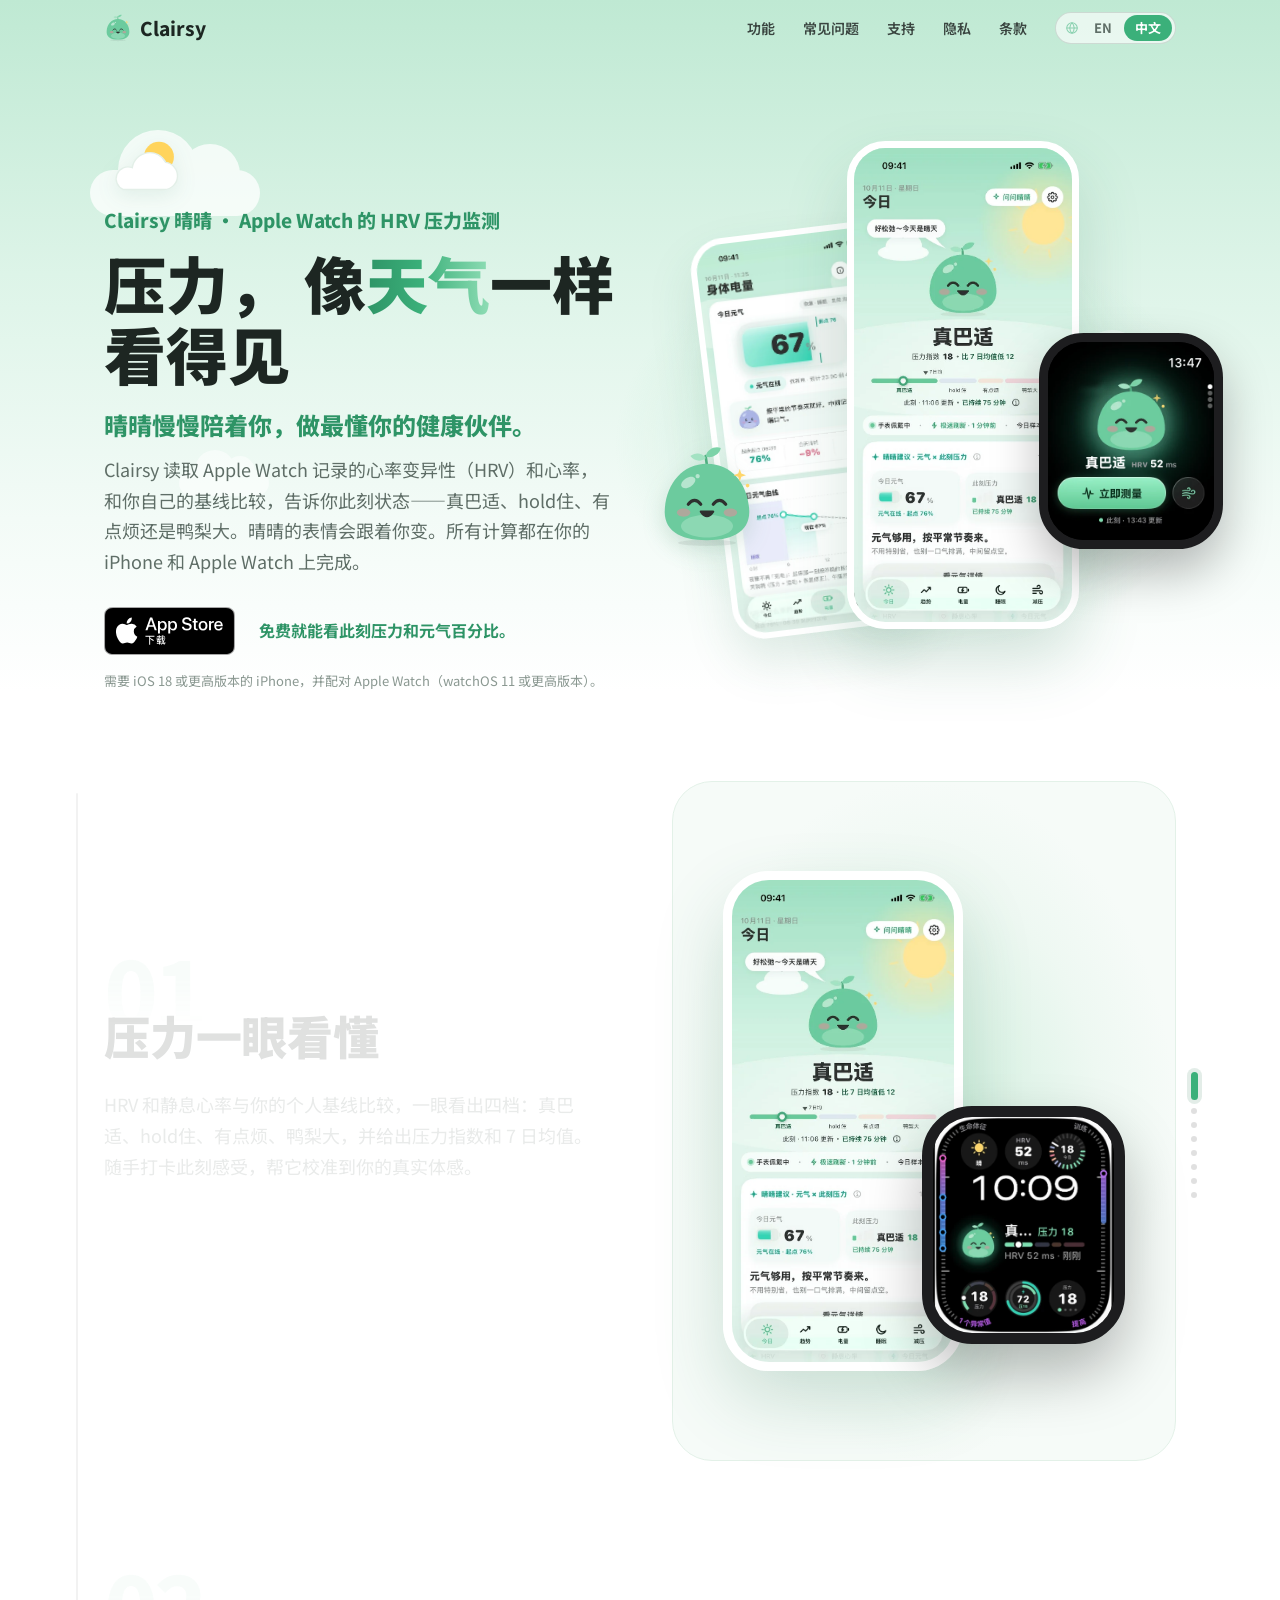
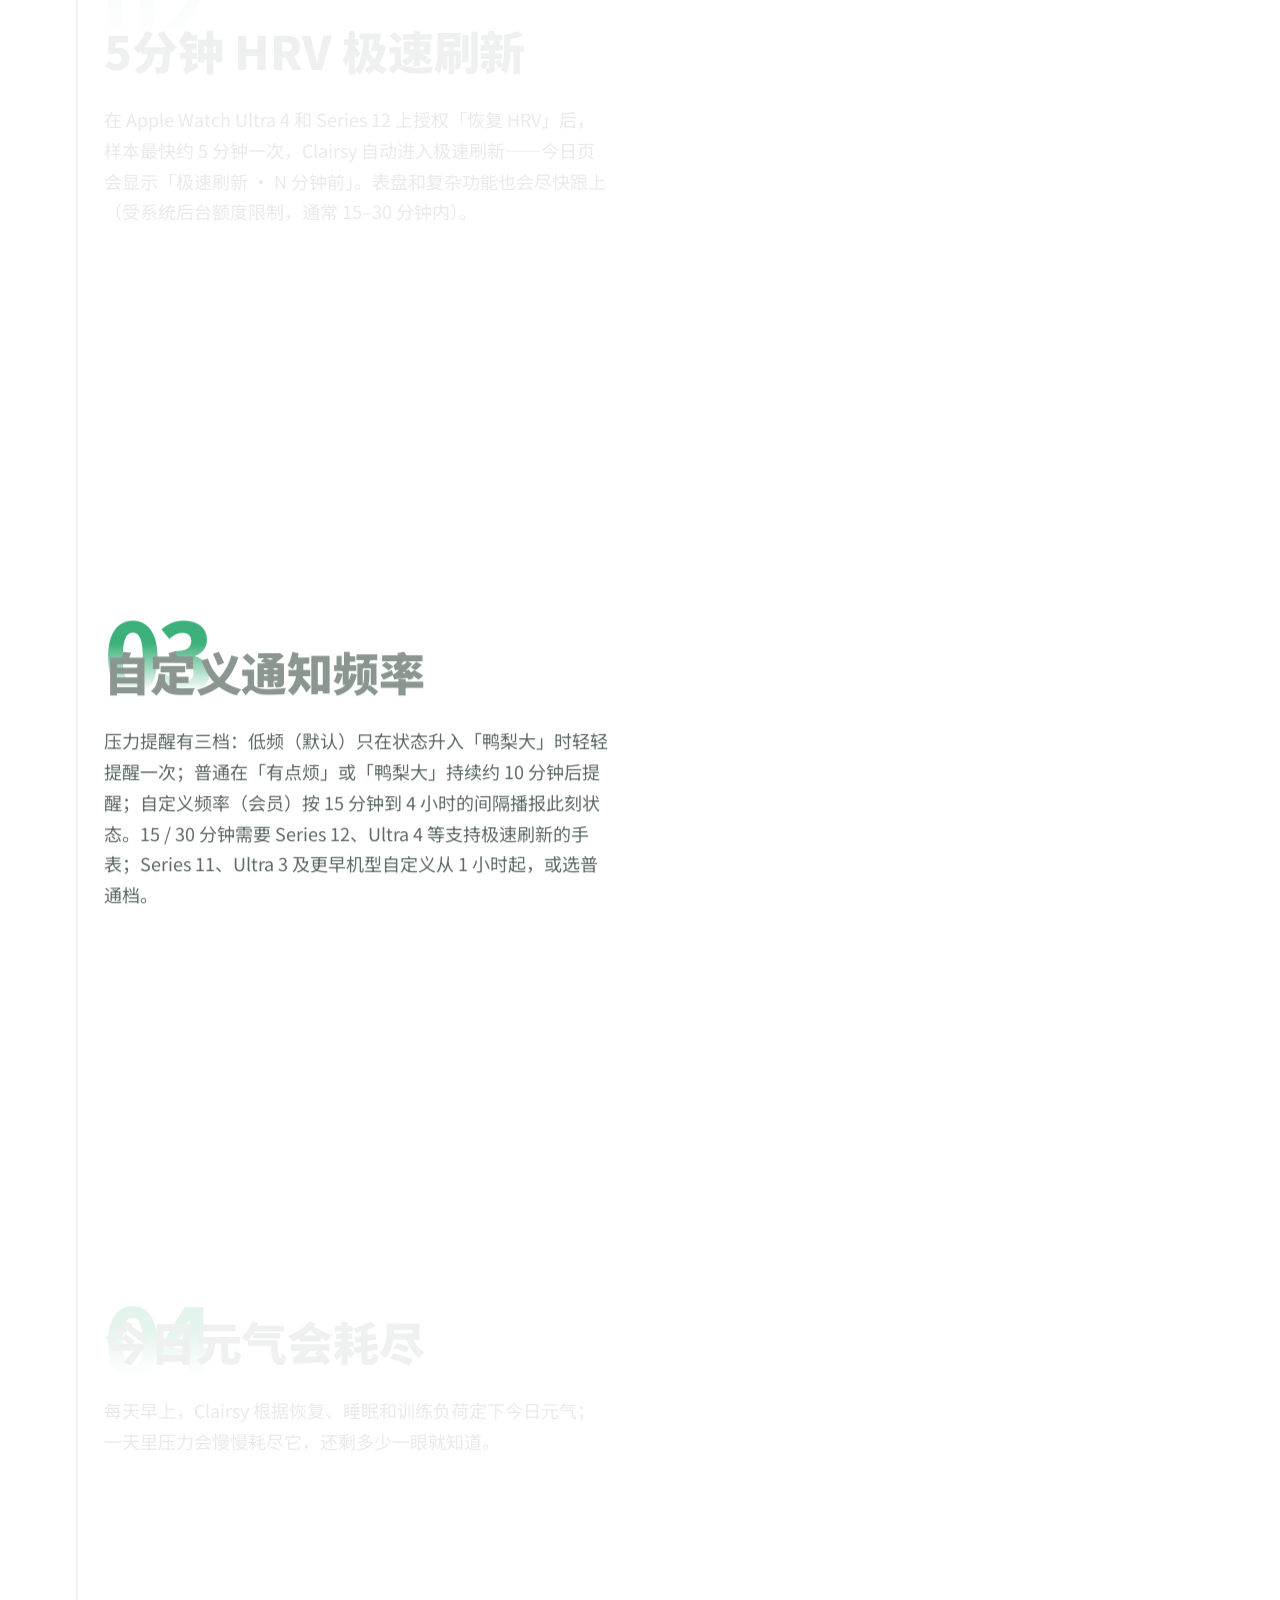
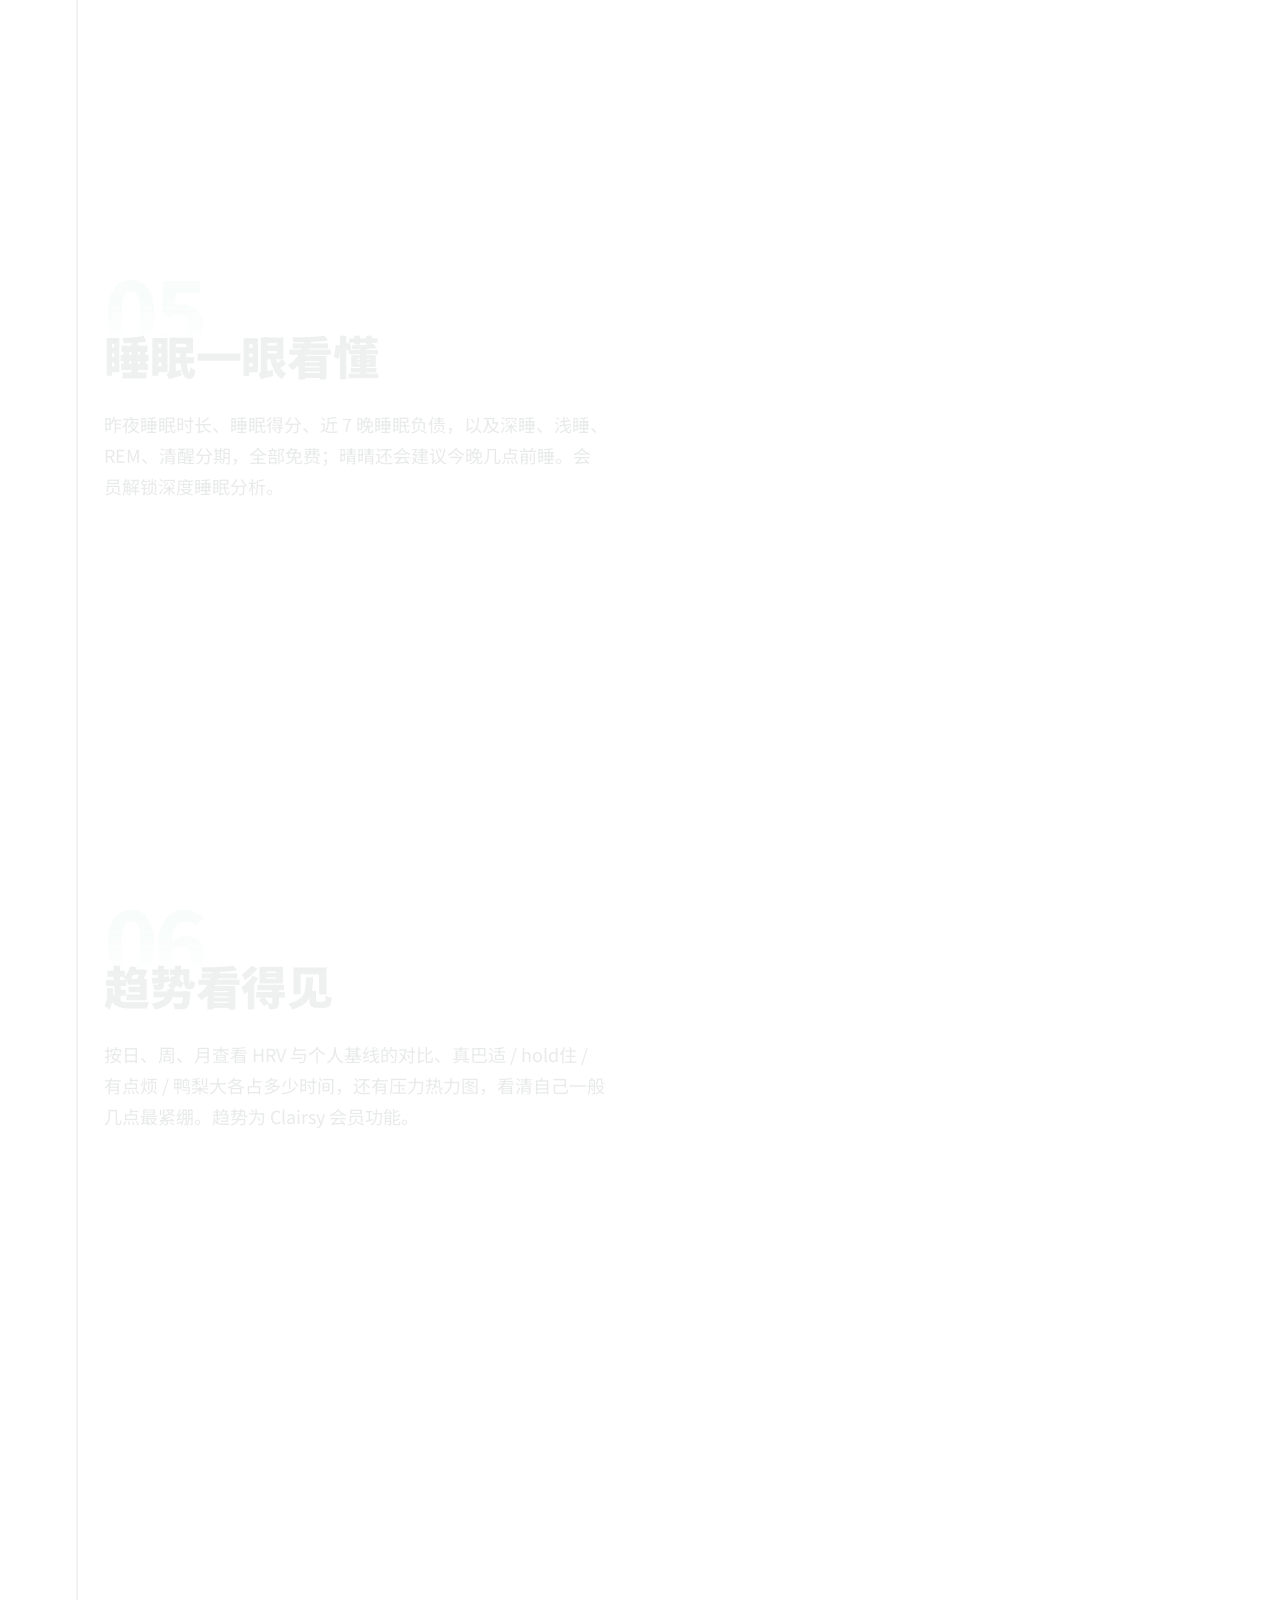
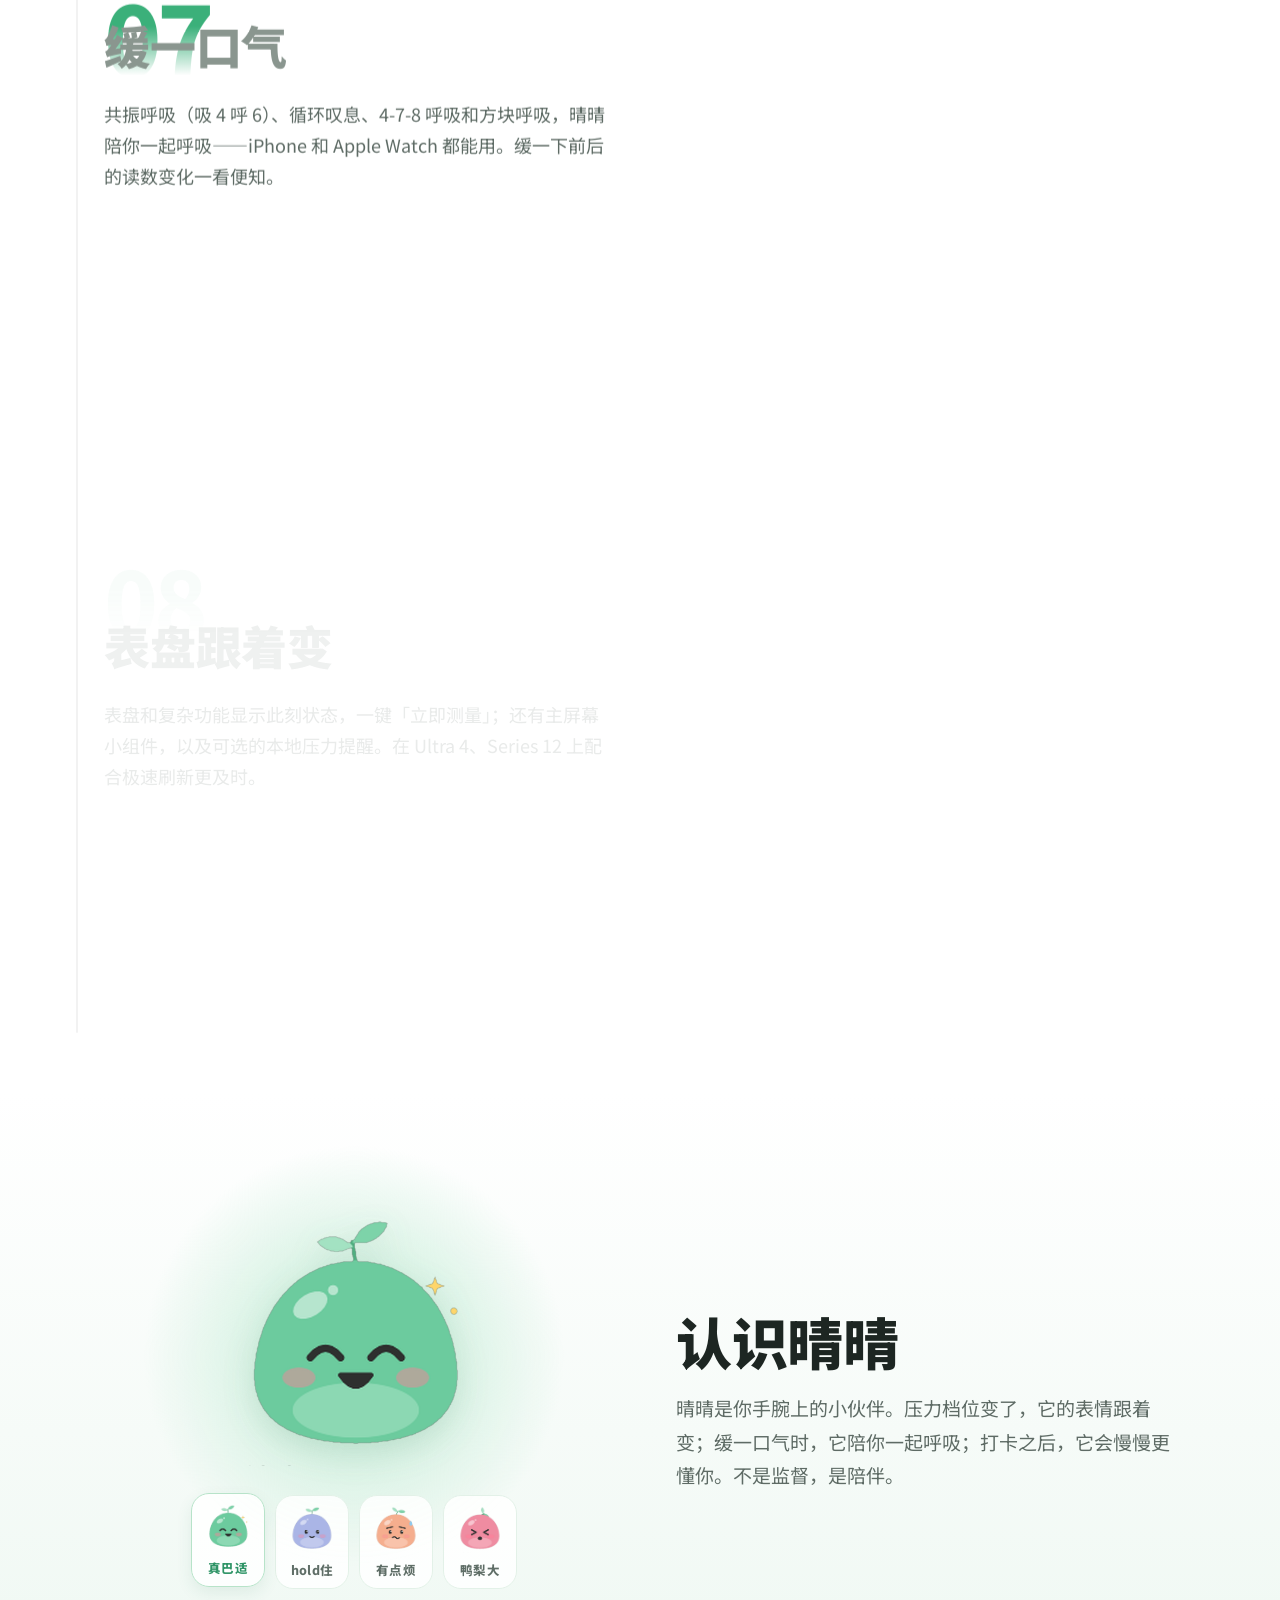
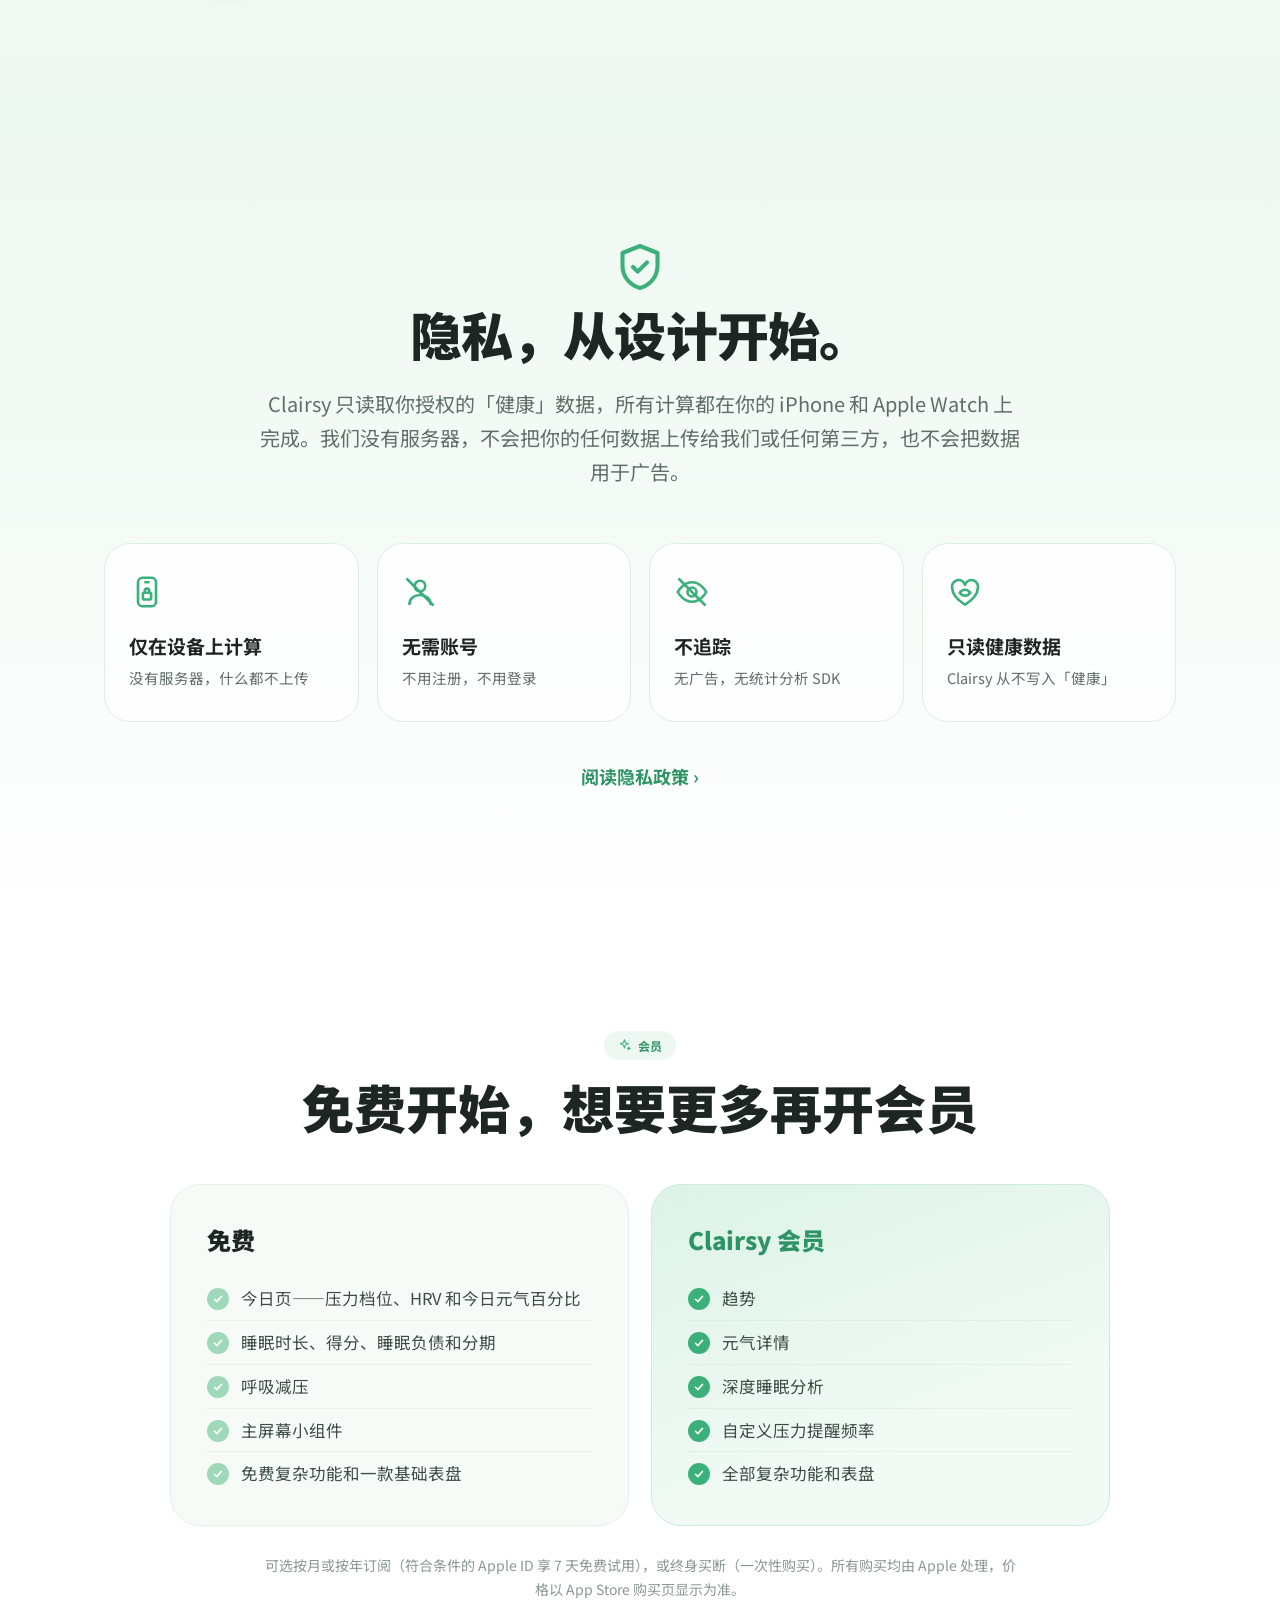
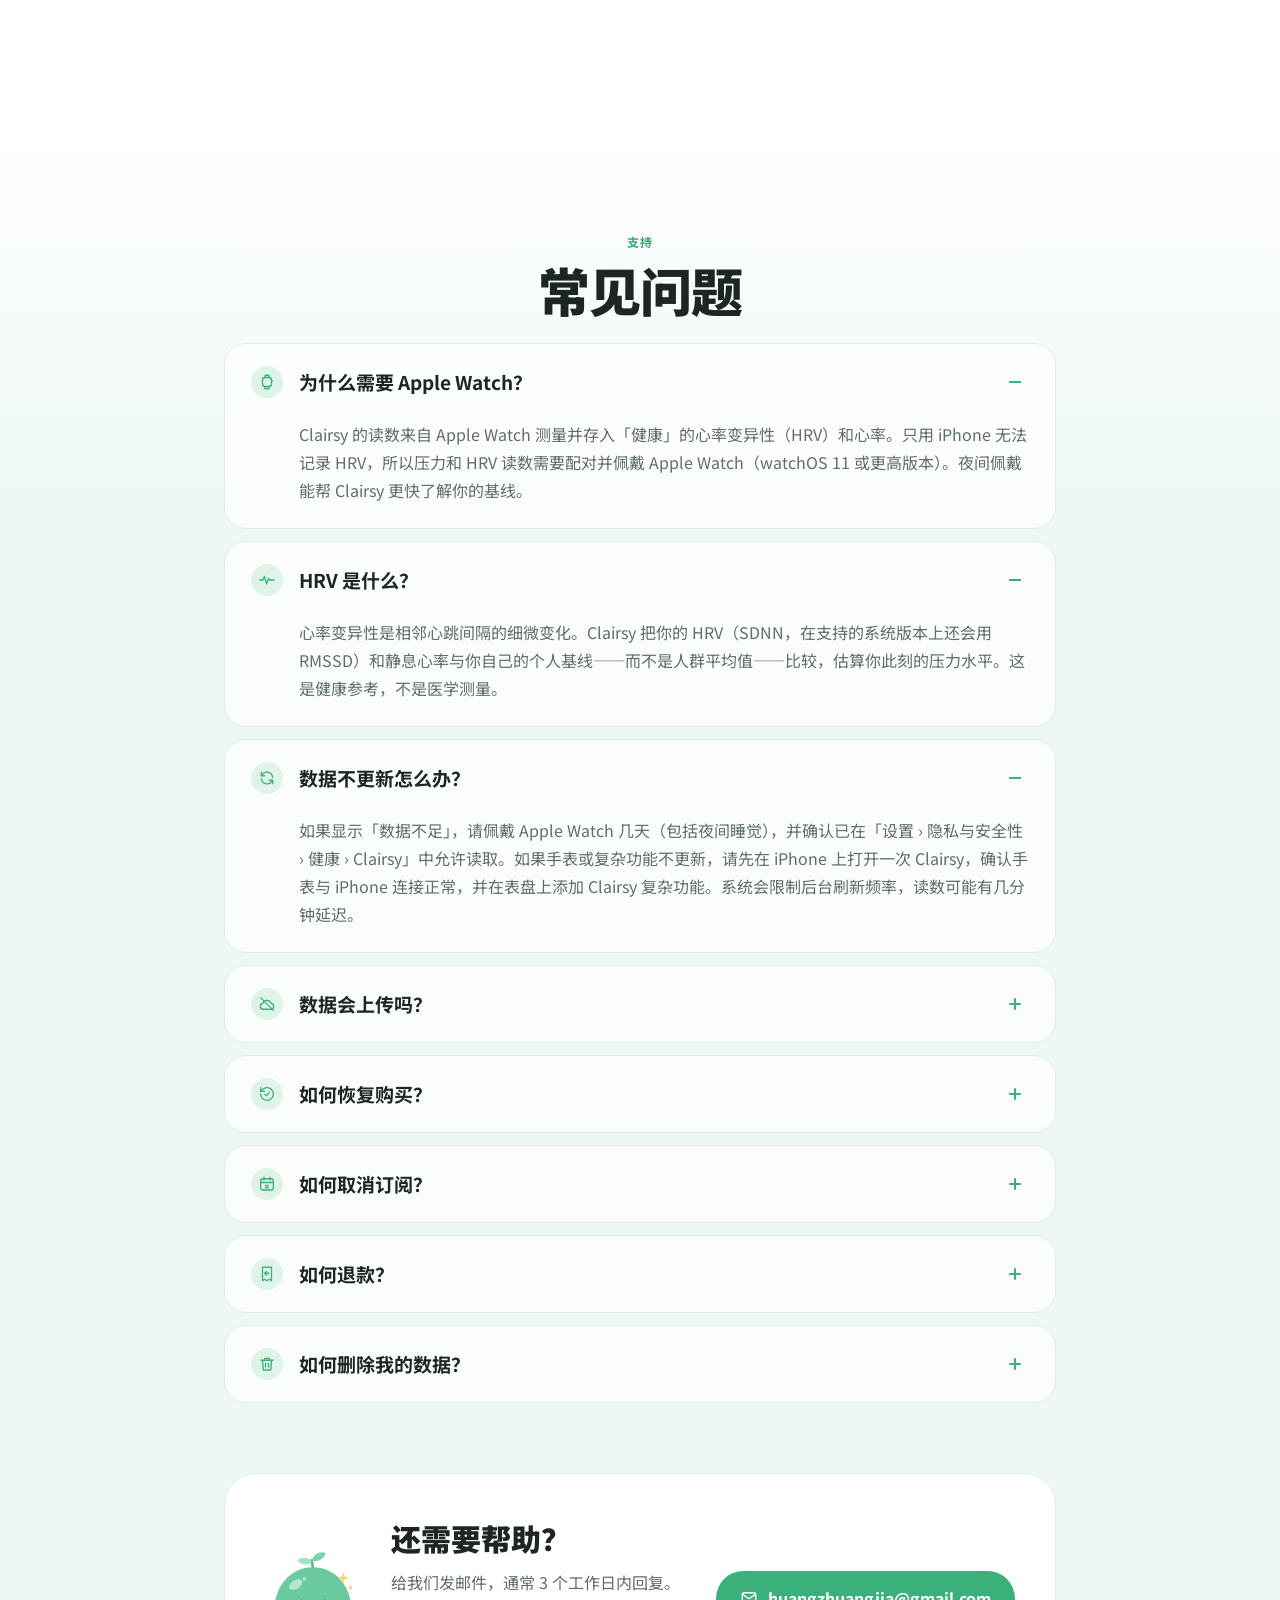
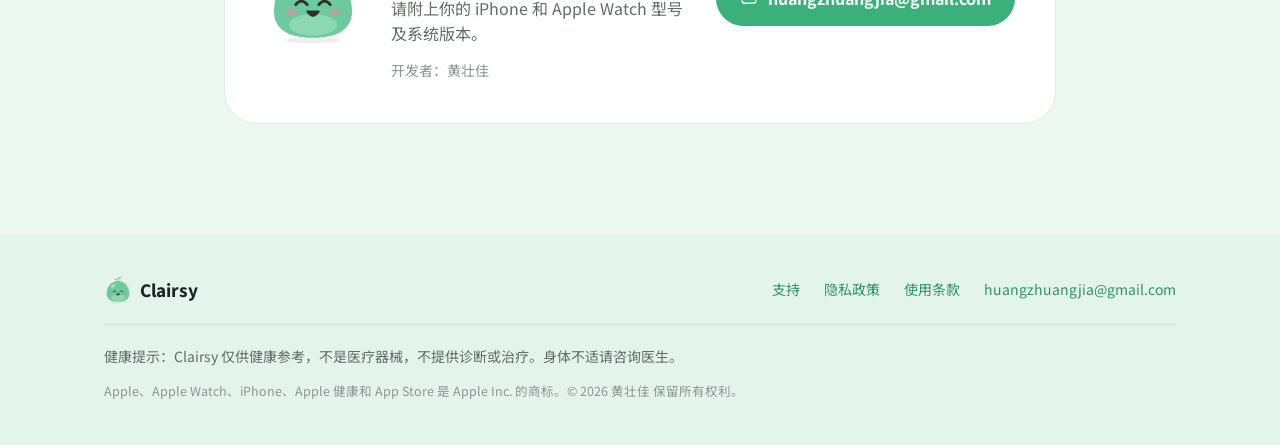
==== zh/index.html @ 27b03b39 "Features dual-device: step 01 → Ultra Status Gauge face preset, step 03 → real Clairsy custom stress" ====
<!doctype html><html lang="zh-Hans"><head><meta charset="utf-8"><meta name="viewport" content="width=device-width,initial-scale=1">
<title>Clairsy 晴晴 — Apple Watch 的 HRV 压力监测</title><meta name="description" content="读你的 Apple Watch，只和你自己比。压力与今日元气，表盘跟着刷新。">
<link rel="alternate" hreflang="en" href="../en/"><link rel="alternate" hreflang="zh-Hans" href="../zh/">
<link rel="icon" href="../assets/qingqing.svg?v=ae6b4a3a9c"><link rel="preconnect" href="https://fonts.googleapis.com"><link rel="preconnect" href="https://fonts.gstatic.com" crossorigin>
<link href="https://fonts.googleapis.com/css2?family=Nunito:wght@400;500;600;700;800;900&family=Noto+Sans+SC:wght@400;500;700;900&display=swap" rel="stylesheet">
<link rel="stylesheet" href="../assets/site.css?v=cbce4fdb87"></head><body class="home">
<header class="top"><div class="nav wrap"><a class="logo" href="./"><img src="../assets/qingqing.svg?v=ae6b4a3a9c" alt="晴晴" width="36" height="36"><span>Clairsy</span></a>
<nav id="menu"><a href="./#features">功能</a><a href="./#faq">常见问题</a><a href="./#support">支持</a><a href="../zh/privacy/">隐私</a><a href="../zh/terms/">条款</a></nav>
<span class="lang"><img src="../assets/icons/globe.svg?v=bece35a685" alt="" aria-hidden="true"><a href="../en/" data-lang="en" class="" lang="en">EN</a><a href="../zh/" data-lang="zh" class="on" lang="zh-Hans">中文</a></span>
<button class="burger" aria-label="菜单" aria-controls="menu" aria-expanded="false"><span></span><span></span><span></span></button></div></header><main>
<section class="hero"><div class="cloud c1"></div><div class="cloud c2"></div><div class="cloud c3"></div><div class="wrap hgrid"><div class="hin">
<svg class="wx ld" style="--d:0" viewBox="0 0 64 44" aria-hidden="true"><circle cx="40" cy="16" r="11" fill="#FFD45C"/><path d="M14 40h30a10 10 0 0 0 1-19.9A13 13 0 0 0 20.5 24 8 8 0 0 0 14 40z" fill="#fff" stroke="#E3EFE8"/></svg>
<p class="eyebrow ld" style="--d:0">Clairsy 晴晴 · Apple Watch 的 HRV 压力监测</p><h1 class="ld" style="--d:1">压力， 像<em>天气</em>一样看得见</h1><p class="comp ld" style="--d:2">晴晴慢慢陪着你，做最懂你的健康伙伴。</p><p class="lead ld" style="--d:3">Clairsy 读取 Apple Watch 记录的心率变异性（HRV）和心率，和你自己的基线比较，告诉你此刻状态——真巴适、hold住、有点烦还是鸭梨大。晴晴的表情会跟着你变。所有计算都在你的 iPhone 和 Apple Watch 上完成。</p>
<div class="cta ld" style="--d:4"><a class="appstore" href="https://apps.apple.com/"><img src="../assets/badge-zh-cn.svg?v=65191b2d11" alt="在 App Store 下载" height="48"></a><span class="free">免费就能看此刻压力和元气百分比。</span></div>
<p class="req ld" style="--d:5">需要 iOS 18 或更高版本的 iPhone，并配对 Apple Watch（watchOS 11 或更高版本）。</p></div>
<div class="hvis"><div class="stage ld" style="--d:5"><div class="glow"></div>
<div class="dev p1" data-px="-0.06"><img src="../assets/vigor.webp?v=dfa2228dbb" alt="" width="603" height="1311"></div>
<div class="dev p2" data-px="0"><img src="../assets/today-zh.webp?v=3d693c9e05" alt="Clairsy Today" width="603" height="1311"></div>
<div class="dev wt" data-px="0.08"><img src="../assets/watch.webp?v=ed6af9df60" alt="Clairsy on Apple Watch" width="416" height="496"></div>
<img class="mas" src="../assets/qingqing.svg?v=ae6b4a3a9c" alt="" width="135" height="135"></div></div></div></section>
<section id="features" class="feat"><div class="wrap sgrid"><div class="steps"><div class="rail" aria-hidden="true"><i></i></div><div class="step reveal" data-step="0"><div class="stept"><span class="n" aria-hidden="true">01</span><h3>压力一眼看懂</h3></div><p>HRV 和静息心率与你的个人基线比较，一眼看出四档：真巴适、hold住、有点烦、鸭梨大，并给出压力指数和 7 日均值。随手打卡此刻感受，帮它校准到你的真实体感。</p><div class="inl"><div class="duo"><div class="ph"><img src="../assets/today-zh.webp?v=3d693c9e05" alt="Clairsy Today" width="603" height="1311" loading="lazy"></div><div class="wa"><img src="../assets/watch-ultra-zh.webp?v=50f87a193c" alt="Clairsy Status Gauge face on Apple Watch Ultra" width="416" height="496" loading="lazy"></div></div></div></div><div class="step reveal" data-step="1"><div class="stept"><span class="n" aria-hidden="true">02</span><h3>5分钟 HRV 极速刷新</h3></div><p>在 Apple Watch Ultra 4 和 Series 12 上授权「恢复 HRV」后，样本最快约 5 分钟一次，Clairsy 自动进入极速刷新——今日页会显示「极速刷新 · N 分钟前」。表盘和复杂功能也会尽快跟上（受系统后台额度限制，通常 15–30 分钟内）。</p><div class="inl"><div class="duo"><div class="ph"><img src="../assets/hrv-zh.webp?v=d180db7a6f" alt="今日 · 极速刷新" width="603" height="1311" loading="lazy"></div><div class="wa"><img src="../assets/watch-status-zh.webp?v=9cf2dee778" alt="Clairsy on Apple Watch" width="416" height="496" loading="lazy"></div></div></div></div><div class="step reveal" data-step="2"><div class="stept"><span class="n" aria-hidden="true">03</span><h3>自定义通知频率</h3></div><p>压力提醒有三档：低频（默认）只在状态升入「鸭梨大」时轻轻提醒一次；普通在「有点烦」或「鸭梨大」持续约 10 分钟后提醒；自定义频率（会员）按 15 分钟到 4 小时的间隔播报此刻状态。15 / 30 分钟需要 Series 12、Ultra 4 等支持极速刷新的手表；Series 11、Ultra 3 及更早机型自定义从 1 小时起，或选普通档。</p><div class="inl"><div class="duo"><div class="ph"><img src="../assets/alerts-zh.webp?v=9ad0ef0657" alt="压力提醒" width="603" height="1311" loading="lazy"></div><div class="wa"><img src="../assets/watch-alert-zh.webp?v=3473ee455c" alt="Clairsy stress alert on Apple Watch" width="416" height="496" loading="lazy"></div></div></div></div><div class="step reveal" data-step="3"><div class="stept"><span class="n" aria-hidden="true">04</span><h3>今日元气会耗尽</h3></div><p>每天早上，Clairsy 根据恢复、睡眠和训练负荷定下今日元气；一天里压力会慢慢耗尽它，还剩多少一眼就知道。</p><div class="inl"><div class="duo"><div class="ph"><img src="../assets/vigor.webp?v=dfa2228dbb" alt="Daily Energy" width="603" height="1311" loading="lazy"></div><div class="wa"><img src="../assets/watch-vigor-zh.webp?v=fe0658d17a" alt="Daily Energy on Apple Watch" width="416" height="496" loading="lazy"></div></div></div></div><div class="step reveal" data-step="4"><div class="stept"><span class="n" aria-hidden="true">05</span><h3>睡眠一眼看懂</h3></div><p>昨夜睡眠时长、睡眠得分、近 7 晚睡眠负债，以及深睡、浅睡、REM、清醒分期，全部免费；晴晴还会建议今晚几点前睡。会员解锁深度睡眠分析。</p><div class="inl"><div class="ph"><img src="../assets/sleep-zh.webp?v=679f96642c" alt="睡眠" width="603" height="1311" loading="lazy"></div></div></div><div class="step reveal" data-step="5"><div class="stept"><span class="n" aria-hidden="true">06</span><h3>趋势看得见</h3></div><p>按日、周、月查看 HRV 与个人基线的对比、真巴适 / hold住 / 有点烦 / 鸭梨大各占多少时间，还有压力热力图，看清自己一般几点最紧绷。趋势为 Clairsy 会员功能。</p><div class="inl"><div class="duo"><div class="ph"><img src="../assets/trends-zh.webp?v=80457499c8" alt="趋势" width="603" height="1311" loading="lazy"></div><div class="wa"><img src="../assets/watch-today-zh.webp?v=ba826c30e0" alt="Today’s stress timeline on Apple Watch" width="416" height="496" loading="lazy"></div></div></div></div><div class="step reveal" data-step="6"><div class="stept"><span class="n" aria-hidden="true">07</span><h3>缓一口气</h3></div><p>共振呼吸（吸 4 呼 6）、循环叹息、4-7-8 呼吸和方块呼吸，晴晴陪你一起呼吸——iPhone 和 Apple Watch 都能用。缓一下前后的读数变化一看便知。</p><div class="inl"><div class="duo"><div class="ph"><img src="../assets/breath-zh.webp?v=1e5c2805f1" alt="呼吸减压" width="603" height="1311" loading="lazy"></div><div class="wa"><img src="../assets/watch-breath-zh.webp?v=5c191de065" alt="Breathe on Apple Watch" width="416" height="496" loading="lazy"></div></div></div></div><div class="step reveal" data-step="7"><div class="stept"><span class="n" aria-hidden="true">08</span><h3>表盘跟着变</h3></div><p>表盘和复杂功能显示此刻状态，一键「立即测量」；还有主屏幕小组件，以及可选的本地压力提醒。在 Ultra 4、Series 12 上配合极速刷新更及时。</p><div class="inl"><div class="wa"><img src="../assets/watch.webp?v=ed6af9df60" alt="Clairsy on Apple Watch" width="416" height="496" loading="lazy"></div></div></div></div><div class="sticky"><div class="devbox"><div class="frame on" data-frame="0"><div class="duo"><div class="ph"><img src="../assets/today-zh.webp?v=3d693c9e05" alt="Clairsy Today" width="603" height="1311" loading="lazy"></div><div class="wa"><img src="../assets/watch-ultra-zh.webp?v=50f87a193c" alt="Clairsy Status Gauge face on Apple Watch Ultra" width="416" height="496" loading="lazy"></div></div></div><div class="frame" data-frame="1"><div class="duo"><div class="ph"><img src="../assets/hrv-zh.webp?v=d180db7a6f" alt="今日 · 极速刷新" width="603" height="1311" loading="lazy"></div><div class="wa"><img src="../assets/watch-status-zh.webp?v=9cf2dee778" alt="Clairsy on Apple Watch" width="416" height="496" loading="lazy"></div></div></div><div class="frame" data-frame="2"><div class="duo"><div class="ph"><img src="../assets/alerts-zh.webp?v=9ad0ef0657" alt="压力提醒" width="603" height="1311" loading="lazy"></div><div class="wa"><img src="../assets/watch-alert-zh.webp?v=3473ee455c" alt="Clairsy stress alert on Apple Watch" width="416" height="496" loading="lazy"></div></div></div><div class="frame" data-frame="3"><div class="duo"><div class="ph"><img src="../assets/vigor.webp?v=dfa2228dbb" alt="Daily Energy" width="603" height="1311" loading="lazy"></div><div class="wa"><img src="../assets/watch-vigor-zh.webp?v=fe0658d17a" alt="Daily Energy on Apple Watch" width="416" height="496" loading="lazy"></div></div></div><div class="frame" data-frame="4"><div class="ph"><img src="../assets/sleep-zh.webp?v=679f96642c" alt="睡眠" width="603" height="1311" loading="lazy"></div></div><div class="frame" data-frame="5"><div class="duo"><div class="ph"><img src="../assets/trends-zh.webp?v=80457499c8" alt="趋势" width="603" height="1311" loading="lazy"></div><div class="wa"><img src="../assets/watch-today-zh.webp?v=ba826c30e0" alt="Today’s stress timeline on Apple Watch" width="416" height="496" loading="lazy"></div></div></div><div class="frame" data-frame="6"><div class="duo"><div class="ph"><img src="../assets/breath-zh.webp?v=1e5c2805f1" alt="呼吸减压" width="603" height="1311" loading="lazy"></div><div class="wa"><img src="../assets/watch-breath-zh.webp?v=5c191de065" alt="Breathe on Apple Watch" width="416" height="496" loading="lazy"></div></div></div><div class="frame" data-frame="7"><div class="wa"><img src="../assets/watch.webp?v=ed6af9df60" alt="Clairsy on Apple Watch" width="416" height="496" loading="lazy"></div></div></div><div class="dots" aria-hidden="true"><i class="on"></i><i class=""></i><i class=""></i><i class=""></i><i class=""></i><i class=""></i><i class=""></i><i class=""></i></div></div></div></section>
<section id="qingqing" class="meet"><div class="wrap"><div class="meetcard reveal">
<div class="meetvis"><div class="meet-stage" aria-hidden="true"><img class="meet-face on" data-mood="chill" src="../assets/moods/chill.png?v=1ec6799918" alt="" width="220" height="220" loading="lazy"><img class="meet-face" data-mood="steady" src="../assets/moods/steady.png?v=08b04779e4" alt="" width="220" height="220" loading="lazy"><img class="meet-face" data-mood="tense" src="../assets/moods/tense.png?v=b3b451586a" alt="" width="220" height="220" loading="lazy"><img class="meet-face" data-mood="stressed" src="../assets/moods/stressed.png?v=03b7959c35" alt="" width="220" height="220" loading="lazy"></div>
<div class="moods" role="group" aria-label="认识晴晴"><button type="button" class="mood on" data-mood="chill" aria-pressed="true"><img src="../assets/moods/chill.png?v=1ec6799918" alt="" width="56" height="56" loading="lazy"><span>真巴适</span></button><button type="button" class="mood" data-mood="steady" aria-pressed="false"><img src="../assets/moods/steady.png?v=08b04779e4" alt="" width="56" height="56" loading="lazy"><span>hold住</span></button><button type="button" class="mood" data-mood="tense" aria-pressed="false"><img src="../assets/moods/tense.png?v=b3b451586a" alt="" width="56" height="56" loading="lazy"><span>有点烦</span></button><button type="button" class="mood" data-mood="stressed" aria-pressed="false"><img src="../assets/moods/stressed.png?v=03b7959c35" alt="" width="56" height="56" loading="lazy"><span>鸭梨大</span></button></div></div>
<div class="meettxt"><h2>认识晴晴</h2><p>晴晴是你手腕上的小伙伴。压力档位变了，它的表情跟着变；缓一口气时，它陪你一起呼吸；打卡之后，它会慢慢更懂你。不是监督，是陪伴。</p></div>
</div></div></section>
<section id="privacy" class="priv"><div class="wrap"><img class="shield reveal" src="../assets/icons/in-short-shield.svg?v=a273304543" alt="" width="56" height="56"><h2 class="reveal">隐私，从设计开始。</h2><p class="lede reveal">Clairsy 只读取你授权的「健康」数据，所有计算都在你的 iPhone 和 Apple Watch 上完成。我们没有服务器，不会把你的任何数据上传给我们或任何第三方，也不会把数据用于广告。</p>
<div class="tiles"><div class="tile reveal"><img class="ti" src="../assets/icons/on-device.svg?v=f5730aa8c3" alt="" aria-hidden="true"><b>仅在设备上计算</b><small>没有服务器，什么都不上传</small></div><div class="tile reveal"><img class="ti" src="../assets/icons/no-account.svg?v=5d09475955" alt="" aria-hidden="true"><b>无需账号</b><small>不用注册，不用登录</small></div><div class="tile reveal"><img class="ti" src="../assets/icons/no-tracking.svg?v=b4618fe82b" alt="" aria-hidden="true"><b>不追踪</b><small>无广告，无统计分析 SDK</small></div><div class="tile reveal"><img class="ti" src="../assets/icons/read-only-health.svg?v=f1765cbfee" alt="" aria-hidden="true"><b>只读健康数据</b><small>Clairsy 从不写入「健康」</small></div></div><p class="plink reveal"><a href="privacy/">阅读隐私政策 ›</a></p></div></section>
<section class="mem"><div class="wrap"><div class="memhead reveal"><span class="mpill"><img class="ic xs" src="../assets/icons/membership.svg?v=d99b7184ce" alt="" aria-hidden="true">会员</span><h2>免费开始，想要更多再开会员</h2></div>
<div class="mcols"><div class="mcol reveal"><h3>免费</h3><ul><li>今日页——压力档位、HRV 和今日元气百分比</li><li>睡眠时长、得分、睡眠负债和分期</li><li>呼吸减压</li><li>主屏幕小组件</li><li>免费复杂功能和一款基础表盘</li></ul></div>
<div class="mcol pro reveal"><h3>Clairsy 会员</h3><ul><li>趋势</li><li>元气详情</li><li>深度睡眠分析</li><li>自定义压力提醒频率</li><li>全部复杂功能和表盘</li></ul></div></div>
<p class="mnote reveal">可选按月或按年订阅（符合条件的 Apple ID 享 7 天免费试用），或终身买断（一次性购买）。所有购买均由 Apple 处理，价格以 App Store 购买页显示为准。</p></div></section>
<section id="faq" class="faqsec"><div class="wrap narrow"><p class="kick reveal">支持</p><h2 class="reveal">常见问题</h2><div class="faq"><details open><summary><span class="ib sm"><img class="ic" src="../assets/icons/watch.svg?v=00e9944bad" alt="" aria-hidden="true"></span><span class="q">为什么需要 Apple Watch？</span><span class="pm" aria-hidden="true"></span></summary><div class="ans"><div><p>Clairsy 的读数来自 Apple Watch 测量并存入「健康」的心率变异性（HRV）和心率。只用 iPhone 无法记录 HRV，所以压力和 HRV 读数需要配对并佩戴 Apple Watch（watchOS 11 或更高版本）。夜间佩戴能帮 Clairsy 更快了解你的基线。</p></div></div></details><details open><summary><span class="ib sm"><img class="ic" src="../assets/icons/hrv.svg?v=28c41bbc8c" alt="" aria-hidden="true"></span><span class="q">HRV 是什么？</span><span class="pm" aria-hidden="true"></span></summary><div class="ans"><div><p>心率变异性是相邻心跳间隔的细微变化。Clairsy 把你的 HRV（SDNN，在支持的系统版本上还会用 RMSSD）和静息心率与你自己的个人基线——而不是人群平均值——比较，估算你此刻的压力水平。这是健康参考，不是医学测量。</p></div></div></details><details open><summary><span class="ib sm"><img class="ic" src="../assets/icons/refresh.svg?v=715d3aec1b" alt="" aria-hidden="true"></span><span class="q">数据不更新怎么办？</span><span class="pm" aria-hidden="true"></span></summary><div class="ans"><div><p>如果显示「数据不足」，请佩戴 Apple Watch 几天（包括夜间睡觉），并确认已在「设置 › 隐私与安全性 › 健康 › Clairsy」中允许读取。如果手表或复杂功能不更新，请先在 iPhone 上打开一次 Clairsy，确认手表与 iPhone 连接正常，并在表盘上添加 Clairsy 复杂功能。系统会限制后台刷新频率，读数可能有几分钟延迟。</p></div></div></details><details><summary><span class="ib sm"><img class="ic" src="../assets/icons/upload-off.svg?v=4e87213d85" alt="" aria-hidden="true"></span><span class="q">数据会上传吗？</span><span class="pm" aria-hidden="true"></span></summary><div class="ans"><div><p>不会。所有计算都在你的 iPhone 和 Apple Watch 上完成，Clairsy 没有服务器，也没有账号。详见<a href="../privacy/">隐私政策</a>。</p></div></div></details><details><summary><span class="ib sm"><img class="ic" src="../assets/icons/restore.svg?v=50e759d456" alt="" aria-hidden="true"></span><span class="q">如何恢复购买？</span><span class="pm" aria-hidden="true"></span></summary><div class="ans"><div><p>在 Clairsy「设置 › 会员 › 恢复购买」中操作，或在会员页右上角点击「恢复购买」。请使用购买时的同一个 Apple ID。</p></div></div></details><details><summary><span class="ib sm"><img class="ic" src="../assets/icons/cancel-subscription.svg?v=f5304333ca" alt="" aria-hidden="true"></span><span class="q">如何取消订阅？</span><span class="pm" aria-hidden="true"></span></summary><div class="ans"><div><p>iPhone「设置 › [你的姓名] › 订阅 › Clairsy」，或在 Clairsy「设置 › 会员 › 管理订阅」中操作。至少在当前周期结束前 24 小时取消，才不会续费。参见 Apple 说明：<a href="https://support.apple.com/zh-cn/118428">取消 Apple 的订阅</a>。</p></div></div></details><details><summary><span class="ib sm"><img class="ic" src="../assets/icons/refund.svg?v=ec3fb7d6f2" alt="" aria-hidden="true"></span><span class="q">如何退款？</span><span class="pm" aria-hidden="true"></span></summary><div class="ans"><div><p>退款由 Apple 处理，请访问 <a href="https://reportaproblem.apple.com">reportaproblem.apple.com</a>。</p></div></div></details><details><summary><span class="ib sm"><img class="ic" src="../assets/icons/delete-data.svg?v=52093677e8" alt="" aria-hidden="true"></span><span class="q">如何删除我的数据？</span><span class="pm" aria-hidden="true"></span></summary><div class="ans"><div><p>在 iPhone 和 Apple Watch 上删除 Clairsy，即可清除它保存的全部本地数据。Clairsy 从不写入「健康」数据。</p></div></div></details></div>
<div id="support" class="help reveal"><img class="hm" src="../assets/qingqing.svg?v=ae6b4a3a9c" alt="" width="96" height="96"><div class="ht"><h3>还需要帮助？</h3><p>给我们发邮件，通常 3 个工作日内回复。请附上你的 iPhone 和 Apple Watch 型号及系统版本。</p><small>开发者：黄壮佳</small></div>
<a class="mailbtn" href="mailto:huangzhuangjia@gmail.com"><img class="ic w" src="../assets/icons/mail.svg?v=a4c314d56e" alt="" aria-hidden="true">huangzhuangjia@gmail.com</a></div></div></section></main><footer><div class="wrap"><div class="frow"><a class="logo sm" href="./"><img src="../assets/qingqing.svg?v=ae6b4a3a9c" alt="晴晴" width="28" height="28"><span>Clairsy</span></a>
<div class="flinks"><a href="./#support">支持</a><a href="../zh/privacy/">隐私政策</a><a href="../zh/terms/">使用条款</a><a href="mailto:huangzhuangjia@gmail.com">huangzhuangjia@gmail.com</a></div></div>
<hr><p>健康提示：Clairsy 仅供健康参考，不是医疗器械，不提供诊断或治疗。身体不适请咨询医生。</p><p class="tm">Apple、Apple Watch、iPhone、Apple 健康和 App Store 是 Apple Inc. 的商标。© 2026 黄壮佳 保留所有权利。</p></div></footer><script src="../assets/lang.js?v=40451cd3ef"></script></body></html>
---- assets/site.css ----
:root{--ink:#1D2622;--ink2:#5F6E67;--ink3:#8A9891;--mint:#3BB07A;--mintd:#2E9466;--mintbg:#EEF8F2;--line:#DDEFE5;--night:#0B1210}
*{box-sizing:border-box}html{scroll-behavior:smooth}
body{margin:0;font-family:Nunito,"Noto Sans SC",system-ui,sans-serif;color:var(--ink);background:#fff;line-height:1.6;-webkit-font-smoothing:antialiased}
html[lang=zh-Hans] body{font-family:"Noto Sans SC",Nunito,system-ui,sans-serif}
a{color:var(--mintd)}img{max-width:100%;height:auto}
section[id],#support{scroll-margin-top:72px}
.wrap{max-width:1120px;margin:0 auto;padding:0 24px}.narrow{max-width:880px}
/* nav */
.top{position:sticky;top:0;z-index:30;background:rgba(246,251,248,0);-webkit-backdrop-filter:none;backdrop-filter:none;border-bottom:1px solid transparent;box-shadow:none;transition:background-color .35s ease,border-color .35s ease,-webkit-backdrop-filter .35s ease,backdrop-filter .35s ease}
.top.scrolled{background:rgba(246,251,248,.72);-webkit-backdrop-filter:saturate(180%) blur(20px);backdrop-filter:saturate(180%) blur(20px);border-bottom-color:rgba(0,0,0,.07)}
.nav{display:flex;align-items:center;height:56px;gap:28px}
.logo{display:flex;align-items:center;gap:8px;text-decoration:none;color:var(--ink);font-weight:800;font-size:19px;margin-right:auto}.logo img{width:28px;height:28px}.logo.sm{font-size:17px}
#menu{display:flex;gap:28px}#menu a{color:#3A4540;text-decoration:none;font-weight:600;font-size:14px}#menu a:hover,#menu a[aria-current]{color:var(--mintd)}
.lang{display:flex;align-items:center;border:1px solid rgba(0,0,0,.12);border-radius:99px;padding:2px 3px 2px 9px;gap:1px;background:#ffffffa0}.lang img{width:14px;height:14px;margin-right:3px;opacity:.55}
.lang a{padding:3px 11px;border-radius:99px;text-decoration:none;color:var(--ink2);font-weight:700;font-size:13px}.lang a.on{background:var(--mint);color:#fff}
.burger{display:none;width:40px;height:40px;border-radius:50%;border:0;background:#fff;box-shadow:0 1px 4px #2F7A5514;flex-direction:column;align-items:center;justify-content:center;gap:4px;cursor:pointer}.burger span{width:16px;height:2px;border-radius:2px;background:var(--ink)}
/* hero */
.hero{position:relative;overflow:hidden;text-align:center;background:linear-gradient(180deg,#BFE9D3 0%,#DDF4E8 40%,#F3FBF7 75%,#fff 100%);padding:76px 0 0;margin-top:-57px;padding-top:133px}
.hin{position:relative;z-index:2}
.eyebrow{font-weight:800;color:var(--mintd);font-size:19px;margin:0}
h1{font-size:88px;line-height:1.04;letter-spacing:-.025em;font-weight:900;margin:12px auto 18px;max-width:1000px}
html[lang=zh-Hans] h1{font-size:76px;line-height:1.15;letter-spacing:0}
h1 em{font-style:normal;background:linear-gradient(90deg,#2E9466,#3BB07A 45%,#8FDDB5);-webkit-background-clip:text;background-clip:text;color:transparent}
.sub{font-size:26px;line-height:1.4;font-weight:700;color:#3F4D47;margin:0 auto 18px;max-width:760px}
.lead{font-size:18px;line-height:1.7;color:var(--ink2);max-width:680px;margin:0 auto}
.cta{display:flex;justify-content:center;align-items:center;gap:24px;margin:30px 0 16px;flex-wrap:wrap}
.appstore{display:inline-block;padding:12px;margin:-12px;line-height:0}.appstore img{height:48px;width:auto;display:block}
.free{color:var(--mintd);font-weight:700;font-size:16px}.req{font-size:13px;color:var(--ink3);margin:0}
.cloud{position:absolute;z-index:1;background:#fff;border-radius:999px;opacity:.75;animation:drift 20s ease-in-out infinite alternate}
.cloud::before,.cloud::after{content:"";position:absolute;background:#fff;border-radius:50%}
.c1{left:7%;top:170px;width:170px;height:46px}.c1::before{width:80px;height:80px;left:28px;top:-40px}.c1::after{width:60px;height:60px;left:90px;top:-26px}
.c2{right:7%;top:360px;width:130px;height:36px;opacity:.6;animation-duration:26s}.c2::before{width:60px;height:60px;left:22px;top:-30px}.c2::after{width:46px;height:46px;left:68px;top:-20px}
.c3{left:14%;top:470px;width:90px;height:26px;opacity:.5;animation-duration:32s}.c3::before{width:40px;height:40px;left:16px;top:-20px}.c3::after{width:30px;height:30px;left:46px;top:-14px}
@keyframes drift{from{transform:translateX(-12px)}to{transform:translateX(12px)}}
.stage{position:relative;z-index:2;height:560px;max-width:900px;margin:56px auto 0}
.glow{position:absolute;left:50%;top:62%;width:760px;height:520px;transform:translate(-50%,-50%);background:radial-gradient(closest-side,#9FE0BE88,#9FE0BE00)}
.dev{position:absolute;overflow:hidden;will-change:transform}.dev img{display:block;width:100%}
.p1{left:130px;top:110px;width:240px;border:8px solid #fff;border-radius:42px;box-shadow:0 30px 60px #2F7A5526;--r:-7deg;transform:rotate(var(--r))}
.p2{left:300px;top:0;width:290px;border:9px solid #fff;border-radius:48px;box-shadow:0 40px 80px #2F7A5533;z-index:2}
.wt{left:540px;top:240px;width:230px;border:12px solid #1d1d1f;border-radius:56px;background:#000;box-shadow:0 30px 60px #0004;z-index:3}
.mas{position:absolute;left:60px;top:380px;width:130px;z-index:4;filter:drop-shadow(0 10px 14px #2F7A5530);animation:bob 4s ease-in-out infinite}
@keyframes bob{0%,100%{transform:translateY(0)}50%{transform:translateY(-6px)}}
.shotnote{position:relative;z-index:3;margin:0;padding:14px 24px 0;font-size:12px;color:var(--ink3);background:#fff}
/* load + reveal */
.ld{opacity:0;transform:translateY(24px);animation:ldin .7s cubic-bezier(.2,.7,.2,1) forwards;animation-delay:calc(var(--d)*90ms)}
.stage.ld{transform:translateY(60px);animation-duration:.9s;animation-delay:.45s}
@keyframes ldin{to{opacity:1;transform:none}}
.reveal{opacity:0;transform:translateY(28px);transition:opacity .7s cubic-bezier(.2,.7,.2,1),transform .7s cubic-bezier(.2,.7,.2,1)}
.reveal.in{opacity:1;transform:none}
.no-js .reveal{opacity:1;transform:none}
/* features */
.kick{text-align:center;color:var(--mint);font-weight:800;letter-spacing:.12em;font-size:12px;margin:0}
h2{text-align:center;font-size:52px;line-height:1.12;letter-spacing:-.015em;font-weight:900;margin:10px 0 24px}
.feat{background:#fff;padding:110px 0 60px}
.sgrid{display:grid;grid-template-columns:1fr 1fr;gap:64px;margin-top:0}
.step{min-height:70vh;display:flex;flex-direction:column;justify-content:center;opacity:.16;transform:translateY(16px);transition:opacity .6s cubic-bezier(.2,.7,.2,1),transform .6s cubic-bezier(.2,.7,.2,1);will-change:opacity,transform}
.step.on{opacity:1;transform:none}
.stept{position:relative;margin:0 0 18px}
.stept .n{display:block;font-size:96px;font-weight:800;line-height:.82;letter-spacing:-.05em;font-variant-numeric:tabular-nums;margin:0 0 -.42em;background:linear-gradient(180deg,var(--mint) 0%,var(--mint) 38%,rgba(59,176,122,0) 100%);-webkit-background-clip:text;background-clip:text;color:transparent;-webkit-text-fill-color:transparent;position:relative;z-index:0;pointer-events:none;user-select:none;transition:opacity .5s}
.stept h3{position:relative;z-index:1;font-size:46px;line-height:1.1;margin:0;font-weight:800;letter-spacing:-.025em;text-wrap:balance;transition:color .5s}
html[lang=zh-Hans] .stept h3{letter-spacing:-.005em;font-weight:900}
.step:not(.on) .stept h3{color:#8A968F}
.step:not(.on) .stept .n{opacity:.4}
.step p{font-size:18px;color:#5E6B65;line-height:1.72;margin:0;max-width:34em;text-wrap:pretty}
.step .inl{display:none}
.sticky{position:sticky;top:12vh;height:76vh;align-self:start;display:flex;align-items:center;justify-content:center}
.devbox{position:relative;width:100%;height:100%;max-height:680px;border-radius:40px;background:radial-gradient(closest-side,#CFEFDD,#EEF8F2 70%,#F6FBF8);border:1px solid #E3F1E8;will-change:transform}
.frame{position:absolute;inset:0;display:flex;align-items:center;justify-content:center;opacity:0;transform:scale(.98);transition:opacity .7s cubic-bezier(.22,.61,.36,1),transform .7s cubic-bezier(.22,.61,.36,1);will-change:opacity,transform;pointer-events:none}
.frame.on{opacity:1;transform:scale(1);pointer-events:auto}
.frame .ph{width:min(290px,60%);border:9px solid #fff;border-radius:46px;overflow:hidden;box-shadow:0 30px 70px #2F7A5533}
.frame .wa{width:min(260px,62%);border:13px solid #1d1d1f;border-radius:58px;overflow:hidden;background:#000;box-shadow:0 30px 60px #0004}
.frame .qq{width:220px;animation:bob 4s ease-in-out infinite}
.frame .duo{display:flex;align-items:flex-end;justify-content:center;width:100%;padding:0 4%}.frame .duo .ph{width:min(262px,52%);flex:none}.frame .duo .wa{width:min(232px,44%);flex:none;margin:0 0 6% -9%;border-width:11px;border-radius:50px;position:relative;z-index:1}
.ph img,.wa img{display:block;width:100%}
.dots{position:absolute;right:-22px;top:50%;transform:translateY(-50%);display:flex;flex-direction:column;gap:8px}.dots i{display:block;width:6px;height:6px;border-radius:4px;background:#0000001f;transition:height .45s cubic-bezier(.2,.7,.2,1),width .35s,background .35s,box-shadow .35s,opacity .35s}
.dots i.past{background:var(--mint);opacity:.4;height:8px}
.dots i.on{background:var(--mint);opacity:1;width:7px;height:28px;box-shadow:0 0 0 4px #2F7A5522}
/* dark */
.dark{background:radial-gradient(900px 500px at 50% 0,#15302A,var(--night) 70%);color:#F2F5F3;text-align:center;padding:140px 0}
.dark h2{color:#F2F5F3;font-size:64px}.dark h2 span{color:#7FE0AE}.dark .lede{font-size:21px;color:#A3ADA8;max-width:760px;margin:0 auto 70px}
.stats{display:grid;grid-template-columns:repeat(2,1fr);gap:16px;max-width:920px;margin:0 auto;text-align:left}.stat{background:linear-gradient(160deg,#ffffff12,#ffffff06);border:1px solid #ffffff1a;border-radius:22px;padding:26px 24px}.stat b{display:block;font-size:22px;line-height:1.25;font-weight:800;color:#7FE0AE;margin:0 0 10px;letter-spacing:-.01em}.stat small{display:block;color:#C3CCC7;font-size:15.5px;line-height:1.55;text-wrap:pretty}
/* privacy */
.priv{background:linear-gradient(180deg,var(--mintbg),#F6FBF8);padding:130px 0;text-align:center}.shield{display:block;margin:0 auto}
.priv .lede{font-size:20px;color:var(--ink2);max-width:760px;margin:0 auto 54px;line-height:1.7}
.tiles{display:grid;grid-template-columns:repeat(4,1fr);gap:18px;text-align:left}.tile{background:#ffffffcc;border:1px solid var(--line);border-radius:26px;padding:30px 24px}.ti{width:36px;height:36px}.tile b{display:block;font-size:19px;margin:14px 0 4px}.tile small{color:var(--ink2);font-size:14.5px}
.plink{margin:40px 0 0}.plink a{font-weight:700;font-size:18px;text-decoration:none}
/* membership */
.mem{background:#fff;padding:120px 0 40px}
.mcard{display:grid;grid-template-columns:1fr 1.35fr;gap:48px;border-radius:36px;padding:60px;background:linear-gradient(135deg,#DFF3E8,#F4FBF7 70%,#fff);border:1px solid #E3F1E8}
.mpill{display:inline-flex;align-items:center;gap:6px;background:#fff;border-radius:99px;padding:5px 14px;font-size:12px;font-weight:700;color:var(--mintd);letter-spacing:.04em}
.mcard h3{margin:16px 0 0;font-size:40px;line-height:1.15;font-weight:900}.mcard p{margin:0;color:#3E4C45;font-size:17px;line-height:1.75}
/* faq */
.faqsec{background:var(--mintbg);padding:110px 0 110px;margin-top:80px}
.ib{display:inline-flex;align-items:center;justify-content:center;width:36px;height:36px;border-radius:50%;background:#E0F3E8;flex:none}.ib .ic{width:20px;height:20px}.ib.sm{width:32px;height:32px}.ib.sm .ic{width:18px;height:18px}
.ic.xs{width:14px;height:14px}.ic.w{width:18px;height:18px;filter:brightness(0) invert(1)}
.faq details{background:#ffffffc8;border:1px solid var(--line);border-radius:22px;margin-bottom:12px}
.faq summary{display:flex;align-items:center;gap:16px;padding:22px 26px;cursor:pointer;list-style:none;font-weight:700;font-size:19px}.faq summary::-webkit-details-marker{display:none}
.q{flex:1}.pm{width:28px;height:28px;position:relative;flex:none;transition:transform .3s}
.pm::before,.pm::after{content:"";position:absolute;left:8px;top:13px;width:12px;height:2px;border-radius:1px;background:var(--mint);transition:transform .3s}.pm::after{transform:rotate(90deg)}
.faq details[open] .pm::after{transform:rotate(0)}
.ans{display:grid;grid-template-rows:1fr;transition:grid-template-rows .3s ease}.ans>div{overflow:hidden}
.faq details.closing .ans{grid-template-rows:0fr}.faq details.opening .ans{grid-template-rows:0fr}
.faq p{color:var(--ink2);margin:0;padding:0 26px 24px 74px;font-size:16px;line-height:1.75}
.help{display:flex;align-items:center;gap:30px;background:#fff;border:1px solid var(--line);border-radius:32px;padding:40px;margin-top:70px}
.hm{width:96px;flex:none;animation:bob 4s ease-in-out infinite}.ht{flex:1}.help h3{margin:0 0 8px;font-size:30px;font-weight:900}.help p{margin:0 0 10px;color:var(--ink2);font-size:16px}.help small{color:var(--ink3);font-size:14px}
.mailbtn{display:inline-flex;align-items:center;gap:10px;background:var(--mint);color:#fff;border-radius:99px;padding:15px 24px;text-decoration:none;font-weight:700;white-space:nowrap}
mark.ph{background:#E3F5EB;color:inherit;border-radius:4px;padding:0 3px}
/* footer */
footer{background:#E3F4EA;padding:42px 0 30px;font-size:14px;color:var(--ink2)}.frow{display:flex;justify-content:space-between;align-items:center;flex-wrap:wrap;gap:12px}
.flinks{display:flex;gap:24px;flex-wrap:wrap}.flinks a{color:var(--mintd);text-decoration:none}footer hr{border:0;border-top:1px solid #CFE7DA;margin:20px 0}footer p{margin:0 0 14px}.tm{font-size:12.5px;color:var(--ink3)}
/* legal */
body.privacy,body.terms{background:linear-gradient(180deg,#CFEEDD 0,#EAF7F0 320px,#fff 700px)}
.legal{padding:40px 0 90px}.legal article{background:#ffffffe6;border-radius:32px;padding:60px 68px;box-shadow:0 10px 40px #2F7A5514;border:1px solid var(--line)}
.legal h1{font-size:48px;line-height:1.1;letter-spacing:-.015em;margin:0 0 18px;text-align:left}.legal h2{text-align:left;font-size:26px;margin:44px 0 12px;letter-spacing:0}.legal h3{font-size:19px;margin:28px 0 8px}
.legal p,.legal li{color:#3E4C45;font-size:16.5px;line-height:1.8}
.legal .short{display:flex;gap:16px;background:var(--mintbg);border:1px solid var(--line);border-radius:20px;padding:22px 24px}.legal .short p{margin:0}
.legal table{border-collapse:collapse;width:100%;font-size:14.5px;margin:12px 0}.legal td,.legal th{border:1px solid var(--line);padding:10px 12px;text-align:left;vertical-align:top}.legal th{background:#F3FAF6}
.legal hr{border:0;border-top:1px solid var(--line);margin:32px 0}
/* responsive */
@media (max-width:960px){
 h1{font-size:64px}html[lang=zh-Hans] h1{font-size:56px}
 .stage{transform:scale(.85);transform-origin:top center;height:500px}
 .tiles{grid-template-columns:1fr 1fr}.mcard{grid-template-columns:1fr;gap:20px}
}
@media (max-width:820px){
 .nav{height:56px;gap:10px}#menu{display:none;position:absolute;top:58px;left:12px;right:12px;flex-direction:column;gap:0;background:rgba(255,255,255,.94);-webkit-backdrop-filter:saturate(180%) blur(20px);backdrop-filter:saturate(180%) blur(20px);border:1px solid rgba(0,0,0,.06);border-radius:18px;padding:8px;box-shadow:0 12px 30px #2F7A5526;z-index:40}#menu.open{display:flex}#menu a{padding:12px 14px;font-size:16px}
 .burger{display:flex}.wrap{padding:0 18px}
 .hero{padding-top:100px}.eyebrow{font-size:14px;padding:0 6px}
 h1,html[lang=zh-Hans] h1{font-size:44px;line-height:1.12}html[lang=zh-Hans] h1{font-size:40px;line-height:1.25}
 .sub{font-size:19px}.lead{font-size:16px;text-align:left}.cta{flex-direction:column;gap:16px;margin:24px 0 14px}.appstore img{height:44px}.free{font-size:15px}
 .c1{left:-40px;top:110px}.c2{right:-30px;top:330px}.c3{display:none}
 .stage{transform:none;height:430px;max-width:390px;margin-top:34px}.glow{width:420px;height:380px}
 .p1{left:2px;top:70px;width:150px;border-width:5px;border-radius:26px}.p2{left:92px;top:0;width:190px;border-width:6px;border-radius:32px}
 .wt{left:auto;right:4px;top:200px;width:146px;border-width:8px;border-radius:36px}.mas{left:0;top:320px;width:84px}
 h2{font-size:34px}.feat{padding:70px 0 20px}.sgrid{grid-template-columns:1fr;gap:0;margin-top:10px}.sticky{display:none}
 .step{min-height:0;opacity:1;transform:none;padding:34px 0}.step:not(.on) .stept h3{color:inherit}.step:not(.on) .stept .n{opacity:1}.stept{margin:0 0 12px}.stept .n{font-size:64px;margin-bottom:-.4em}.stept h3{font-size:31px}.step p{font-size:16px}
 .step .inl{display:flex;justify-content:center;margin-top:26px;padding:34px 0;border-radius:30px;background:radial-gradient(closest-side,#CFEFDD,#EEF8F2 70%,#F6FBF8)}
 .step .inl .ph{width:62%;border:7px solid #fff;border-radius:36px;overflow:hidden;box-shadow:0 20px 50px #2F7A5533}.step .inl .wa{width:58%;border:10px solid #1d1d1f;border-radius:44px;overflow:hidden;background:#000}.step .inl .qq{width:150px}
 .step .inl .duo{display:flex;align-items:flex-end;justify-content:center;width:100%;padding:0 4%}.step .inl .duo .ph{width:54%;flex:none}.step .inl .duo .wa{width:42%;flex:none;margin:0 0 6% -8%;border-width:8px;border-radius:38px;position:relative;z-index:1;box-shadow:0 18px 40px #0004}
 .dark{padding:90px 0}.dark h2{font-size:40px}.dark .lede{font-size:17px;margin-bottom:44px}.stats{grid-template-columns:1fr 1fr;gap:10px}.stat{padding:16px 14px;border-radius:16px}.stat b{font-size:16px;margin-bottom:6px;line-height:1.3}.stat small{font-size:13px;line-height:1.5}
 .priv{padding:90px 0}.priv .lede{font-size:17px}.tiles{grid-template-columns:1fr 1fr;gap:12px}.tile{padding:20px 16px}.tile b{font-size:16px}
 .mem{padding:70px 0 10px}.mcard{padding:30px 22px}.mcard h3{font-size:28px}.mcard p{font-size:16px}
 .faqsec{padding:70px 0;margin-top:50px}.faq summary{padding:16px;font-size:16.5px;gap:12px}.faq p{padding:0 16px 18px;font-size:15.5px}
 .help{flex-direction:column;align-items:flex-start;padding:28px 22px;margin-top:40px;gap:14px}.hm{width:72px}.help h3{font-size:24px}.mailbtn{max-width:100%}
 .legal{padding:16px 0 40px}.legal article{padding:28px 20px;border-radius:22px}.legal h1{font-size:32px}.legal h2{font-size:21px}.legal table{display:block;overflow-x:auto}
}
@media (prefers-reduced-motion:reduce){
 html{scroll-behavior:auto}
 *,*::before,*::after{animation:none!important;transition:none!important}
 .ld,.reveal{opacity:1!important;transform:none!important}.stage.ld{transform:none!important}
 .dev{transform:none!important}.p1{transform:rotate(-7deg)!important}
 .step{transform:none!important}.frame{transform:none!important}.devbox{transform:none!important}
}
html[lang=zh-Hans] .stat b,html[lang=zh-Hans] .stat small{word-break:keep-all}

@media (min-width:1100px){.stats{grid-template-columns:repeat(4,1fr);gap:14px}.stat{padding:24px 20px}.stat b{font-size:20px}}

.comp{font-size:24px;line-height:1.45;font-weight:800;color:var(--mintd);margin:0 auto 12px;max-width:760px}.comp+.sub{font-size:20px;font-weight:600}
@media (max-width:820px){.comp{font-size:18px}.comp+.sub{font-size:16px}}

/* meet qingqing */
.meet{background:#fff;padding:40px 0 100px}
.meetcard{display:grid;grid-template-columns:1.05fr 1fr;gap:48px;align-items:center;border-radius:36px;padding:52px 56px;background:linear-gradient(135deg,#DFF3E8,#F4FBF7 55%,#fff);border:1px solid #E3F1E8}
.meetvis{display:flex;flex-direction:column;align-items:center;gap:22px}
.meet-stage{position:relative;width:220px;height:220px;filter:drop-shadow(0 10px 16px #2F7A5528)}
.meet-face{position:absolute;inset:0;width:100%;height:100%;opacity:0;transform:translateY(6px) scale(.96);transition:opacity .55s ease,transform .55s ease;pointer-events:none}
.meet-face.on{opacity:1;transform:none;animation:bob 4s ease-in-out infinite}
.moods{display:flex;flex-wrap:wrap;justify-content:center;gap:10px;max-width:340px}
.mood{display:flex;flex-direction:column;align-items:center;gap:6px;border:1px solid transparent;background:#fff;border-radius:18px;padding:10px 12px 8px;cursor:pointer;min-width:72px;transition:border-color .25s,box-shadow .25s,transform .25s;font:inherit;color:inherit}
.mood img{width:48px;height:48px;display:block;object-fit:contain}
.mood span{font-size:12.5px;font-weight:800;color:var(--ink2);letter-spacing:.01em}
.mood:hover,.mood.on{border-color:#B7E3C9;box-shadow:0 6px 16px #2F7A5518;transform:translateY(-2px)}
.mood.on span{color:var(--mintd)}
.meettxt h2{text-align:left;font-size:44px;margin:0 0 16px;line-height:1.15}
.meettxt p{margin:0;color:#3E4C45;font-size:18px;line-height:1.75;text-wrap:pretty}
@media (max-width:960px){.meetcard{grid-template-columns:1fr;gap:28px;padding:40px 32px}.meettxt h2{text-align:center}.meettxt p{text-align:left}}
@media (max-width:820px){
 .meet{padding:20px 0 70px}.meetcard{padding:28px 20px;border-radius:28px;gap:20px}
 .meet-stage{width:160px;height:160px}.mood{min-width:64px;padding:8px 8px 6px}.mood img{width:40px;height:40px}.mood span{font-size:11.5px}
 .meettxt h2{font-size:30px;text-align:center}.meettxt p{font-size:16px}
}
@media (prefers-reduced-motion:reduce){
 .meet-face{transition:none;transform:none!important;animation:none!important}
 .meet-face.on{opacity:1}.mood{transition:none;transform:none!important}
}

/* hero left-right (desktop) */
.wx{display:block;width:88px;height:60px;margin:0 0 10px;filter:drop-shadow(0 6px 10px #2F7A5518)}
@media (min-width:821px){
 .hero{text-align:left;padding-bottom:40px}
 .hgrid{display:grid;grid-template-columns:minmax(0,1fr) minmax(0,1.05fr);gap:24px;align-items:center}
 .hgrid h1{font-size:68px;margin:12px 0 18px}html[lang=zh-Hans] .hgrid h1{font-size:62px}
 .hgrid .comp,.hgrid .lead{margin-left:0;margin-right:0}
 .hgrid .cta{justify-content:flex-start}
 .hgrid .stage{width:780px;max-width:none;margin:30px 0 0 -40px;zoom:.8}
}
@media (min-width:821px) and (max-width:1100px){.hgrid h1{font-size:52px}html[lang=zh-Hans] .hgrid h1{font-size:48px}.hgrid .stage{zoom:.62;transform:none}}
@media (max-width:820px){.wx{width:72px;height:50px;margin:0 auto 8px}}
/* features v2: scroll-linked */
.steps{position:relative}
.rail{position:absolute;left:-28px;top:0;bottom:0;width:2px;border-radius:2px;background:#0000000d;overflow:hidden}
.rail i{display:block;height:100%;background:linear-gradient(180deg,var(--mint),#8FDDB5);transform-origin:top;transform:scaleY(var(--fp,0))}
.feat.live .step{opacity:calc(.14 + .86*var(--a,1));transform:translateY(calc(var(--c,0)*-26px));transition:none}
.feat.live .stept .n{opacity:calc(.25 + .75*var(--a,1));transform:translateY(calc(var(--c,0)*-34px)) scale(calc(.94 + .06*var(--a,1)));transform-origin:left bottom;transition:none}
.feat.live .stept h3{transform:translateY(calc(var(--c,0)*-10px))}
.feat.live .step:not(.on) .stept .n{opacity:calc(.25 + .75*var(--a,1))}
.feat.live .frame{transition:none}
@media (max-width:820px){
 .rail{display:none}
 .step.reveal{opacity:0;transform:translateY(28px)}.step.reveal.in{opacity:1;transform:none}
 .step .inl{opacity:0;transform:translateY(48px) scale(.97);transition:opacity .8s cubic-bezier(.2,.7,.2,1) .15s,transform .8s cubic-bezier(.2,.7,.2,1) .15s}
 .step.in .inl{opacity:1;transform:none}
}
@media (prefers-reduced-motion:reduce){
 .step .inl,.step.reveal{opacity:1!important;transform:none!important}
 .feat.live .step,.feat.live .stept .n,.feat.live .stept h3{transform:none!important}
 .feat.live .frame{filter:none!important}
}

/* hero fix: caption under devices, seamless into features */
.shotnote{background:none;text-align:center;padding:10px 0 0}
.hero{background:linear-gradient(180deg,#BFE9D3 0%,#DDF4E8 38%,#F3FBF7 72%,#fff 96%)}
@media (min-width:821px){
 .hero{padding-bottom:28px}
 .hgrid .stage{height:690px;margin-top:10px}
 .hvis .shotnote{margin:4px 0 0 -32px;width:624px;font-size:12px}
 .hgrid .glow{top:55%}
 .feat{padding-top:72px}
}
@media (max-width:820px){.shotnote{padding:6px 16px 0}}

/* polish: meet + membership, seamless sections */
.meet{background:linear-gradient(180deg,#fff 0%,#F6FBF8 55%,var(--mintbg) 100%);padding:120px 0 120px}
.meetcard{background:none;border:0;border-radius:0;padding:0;grid-template-columns:1fr 1fr;gap:72px}
.meetvis{position:relative}.meetvis::before{content:"";position:absolute;left:50%;top:38%;width:420px;height:420px;transform:translate(-50%,-50%);background:radial-gradient(closest-side,#BFEBD3,#BFEBD300);z-index:-1}
.meetvis{z-index:0}.meet-stage{width:260px;height:260px}
.mood{background:#ffffffd9;border:1px solid #E3F1E8;box-shadow:none}
.meettxt h2{font-size:56px;font-weight:900;letter-spacing:-.025em;line-height:1.08;margin:0 0 20px}
html[lang=zh-Hans] .meettxt h2{letter-spacing:-.005em}
.meettxt p{font-size:19px;color:#5E6B65;max-width:30em}
.priv{background:linear-gradient(180deg,var(--mintbg),#F6FBF8 60%,#fff)}
.mem{background:#fff;padding:110px 0 120px}
.memhead{text-align:center;margin:0 auto 48px}.memhead h2{font-size:52px;font-weight:900;letter-spacing:-.02em;line-height:1.12;margin:18px auto 0;max-width:820px}
html[lang=zh-Hans] .memhead h2{letter-spacing:0}
.mcols{display:grid;grid-template-columns:1fr 1fr;gap:22px;max-width:940px;margin:0 auto}
.mcol{background:#F6FBF8;border:1px solid #E3F1E8;border-radius:30px;padding:36px 36px 30px}
.mcol.pro{background:linear-gradient(160deg,#DDF3E7,#F2FAF6 70%);border-color:#CDEBD9}
.mcol h3{margin:0 0 18px;font-size:24px;font-weight:900;letter-spacing:-.01em}.mcol.pro h3{color:var(--mintd)}
.mcol ul{list-style:none;margin:0;padding:0}.mcol li{position:relative;padding:9px 0 9px 34px;font-size:16.5px;line-height:1.5;color:#3E4C45;border-top:1px solid #0000000a}.mcol li:first-child{border-top:0}
.mcol li::before{content:"";position:absolute;left:0;top:11px;width:22px;height:22px;border-radius:50%;background:var(--mint) url("data:image/svg+xml,%3Csvg xmlns='http://www.w3.org/2000/svg' viewBox='0 0 24 24'%3E%3Cpath d='M6 12.5l4 4 8-9' fill='none' stroke='%23fff' stroke-width='2.6' stroke-linecap='round' stroke-linejoin='round'/%3E%3C/svg%3E") center/14px no-repeat}
.mcol:not(.pro) li::before{background-color:#9FD9BA}
.mnote{max-width:760px;margin:28px auto 0;text-align:center;font-size:14px;line-height:1.7;color:var(--ink3)}
.faqsec{background:linear-gradient(180deg,#fff 0%,var(--mintbg) 22%);margin-top:0}
@media (max-width:960px){.meetcard{grid-template-columns:1fr;gap:36px}.meettxt h2{text-align:center}}
@media (max-width:820px){
 .meet{padding:70px 0 80px}.meet-stage{width:180px;height:180px}.meetvis::before{width:300px;height:300px}
 .meettxt h2{font-size:34px}.meettxt p{font-size:16px}
 .mem{padding:70px 0 80px}.memhead{margin-bottom:28px}.memhead h2{font-size:30px}
 .mcols{grid-template-columns:1fr;gap:14px}.mcol{padding:24px 20px 18px;border-radius:24px}.mcol h3{font-size:20px}.mcol li{font-size:15px}
}
.memhead .mpill{background:var(--mintbg)}
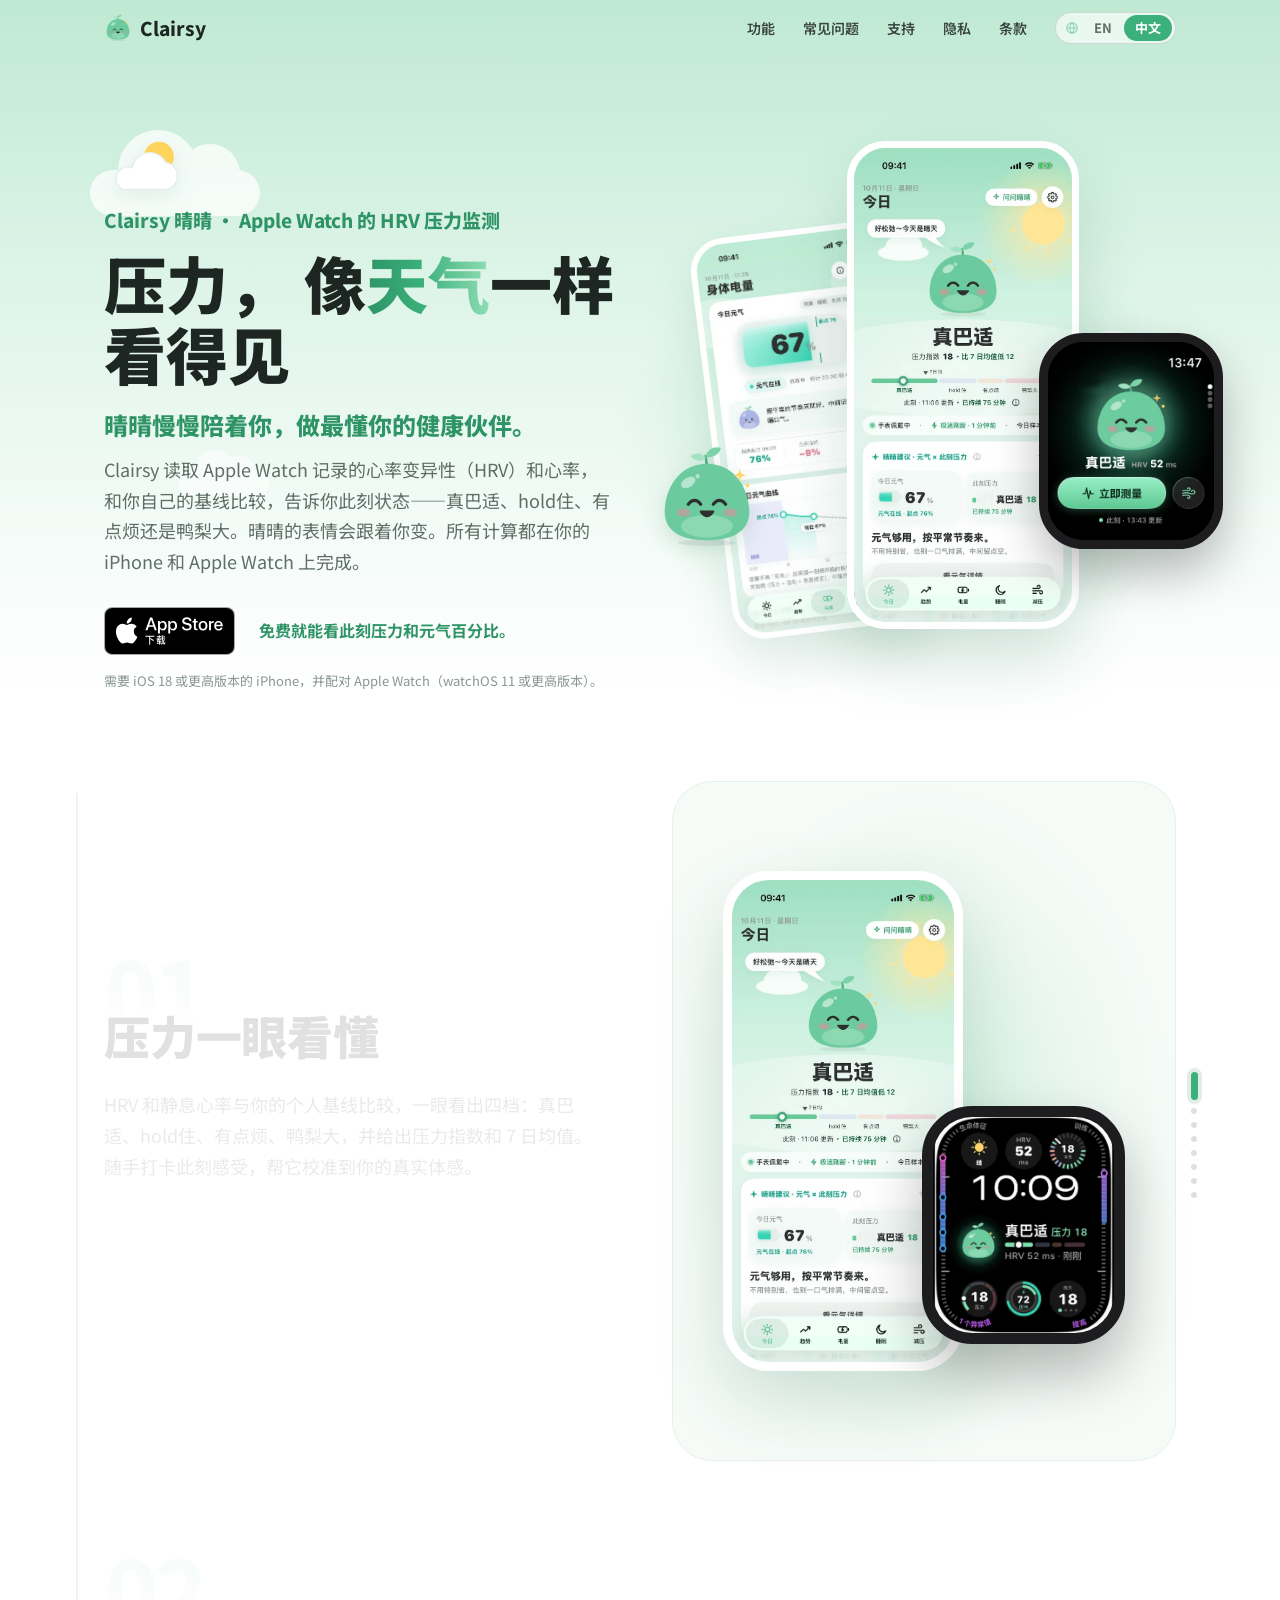
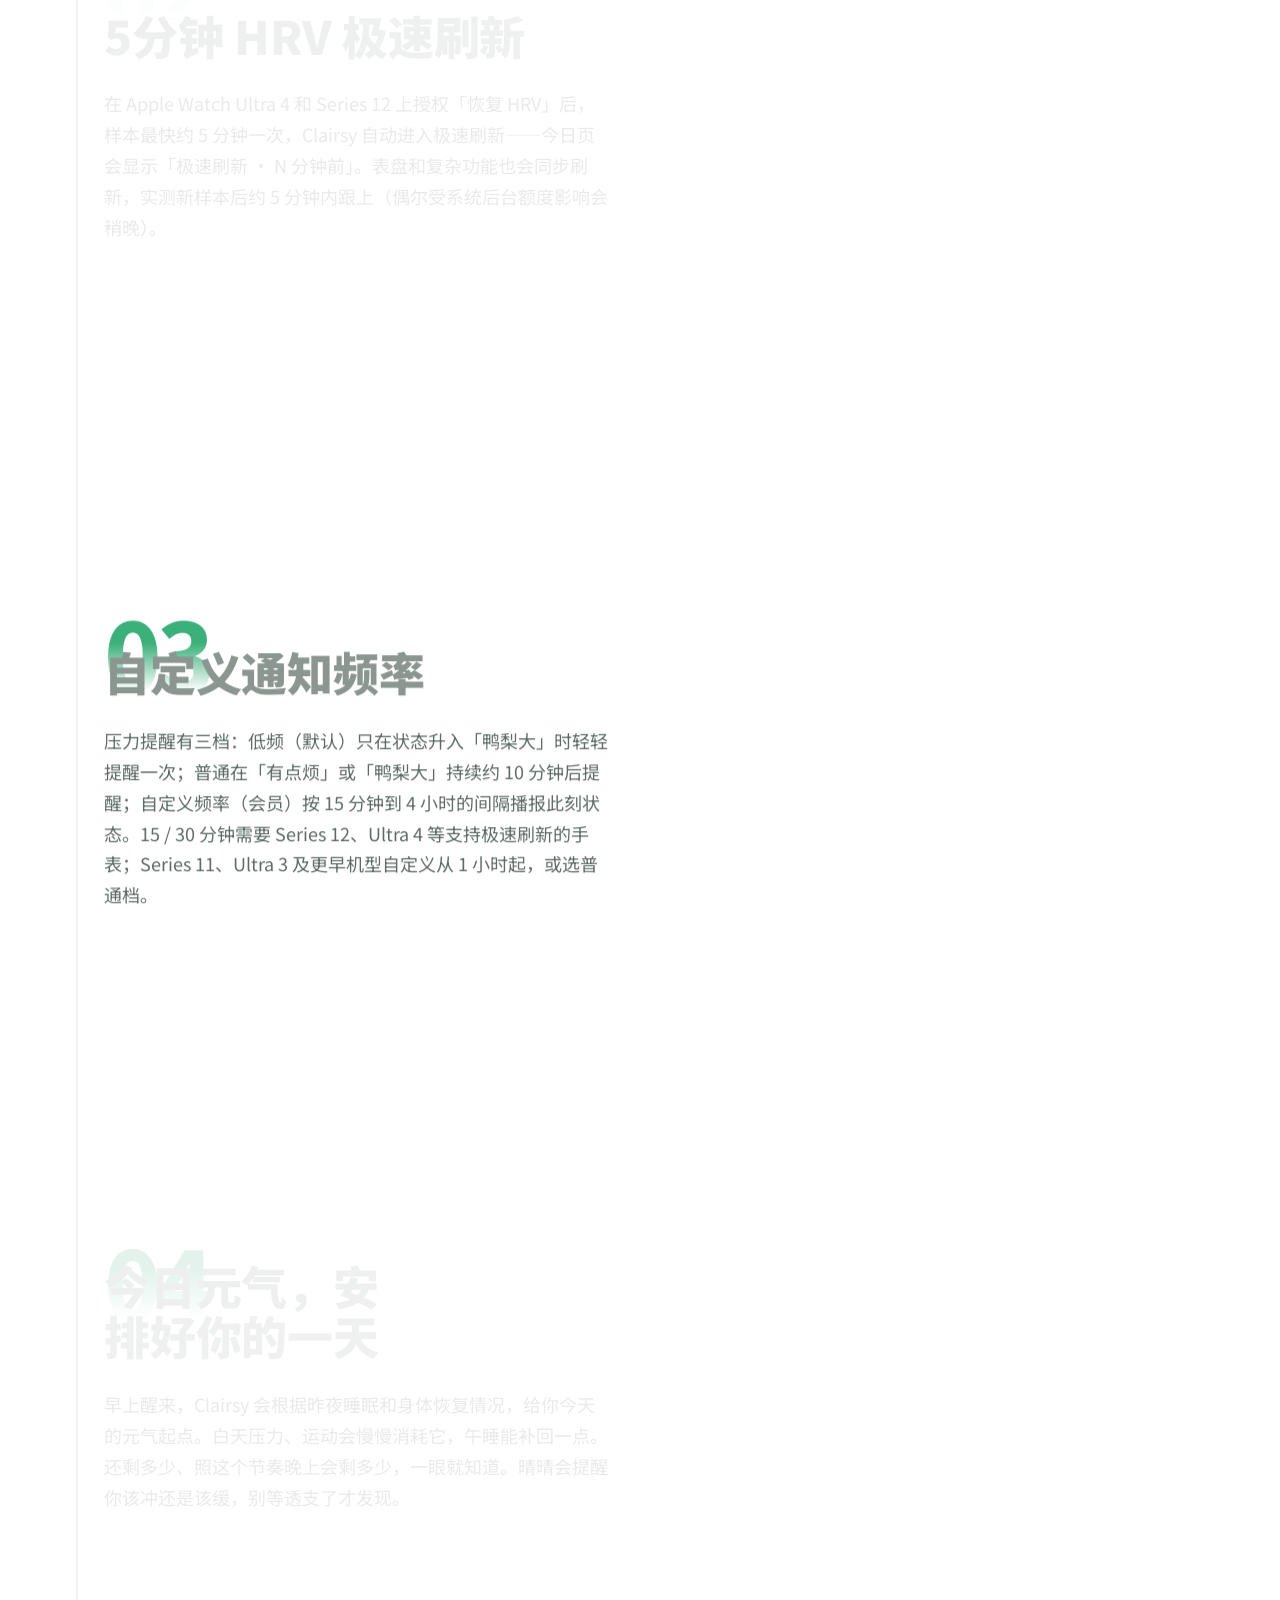
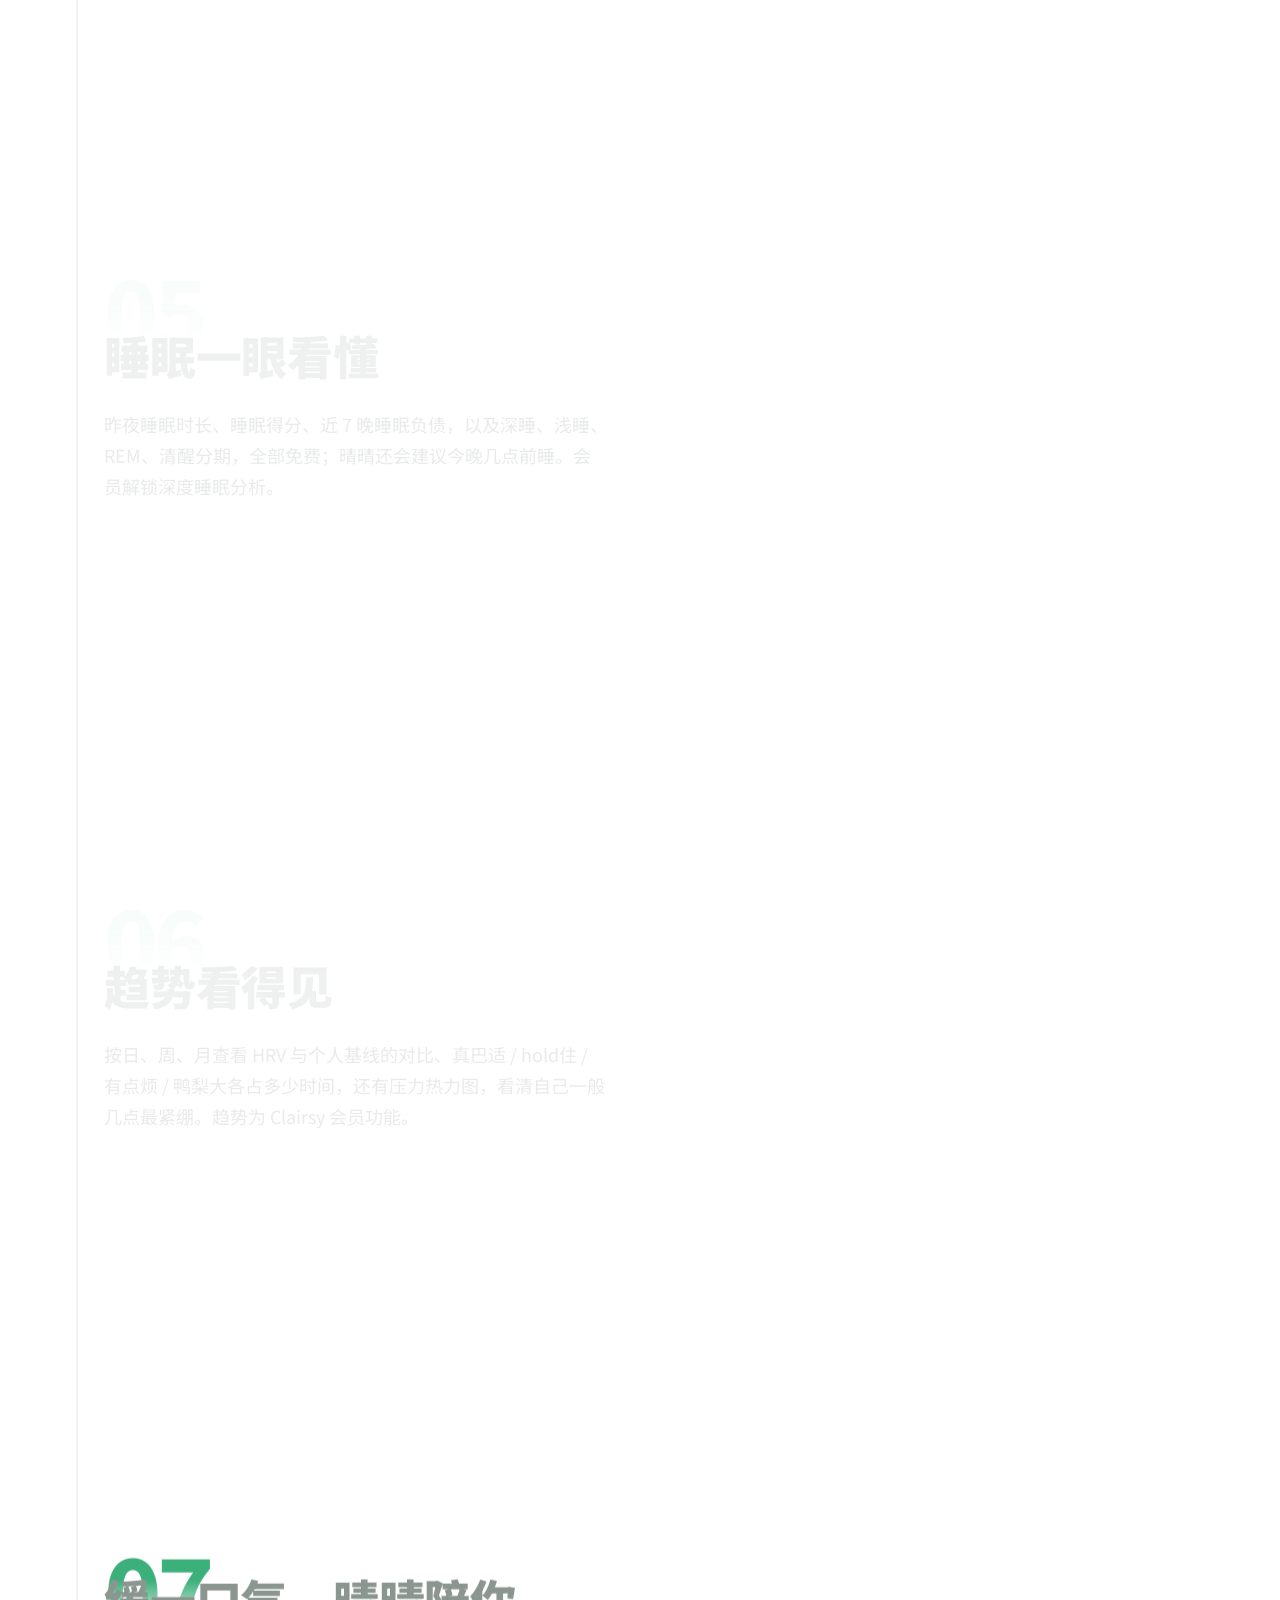
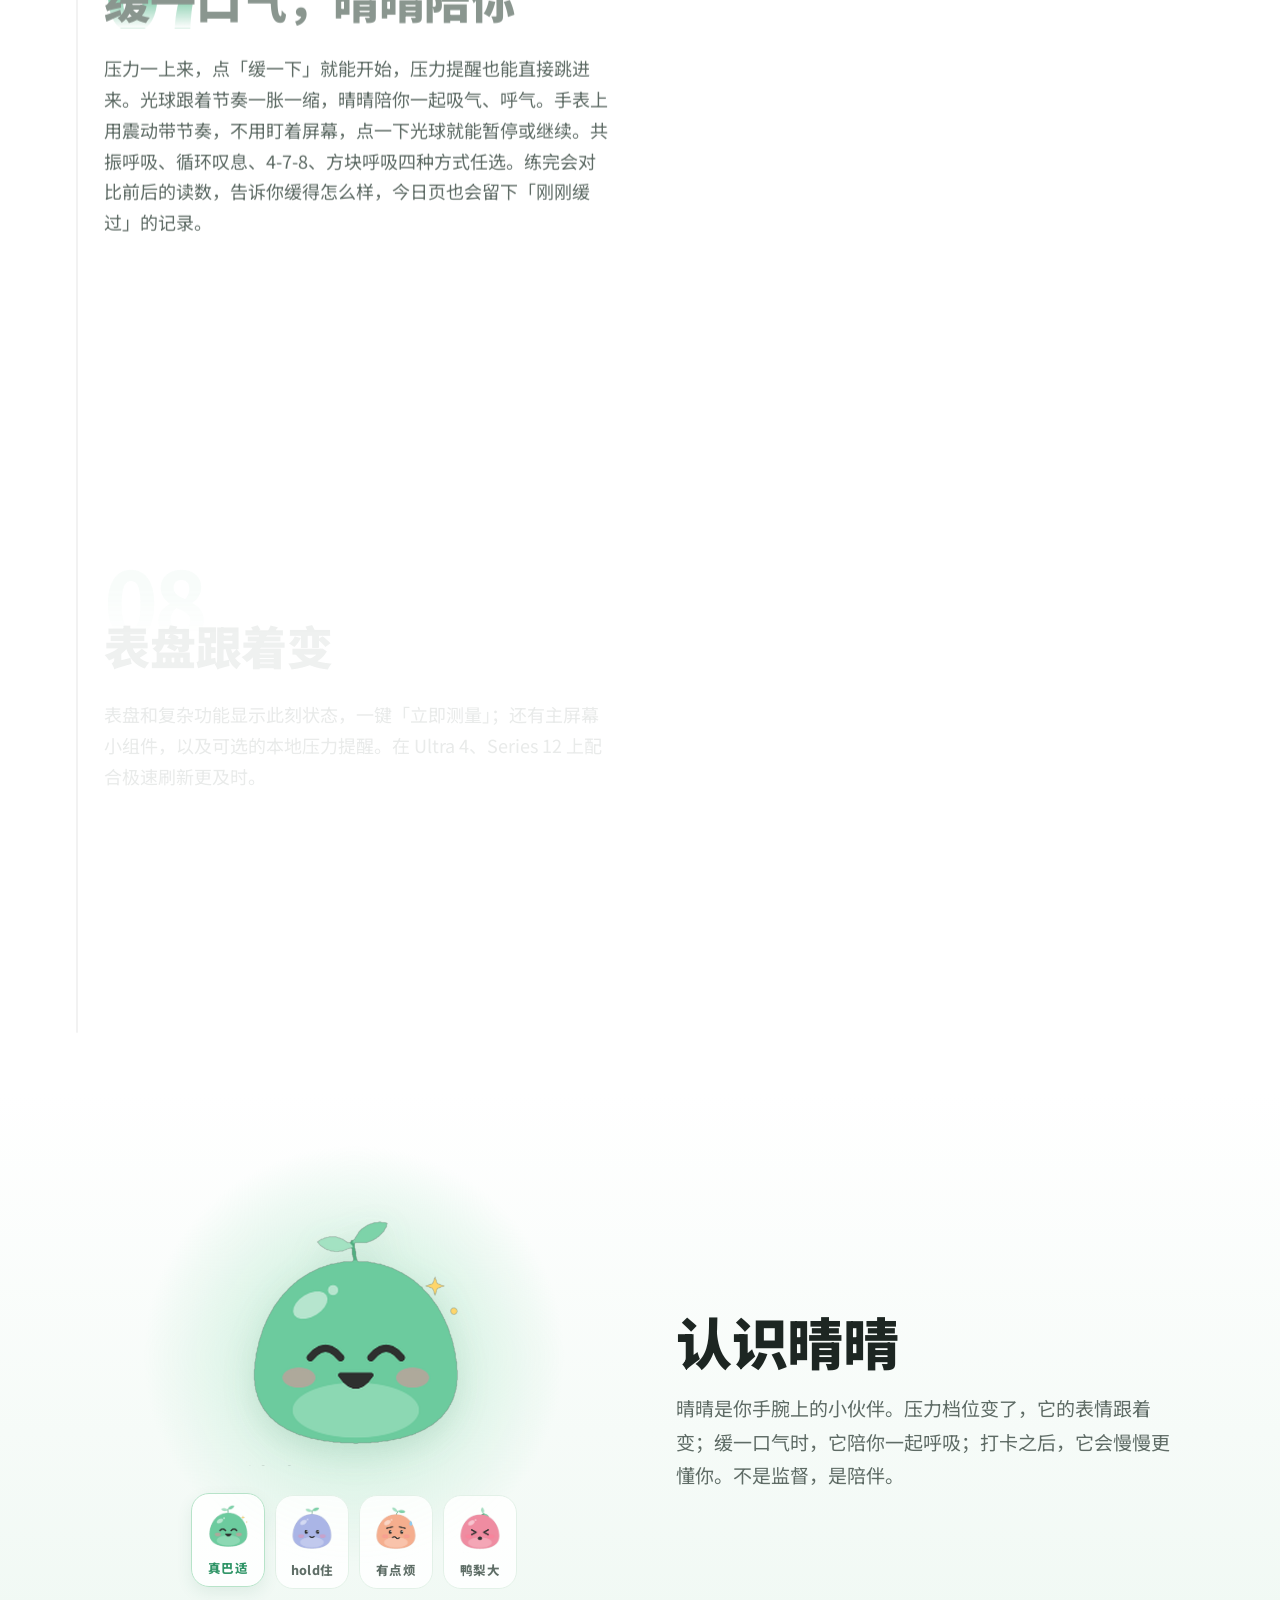
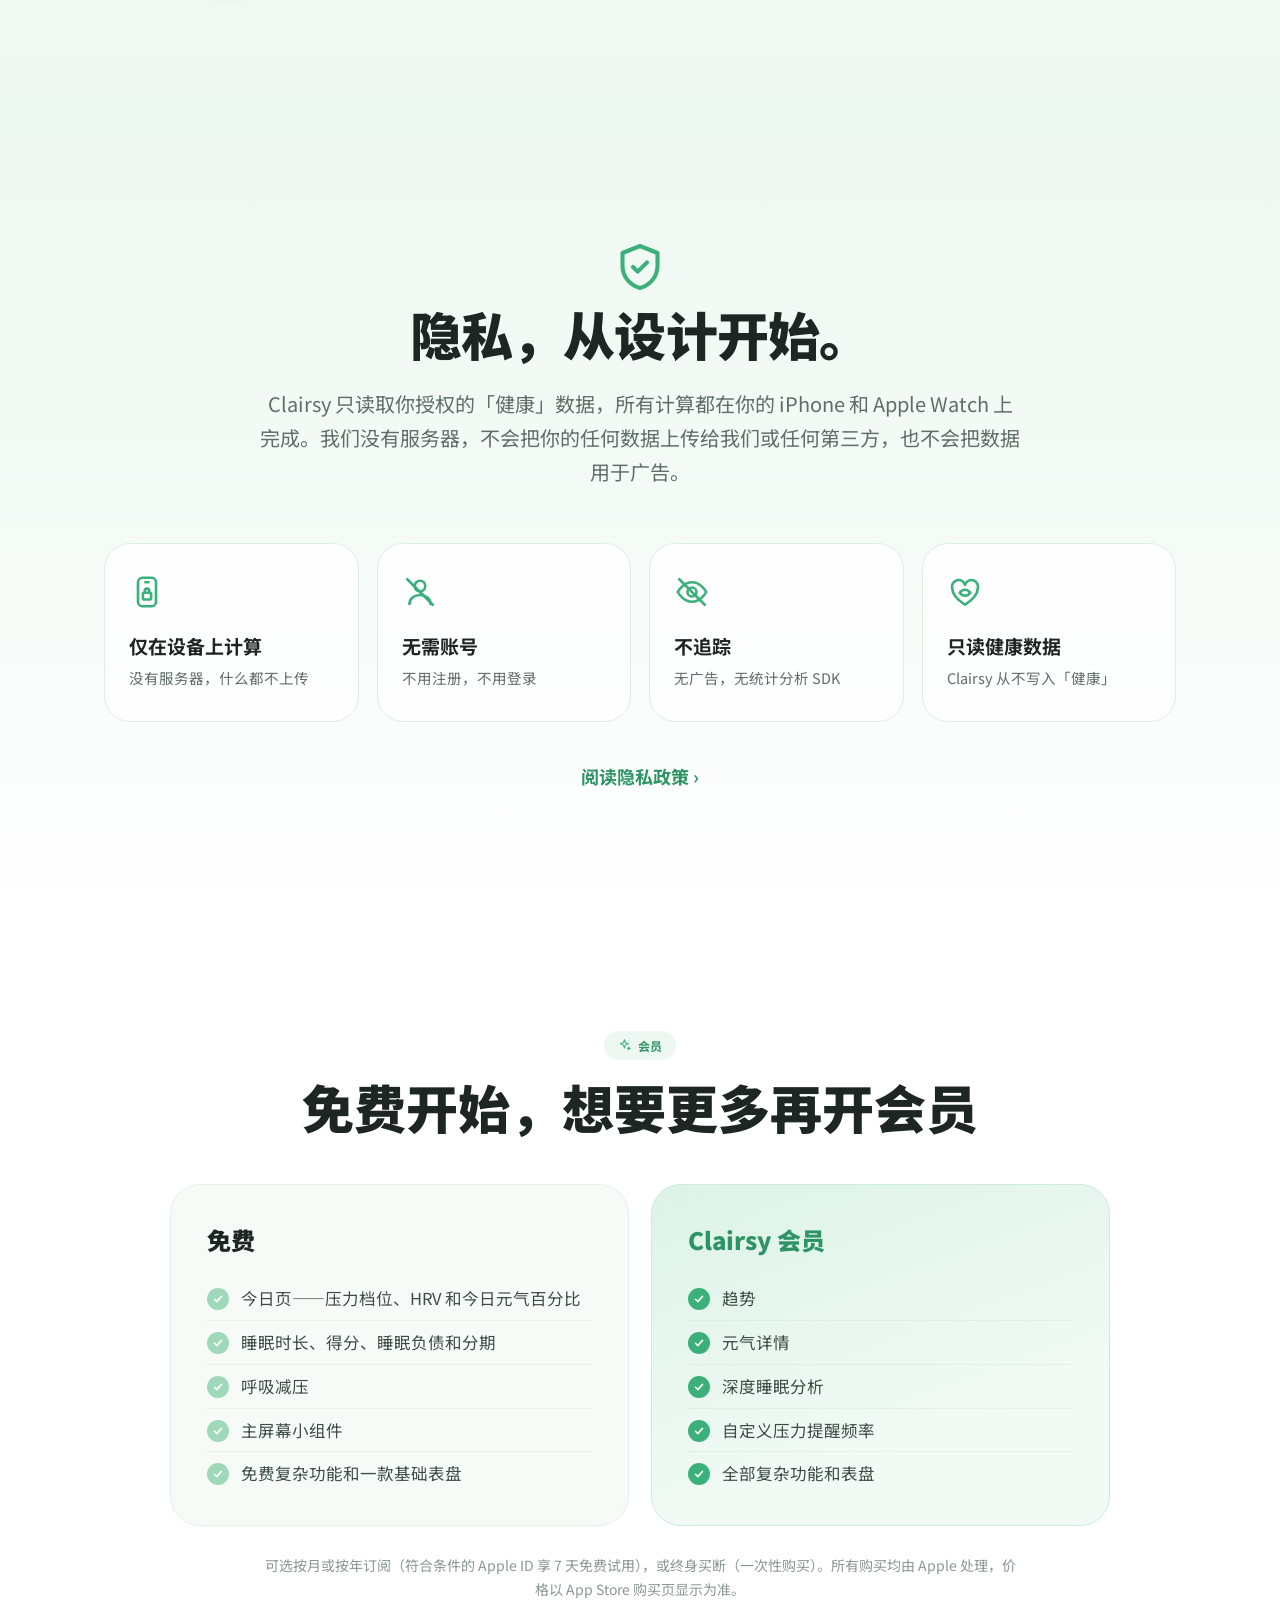
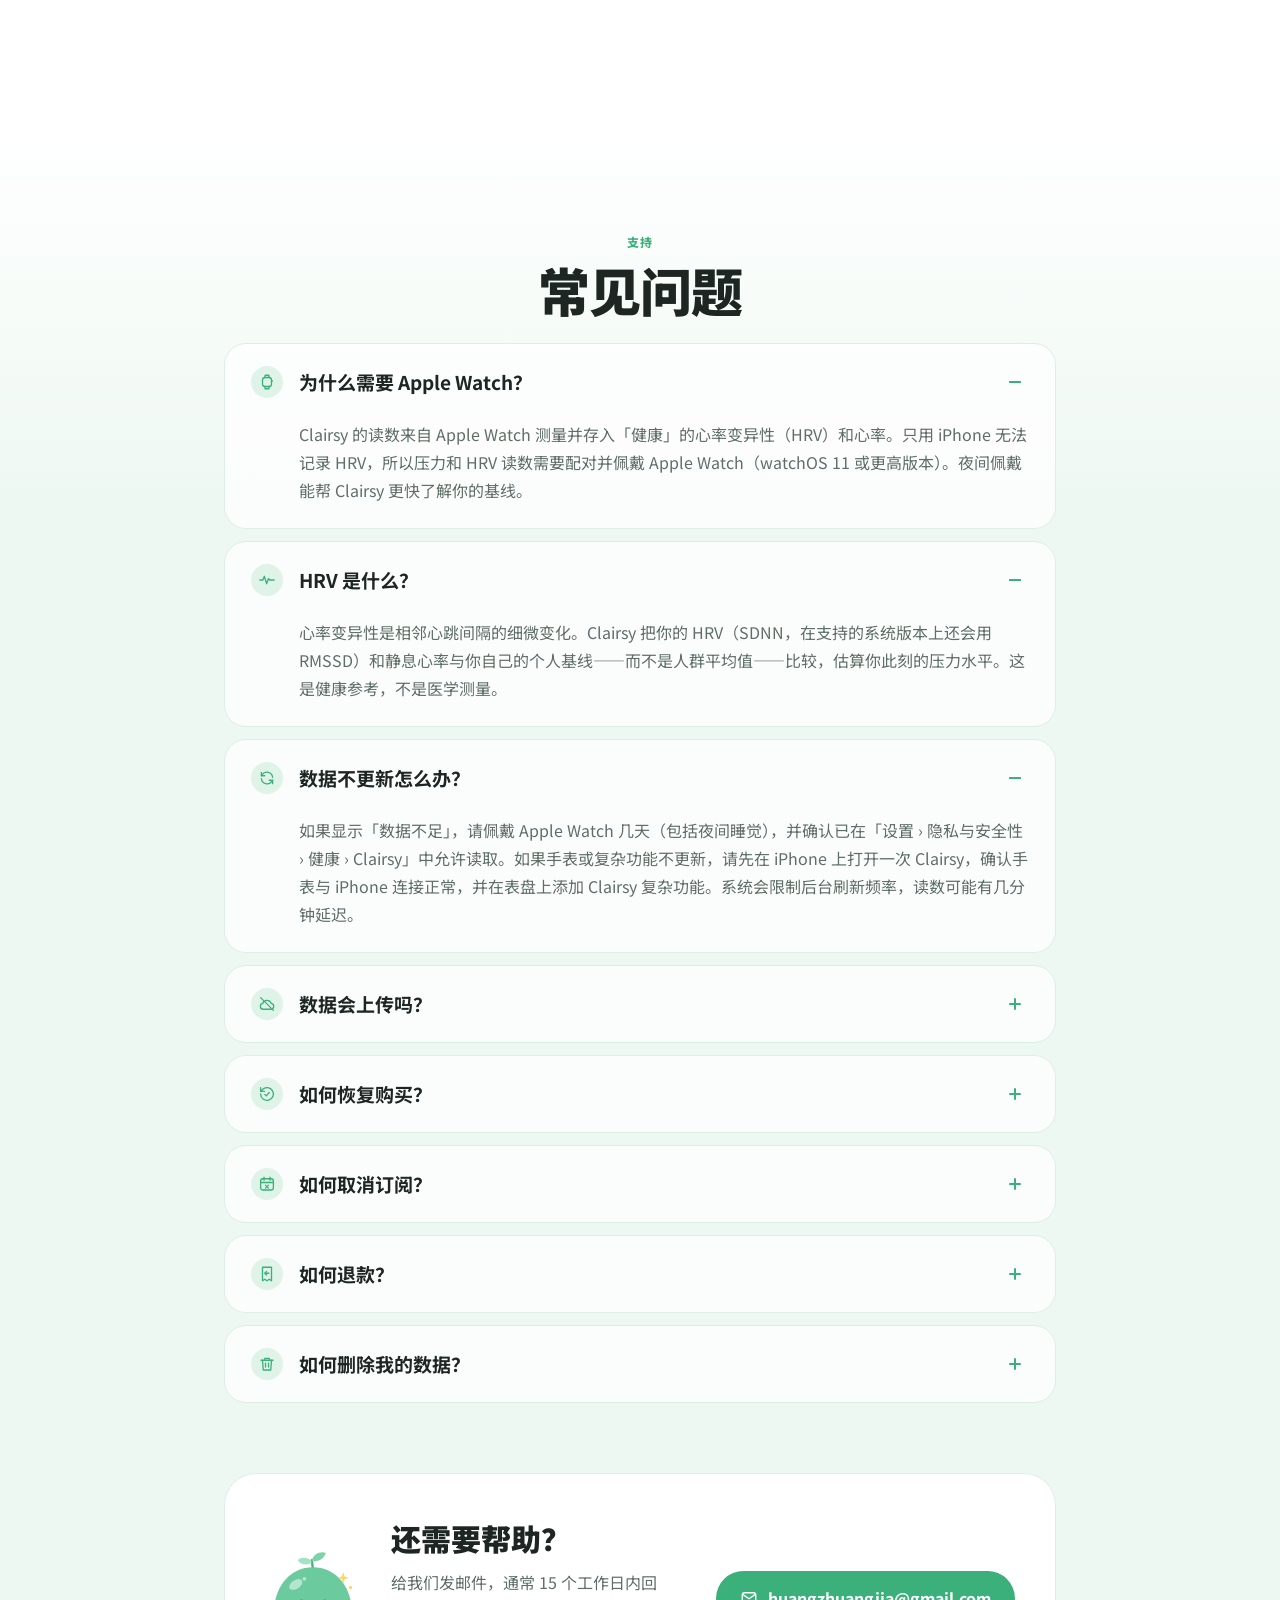
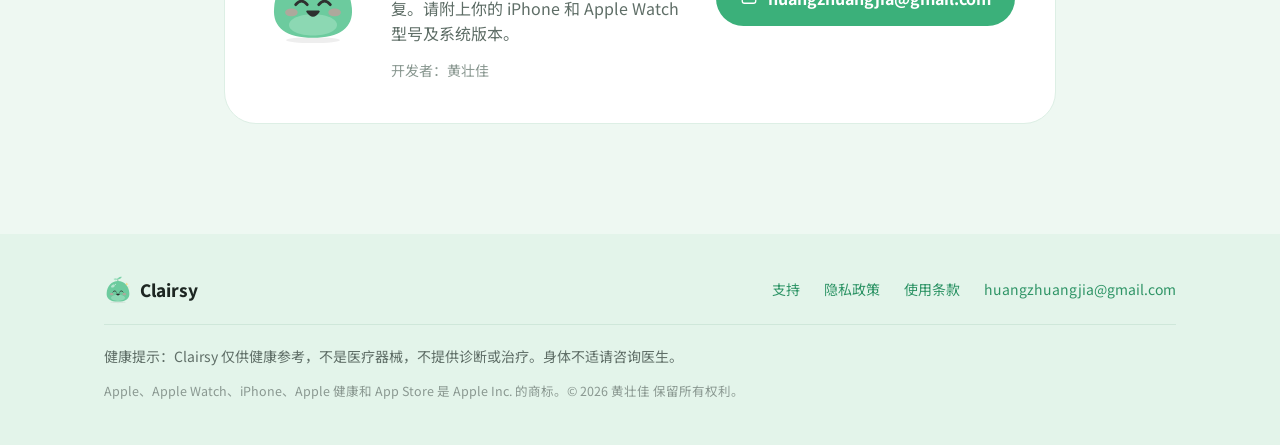
==== commit a811fa8c: "Features: Ultra face (fixed level word), real dot-matrix 今日走势 on Trends, zh alert reshoot (paired wa" ====
--- a/zh/index.html
+++ b/zh/index.html
@@ -18,7 +18,7 @@
 <div class="dev p2" data-px="0"><img src="../assets/today-zh.webp?v=3d693c9e05" alt="Clairsy Today" width="603" height="1311"></div>
 <div class="dev wt" data-px="0.08"><img src="../assets/watch.webp?v=ed6af9df60" alt="Clairsy on Apple Watch" width="416" height="496"></div>
 <img class="mas" src="../assets/qingqing.svg?v=ae6b4a3a9c" alt="" width="135" height="135"></div></div></div></section>
-<section id="features" class="feat"><div class="wrap sgrid"><div class="steps"><div class="rail" aria-hidden="true"><i></i></div><div class="step reveal" data-step="0"><div class="stept"><span class="n" aria-hidden="true">01</span><h3>压力一眼看懂</h3></div><p>HRV 和静息心率与你的个人基线比较，一眼看出四档：真巴适、hold住、有点烦、鸭梨大，并给出压力指数和 7 日均值。随手打卡此刻感受，帮它校准到你的真实体感。</p><div class="inl"><div class="duo"><div class="ph"><img src="../assets/today-zh.webp?v=3d693c9e05" alt="Clairsy Today" width="603" height="1311" loading="lazy"></div><div class="wa"><img src="../assets/watch-ultra-zh.webp?v=50f87a193c" alt="Clairsy Status Gauge face on Apple Watch Ultra" width="416" height="496" loading="lazy"></div></div></div></div><div class="step reveal" data-step="1"><div class="stept"><span class="n" aria-hidden="true">02</span><h3>5分钟 HRV 极速刷新</h3></div><p>在 Apple Watch Ultra 4 和 Series 12 上授权「恢复 HRV」后，样本最快约 5 分钟一次，Clairsy 自动进入极速刷新——今日页会显示「极速刷新 · N 分钟前」。表盘和复杂功能也会尽快跟上（受系统后台额度限制，通常 15–30 分钟内）。</p><div class="inl"><div class="duo"><div class="ph"><img src="../assets/hrv-zh.webp?v=d180db7a6f" alt="今日 · 极速刷新" width="603" height="1311" loading="lazy"></div><div class="wa"><img src="../assets/watch-status-zh.webp?v=9cf2dee778" alt="Clairsy on Apple Watch" width="416" height="496" loading="lazy"></div></div></div></div><div class="step reveal" data-step="2"><div class="stept"><span class="n" aria-hidden="true">03</span><h3>自定义通知频率</h3></div><p>压力提醒有三档：低频（默认）只在状态升入「鸭梨大」时轻轻提醒一次；普通在「有点烦」或「鸭梨大」持续约 10 分钟后提醒；自定义频率（会员）按 15 分钟到 4 小时的间隔播报此刻状态。15 / 30 分钟需要 Series 12、Ultra 4 等支持极速刷新的手表；Series 11、Ultra 3 及更早机型自定义从 1 小时起，或选普通档。</p><div class="inl"><div class="duo"><div class="ph"><img src="../assets/alerts-zh.webp?v=9ad0ef0657" alt="压力提醒" width="603" height="1311" loading="lazy"></div><div class="wa"><img src="../assets/watch-alert-zh.webp?v=3473ee455c" alt="Clairsy stress alert on Apple Watch" width="416" height="496" loading="lazy"></div></div></div></div><div class="step reveal" data-step="3"><div class="stept"><span class="n" aria-hidden="true">04</span><h3>今日元气会耗尽</h3></div><p>每天早上，Clairsy 根据恢复、睡眠和训练负荷定下今日元气；一天里压力会慢慢耗尽它，还剩多少一眼就知道。</p><div class="inl"><div class="duo"><div class="ph"><img src="../assets/vigor.webp?v=dfa2228dbb" alt="Daily Energy" width="603" height="1311" loading="lazy"></div><div class="wa"><img src="../assets/watch-vigor-zh.webp?v=fe0658d17a" alt="Daily Energy on Apple Watch" width="416" height="496" loading="lazy"></div></div></div></div><div class="step reveal" data-step="4"><div class="stept"><span class="n" aria-hidden="true">05</span><h3>睡眠一眼看懂</h3></div><p>昨夜睡眠时长、睡眠得分、近 7 晚睡眠负债，以及深睡、浅睡、REM、清醒分期，全部免费；晴晴还会建议今晚几点前睡。会员解锁深度睡眠分析。</p><div class="inl"><div class="ph"><img src="../assets/sleep-zh.webp?v=679f96642c" alt="睡眠" width="603" height="1311" loading="lazy"></div></div></div><div class="step reveal" data-step="5"><div class="stept"><span class="n" aria-hidden="true">06</span><h3>趋势看得见</h3></div><p>按日、周、月查看 HRV 与个人基线的对比、真巴适 / hold住 / 有点烦 / 鸭梨大各占多少时间，还有压力热力图，看清自己一般几点最紧绷。趋势为 Clairsy 会员功能。</p><div class="inl"><div class="duo"><div class="ph"><img src="../assets/trends-zh.webp?v=80457499c8" alt="趋势" width="603" height="1311" loading="lazy"></div><div class="wa"><img src="../assets/watch-today-zh.webp?v=ba826c30e0" alt="Today’s stress timeline on Apple Watch" width="416" height="496" loading="lazy"></div></div></div></div><div class="step reveal" data-step="6"><div class="stept"><span class="n" aria-hidden="true">07</span><h3>缓一口气</h3></div><p>共振呼吸（吸 4 呼 6）、循环叹息、4-7-8 呼吸和方块呼吸，晴晴陪你一起呼吸——iPhone 和 Apple Watch 都能用。缓一下前后的读数变化一看便知。</p><div class="inl"><div class="duo"><div class="ph"><img src="../assets/breath-zh.webp?v=1e5c2805f1" alt="呼吸减压" width="603" height="1311" loading="lazy"></div><div class="wa"><img src="../assets/watch-breath-zh.webp?v=5c191de065" alt="Breathe on Apple Watch" width="416" height="496" loading="lazy"></div></div></div></div><div class="step reveal" data-step="7"><div class="stept"><span class="n" aria-hidden="true">08</span><h3>表盘跟着变</h3></div><p>表盘和复杂功能显示此刻状态，一键「立即测量」；还有主屏幕小组件，以及可选的本地压力提醒。在 Ultra 4、Series 12 上配合极速刷新更及时。</p><div class="inl"><div class="wa"><img src="../assets/watch.webp?v=ed6af9df60" alt="Clairsy on Apple Watch" width="416" height="496" loading="lazy"></div></div></div></div><div class="sticky"><div class="devbox"><div class="frame on" data-frame="0"><div class="duo"><div class="ph"><img src="../assets/today-zh.webp?v=3d693c9e05" alt="Clairsy Today" width="603" height="1311" loading="lazy"></div><div class="wa"><img src="../assets/watch-ultra-zh.webp?v=50f87a193c" alt="Clairsy Status Gauge face on Apple Watch Ultra" width="416" height="496" loading="lazy"></div></div></div><div class="frame" data-frame="1"><div class="duo"><div class="ph"><img src="../assets/hrv-zh.webp?v=d180db7a6f" alt="今日 · 极速刷新" width="603" height="1311" loading="lazy"></div><div class="wa"><img src="../assets/watch-status-zh.webp?v=9cf2dee778" alt="Clairsy on Apple Watch" width="416" height="496" loading="lazy"></div></div></div><div class="frame" data-frame="2"><div class="duo"><div class="ph"><img src="../assets/alerts-zh.webp?v=9ad0ef0657" alt="压力提醒" width="603" height="1311" loading="lazy"></div><div class="wa"><img src="../assets/watch-alert-zh.webp?v=3473ee455c" alt="Clairsy stress alert on Apple Watch" width="416" height="496" loading="lazy"></div></div></div><div class="frame" data-frame="3"><div class="duo"><div class="ph"><img src="../assets/vigor.webp?v=dfa2228dbb" alt="Daily Energy" width="603" height="1311" loading="lazy"></div><div class="wa"><img src="../assets/watch-vigor-zh.webp?v=fe0658d17a" alt="Daily Energy on Apple Watch" width="416" height="496" loading="lazy"></div></div></div><div class="frame" data-frame="4"><div class="ph"><img src="../assets/sleep-zh.webp?v=679f96642c" alt="睡眠" width="603" height="1311" loading="lazy"></div></div><div class="frame" data-frame="5"><div class="duo"><div class="ph"><img src="../assets/trends-zh.webp?v=80457499c8" alt="趋势" width="603" height="1311" loading="lazy"></div><div class="wa"><img src="../assets/watch-today-zh.webp?v=ba826c30e0" alt="Today’s stress timeline on Apple Watch" width="416" height="496" loading="lazy"></div></div></div><div class="frame" data-frame="6"><div class="duo"><div class="ph"><img src="../assets/breath-zh.webp?v=1e5c2805f1" alt="呼吸减压" width="603" height="1311" loading="lazy"></div><div class="wa"><img src="../assets/watch-breath-zh.webp?v=5c191de065" alt="Breathe on Apple Watch" width="416" height="496" loading="lazy"></div></div></div><div class="frame" data-frame="7"><div class="wa"><img src="../assets/watch.webp?v=ed6af9df60" alt="Clairsy on Apple Watch" width="416" height="496" loading="lazy"></div></div></div><div class="dots" aria-hidden="true"><i class="on"></i><i class=""></i><i class=""></i><i class=""></i><i class=""></i><i class=""></i><i class=""></i><i class=""></i></div></div></div></section>
+<section id="features" class="feat"><div class="wrap sgrid"><div class="steps"><div class="rail" aria-hidden="true"><i></i></div><div class="step reveal" data-step="0"><div class="stept"><span class="n" aria-hidden="true">01</span><h3>压力一眼看懂</h3></div><p>HRV 和静息心率与你的个人基线比较，一眼看出四档：真巴适、hold住、有点烦、鸭梨大，并给出压力指数和 7 日均值。随手打卡此刻感受，帮它校准到你的真实体感。</p><div class="inl"><div class="duo"><div class="ph"><img src="../assets/today-zh.webp?v=3d693c9e05" alt="Clairsy Today" width="603" height="1311" loading="lazy"></div><div class="wa"><img src="../assets/watch-ultra-zh.webp?v=36eac9ea85" alt="Clairsy Status Gauge face on Apple Watch Ultra" width="416" height="496" loading="lazy"></div></div></div></div><div class="step reveal" data-step="1"><div class="stept"><span class="n" aria-hidden="true">02</span><h3>5分钟 HRV 极速刷新</h3></div><p>在 Apple Watch Ultra 4 和 Series 12 上授权「恢复 HRV」后，样本最快约 5 分钟一次，Clairsy 自动进入极速刷新——今日页会显示「极速刷新 · N 分钟前」。表盘和复杂功能也会同步刷新，实测新样本后约 5 分钟内跟上（偶尔受系统后台额度影响会稍晚）。</p><div class="inl"><div class="duo"><div class="ph"><img src="../assets/hrv-zh.webp?v=d180db7a6f" alt="今日 · 极速刷新" width="603" height="1311" loading="lazy"></div><div class="wa"><img src="../assets/watch-status-zh.webp?v=9cf2dee778" alt="Clairsy on Apple Watch" width="416" height="496" loading="lazy"></div></div></div></div><div class="step reveal" data-step="2"><div class="stept"><span class="n" aria-hidden="true">03</span><h3>自定义通知频率</h3></div><p>压力提醒有三档：低频（默认）只在状态升入「鸭梨大」时轻轻提醒一次；普通在「有点烦」或「鸭梨大」持续约 10 分钟后提醒；自定义频率（会员）按 15 分钟到 4 小时的间隔播报此刻状态。15 / 30 分钟需要 Series 12、Ultra 4 等支持极速刷新的手表；Series 11、Ultra 3 及更早机型自定义从 1 小时起，或选普通档。</p><div class="inl"><div class="duo"><div class="ph"><img src="../assets/alerts-zh.webp?v=9ad0ef0657" alt="压力提醒" width="603" height="1311" loading="lazy"></div><div class="wa"><img src="../assets/watch-alert-zh.webp?v=819838a7f3" alt="Clairsy stress alert on Apple Watch" width="416" height="496" loading="lazy"></div></div></div></div><div class="step reveal" data-step="3"><div class="stept"><span class="n" aria-hidden="true">04</span><h3>今日元气，安排好你的一天</h3></div><p>早上醒来，Clairsy 会根据昨夜睡眠和身体恢复情况，给你今天的元气起点。白天压力、运动会慢慢消耗它，午睡能补回一点。还剩多少、照这个节奏晚上会剩多少，一眼就知道。晴晴会提醒你该冲还是该缓，别等透支了才发现。</p><div class="inl"><div class="duo"><div class="ph"><img src="../assets/vigor.webp?v=dfa2228dbb" alt="Daily Energy" width="603" height="1311" loading="lazy"></div><div class="wa"><img src="../assets/watch-vigor-zh.webp?v=fe0658d17a" alt="Daily Energy on Apple Watch" width="416" height="496" loading="lazy"></div></div></div></div><div class="step reveal" data-step="4"><div class="stept"><span class="n" aria-hidden="true">05</span><h3>睡眠一眼看懂</h3></div><p>昨夜睡眠时长、睡眠得分、近 7 晚睡眠负债，以及深睡、浅睡、REM、清醒分期，全部免费；晴晴还会建议今晚几点前睡。会员解锁深度睡眠分析。</p><div class="inl"><div class="ph"><img src="../assets/sleep-zh.webp?v=679f96642c" alt="睡眠" width="603" height="1311" loading="lazy"></div></div></div><div class="step reveal" data-step="5"><div class="stept"><span class="n" aria-hidden="true">06</span><h3>趋势看得见</h3></div><p>按日、周、月查看 HRV 与个人基线的对比、真巴适 / hold住 / 有点烦 / 鸭梨大各占多少时间，还有压力热力图，看清自己一般几点最紧绷。趋势为 Clairsy 会员功能。</p><div class="inl"><div class="duo"><div class="ph"><img src="../assets/trends-zh.webp?v=80457499c8" alt="趋势" width="603" height="1311" loading="lazy"></div><div class="wa"><img src="../assets/watch-today-zh.webp?v=bc18fa4160" alt="Today’s stress timeline on Apple Watch" width="416" height="496" loading="lazy"></div></div></div></div><div class="step reveal" data-step="6"><div class="stept"><span class="n" aria-hidden="true">07</span><h3>缓一口气，晴晴陪你</h3></div><p>压力一上来，点「缓一下」就能开始，压力提醒也能直接跳进来。光球跟着节奏一胀一缩，晴晴陪你一起吸气、呼气。手表上用震动带节奏，不用盯着屏幕，点一下光球就能暂停或继续。共振呼吸、循环叹息、4-7-8、方块呼吸四种方式任选。练完会对比前后的读数，告诉你缓得怎么样，今日页也会留下「刚刚缓过」的记录。</p><div class="inl"><div class="duo"><div class="ph"><img src="../assets/breath-zh.webp?v=1e5c2805f1" alt="呼吸减压" width="603" height="1311" loading="lazy"></div><div class="wa"><img src="../assets/watch-breath-zh.webp?v=5c191de065" alt="Breathe on Apple Watch" width="416" height="496" loading="lazy"></div></div></div></div><div class="step reveal" data-step="7"><div class="stept"><span class="n" aria-hidden="true">08</span><h3>表盘跟着变</h3></div><p>表盘和复杂功能显示此刻状态，一键「立即测量」；还有主屏幕小组件，以及可选的本地压力提醒。在 Ultra 4、Series 12 上配合极速刷新更及时。</p><div class="inl"><div class="wa"><img src="../assets/watch.webp?v=ed6af9df60" alt="Clairsy on Apple Watch" width="416" height="496" loading="lazy"></div></div></div></div><div class="sticky"><div class="devbox"><div class="frame on" data-frame="0"><div class="duo"><div class="ph"><img src="../assets/today-zh.webp?v=3d693c9e05" alt="Clairsy Today" width="603" height="1311" loading="lazy"></div><div class="wa"><img src="../assets/watch-ultra-zh.webp?v=36eac9ea85" alt="Clairsy Status Gauge face on Apple Watch Ultra" width="416" height="496" loading="lazy"></div></div></div><div class="frame" data-frame="1"><div class="duo"><div class="ph"><img src="../assets/hrv-zh.webp?v=d180db7a6f" alt="今日 · 极速刷新" width="603" height="1311" loading="lazy"></div><div class="wa"><img src="../assets/watch-status-zh.webp?v=9cf2dee778" alt="Clairsy on Apple Watch" width="416" height="496" loading="lazy"></div></div></div><div class="frame" data-frame="2"><div class="duo"><div class="ph"><img src="../assets/alerts-zh.webp?v=9ad0ef0657" alt="压力提醒" width="603" height="1311" loading="lazy"></div><div class="wa"><img src="../assets/watch-alert-zh.webp?v=819838a7f3" alt="Clairsy stress alert on Apple Watch" width="416" height="496" loading="lazy"></div></div></div><div class="frame" data-frame="3"><div class="duo"><div class="ph"><img src="../assets/vigor.webp?v=dfa2228dbb" alt="Daily Energy" width="603" height="1311" loading="lazy"></div><div class="wa"><img src="../assets/watch-vigor-zh.webp?v=fe0658d17a" alt="Daily Energy on Apple Watch" width="416" height="496" loading="lazy"></div></div></div><div class="frame" data-frame="4"><div class="ph"><img src="../assets/sleep-zh.webp?v=679f96642c" alt="睡眠" width="603" height="1311" loading="lazy"></div></div><div class="frame" data-frame="5"><div class="duo"><div class="ph"><img src="../assets/trends-zh.webp?v=80457499c8" alt="趋势" width="603" height="1311" loading="lazy"></div><div class="wa"><img src="../assets/watch-today-zh.webp?v=bc18fa4160" alt="Today’s stress timeline on Apple Watch" width="416" height="496" loading="lazy"></div></div></div><div class="frame" data-frame="6"><div class="duo"><div class="ph"><img src="../assets/breath-zh.webp?v=1e5c2805f1" alt="呼吸减压" width="603" height="1311" loading="lazy"></div><div class="wa"><img src="../assets/watch-breath-zh.webp?v=5c191de065" alt="Breathe on Apple Watch" width="416" height="496" loading="lazy"></div></div></div><div class="frame" data-frame="7"><div class="wa"><img src="../assets/watch.webp?v=ed6af9df60" alt="Clairsy on Apple Watch" width="416" height="496" loading="lazy"></div></div></div><div class="dots" aria-hidden="true"><i class="on"></i><i class=""></i><i class=""></i><i class=""></i><i class=""></i><i class=""></i><i class=""></i><i class=""></i></div></div></div></section>
 <section id="qingqing" class="meet"><div class="wrap"><div class="meetcard reveal">
 <div class="meetvis"><div class="meet-stage" aria-hidden="true"><img class="meet-face on" data-mood="chill" src="../assets/moods/chill.png?v=1ec6799918" alt="" width="220" height="220" loading="lazy"><img class="meet-face" data-mood="steady" src="../assets/moods/steady.png?v=08b04779e4" alt="" width="220" height="220" loading="lazy"><img class="meet-face" data-mood="tense" src="../assets/moods/tense.png?v=b3b451586a" alt="" width="220" height="220" loading="lazy"><img class="meet-face" data-mood="stressed" src="../assets/moods/stressed.png?v=03b7959c35" alt="" width="220" height="220" loading="lazy"></div>
 <div class="moods" role="group" aria-label="认识晴晴"><button type="button" class="mood on" data-mood="chill" aria-pressed="true"><img src="../assets/moods/chill.png?v=1ec6799918" alt="" width="56" height="56" loading="lazy"><span>真巴适</span></button><button type="button" class="mood" data-mood="steady" aria-pressed="false"><img src="../assets/moods/steady.png?v=08b04779e4" alt="" width="56" height="56" loading="lazy"><span>hold住</span></button><button type="button" class="mood" data-mood="tense" aria-pressed="false"><img src="../assets/moods/tense.png?v=b3b451586a" alt="" width="56" height="56" loading="lazy"><span>有点烦</span></button><button type="button" class="mood" data-mood="stressed" aria-pressed="false"><img src="../assets/moods/stressed.png?v=03b7959c35" alt="" width="56" height="56" loading="lazy"><span>鸭梨大</span></button></div></div>
@@ -31,7 +31,7 @@
 <div class="mcol pro reveal"><h3>Clairsy 会员</h3><ul><li>趋势</li><li>元气详情</li><li>深度睡眠分析</li><li>自定义压力提醒频率</li><li>全部复杂功能和表盘</li></ul></div></div>
 <p class="mnote reveal">可选按月或按年订阅（符合条件的 Apple ID 享 7 天免费试用），或终身买断（一次性购买）。所有购买均由 Apple 处理，价格以 App Store 购买页显示为准。</p></div></section>
 <section id="faq" class="faqsec"><div class="wrap narrow"><p class="kick reveal">支持</p><h2 class="reveal">常见问题</h2><div class="faq"><details open><summary><span class="ib sm"><img class="ic" src="../assets/icons/watch.svg?v=00e9944bad" alt="" aria-hidden="true"></span><span class="q">为什么需要 Apple Watch？</span><span class="pm" aria-hidden="true"></span></summary><div class="ans"><div><p>Clairsy 的读数来自 Apple Watch 测量并存入「健康」的心率变异性（HRV）和心率。只用 iPhone 无法记录 HRV，所以压力和 HRV 读数需要配对并佩戴 Apple Watch（watchOS 11 或更高版本）。夜间佩戴能帮 Clairsy 更快了解你的基线。</p></div></div></details><details open><summary><span class="ib sm"><img class="ic" src="../assets/icons/hrv.svg?v=28c41bbc8c" alt="" aria-hidden="true"></span><span class="q">HRV 是什么？</span><span class="pm" aria-hidden="true"></span></summary><div class="ans"><div><p>心率变异性是相邻心跳间隔的细微变化。Clairsy 把你的 HRV（SDNN，在支持的系统版本上还会用 RMSSD）和静息心率与你自己的个人基线——而不是人群平均值——比较，估算你此刻的压力水平。这是健康参考，不是医学测量。</p></div></div></details><details open><summary><span class="ib sm"><img class="ic" src="../assets/icons/refresh.svg?v=715d3aec1b" alt="" aria-hidden="true"></span><span class="q">数据不更新怎么办？</span><span class="pm" aria-hidden="true"></span></summary><div class="ans"><div><p>如果显示「数据不足」，请佩戴 Apple Watch 几天（包括夜间睡觉），并确认已在「设置 › 隐私与安全性 › 健康 › Clairsy」中允许读取。如果手表或复杂功能不更新，请先在 iPhone 上打开一次 Clairsy，确认手表与 iPhone 连接正常，并在表盘上添加 Clairsy 复杂功能。系统会限制后台刷新频率，读数可能有几分钟延迟。</p></div></div></details><details><summary><span class="ib sm"><img class="ic" src="../assets/icons/upload-off.svg?v=4e87213d85" alt="" aria-hidden="true"></span><span class="q">数据会上传吗？</span><span class="pm" aria-hidden="true"></span></summary><div class="ans"><div><p>不会。所有计算都在你的 iPhone 和 Apple Watch 上完成，Clairsy 没有服务器，也没有账号。详见<a href="../privacy/">隐私政策</a>。</p></div></div></details><details><summary><span class="ib sm"><img class="ic" src="../assets/icons/restore.svg?v=50e759d456" alt="" aria-hidden="true"></span><span class="q">如何恢复购买？</span><span class="pm" aria-hidden="true"></span></summary><div class="ans"><div><p>在 Clairsy「设置 › 会员 › 恢复购买」中操作，或在会员页右上角点击「恢复购买」。请使用购买时的同一个 Apple ID。</p></div></div></details><details><summary><span class="ib sm"><img class="ic" src="../assets/icons/cancel-subscription.svg?v=f5304333ca" alt="" aria-hidden="true"></span><span class="q">如何取消订阅？</span><span class="pm" aria-hidden="true"></span></summary><div class="ans"><div><p>iPhone「设置 › [你的姓名] › 订阅 › Clairsy」，或在 Clairsy「设置 › 会员 › 管理订阅」中操作。至少在当前周期结束前 24 小时取消，才不会续费。参见 Apple 说明：<a href="https://support.apple.com/zh-cn/118428">取消 Apple 的订阅</a>。</p></div></div></details><details><summary><span class="ib sm"><img class="ic" src="../assets/icons/refund.svg?v=ec3fb7d6f2" alt="" aria-hidden="true"></span><span class="q">如何退款？</span><span class="pm" aria-hidden="true"></span></summary><div class="ans"><div><p>退款由 Apple 处理，请访问 <a href="https://reportaproblem.apple.com">reportaproblem.apple.com</a>。</p></div></div></details><details><summary><span class="ib sm"><img class="ic" src="../assets/icons/delete-data.svg?v=52093677e8" alt="" aria-hidden="true"></span><span class="q">如何删除我的数据？</span><span class="pm" aria-hidden="true"></span></summary><div class="ans"><div><p>在 iPhone 和 Apple Watch 上删除 Clairsy，即可清除它保存的全部本地数据。Clairsy 从不写入「健康」数据。</p></div></div></details></div>
-<div id="support" class="help reveal"><img class="hm" src="../assets/qingqing.svg?v=ae6b4a3a9c" alt="" width="96" height="96"><div class="ht"><h3>还需要帮助？</h3><p>给我们发邮件，通常 3 个工作日内回复。请附上你的 iPhone 和 Apple Watch 型号及系统版本。</p><small>开发者：黄壮佳</small></div>
+<div id="support" class="help reveal"><img class="hm" src="../assets/qingqing.svg?v=ae6b4a3a9c" alt="" width="96" height="96"><div class="ht"><h3>还需要帮助？</h3><p>给我们发邮件，通常 15 个工作日内回复。请附上你的 iPhone 和 Apple Watch 型号及系统版本。</p><small>开发者：黄壮佳</small></div>
 <a class="mailbtn" href="mailto:huangzhuangjia@gmail.com"><img class="ic w" src="../assets/icons/mail.svg?v=a4c314d56e" alt="" aria-hidden="true">huangzhuangjia@gmail.com</a></div></div></section></main><footer><div class="wrap"><div class="frow"><a class="logo sm" href="./"><img src="../assets/qingqing.svg?v=ae6b4a3a9c" alt="晴晴" width="28" height="28"><span>Clairsy</span></a>
 <div class="flinks"><a href="./#support">支持</a><a href="../zh/privacy/">隐私政策</a><a href="../zh/terms/">使用条款</a><a href="mailto:huangzhuangjia@gmail.com">huangzhuangjia@gmail.com</a></div></div>
 <hr><p>健康提示：Clairsy 仅供健康参考，不是医疗器械，不提供诊断或治疗。身体不适请咨询医生。</p><p class="tm">Apple、Apple Watch、iPhone、Apple 健康和 App Store 是 Apple Inc. 的商标。© 2026 黄壮佳 保留所有权利。</p></div></footer><script src="../assets/lang.js?v=40451cd3ef"></script></body></html>
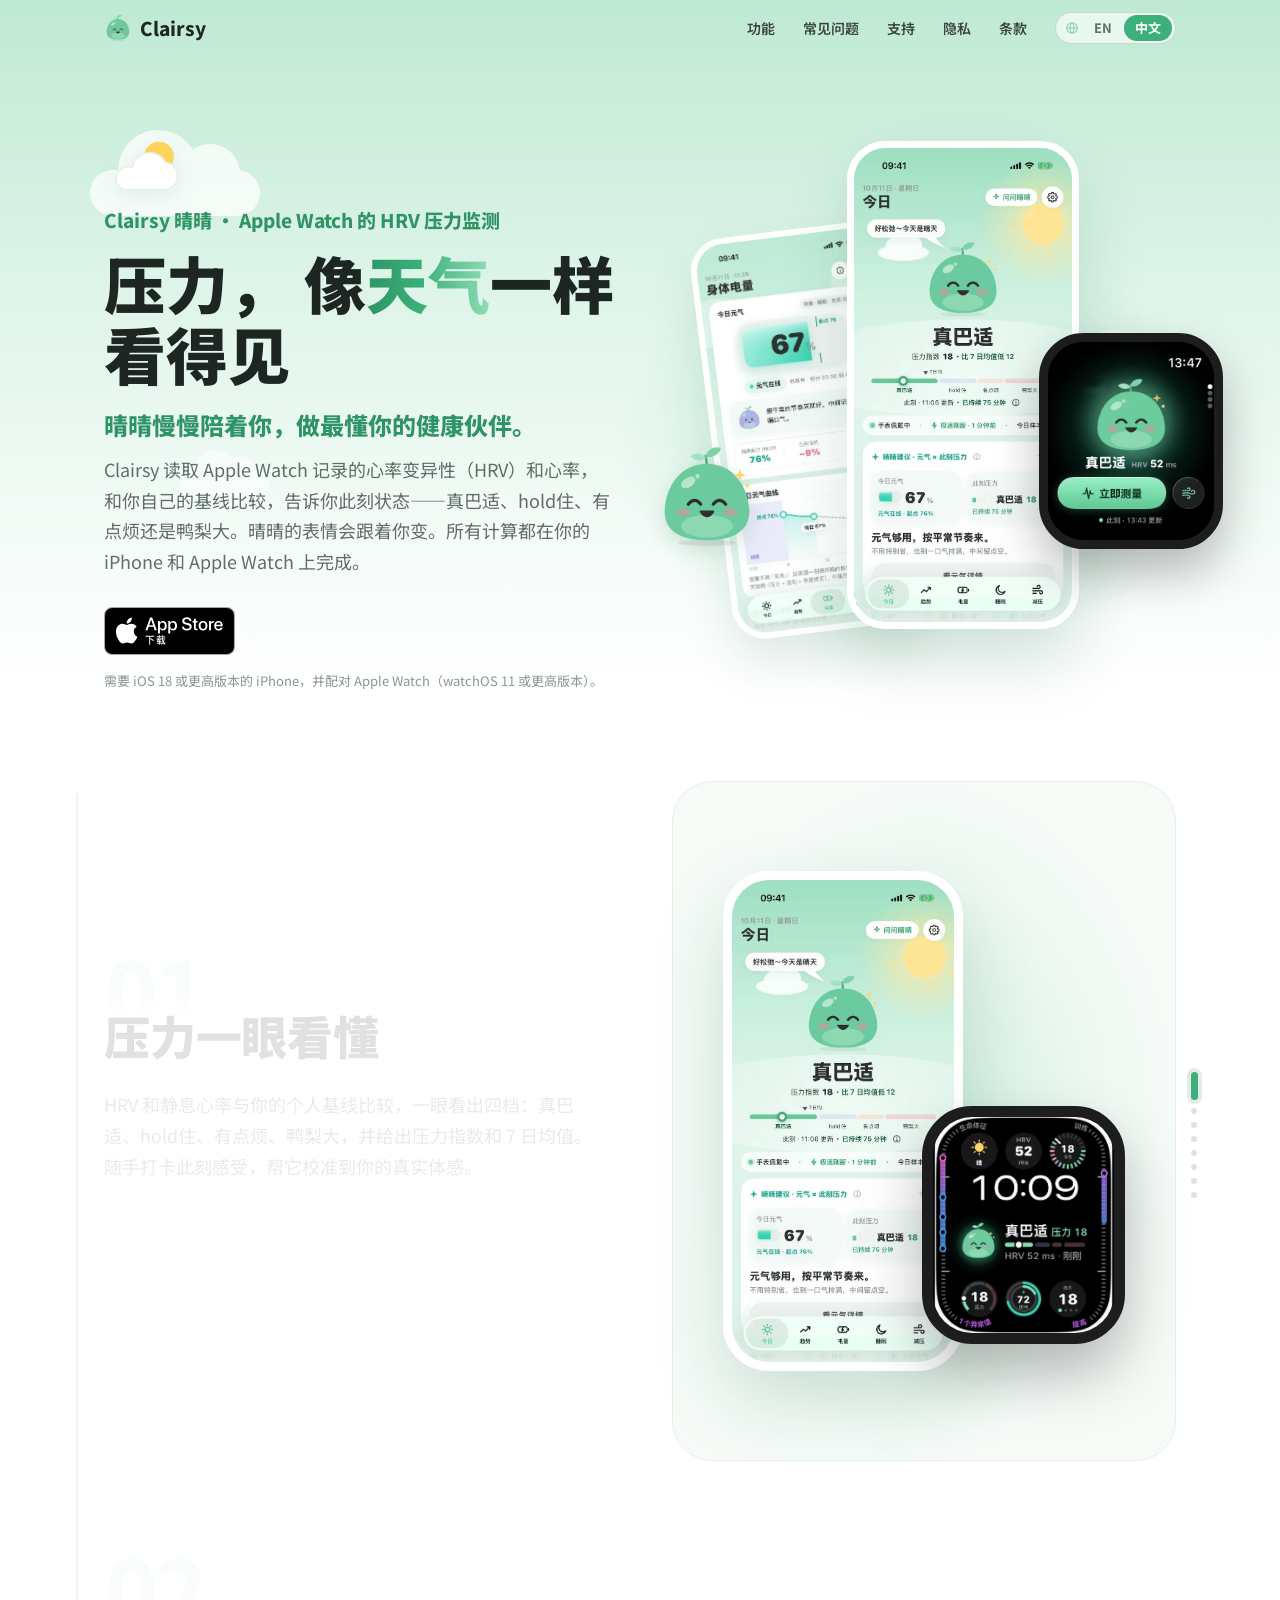
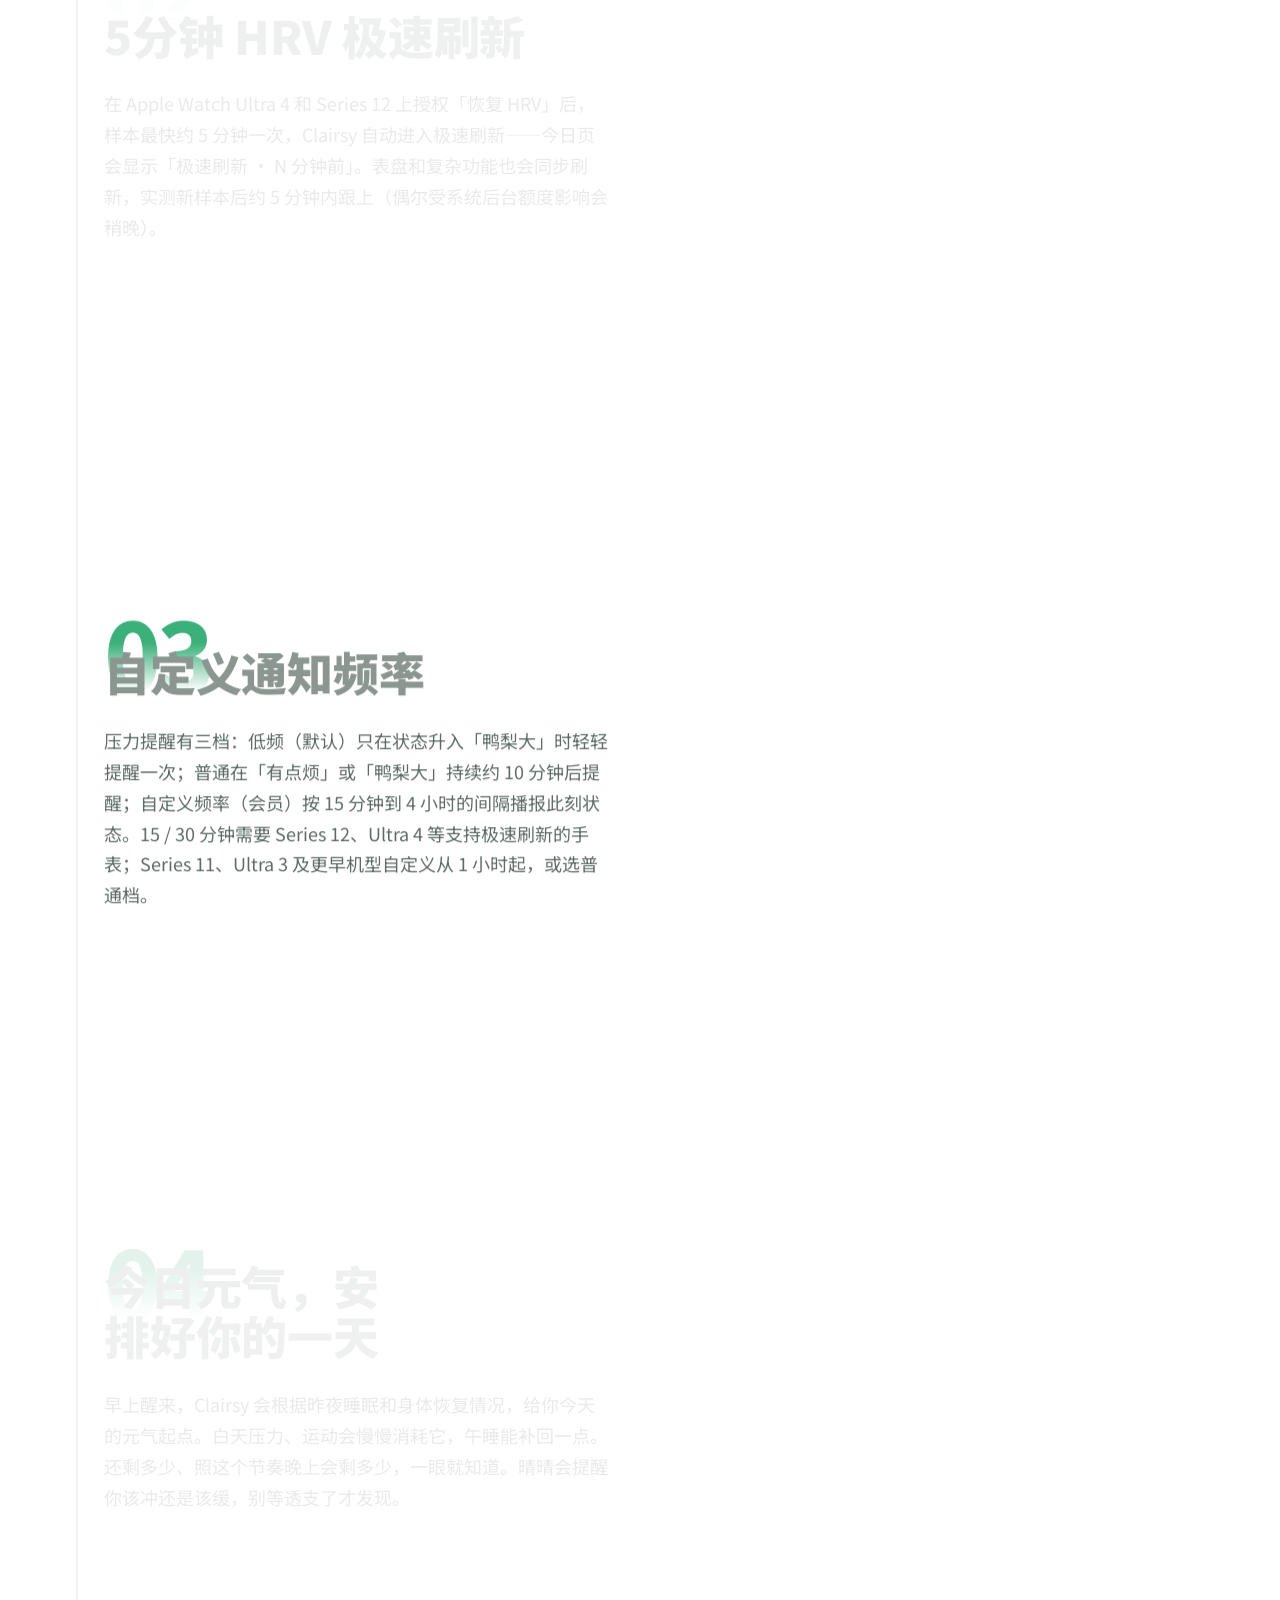
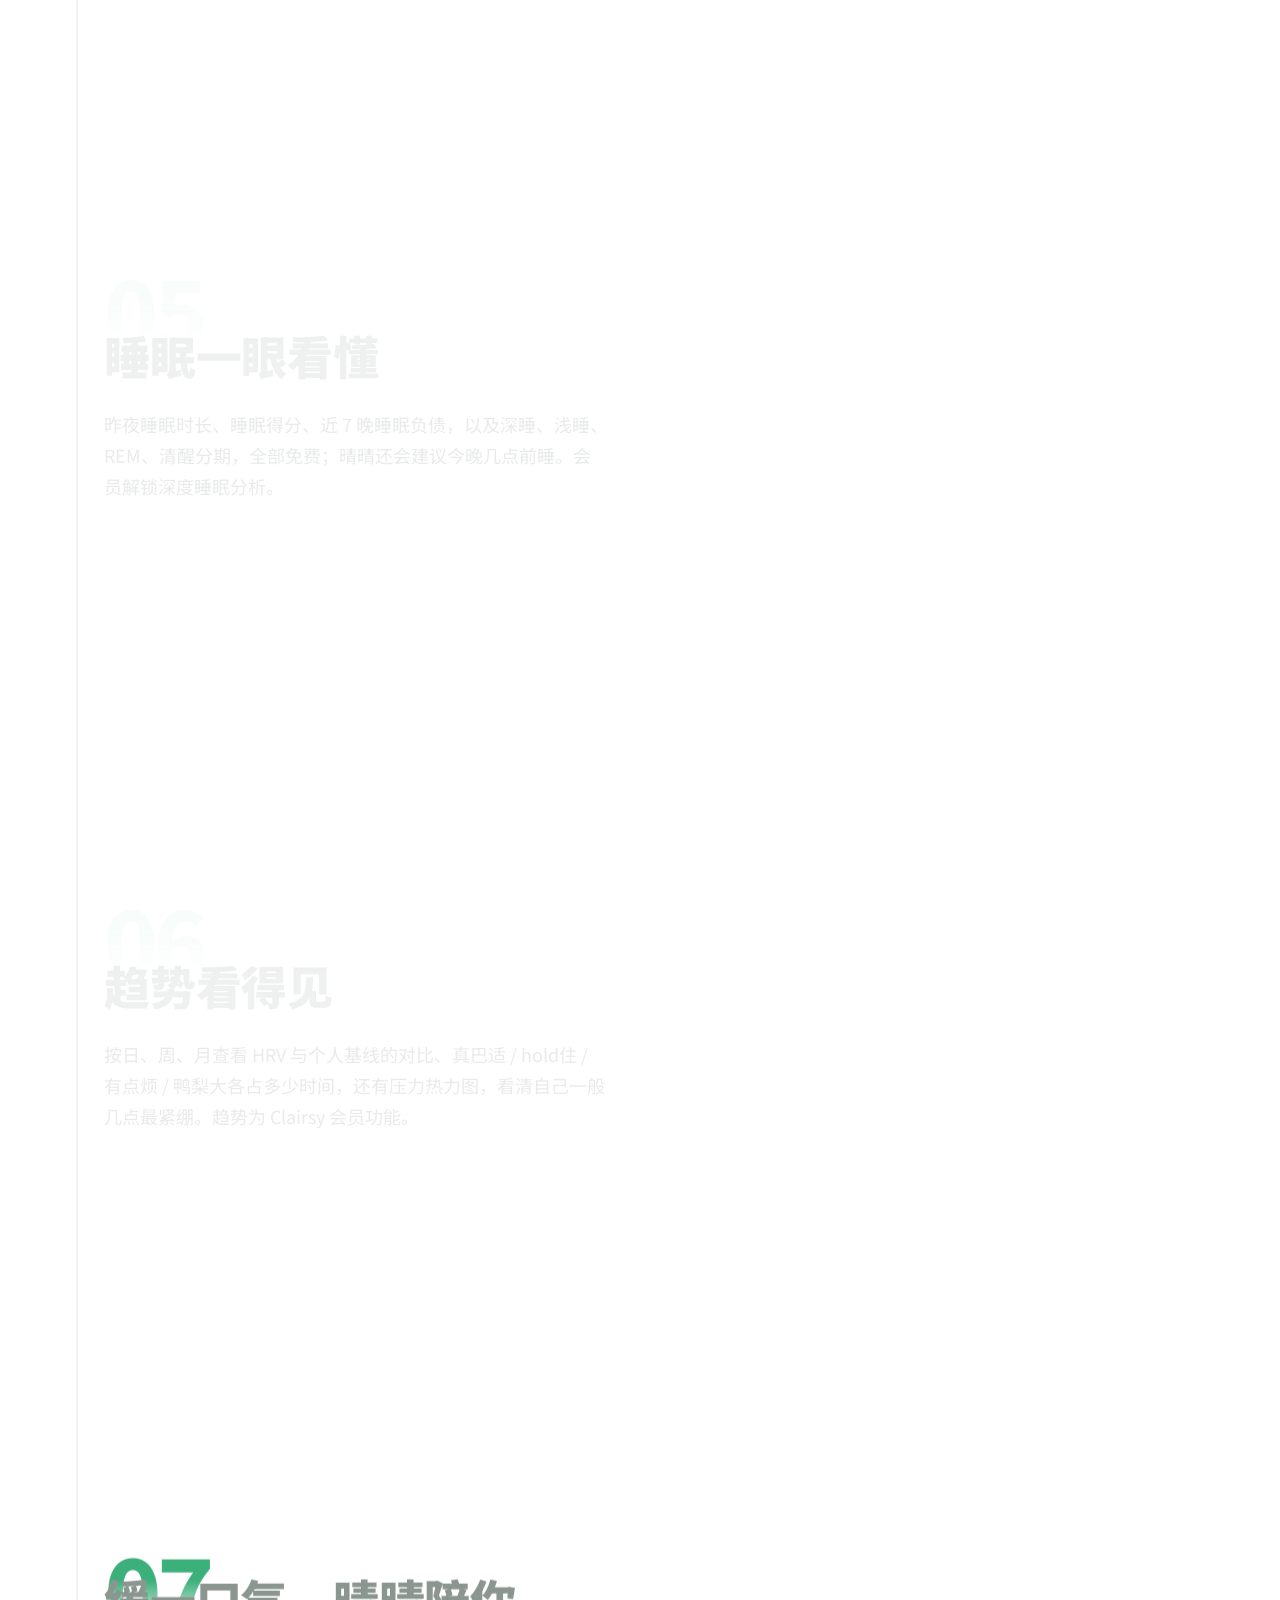
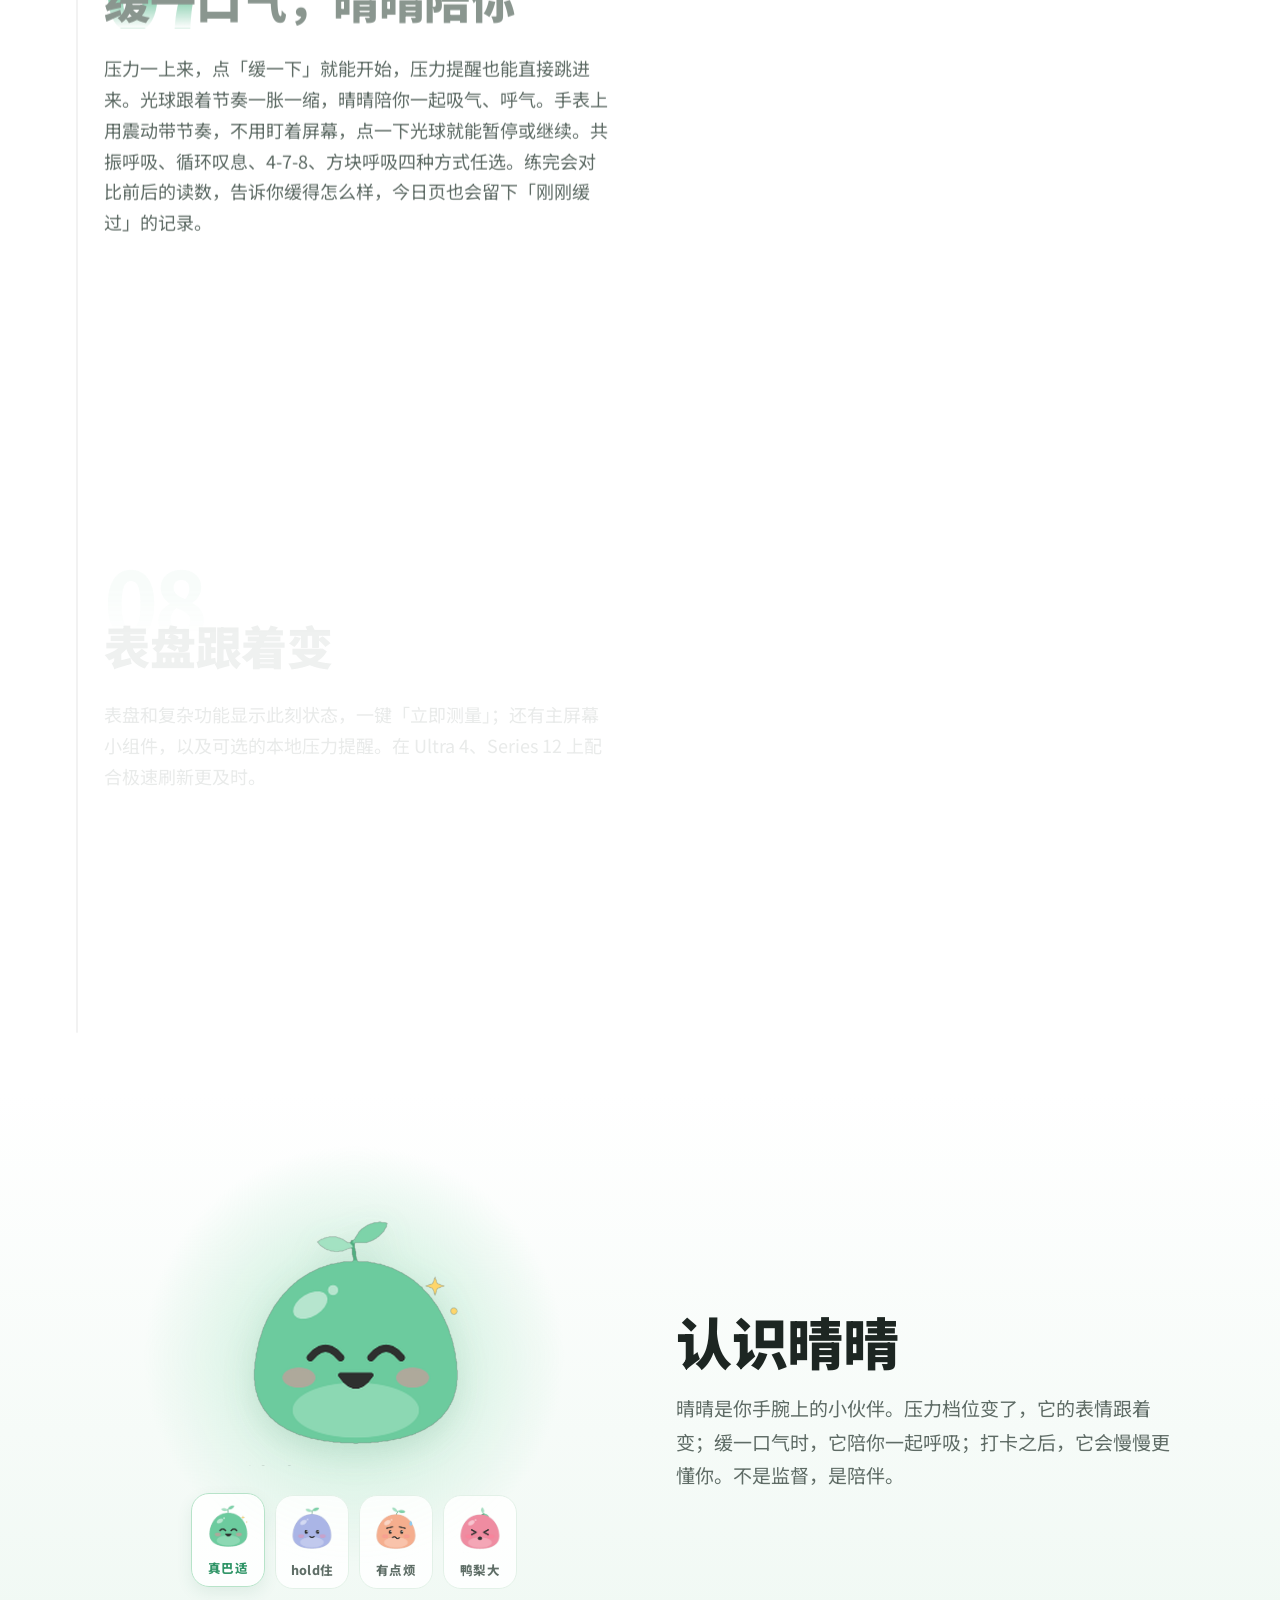
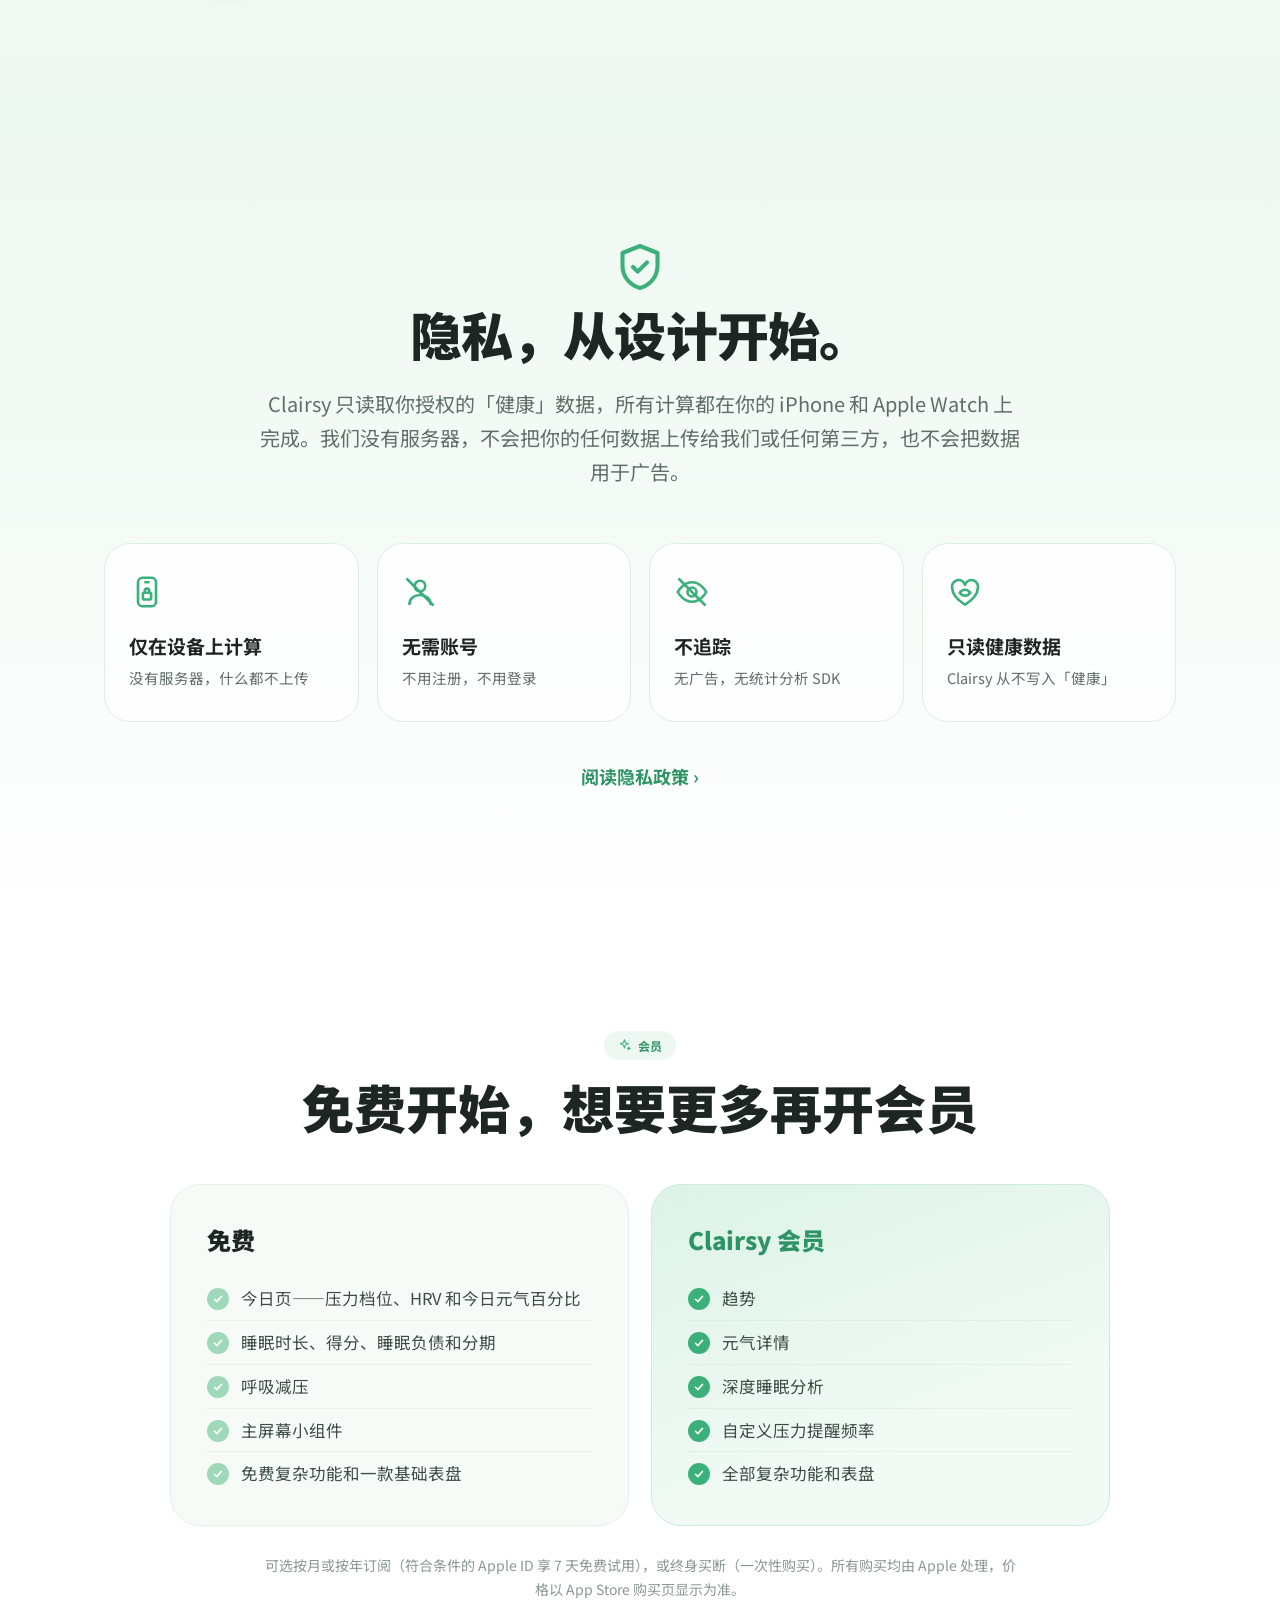
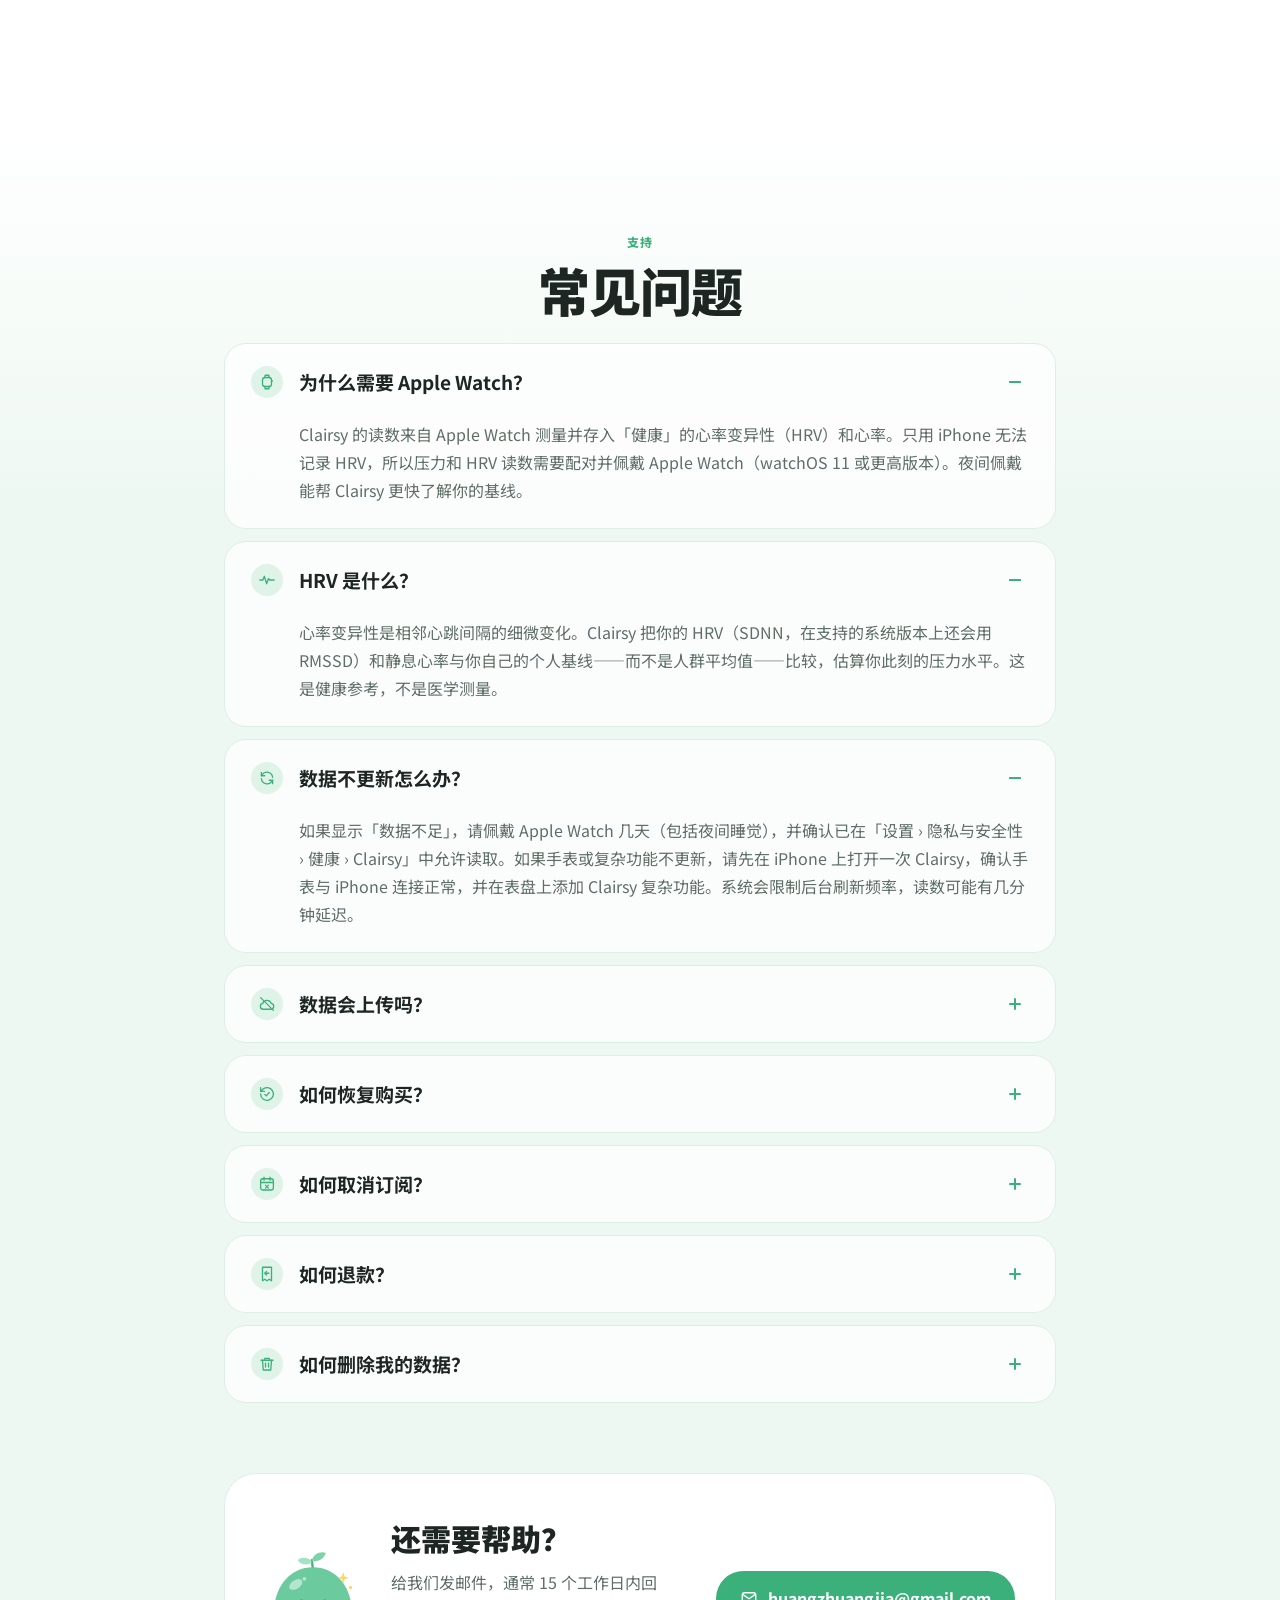
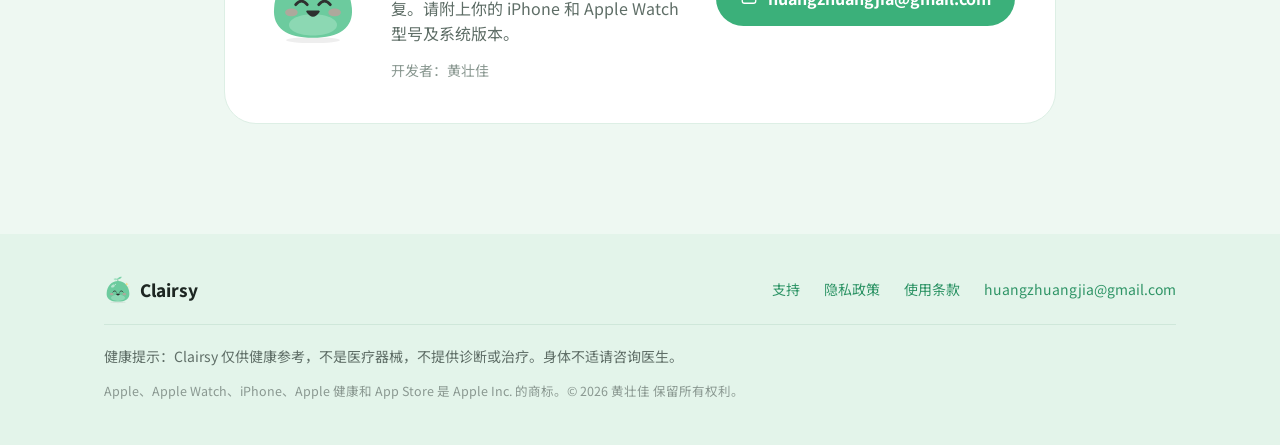
==== commit 93dd8f38: "Hero: drop free line next to App Store badge; step 03 EN watch alert reshoot (real Normal-mode copy," ====
--- a/zh/index.html
+++ b/zh/index.html
@@ -11,7 +11,7 @@
 <section class="hero"><div class="cloud c1"></div><div class="cloud c2"></div><div class="cloud c3"></div><div class="wrap hgrid"><div class="hin">
 <svg class="wx ld" style="--d:0" viewBox="0 0 64 44" aria-hidden="true"><circle cx="40" cy="16" r="11" fill="#FFD45C"/><path d="M14 40h30a10 10 0 0 0 1-19.9A13 13 0 0 0 20.5 24 8 8 0 0 0 14 40z" fill="#fff" stroke="#E3EFE8"/></svg>
 <p class="eyebrow ld" style="--d:0">Clairsy 晴晴 · Apple Watch 的 HRV 压力监测</p><h1 class="ld" style="--d:1">压力， 像<em>天气</em>一样看得见</h1><p class="comp ld" style="--d:2">晴晴慢慢陪着你，做最懂你的健康伙伴。</p><p class="lead ld" style="--d:3">Clairsy 读取 Apple Watch 记录的心率变异性（HRV）和心率，和你自己的基线比较，告诉你此刻状态——真巴适、hold住、有点烦还是鸭梨大。晴晴的表情会跟着你变。所有计算都在你的 iPhone 和 Apple Watch 上完成。</p>
-<div class="cta ld" style="--d:4"><a class="appstore" href="https://apps.apple.com/"><img src="../assets/badge-zh-cn.svg?v=65191b2d11" alt="在 App Store 下载" height="48"></a><span class="free">免费就能看此刻压力和元气百分比。</span></div>
+<div class="cta ld" style="--d:4"><a class="appstore" href="https://apps.apple.com/"><img src="../assets/badge-zh-cn.svg?v=65191b2d11" alt="在 App Store 下载" height="48"></a></div>
 <p class="req ld" style="--d:5">需要 iOS 18 或更高版本的 iPhone，并配对 Apple Watch（watchOS 11 或更高版本）。</p></div>
 <div class="hvis"><div class="stage ld" style="--d:5"><div class="glow"></div>
 <div class="dev p1" data-px="-0.06"><img src="../assets/vigor.webp?v=dfa2228dbb" alt="" width="603" height="1311"></div>
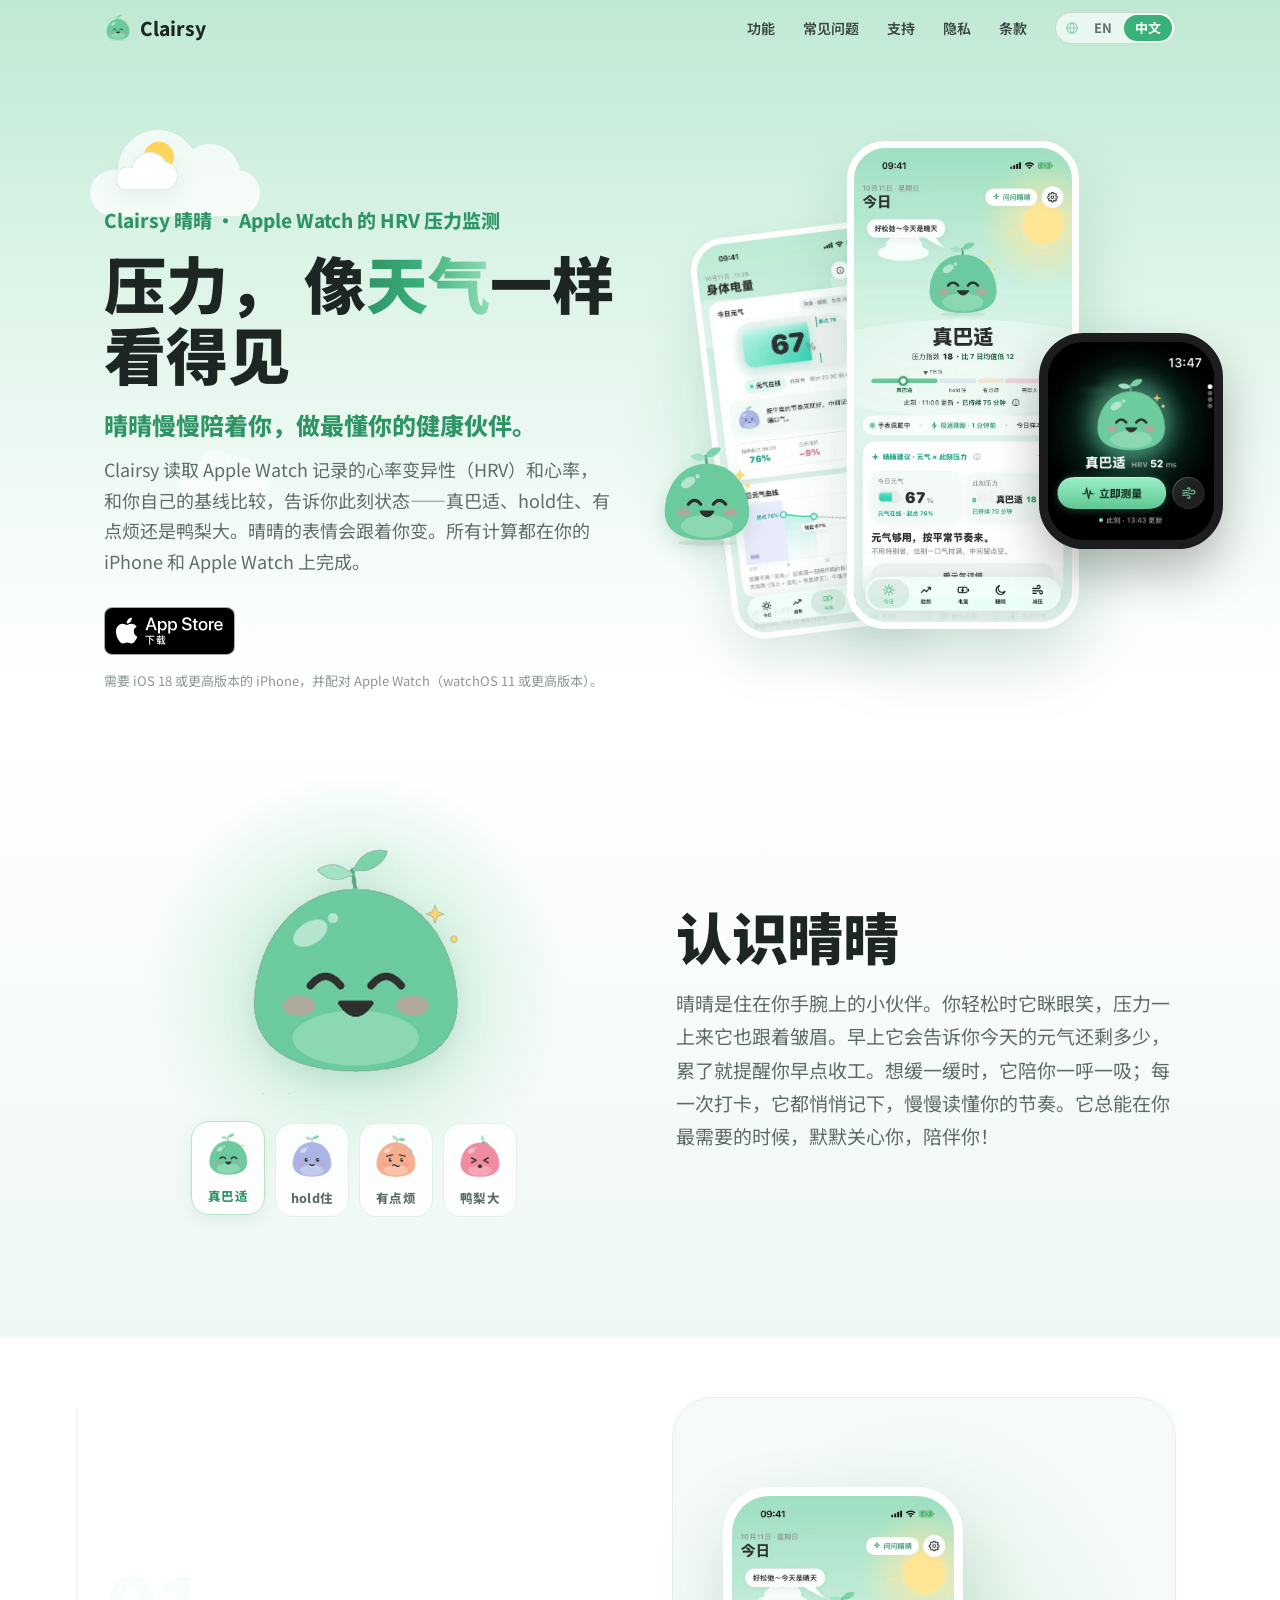
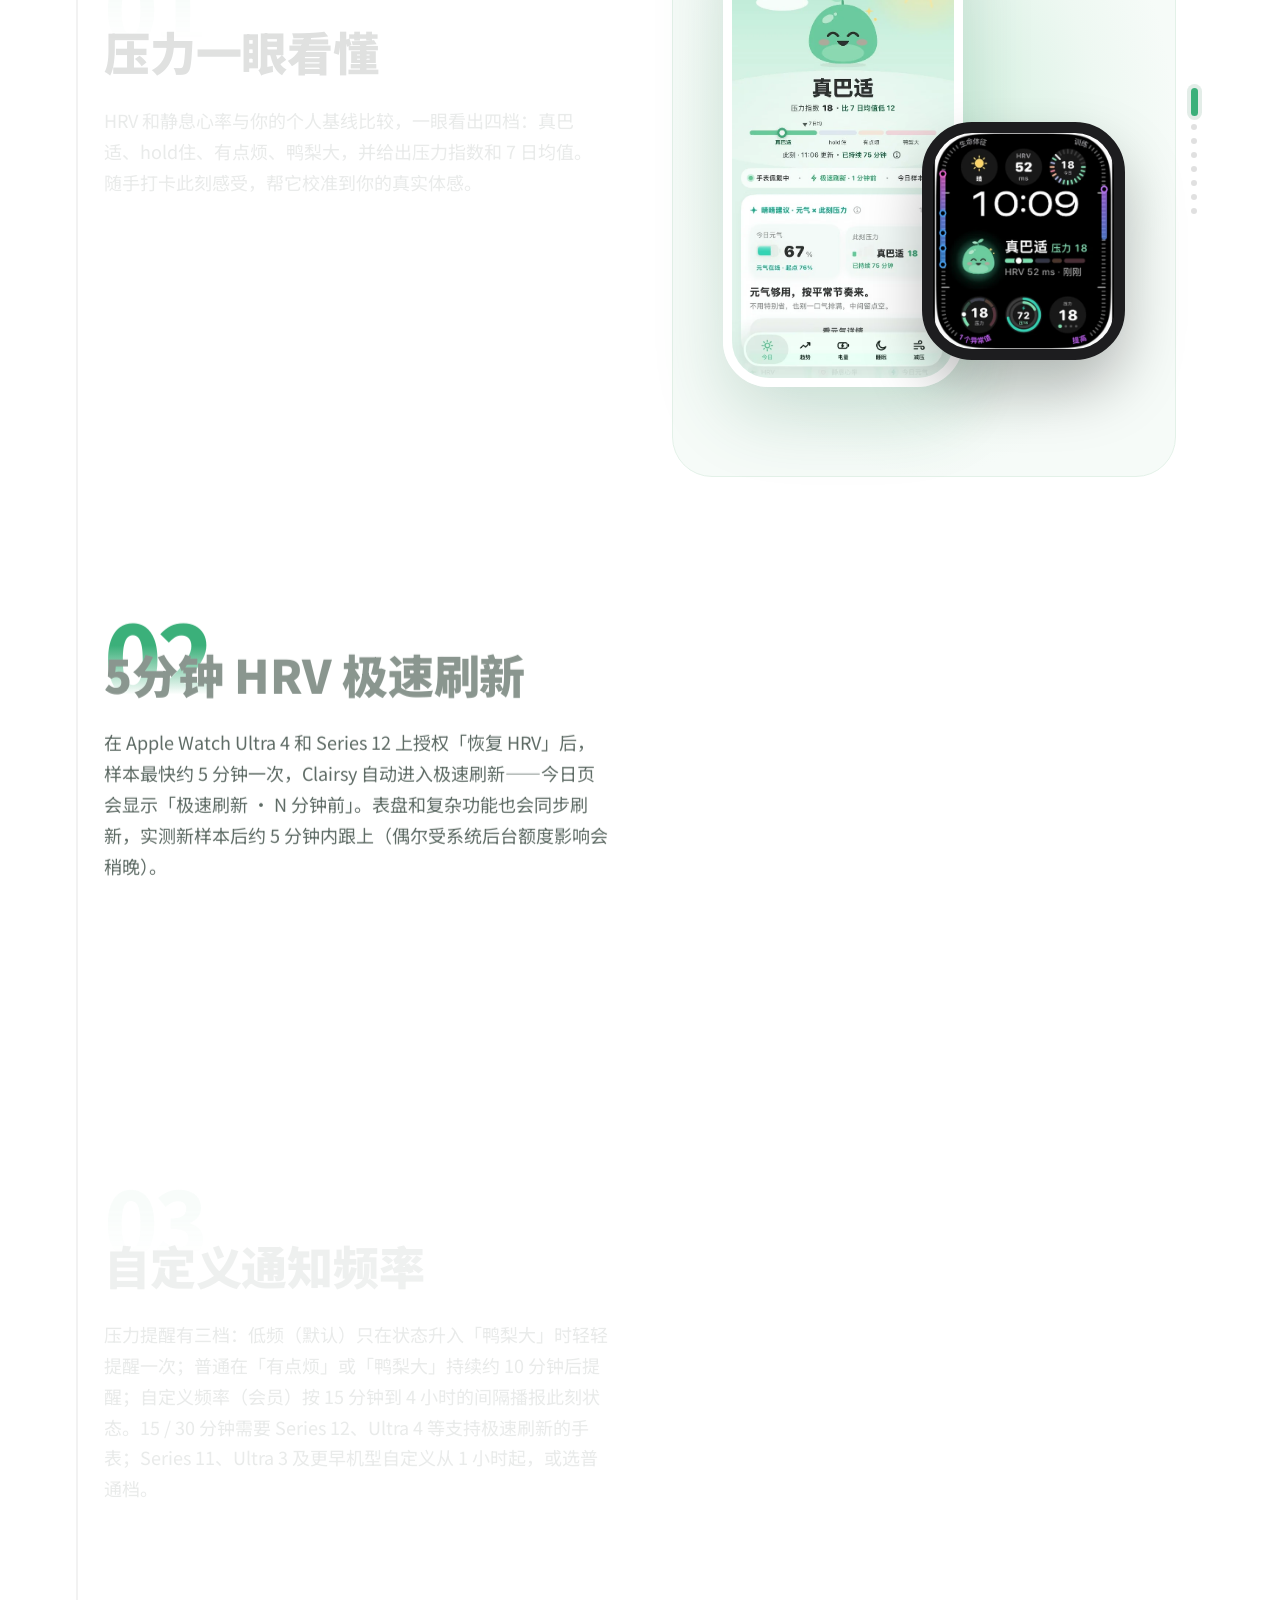
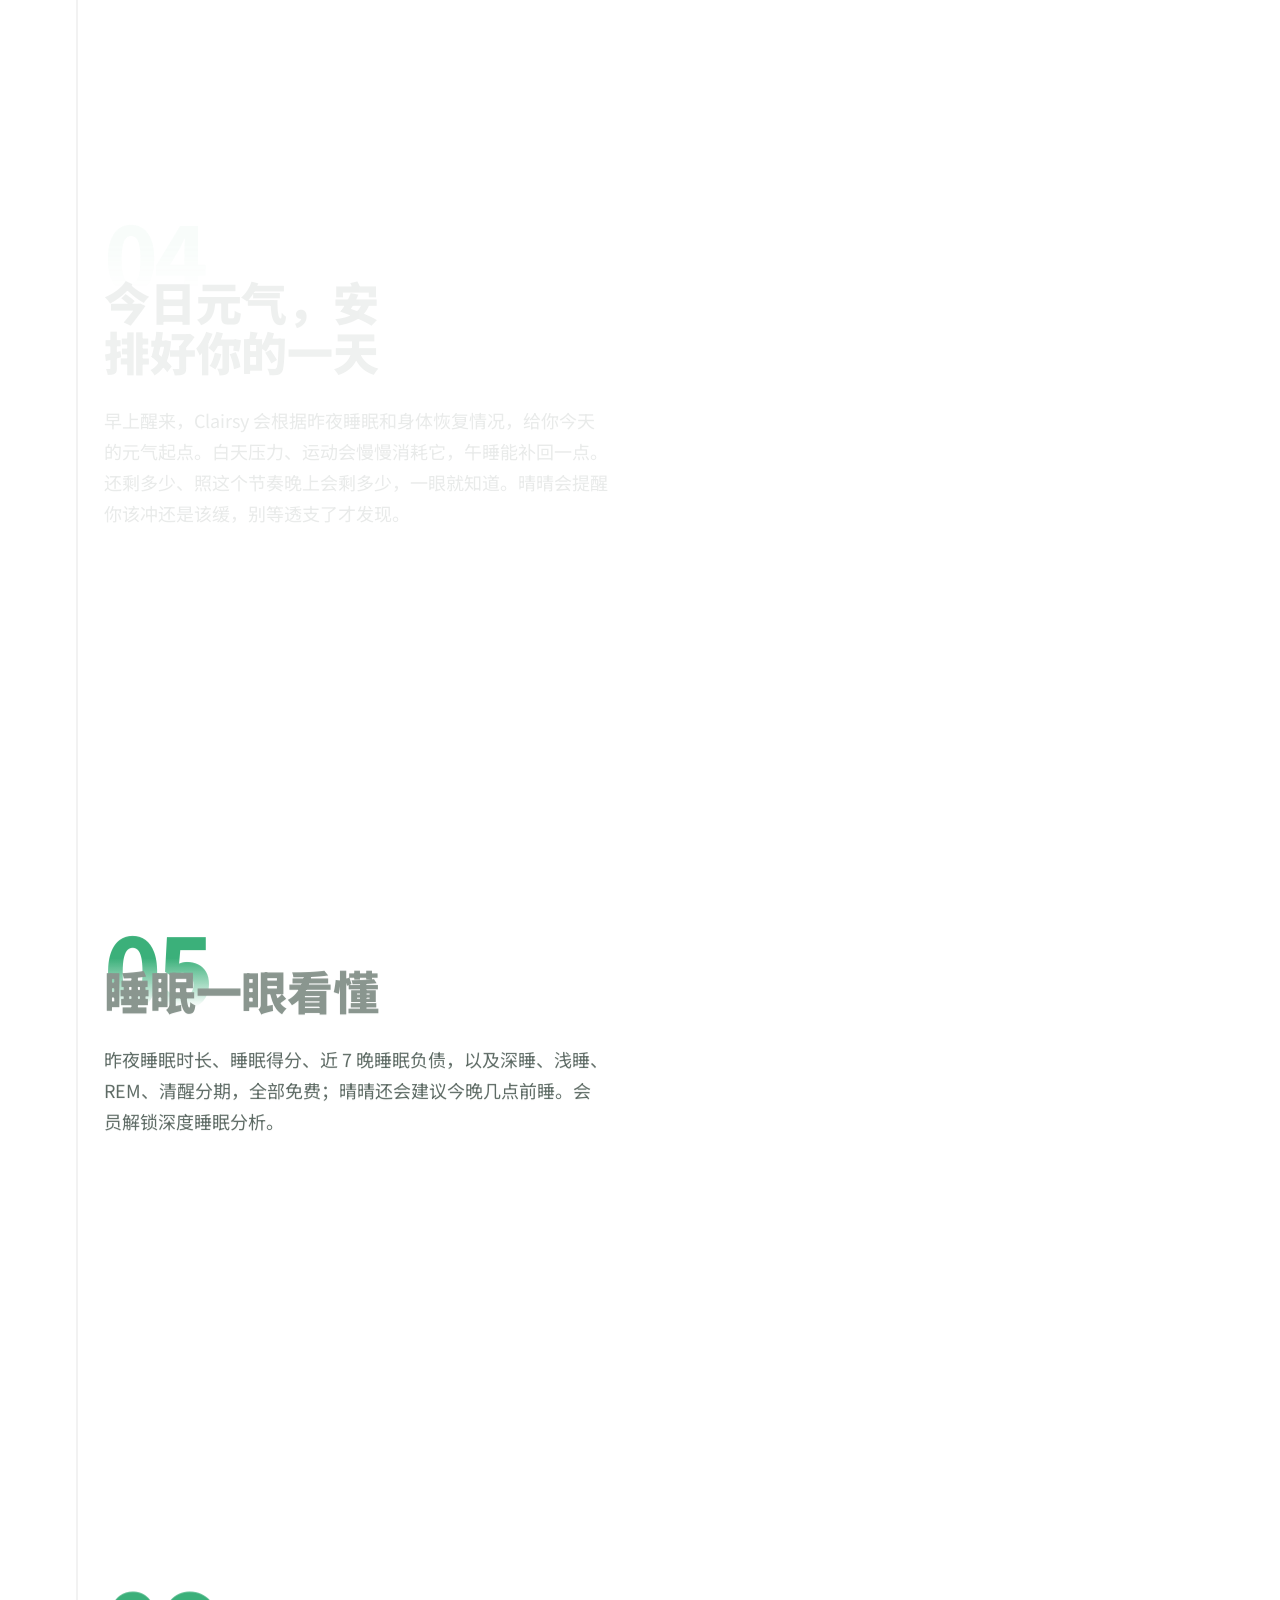
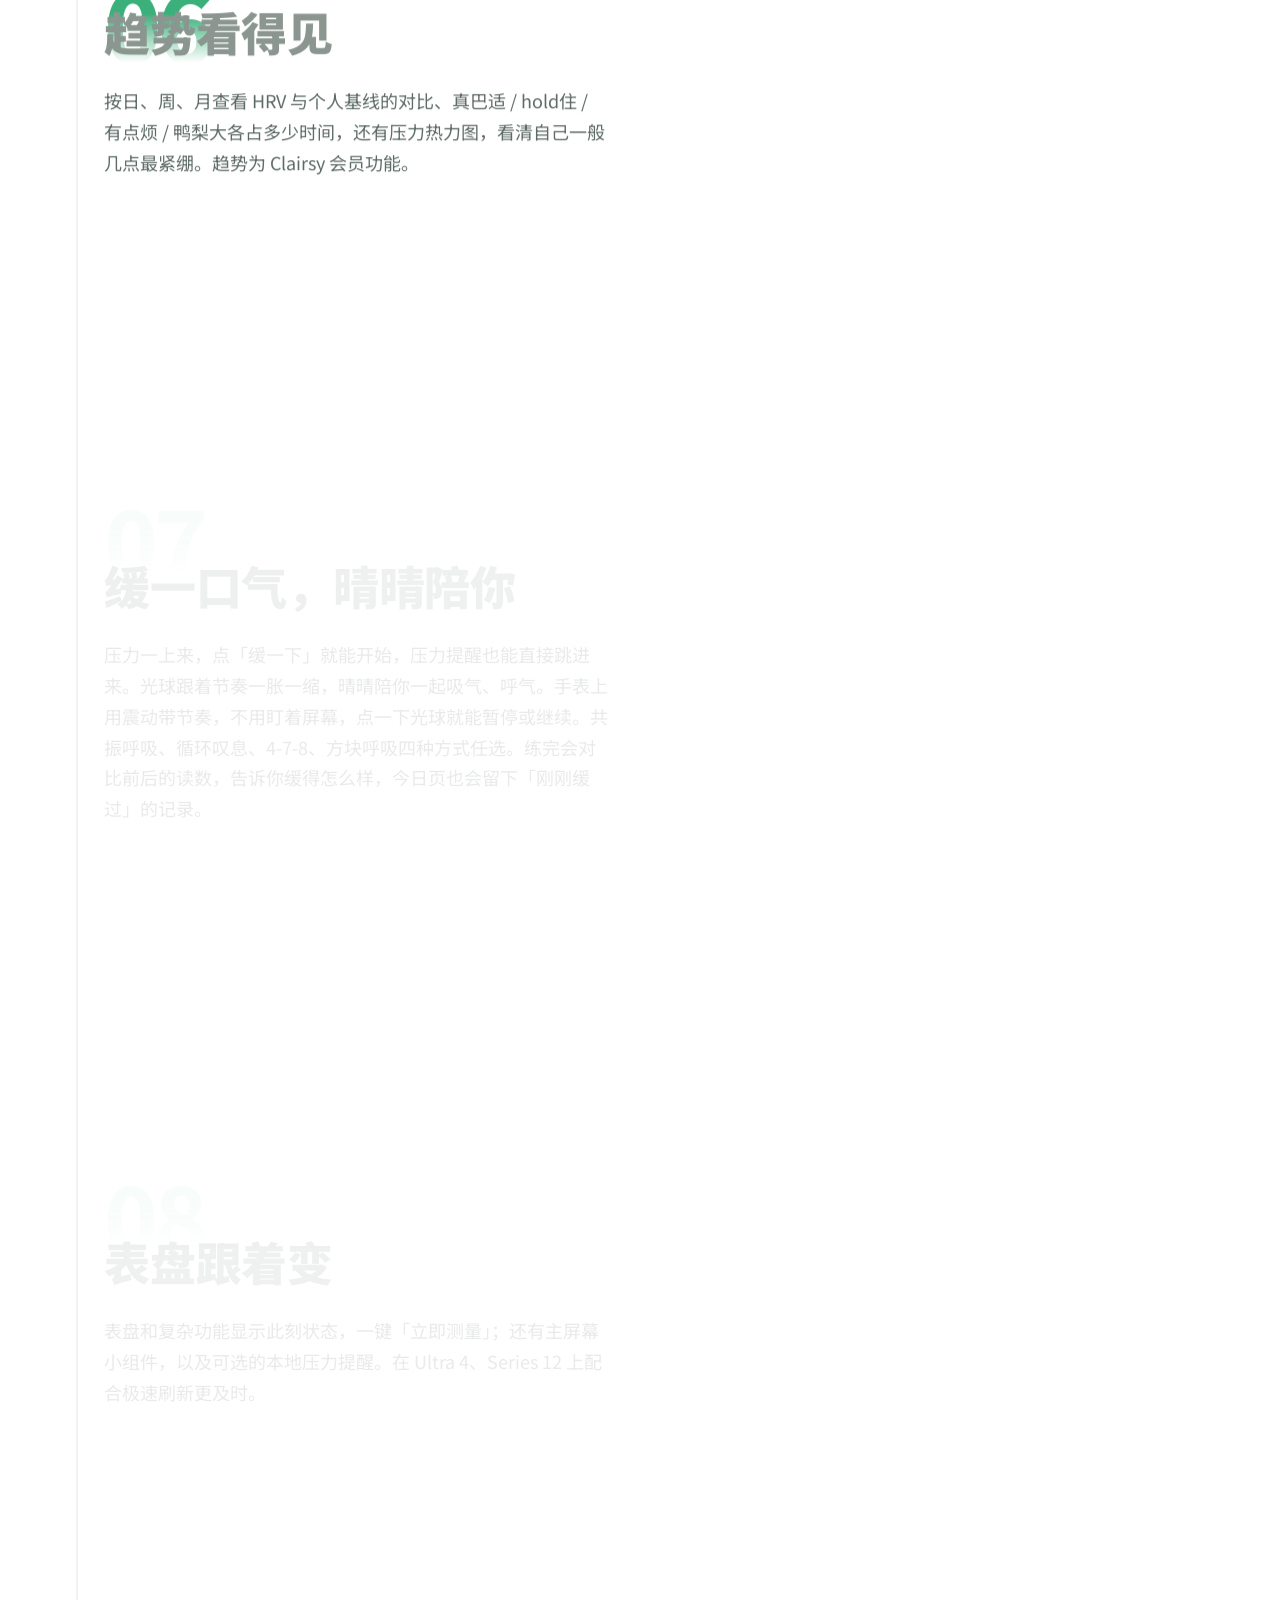
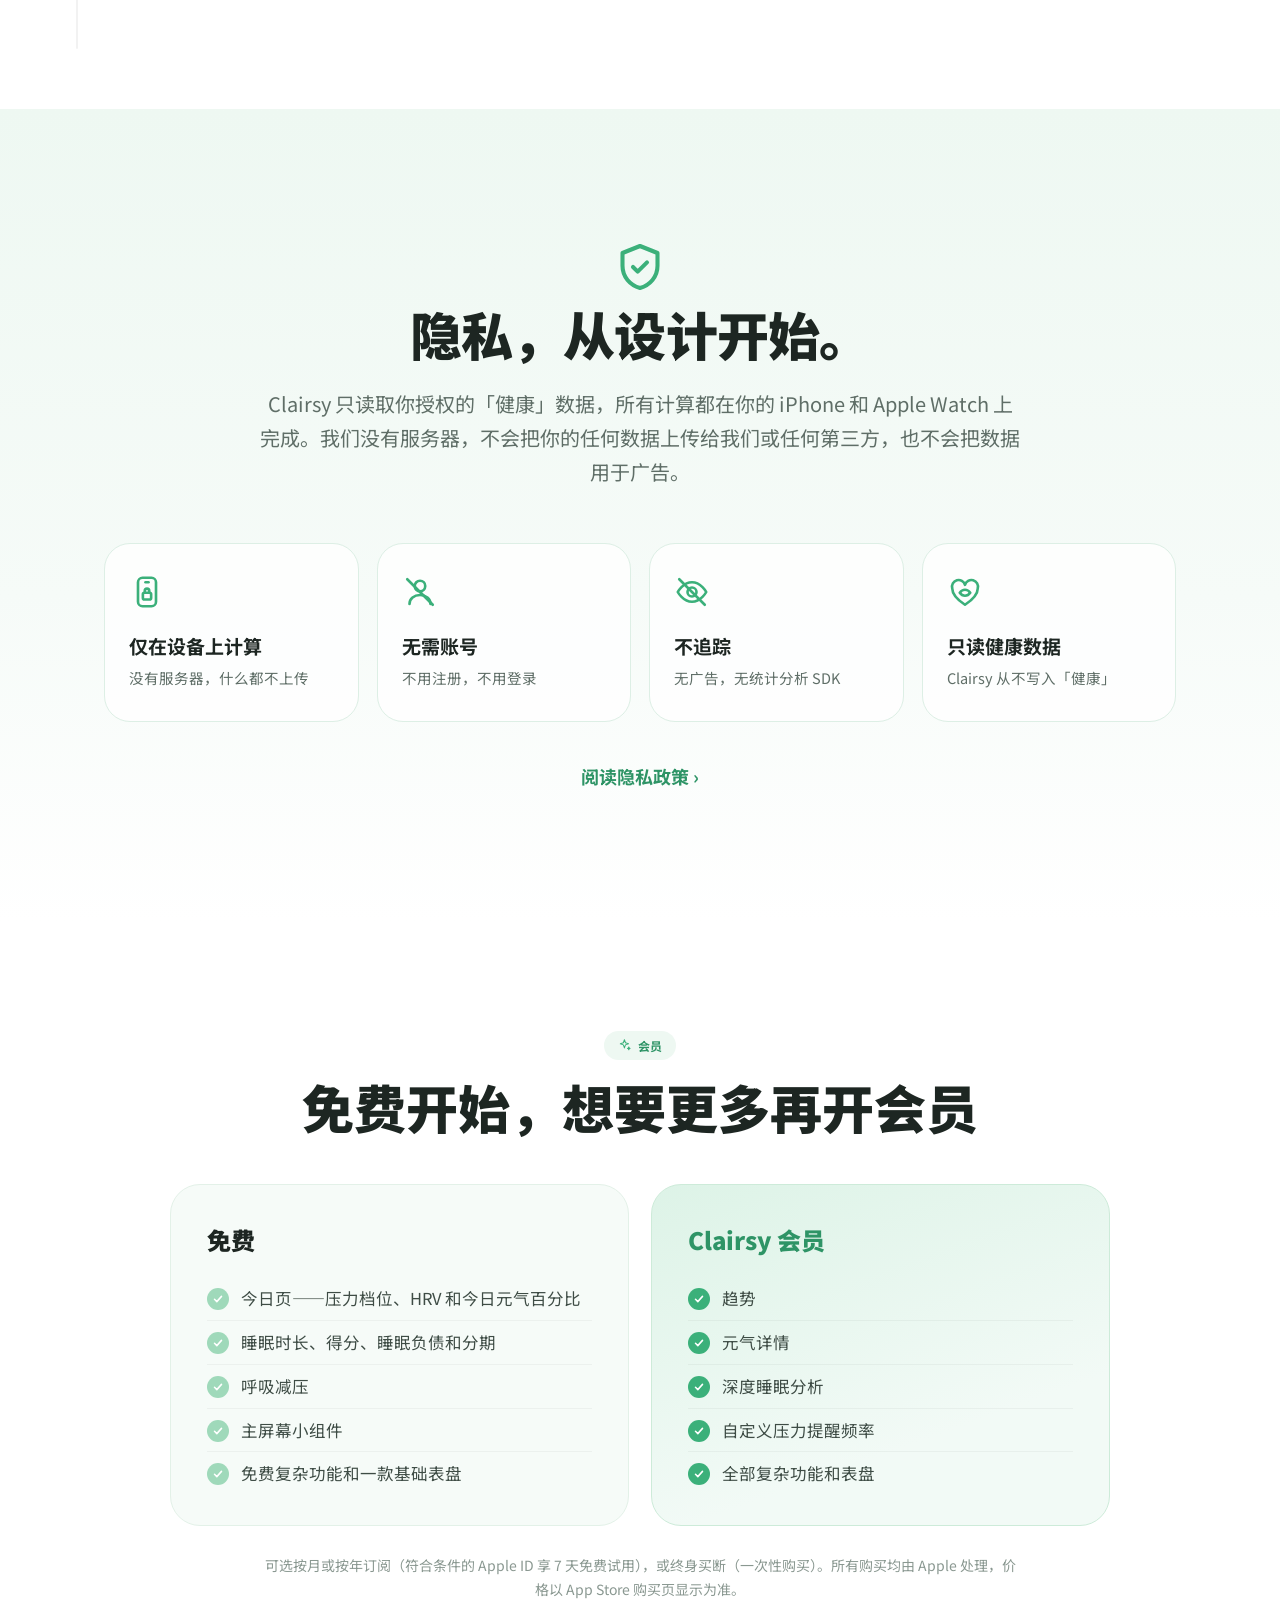
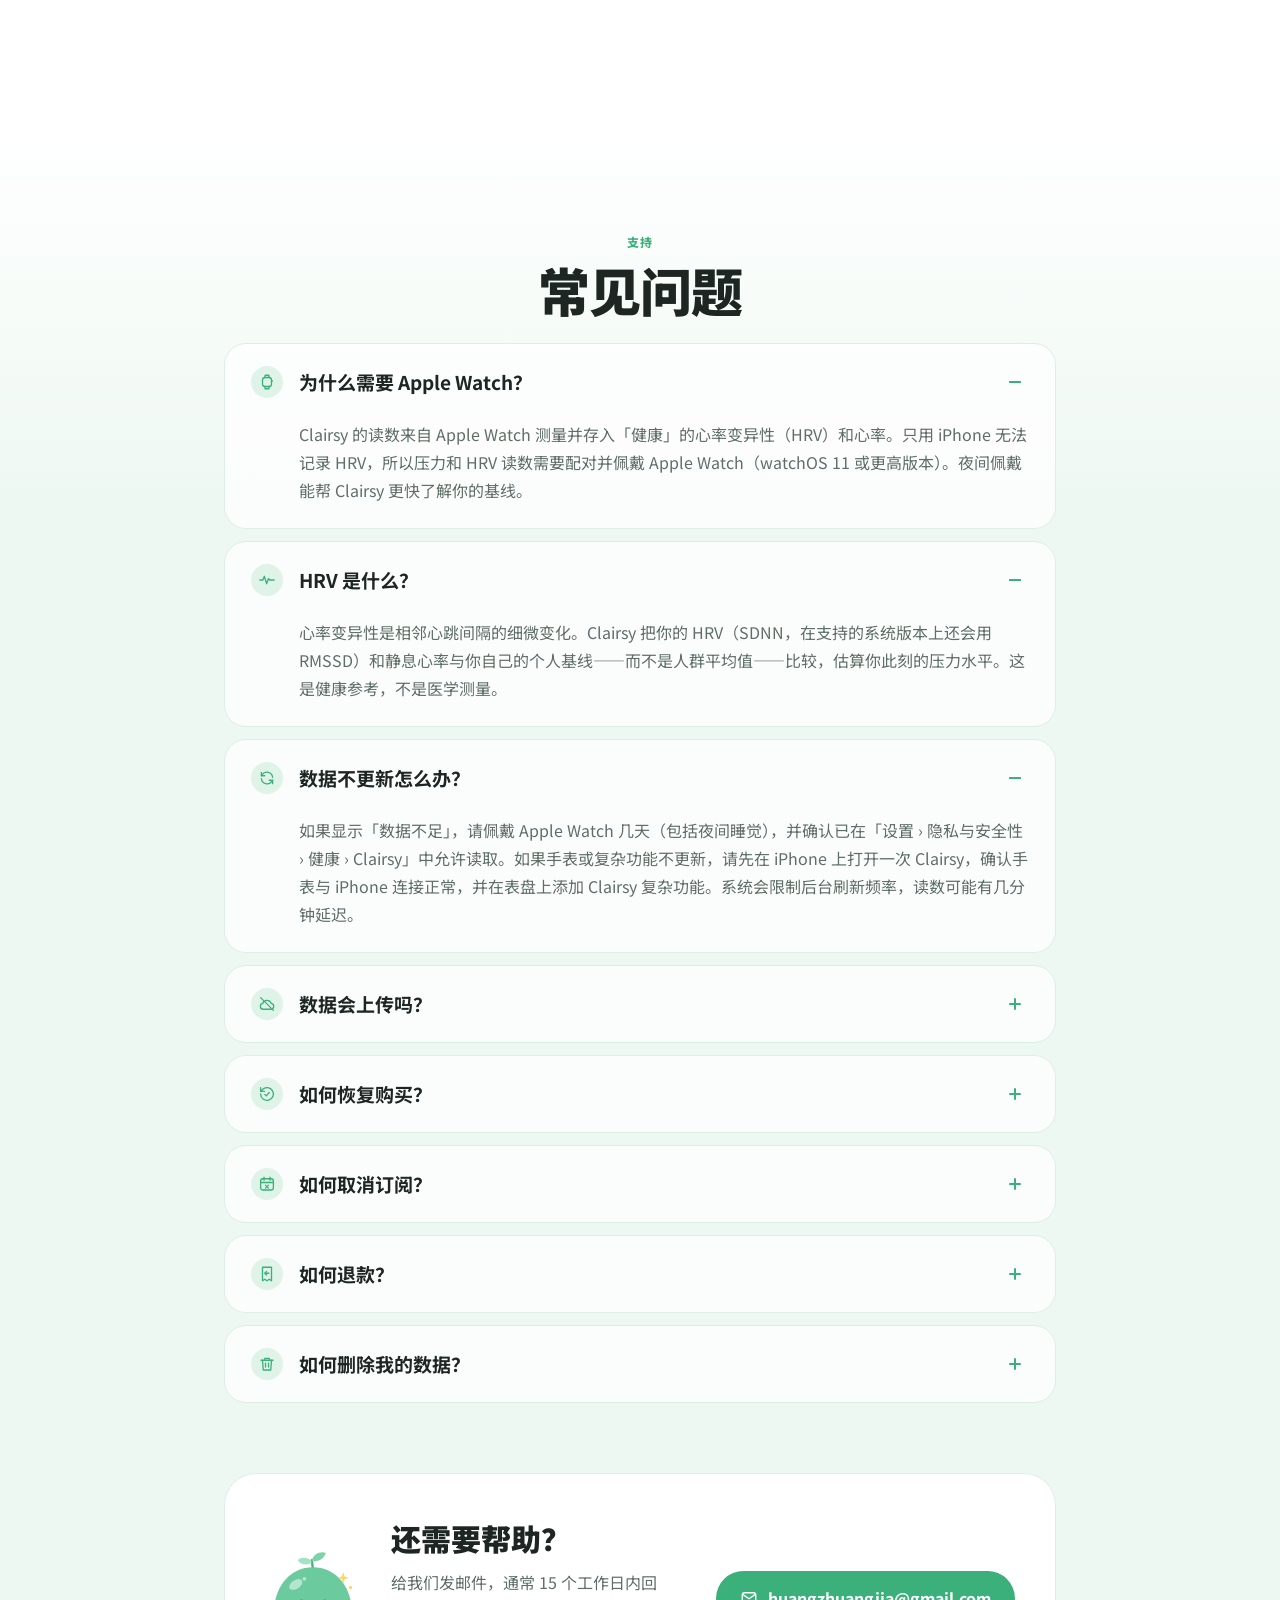
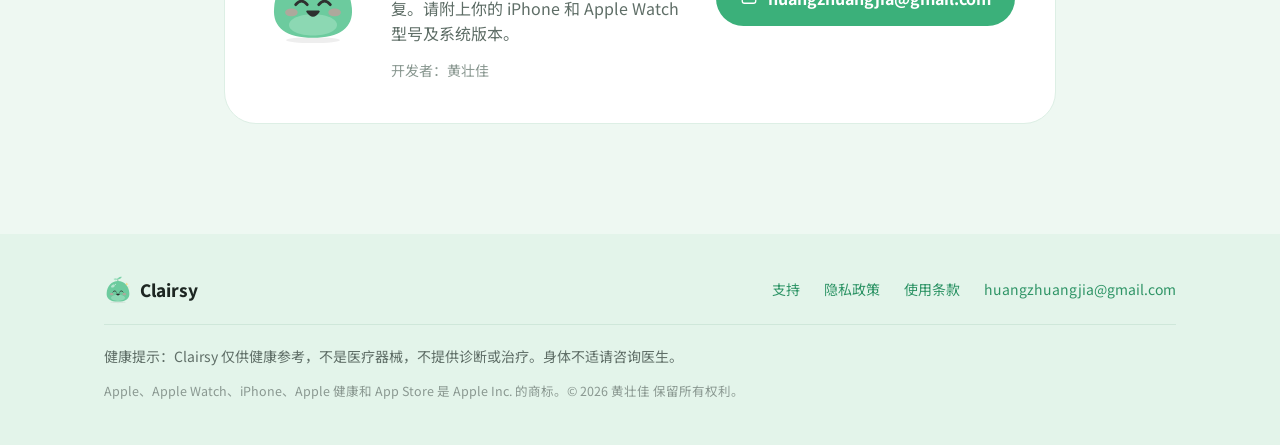
==== commit 93317182: "Move Meet Qingqing right after hero; new Qingqing copy (zh/en)" ====
--- a/zh/index.html
+++ b/zh/index.html
@@ -18,12 +18,12 @@
 <div class="dev p2" data-px="0"><img src="../assets/today-zh.webp?v=3d693c9e05" alt="Clairsy Today" width="603" height="1311"></div>
 <div class="dev wt" data-px="0.08"><img src="../assets/watch.webp?v=ed6af9df60" alt="Clairsy on Apple Watch" width="416" height="496"></div>
 <img class="mas" src="../assets/qingqing.svg?v=ae6b4a3a9c" alt="" width="135" height="135"></div></div></div></section>
-<section id="features" class="feat"><div class="wrap sgrid"><div class="steps"><div class="rail" aria-hidden="true"><i></i></div><div class="step reveal" data-step="0"><div class="stept"><span class="n" aria-hidden="true">01</span><h3>压力一眼看懂</h3></div><p>HRV 和静息心率与你的个人基线比较，一眼看出四档：真巴适、hold住、有点烦、鸭梨大，并给出压力指数和 7 日均值。随手打卡此刻感受，帮它校准到你的真实体感。</p><div class="inl"><div class="duo"><div class="ph"><img src="../assets/today-zh.webp?v=3d693c9e05" alt="Clairsy Today" width="603" height="1311" loading="lazy"></div><div class="wa"><img src="../assets/watch-ultra-zh.webp?v=36eac9ea85" alt="Clairsy Status Gauge face on Apple Watch Ultra" width="416" height="496" loading="lazy"></div></div></div></div><div class="step reveal" data-step="1"><div class="stept"><span class="n" aria-hidden="true">02</span><h3>5分钟 HRV 极速刷新</h3></div><p>在 Apple Watch Ultra 4 和 Series 12 上授权「恢复 HRV」后，样本最快约 5 分钟一次，Clairsy 自动进入极速刷新——今日页会显示「极速刷新 · N 分钟前」。表盘和复杂功能也会同步刷新，实测新样本后约 5 分钟内跟上（偶尔受系统后台额度影响会稍晚）。</p><div class="inl"><div class="duo"><div class="ph"><img src="../assets/hrv-zh.webp?v=d180db7a6f" alt="今日 · 极速刷新" width="603" height="1311" loading="lazy"></div><div class="wa"><img src="../assets/watch-status-zh.webp?v=9cf2dee778" alt="Clairsy on Apple Watch" width="416" height="496" loading="lazy"></div></div></div></div><div class="step reveal" data-step="2"><div class="stept"><span class="n" aria-hidden="true">03</span><h3>自定义通知频率</h3></div><p>压力提醒有三档：低频（默认）只在状态升入「鸭梨大」时轻轻提醒一次；普通在「有点烦」或「鸭梨大」持续约 10 分钟后提醒；自定义频率（会员）按 15 分钟到 4 小时的间隔播报此刻状态。15 / 30 分钟需要 Series 12、Ultra 4 等支持极速刷新的手表；Series 11、Ultra 3 及更早机型自定义从 1 小时起，或选普通档。</p><div class="inl"><div class="duo"><div class="ph"><img src="../assets/alerts-zh.webp?v=9ad0ef0657" alt="压力提醒" width="603" height="1311" loading="lazy"></div><div class="wa"><img src="../assets/watch-alert-zh.webp?v=819838a7f3" alt="Clairsy stress alert on Apple Watch" width="416" height="496" loading="lazy"></div></div></div></div><div class="step reveal" data-step="3"><div class="stept"><span class="n" aria-hidden="true">04</span><h3>今日元气，安排好你的一天</h3></div><p>早上醒来，Clairsy 会根据昨夜睡眠和身体恢复情况，给你今天的元气起点。白天压力、运动会慢慢消耗它，午睡能补回一点。还剩多少、照这个节奏晚上会剩多少，一眼就知道。晴晴会提醒你该冲还是该缓，别等透支了才发现。</p><div class="inl"><div class="duo"><div class="ph"><img src="../assets/vigor.webp?v=dfa2228dbb" alt="Daily Energy" width="603" height="1311" loading="lazy"></div><div class="wa"><img src="../assets/watch-vigor-zh.webp?v=fe0658d17a" alt="Daily Energy on Apple Watch" width="416" height="496" loading="lazy"></div></div></div></div><div class="step reveal" data-step="4"><div class="stept"><span class="n" aria-hidden="true">05</span><h3>睡眠一眼看懂</h3></div><p>昨夜睡眠时长、睡眠得分、近 7 晚睡眠负债，以及深睡、浅睡、REM、清醒分期，全部免费；晴晴还会建议今晚几点前睡。会员解锁深度睡眠分析。</p><div class="inl"><div class="ph"><img src="../assets/sleep-zh.webp?v=679f96642c" alt="睡眠" width="603" height="1311" loading="lazy"></div></div></div><div class="step reveal" data-step="5"><div class="stept"><span class="n" aria-hidden="true">06</span><h3>趋势看得见</h3></div><p>按日、周、月查看 HRV 与个人基线的对比、真巴适 / hold住 / 有点烦 / 鸭梨大各占多少时间，还有压力热力图，看清自己一般几点最紧绷。趋势为 Clairsy 会员功能。</p><div class="inl"><div class="duo"><div class="ph"><img src="../assets/trends-zh.webp?v=80457499c8" alt="趋势" width="603" height="1311" loading="lazy"></div><div class="wa"><img src="../assets/watch-today-zh.webp?v=bc18fa4160" alt="Today’s stress timeline on Apple Watch" width="416" height="496" loading="lazy"></div></div></div></div><div class="step reveal" data-step="6"><div class="stept"><span class="n" aria-hidden="true">07</span><h3>缓一口气，晴晴陪你</h3></div><p>压力一上来，点「缓一下」就能开始，压力提醒也能直接跳进来。光球跟着节奏一胀一缩，晴晴陪你一起吸气、呼气。手表上用震动带节奏，不用盯着屏幕，点一下光球就能暂停或继续。共振呼吸、循环叹息、4-7-8、方块呼吸四种方式任选。练完会对比前后的读数，告诉你缓得怎么样，今日页也会留下「刚刚缓过」的记录。</p><div class="inl"><div class="duo"><div class="ph"><img src="../assets/breath-zh.webp?v=1e5c2805f1" alt="呼吸减压" width="603" height="1311" loading="lazy"></div><div class="wa"><img src="../assets/watch-breath-zh.webp?v=5c191de065" alt="Breathe on Apple Watch" width="416" height="496" loading="lazy"></div></div></div></div><div class="step reveal" data-step="7"><div class="stept"><span class="n" aria-hidden="true">08</span><h3>表盘跟着变</h3></div><p>表盘和复杂功能显示此刻状态，一键「立即测量」；还有主屏幕小组件，以及可选的本地压力提醒。在 Ultra 4、Series 12 上配合极速刷新更及时。</p><div class="inl"><div class="wa"><img src="../assets/watch.webp?v=ed6af9df60" alt="Clairsy on Apple Watch" width="416" height="496" loading="lazy"></div></div></div></div><div class="sticky"><div class="devbox"><div class="frame on" data-frame="0"><div class="duo"><div class="ph"><img src="../assets/today-zh.webp?v=3d693c9e05" alt="Clairsy Today" width="603" height="1311" loading="lazy"></div><div class="wa"><img src="../assets/watch-ultra-zh.webp?v=36eac9ea85" alt="Clairsy Status Gauge face on Apple Watch Ultra" width="416" height="496" loading="lazy"></div></div></div><div class="frame" data-frame="1"><div class="duo"><div class="ph"><img src="../assets/hrv-zh.webp?v=d180db7a6f" alt="今日 · 极速刷新" width="603" height="1311" loading="lazy"></div><div class="wa"><img src="../assets/watch-status-zh.webp?v=9cf2dee778" alt="Clairsy on Apple Watch" width="416" height="496" loading="lazy"></div></div></div><div class="frame" data-frame="2"><div class="duo"><div class="ph"><img src="../assets/alerts-zh.webp?v=9ad0ef0657" alt="压力提醒" width="603" height="1311" loading="lazy"></div><div class="wa"><img src="../assets/watch-alert-zh.webp?v=819838a7f3" alt="Clairsy stress alert on Apple Watch" width="416" height="496" loading="lazy"></div></div></div><div class="frame" data-frame="3"><div class="duo"><div class="ph"><img src="../assets/vigor.webp?v=dfa2228dbb" alt="Daily Energy" width="603" height="1311" loading="lazy"></div><div class="wa"><img src="../assets/watch-vigor-zh.webp?v=fe0658d17a" alt="Daily Energy on Apple Watch" width="416" height="496" loading="lazy"></div></div></div><div class="frame" data-frame="4"><div class="ph"><img src="../assets/sleep-zh.webp?v=679f96642c" alt="睡眠" width="603" height="1311" loading="lazy"></div></div><div class="frame" data-frame="5"><div class="duo"><div class="ph"><img src="../assets/trends-zh.webp?v=80457499c8" alt="趋势" width="603" height="1311" loading="lazy"></div><div class="wa"><img src="../assets/watch-today-zh.webp?v=bc18fa4160" alt="Today’s stress timeline on Apple Watch" width="416" height="496" loading="lazy"></div></div></div><div class="frame" data-frame="6"><div class="duo"><div class="ph"><img src="../assets/breath-zh.webp?v=1e5c2805f1" alt="呼吸减压" width="603" height="1311" loading="lazy"></div><div class="wa"><img src="../assets/watch-breath-zh.webp?v=5c191de065" alt="Breathe on Apple Watch" width="416" height="496" loading="lazy"></div></div></div><div class="frame" data-frame="7"><div class="wa"><img src="../assets/watch.webp?v=ed6af9df60" alt="Clairsy on Apple Watch" width="416" height="496" loading="lazy"></div></div></div><div class="dots" aria-hidden="true"><i class="on"></i><i class=""></i><i class=""></i><i class=""></i><i class=""></i><i class=""></i><i class=""></i><i class=""></i></div></div></div></section>
 <section id="qingqing" class="meet"><div class="wrap"><div class="meetcard reveal">
 <div class="meetvis"><div class="meet-stage" aria-hidden="true"><img class="meet-face on" data-mood="chill" src="../assets/moods/chill.png?v=1ec6799918" alt="" width="220" height="220" loading="lazy"><img class="meet-face" data-mood="steady" src="../assets/moods/steady.png?v=08b04779e4" alt="" width="220" height="220" loading="lazy"><img class="meet-face" data-mood="tense" src="../assets/moods/tense.png?v=b3b451586a" alt="" width="220" height="220" loading="lazy"><img class="meet-face" data-mood="stressed" src="../assets/moods/stressed.png?v=03b7959c35" alt="" width="220" height="220" loading="lazy"></div>
 <div class="moods" role="group" aria-label="认识晴晴"><button type="button" class="mood on" data-mood="chill" aria-pressed="true"><img src="../assets/moods/chill.png?v=1ec6799918" alt="" width="56" height="56" loading="lazy"><span>真巴适</span></button><button type="button" class="mood" data-mood="steady" aria-pressed="false"><img src="../assets/moods/steady.png?v=08b04779e4" alt="" width="56" height="56" loading="lazy"><span>hold住</span></button><button type="button" class="mood" data-mood="tense" aria-pressed="false"><img src="../assets/moods/tense.png?v=b3b451586a" alt="" width="56" height="56" loading="lazy"><span>有点烦</span></button><button type="button" class="mood" data-mood="stressed" aria-pressed="false"><img src="../assets/moods/stressed.png?v=03b7959c35" alt="" width="56" height="56" loading="lazy"><span>鸭梨大</span></button></div></div>
-<div class="meettxt"><h2>认识晴晴</h2><p>晴晴是你手腕上的小伙伴。压力档位变了，它的表情跟着变；缓一口气时，它陪你一起呼吸；打卡之后，它会慢慢更懂你。不是监督，是陪伴。</p></div>
+<div class="meettxt"><h2>认识晴晴</h2><p>晴晴是住在你手腕上的小伙伴。你轻松时它眯眼笑，压力一上来它也跟着皱眉。早上它会告诉你今天的元气还剩多少，累了就提醒你早点收工。想缓一缓时，它陪你一呼一吸；每一次打卡，它都悄悄记下，慢慢读懂你的节奏。它总能在你最需要的时候，默默关心你，陪伴你！</p></div>
 </div></div></section>
+<section id="features" class="feat"><div class="wrap sgrid"><div class="steps"><div class="rail" aria-hidden="true"><i></i></div><div class="step reveal" data-step="0"><div class="stept"><span class="n" aria-hidden="true">01</span><h3>压力一眼看懂</h3></div><p>HRV 和静息心率与你的个人基线比较，一眼看出四档：真巴适、hold住、有点烦、鸭梨大，并给出压力指数和 7 日均值。随手打卡此刻感受，帮它校准到你的真实体感。</p><div class="inl"><div class="duo"><div class="ph"><img src="../assets/today-zh.webp?v=3d693c9e05" alt="Clairsy Today" width="603" height="1311" loading="lazy"></div><div class="wa"><img src="../assets/watch-ultra-zh.webp?v=36eac9ea85" alt="Clairsy Status Gauge face on Apple Watch Ultra" width="416" height="496" loading="lazy"></div></div></div></div><div class="step reveal" data-step="1"><div class="stept"><span class="n" aria-hidden="true">02</span><h3>5分钟 HRV 极速刷新</h3></div><p>在 Apple Watch Ultra 4 和 Series 12 上授权「恢复 HRV」后，样本最快约 5 分钟一次，Clairsy 自动进入极速刷新——今日页会显示「极速刷新 · N 分钟前」。表盘和复杂功能也会同步刷新，实测新样本后约 5 分钟内跟上（偶尔受系统后台额度影响会稍晚）。</p><div class="inl"><div class="duo"><div class="ph"><img src="../assets/hrv-zh.webp?v=d180db7a6f" alt="今日 · 极速刷新" width="603" height="1311" loading="lazy"></div><div class="wa"><img src="../assets/watch-status-zh.webp?v=9cf2dee778" alt="Clairsy on Apple Watch" width="416" height="496" loading="lazy"></div></div></div></div><div class="step reveal" data-step="2"><div class="stept"><span class="n" aria-hidden="true">03</span><h3>自定义通知频率</h3></div><p>压力提醒有三档：低频（默认）只在状态升入「鸭梨大」时轻轻提醒一次；普通在「有点烦」或「鸭梨大」持续约 10 分钟后提醒；自定义频率（会员）按 15 分钟到 4 小时的间隔播报此刻状态。15 / 30 分钟需要 Series 12、Ultra 4 等支持极速刷新的手表；Series 11、Ultra 3 及更早机型自定义从 1 小时起，或选普通档。</p><div class="inl"><div class="duo"><div class="ph"><img src="../assets/alerts-zh.webp?v=9ad0ef0657" alt="压力提醒" width="603" height="1311" loading="lazy"></div><div class="wa"><img src="../assets/watch-alert-zh.webp?v=819838a7f3" alt="Clairsy stress alert on Apple Watch" width="416" height="496" loading="lazy"></div></div></div></div><div class="step reveal" data-step="3"><div class="stept"><span class="n" aria-hidden="true">04</span><h3>今日元气，安排好你的一天</h3></div><p>早上醒来，Clairsy 会根据昨夜睡眠和身体恢复情况，给你今天的元气起点。白天压力、运动会慢慢消耗它，午睡能补回一点。还剩多少、照这个节奏晚上会剩多少，一眼就知道。晴晴会提醒你该冲还是该缓，别等透支了才发现。</p><div class="inl"><div class="duo"><div class="ph"><img src="../assets/vigor.webp?v=dfa2228dbb" alt="Daily Energy" width="603" height="1311" loading="lazy"></div><div class="wa"><img src="../assets/watch-vigor-zh.webp?v=fe0658d17a" alt="Daily Energy on Apple Watch" width="416" height="496" loading="lazy"></div></div></div></div><div class="step reveal" data-step="4"><div class="stept"><span class="n" aria-hidden="true">05</span><h3>睡眠一眼看懂</h3></div><p>昨夜睡眠时长、睡眠得分、近 7 晚睡眠负债，以及深睡、浅睡、REM、清醒分期，全部免费；晴晴还会建议今晚几点前睡。会员解锁深度睡眠分析。</p><div class="inl"><div class="ph"><img src="../assets/sleep-zh.webp?v=679f96642c" alt="睡眠" width="603" height="1311" loading="lazy"></div></div></div><div class="step reveal" data-step="5"><div class="stept"><span class="n" aria-hidden="true">06</span><h3>趋势看得见</h3></div><p>按日、周、月查看 HRV 与个人基线的对比、真巴适 / hold住 / 有点烦 / 鸭梨大各占多少时间，还有压力热力图，看清自己一般几点最紧绷。趋势为 Clairsy 会员功能。</p><div class="inl"><div class="duo"><div class="ph"><img src="../assets/trends-zh.webp?v=80457499c8" alt="趋势" width="603" height="1311" loading="lazy"></div><div class="wa"><img src="../assets/watch-today-zh.webp?v=bc18fa4160" alt="Today’s stress timeline on Apple Watch" width="416" height="496" loading="lazy"></div></div></div></div><div class="step reveal" data-step="6"><div class="stept"><span class="n" aria-hidden="true">07</span><h3>缓一口气，晴晴陪你</h3></div><p>压力一上来，点「缓一下」就能开始，压力提醒也能直接跳进来。光球跟着节奏一胀一缩，晴晴陪你一起吸气、呼气。手表上用震动带节奏，不用盯着屏幕，点一下光球就能暂停或继续。共振呼吸、循环叹息、4-7-8、方块呼吸四种方式任选。练完会对比前后的读数，告诉你缓得怎么样，今日页也会留下「刚刚缓过」的记录。</p><div class="inl"><div class="duo"><div class="ph"><img src="../assets/breath-zh.webp?v=1e5c2805f1" alt="呼吸减压" width="603" height="1311" loading="lazy"></div><div class="wa"><img src="../assets/watch-breath-zh.webp?v=5c191de065" alt="Breathe on Apple Watch" width="416" height="496" loading="lazy"></div></div></div></div><div class="step reveal" data-step="7"><div class="stept"><span class="n" aria-hidden="true">08</span><h3>表盘跟着变</h3></div><p>表盘和复杂功能显示此刻状态，一键「立即测量」；还有主屏幕小组件，以及可选的本地压力提醒。在 Ultra 4、Series 12 上配合极速刷新更及时。</p><div class="inl"><div class="wa"><img src="../assets/watch.webp?v=ed6af9df60" alt="Clairsy on Apple Watch" width="416" height="496" loading="lazy"></div></div></div></div><div class="sticky"><div class="devbox"><div class="frame on" data-frame="0"><div class="duo"><div class="ph"><img src="../assets/today-zh.webp?v=3d693c9e05" alt="Clairsy Today" width="603" height="1311" loading="lazy"></div><div class="wa"><img src="../assets/watch-ultra-zh.webp?v=36eac9ea85" alt="Clairsy Status Gauge face on Apple Watch Ultra" width="416" height="496" loading="lazy"></div></div></div><div class="frame" data-frame="1"><div class="duo"><div class="ph"><img src="../assets/hrv-zh.webp?v=d180db7a6f" alt="今日 · 极速刷新" width="603" height="1311" loading="lazy"></div><div class="wa"><img src="../assets/watch-status-zh.webp?v=9cf2dee778" alt="Clairsy on Apple Watch" width="416" height="496" loading="lazy"></div></div></div><div class="frame" data-frame="2"><div class="duo"><div class="ph"><img src="../assets/alerts-zh.webp?v=9ad0ef0657" alt="压力提醒" width="603" height="1311" loading="lazy"></div><div class="wa"><img src="../assets/watch-alert-zh.webp?v=819838a7f3" alt="Clairsy stress alert on Apple Watch" width="416" height="496" loading="lazy"></div></div></div><div class="frame" data-frame="3"><div class="duo"><div class="ph"><img src="../assets/vigor.webp?v=dfa2228dbb" alt="Daily Energy" width="603" height="1311" loading="lazy"></div><div class="wa"><img src="../assets/watch-vigor-zh.webp?v=fe0658d17a" alt="Daily Energy on Apple Watch" width="416" height="496" loading="lazy"></div></div></div><div class="frame" data-frame="4"><div class="ph"><img src="../assets/sleep-zh.webp?v=679f96642c" alt="睡眠" width="603" height="1311" loading="lazy"></div></div><div class="frame" data-frame="5"><div class="duo"><div class="ph"><img src="../assets/trends-zh.webp?v=80457499c8" alt="趋势" width="603" height="1311" loading="lazy"></div><div class="wa"><img src="../assets/watch-today-zh.webp?v=bc18fa4160" alt="Today’s stress timeline on Apple Watch" width="416" height="496" loading="lazy"></div></div></div><div class="frame" data-frame="6"><div class="duo"><div class="ph"><img src="../assets/breath-zh.webp?v=1e5c2805f1" alt="呼吸减压" width="603" height="1311" loading="lazy"></div><div class="wa"><img src="../assets/watch-breath-zh.webp?v=5c191de065" alt="Breathe on Apple Watch" width="416" height="496" loading="lazy"></div></div></div><div class="frame" data-frame="7"><div class="wa"><img src="../assets/watch.webp?v=ed6af9df60" alt="Clairsy on Apple Watch" width="416" height="496" loading="lazy"></div></div></div><div class="dots" aria-hidden="true"><i class="on"></i><i class=""></i><i class=""></i><i class=""></i><i class=""></i><i class=""></i><i class=""></i><i class=""></i></div></div></div></section>
 <section id="privacy" class="priv"><div class="wrap"><img class="shield reveal" src="../assets/icons/in-short-shield.svg?v=a273304543" alt="" width="56" height="56"><h2 class="reveal">隐私，从设计开始。</h2><p class="lede reveal">Clairsy 只读取你授权的「健康」数据，所有计算都在你的 iPhone 和 Apple Watch 上完成。我们没有服务器，不会把你的任何数据上传给我们或任何第三方，也不会把数据用于广告。</p>
 <div class="tiles"><div class="tile reveal"><img class="ti" src="../assets/icons/on-device.svg?v=f5730aa8c3" alt="" aria-hidden="true"><b>仅在设备上计算</b><small>没有服务器，什么都不上传</small></div><div class="tile reveal"><img class="ti" src="../assets/icons/no-account.svg?v=5d09475955" alt="" aria-hidden="true"><b>无需账号</b><small>不用注册，不用登录</small></div><div class="tile reveal"><img class="ti" src="../assets/icons/no-tracking.svg?v=b4618fe82b" alt="" aria-hidden="true"><b>不追踪</b><small>无广告，无统计分析 SDK</small></div><div class="tile reveal"><img class="ti" src="../assets/icons/read-only-health.svg?v=f1765cbfee" alt="" aria-hidden="true"><b>只读健康数据</b><small>Clairsy 从不写入「健康」</small></div></div><p class="plink reveal"><a href="privacy/">阅读隐私政策 ›</a></p></div></section>
 <section class="mem"><div class="wrap"><div class="memhead reveal"><span class="mpill"><img class="ic xs" src="../assets/icons/membership.svg?v=d99b7184ce" alt="" aria-hidden="true">会员</span><h2>免费开始，想要更多再开会员</h2></div>
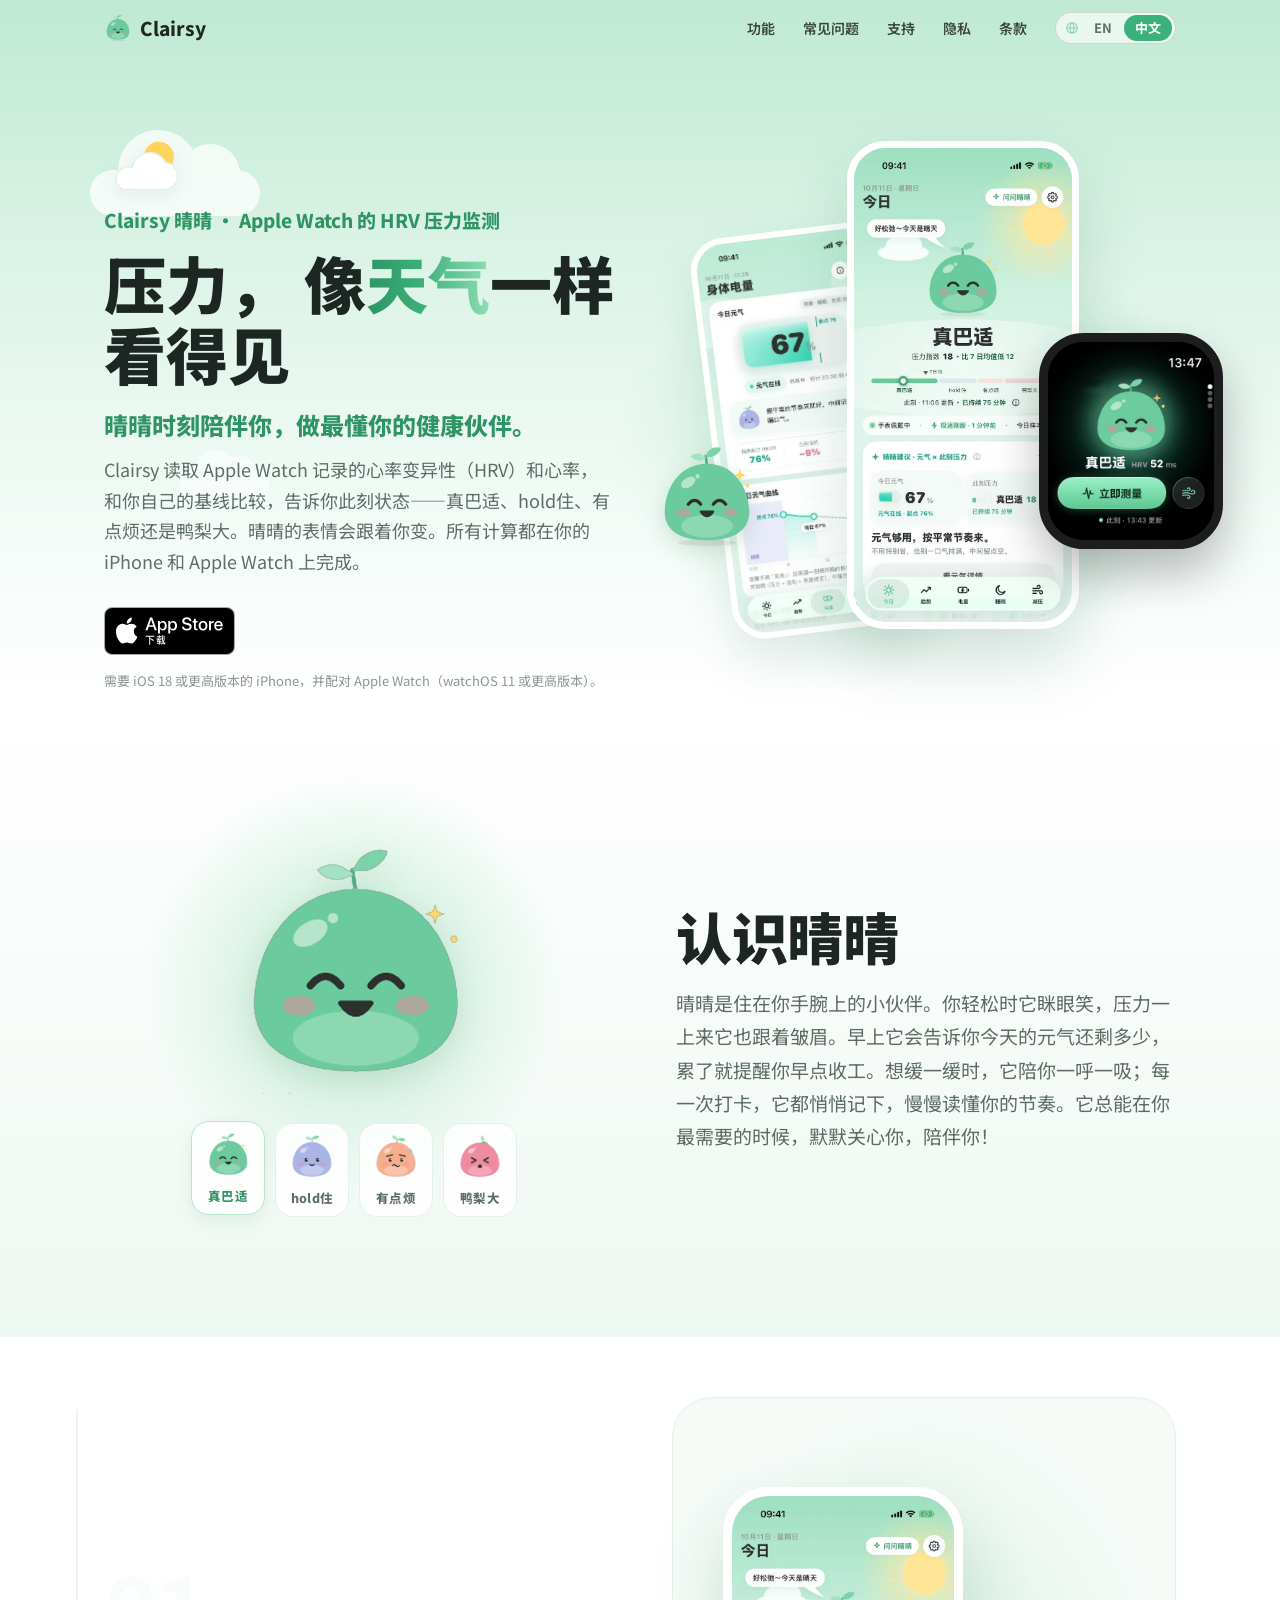
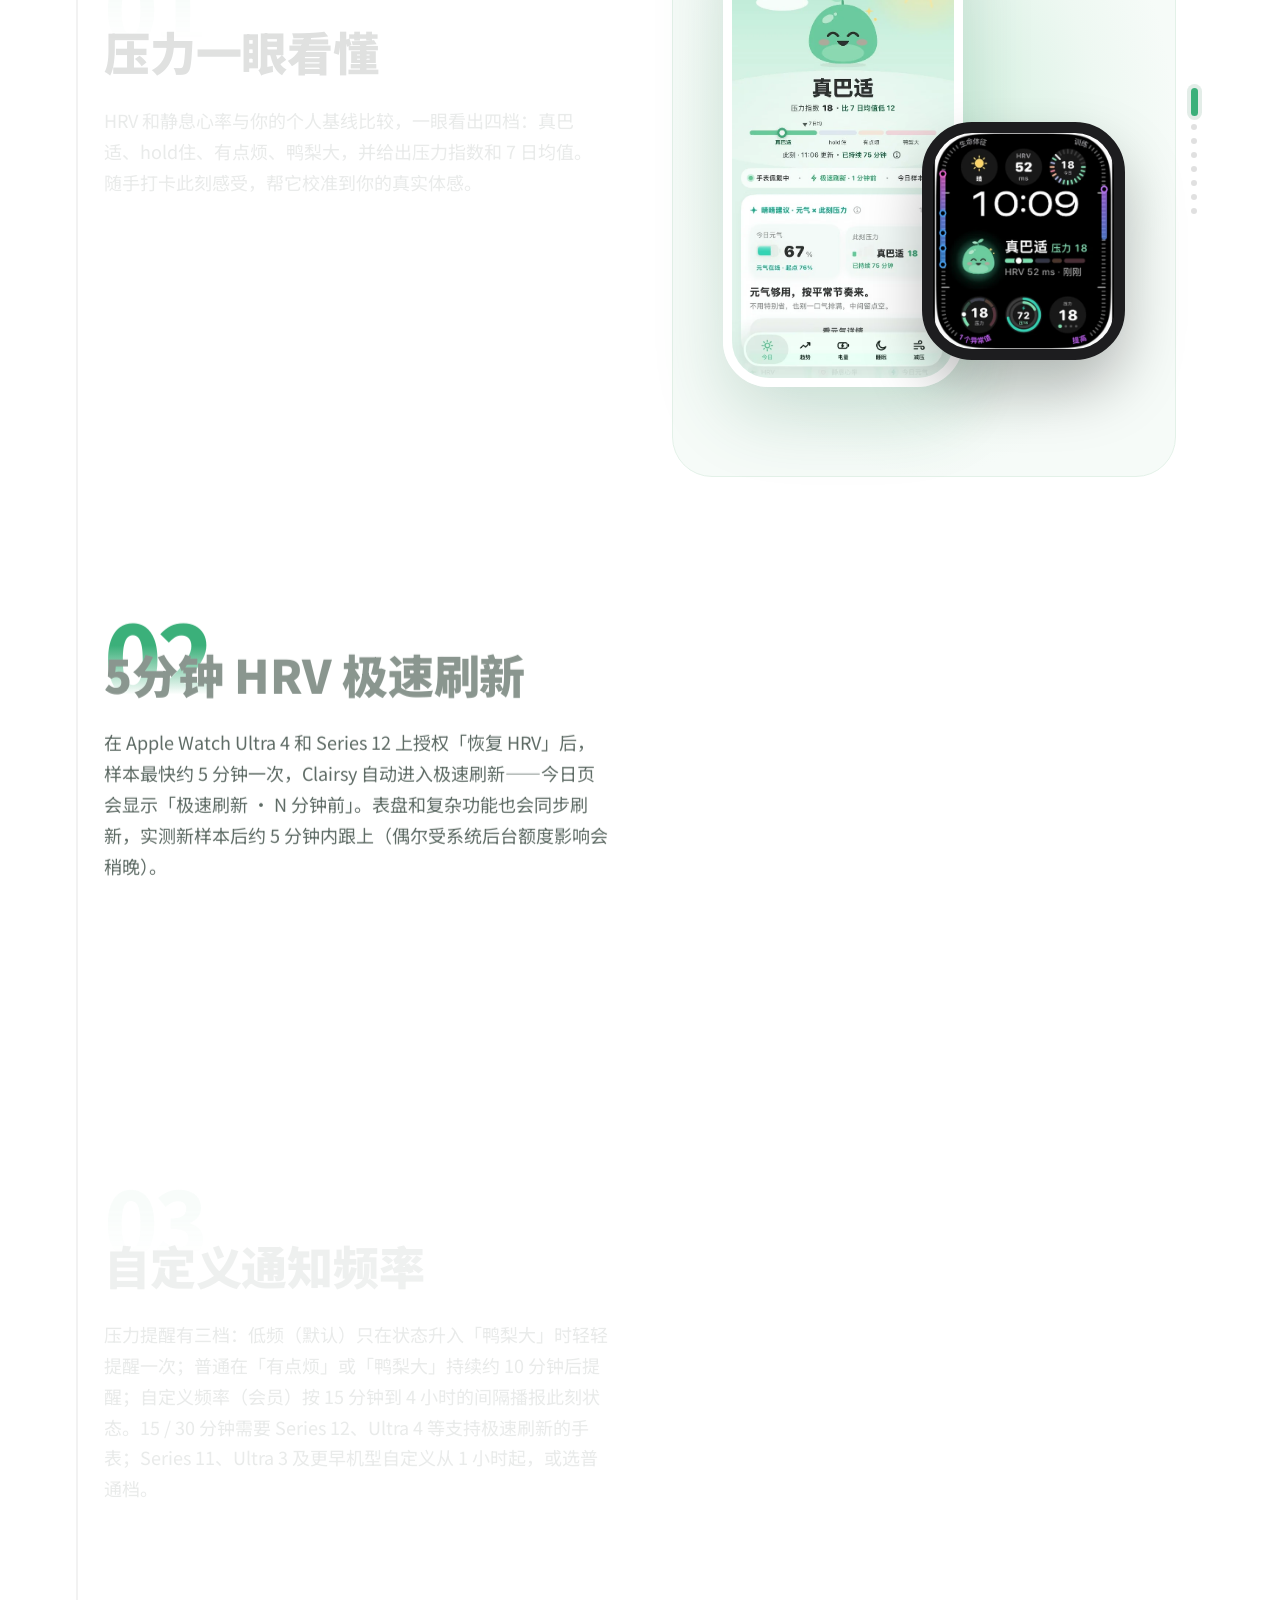
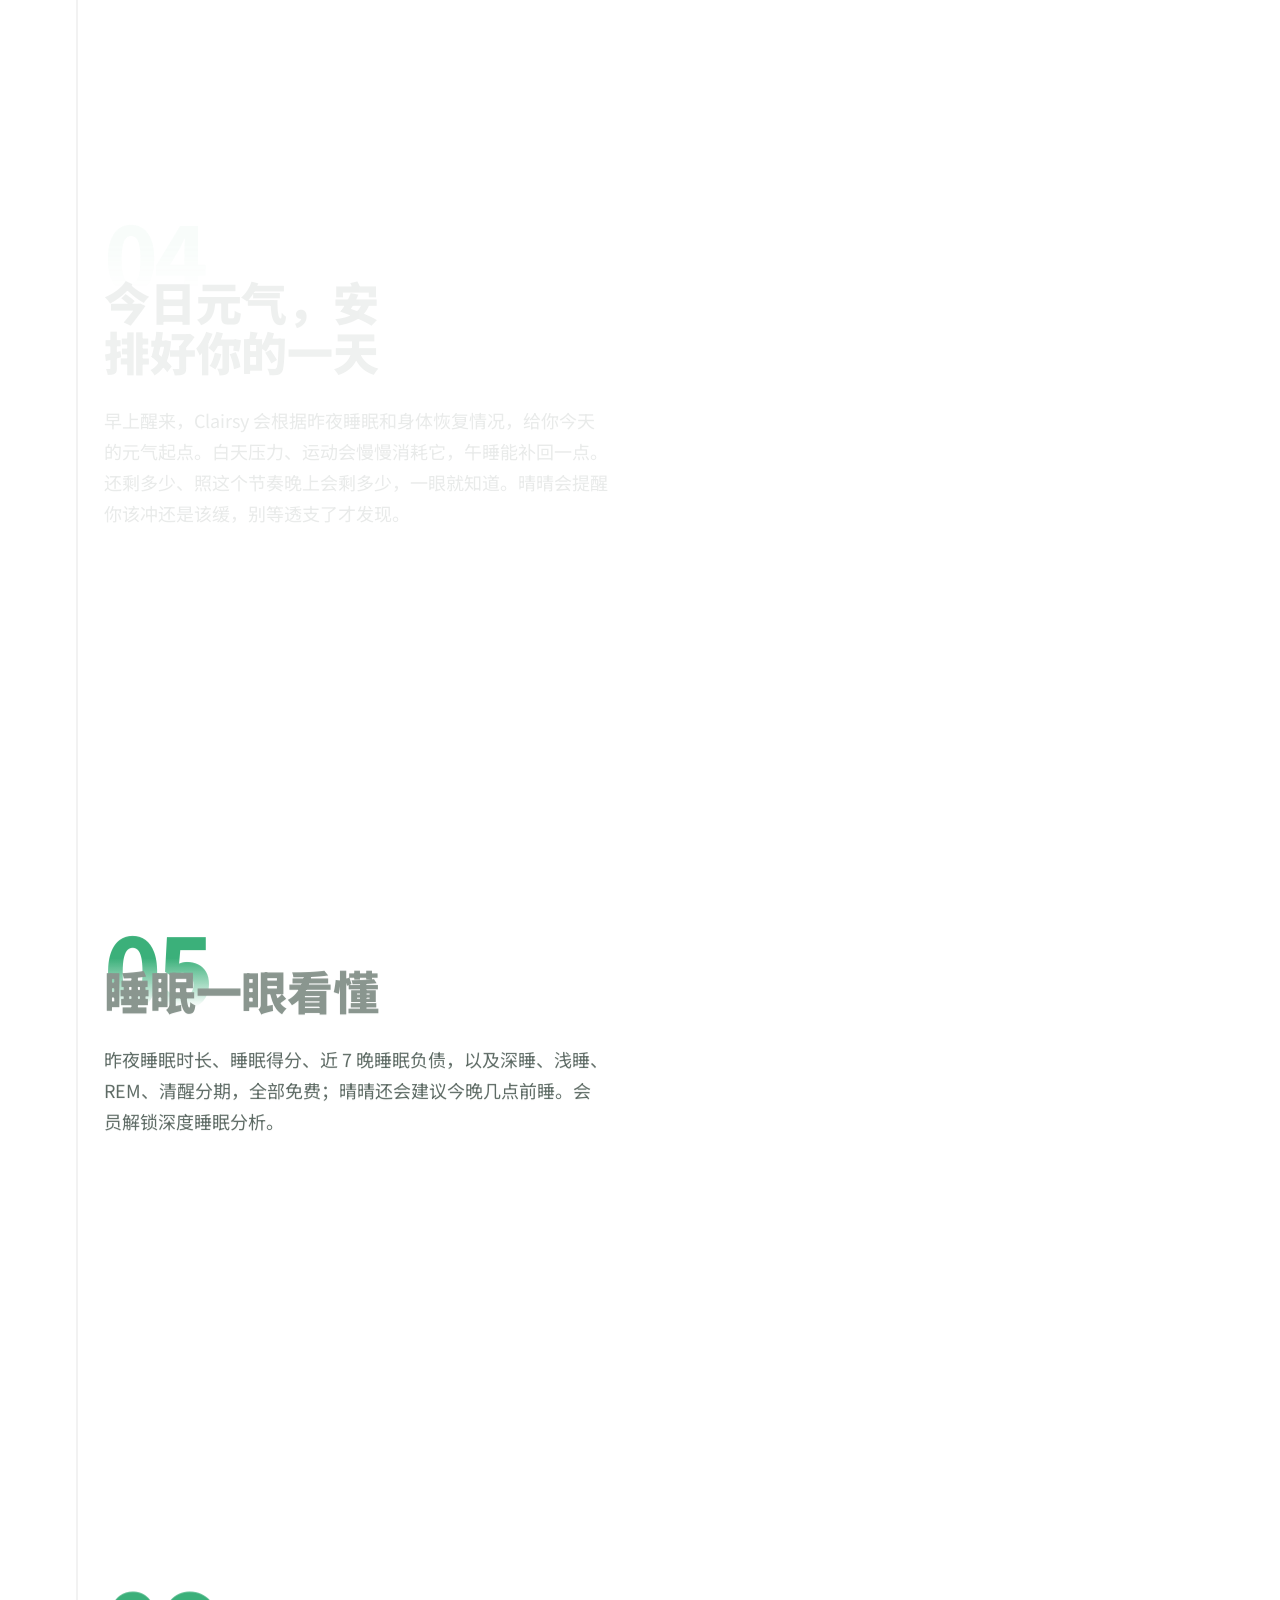
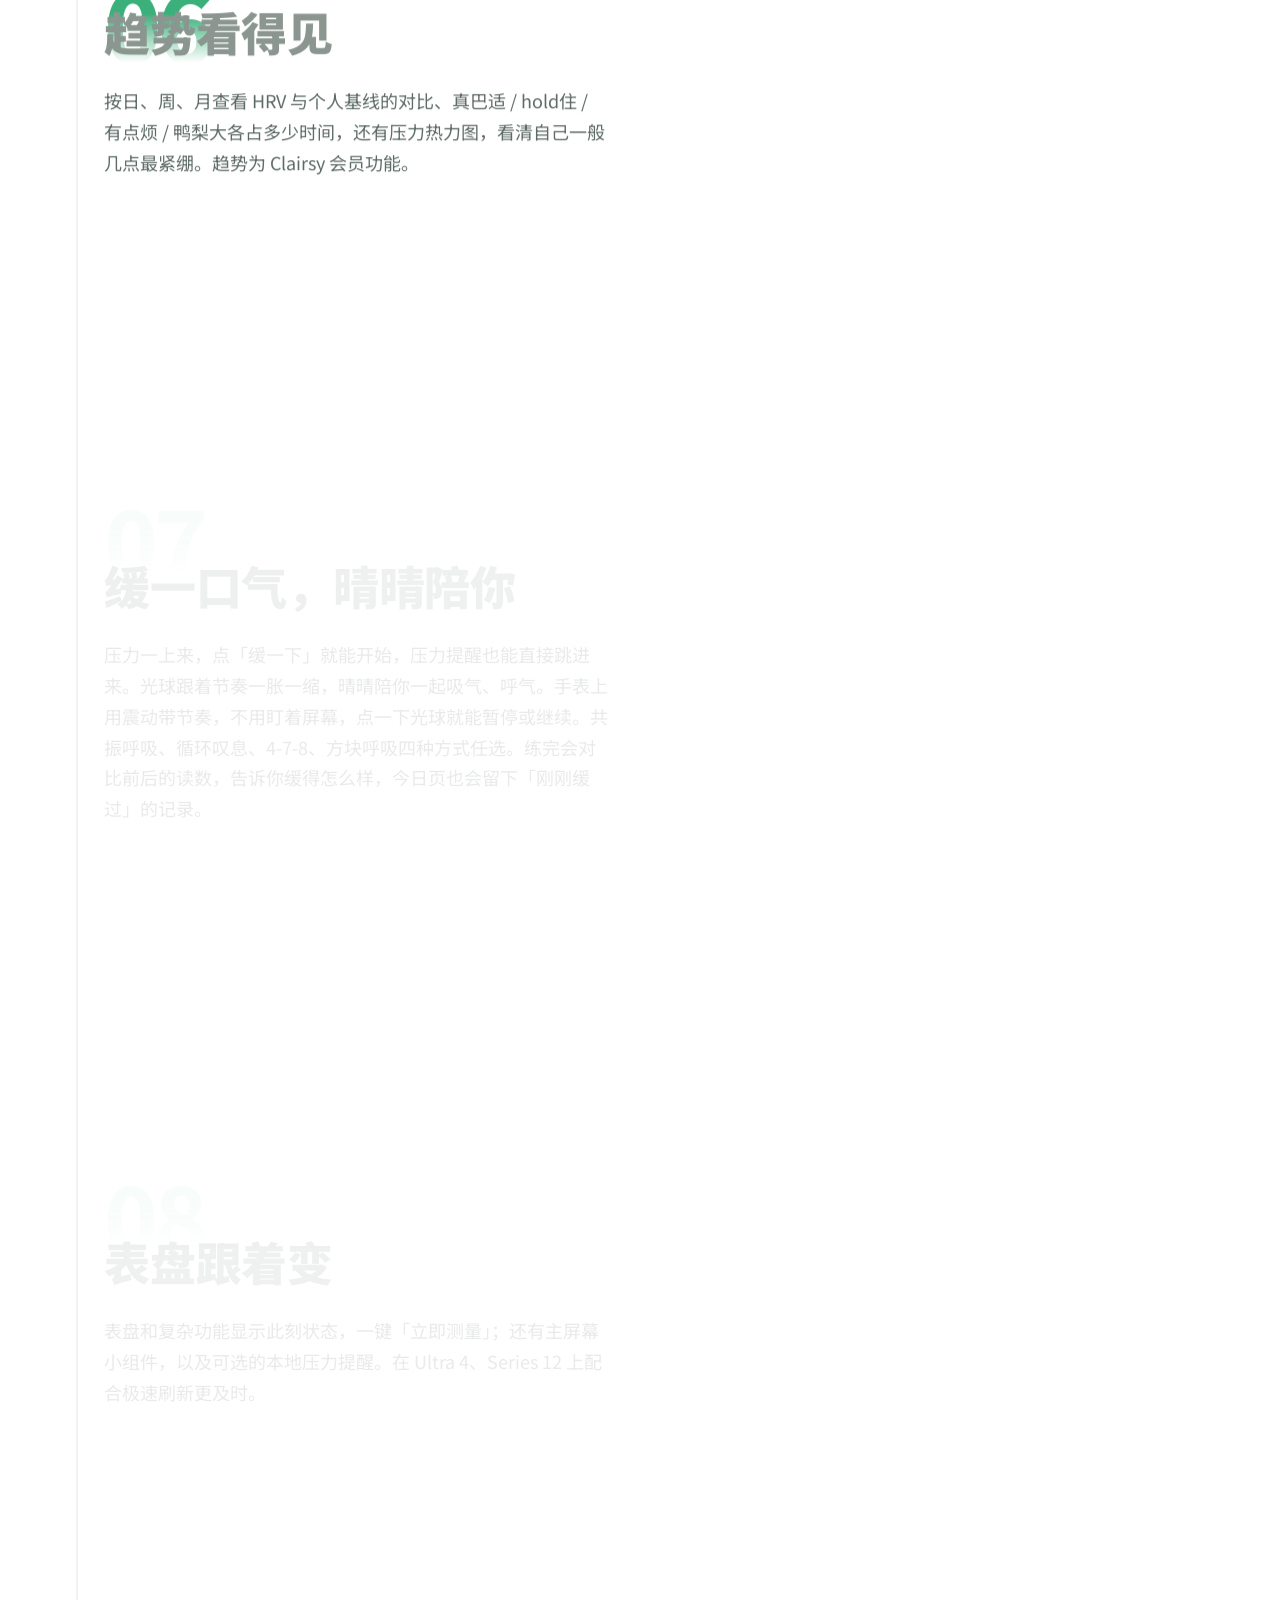
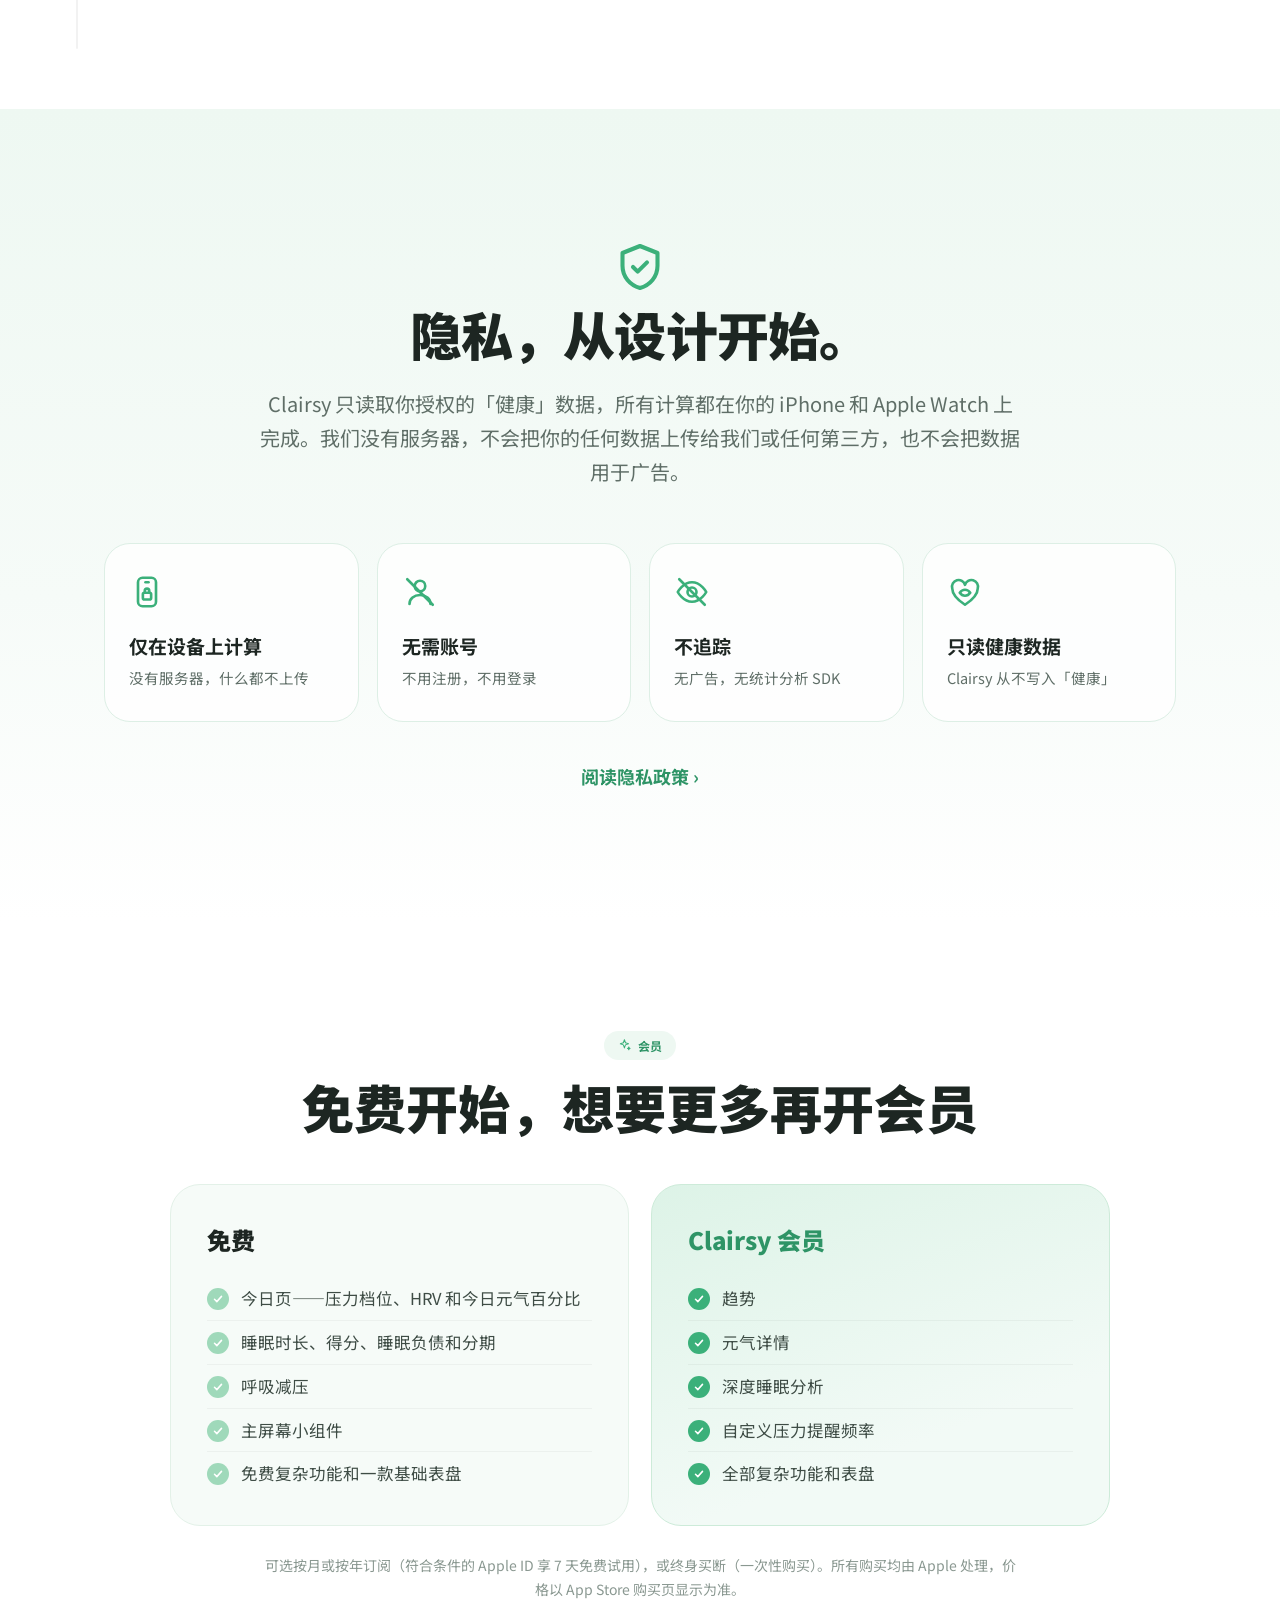
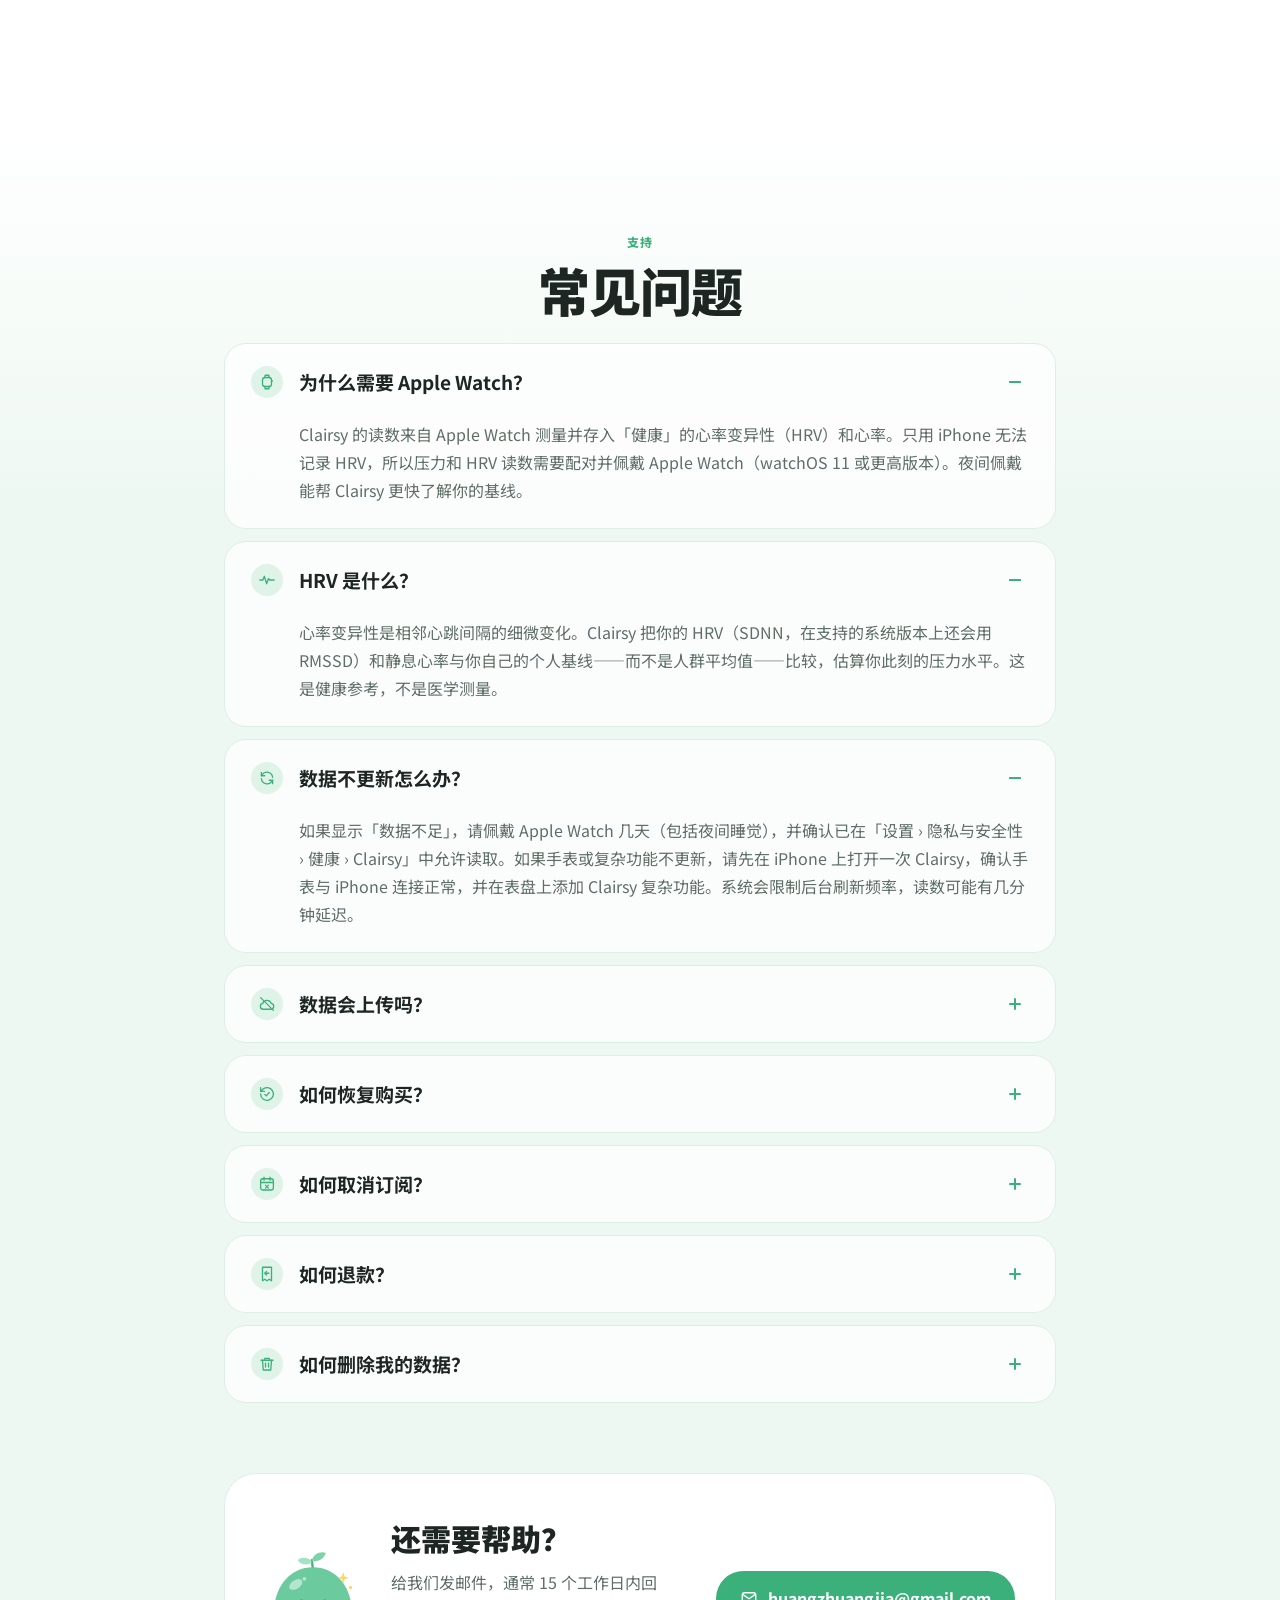
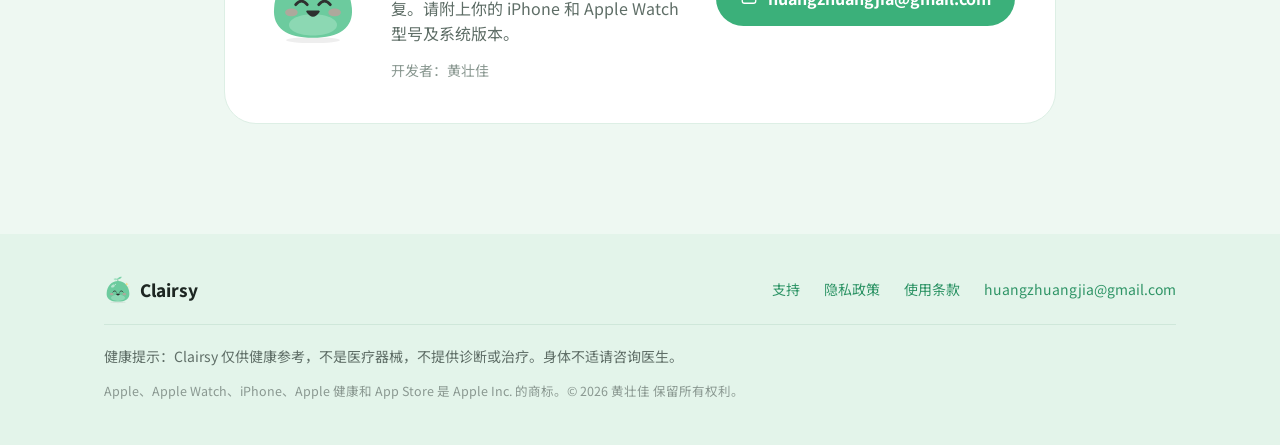
==== commit 6777a17b: "zh hero companion line: 晴晴时刻陪伴你" ====
--- a/zh/index.html
+++ b/zh/index.html
@@ -10,7 +10,7 @@
 <button class="burger" aria-label="菜单" aria-controls="menu" aria-expanded="false"><span></span><span></span><span></span></button></div></header><main>
 <section class="hero"><div class="cloud c1"></div><div class="cloud c2"></div><div class="cloud c3"></div><div class="wrap hgrid"><div class="hin">
 <svg class="wx ld" style="--d:0" viewBox="0 0 64 44" aria-hidden="true"><circle cx="40" cy="16" r="11" fill="#FFD45C"/><path d="M14 40h30a10 10 0 0 0 1-19.9A13 13 0 0 0 20.5 24 8 8 0 0 0 14 40z" fill="#fff" stroke="#E3EFE8"/></svg>
-<p class="eyebrow ld" style="--d:0">Clairsy 晴晴 · Apple Watch 的 HRV 压力监测</p><h1 class="ld" style="--d:1">压力， 像<em>天气</em>一样看得见</h1><p class="comp ld" style="--d:2">晴晴慢慢陪着你，做最懂你的健康伙伴。</p><p class="lead ld" style="--d:3">Clairsy 读取 Apple Watch 记录的心率变异性（HRV）和心率，和你自己的基线比较，告诉你此刻状态——真巴适、hold住、有点烦还是鸭梨大。晴晴的表情会跟着你变。所有计算都在你的 iPhone 和 Apple Watch 上完成。</p>
+<p class="eyebrow ld" style="--d:0">Clairsy 晴晴 · Apple Watch 的 HRV 压力监测</p><h1 class="ld" style="--d:1">压力， 像<em>天气</em>一样看得见</h1><p class="comp ld" style="--d:2">晴晴时刻陪伴你，做最懂你的健康伙伴。</p><p class="lead ld" style="--d:3">Clairsy 读取 Apple Watch 记录的心率变异性（HRV）和心率，和你自己的基线比较，告诉你此刻状态——真巴适、hold住、有点烦还是鸭梨大。晴晴的表情会跟着你变。所有计算都在你的 iPhone 和 Apple Watch 上完成。</p>
 <div class="cta ld" style="--d:4"><a class="appstore" href="https://apps.apple.com/"><img src="../assets/badge-zh-cn.svg?v=65191b2d11" alt="在 App Store 下载" height="48"></a></div>
 <p class="req ld" style="--d:5">需要 iOS 18 或更高版本的 iPhone，并配对 Apple Watch（watchOS 11 或更高版本）。</p></div>
 <div class="hvis"><div class="stage ld" style="--d:5"><div class="glow"></div>
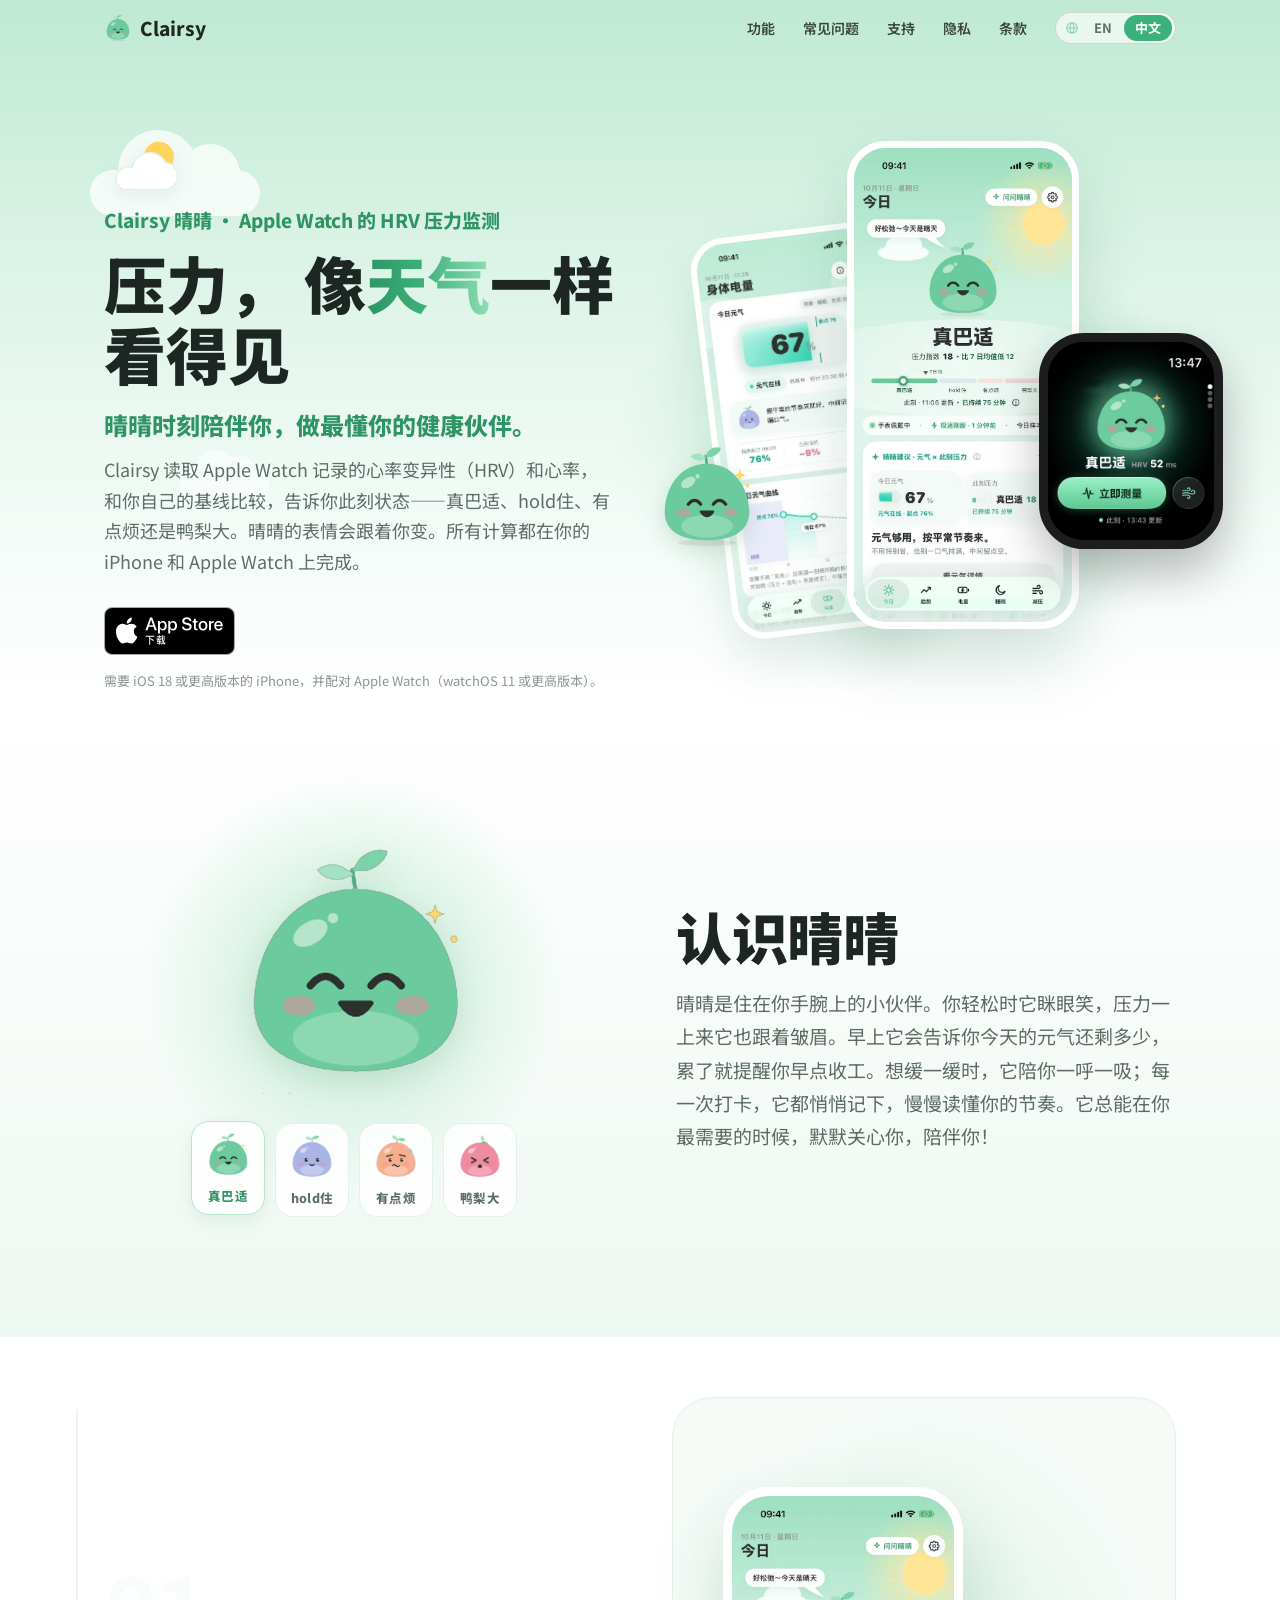
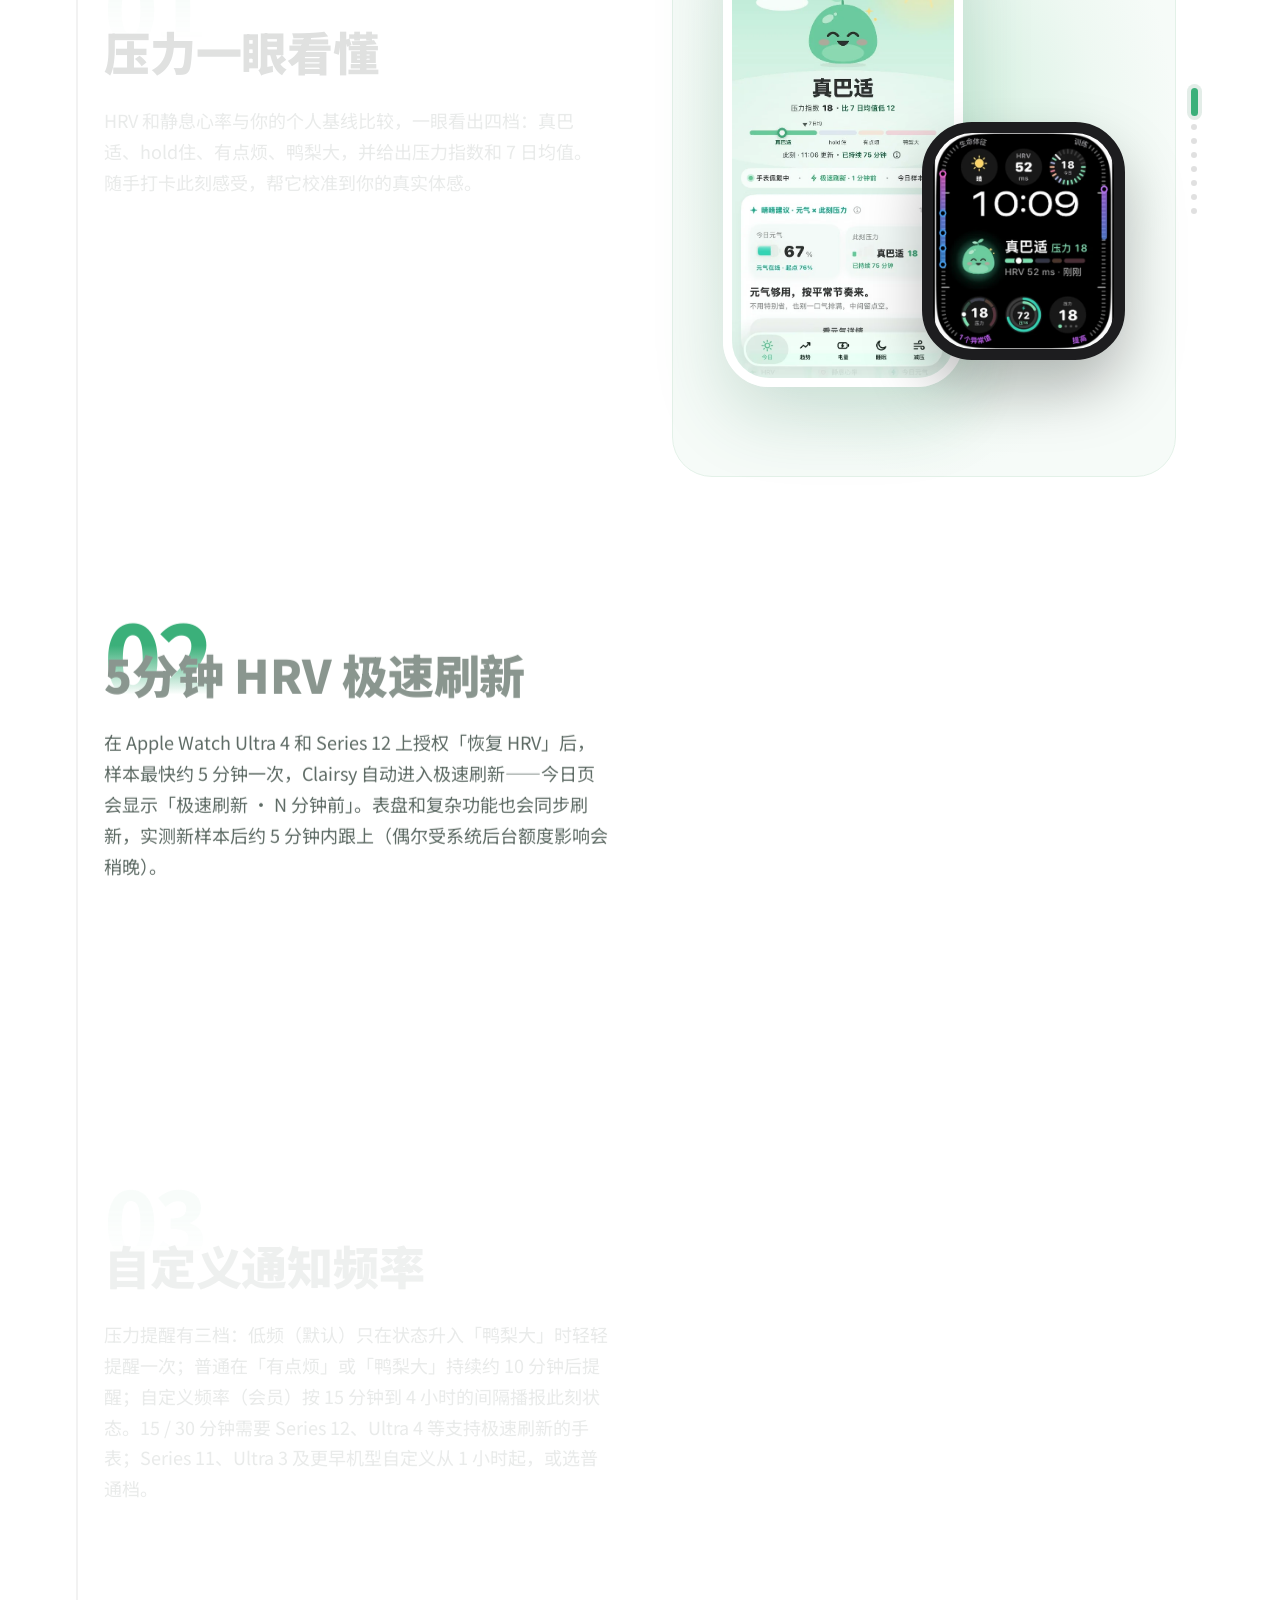
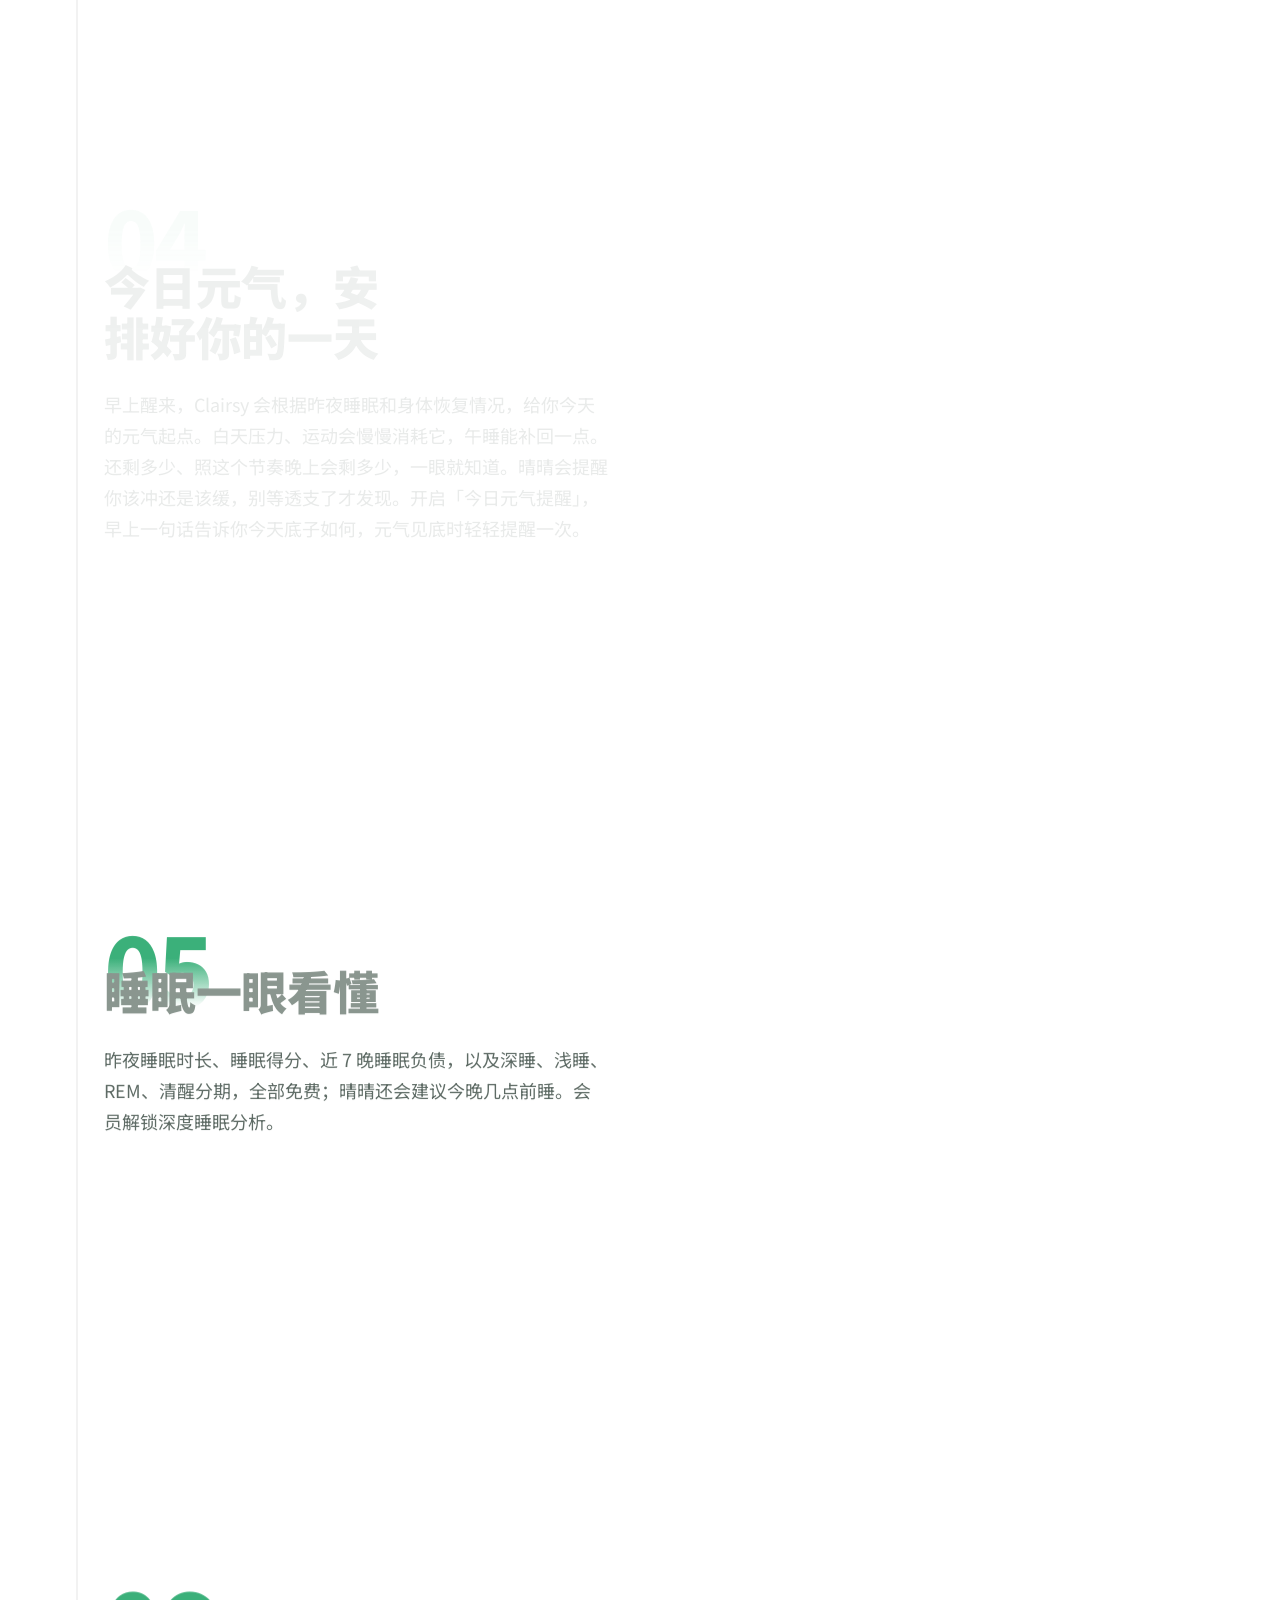
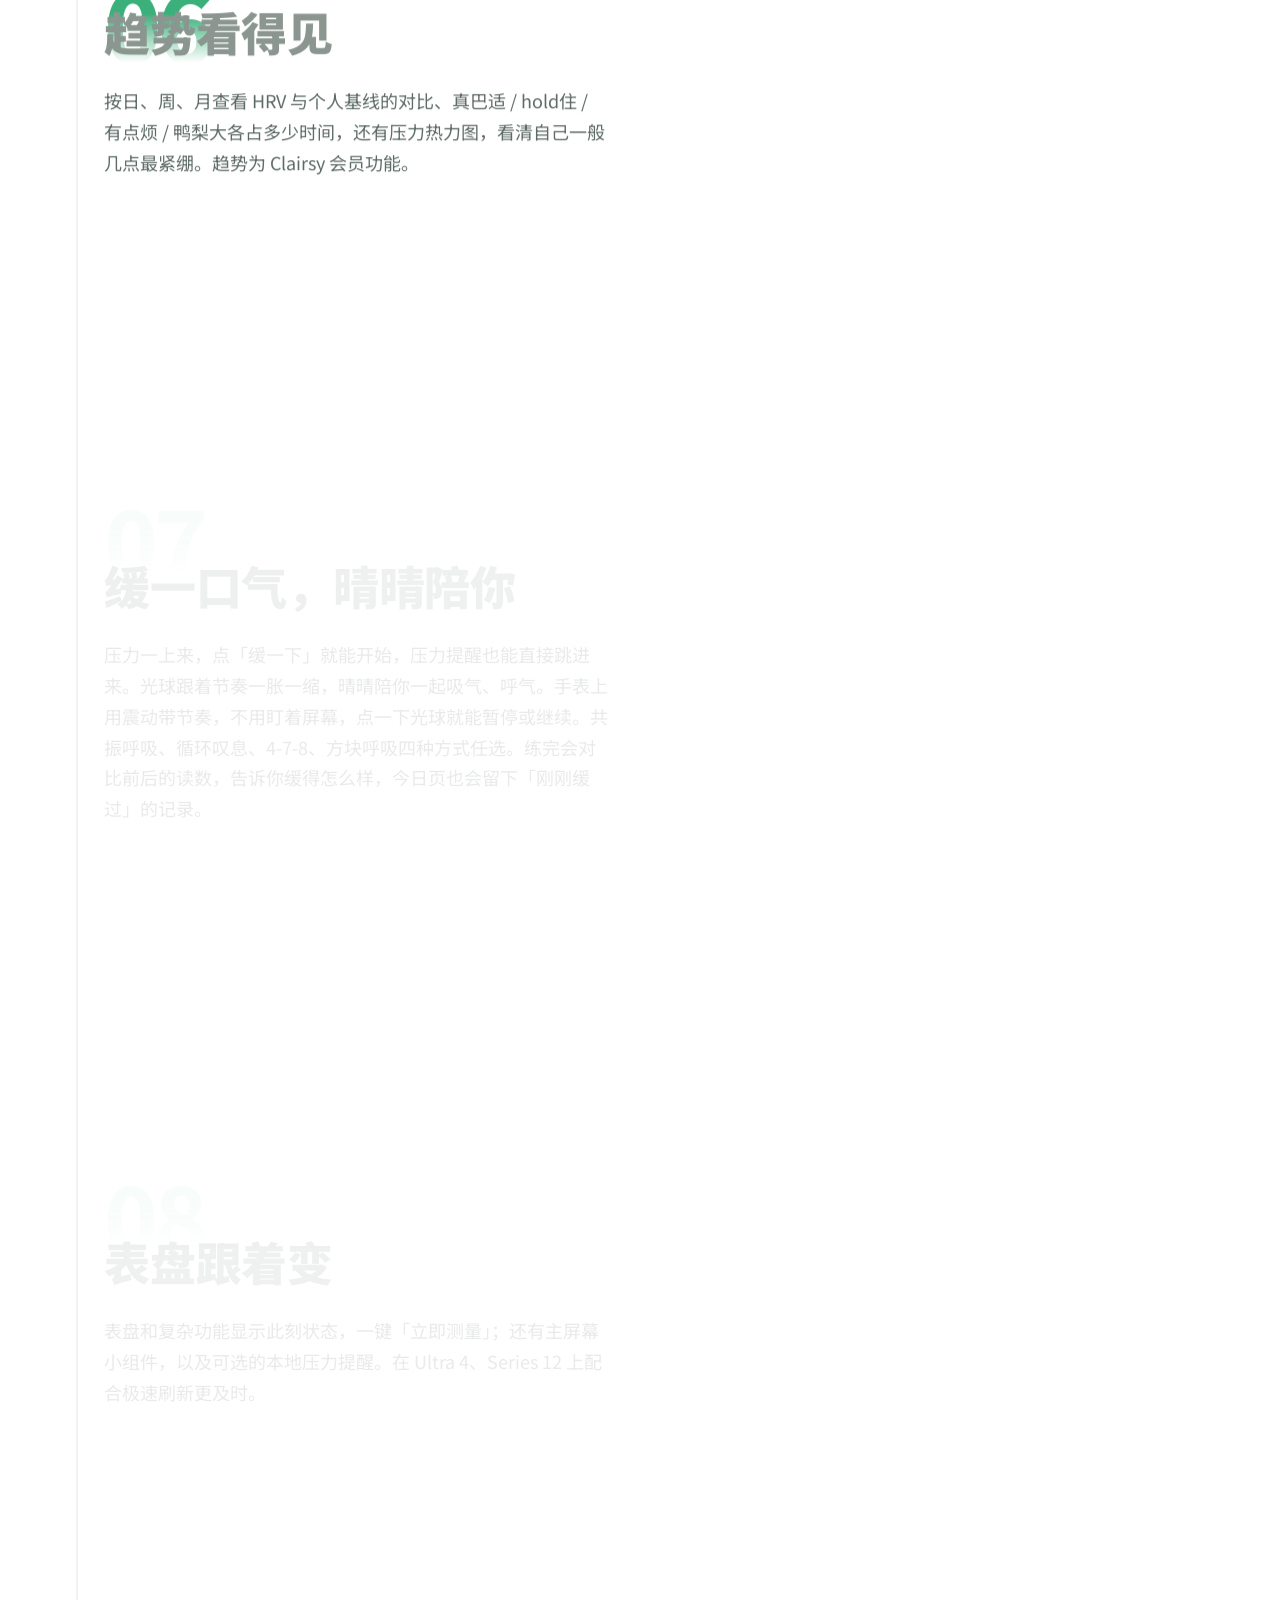
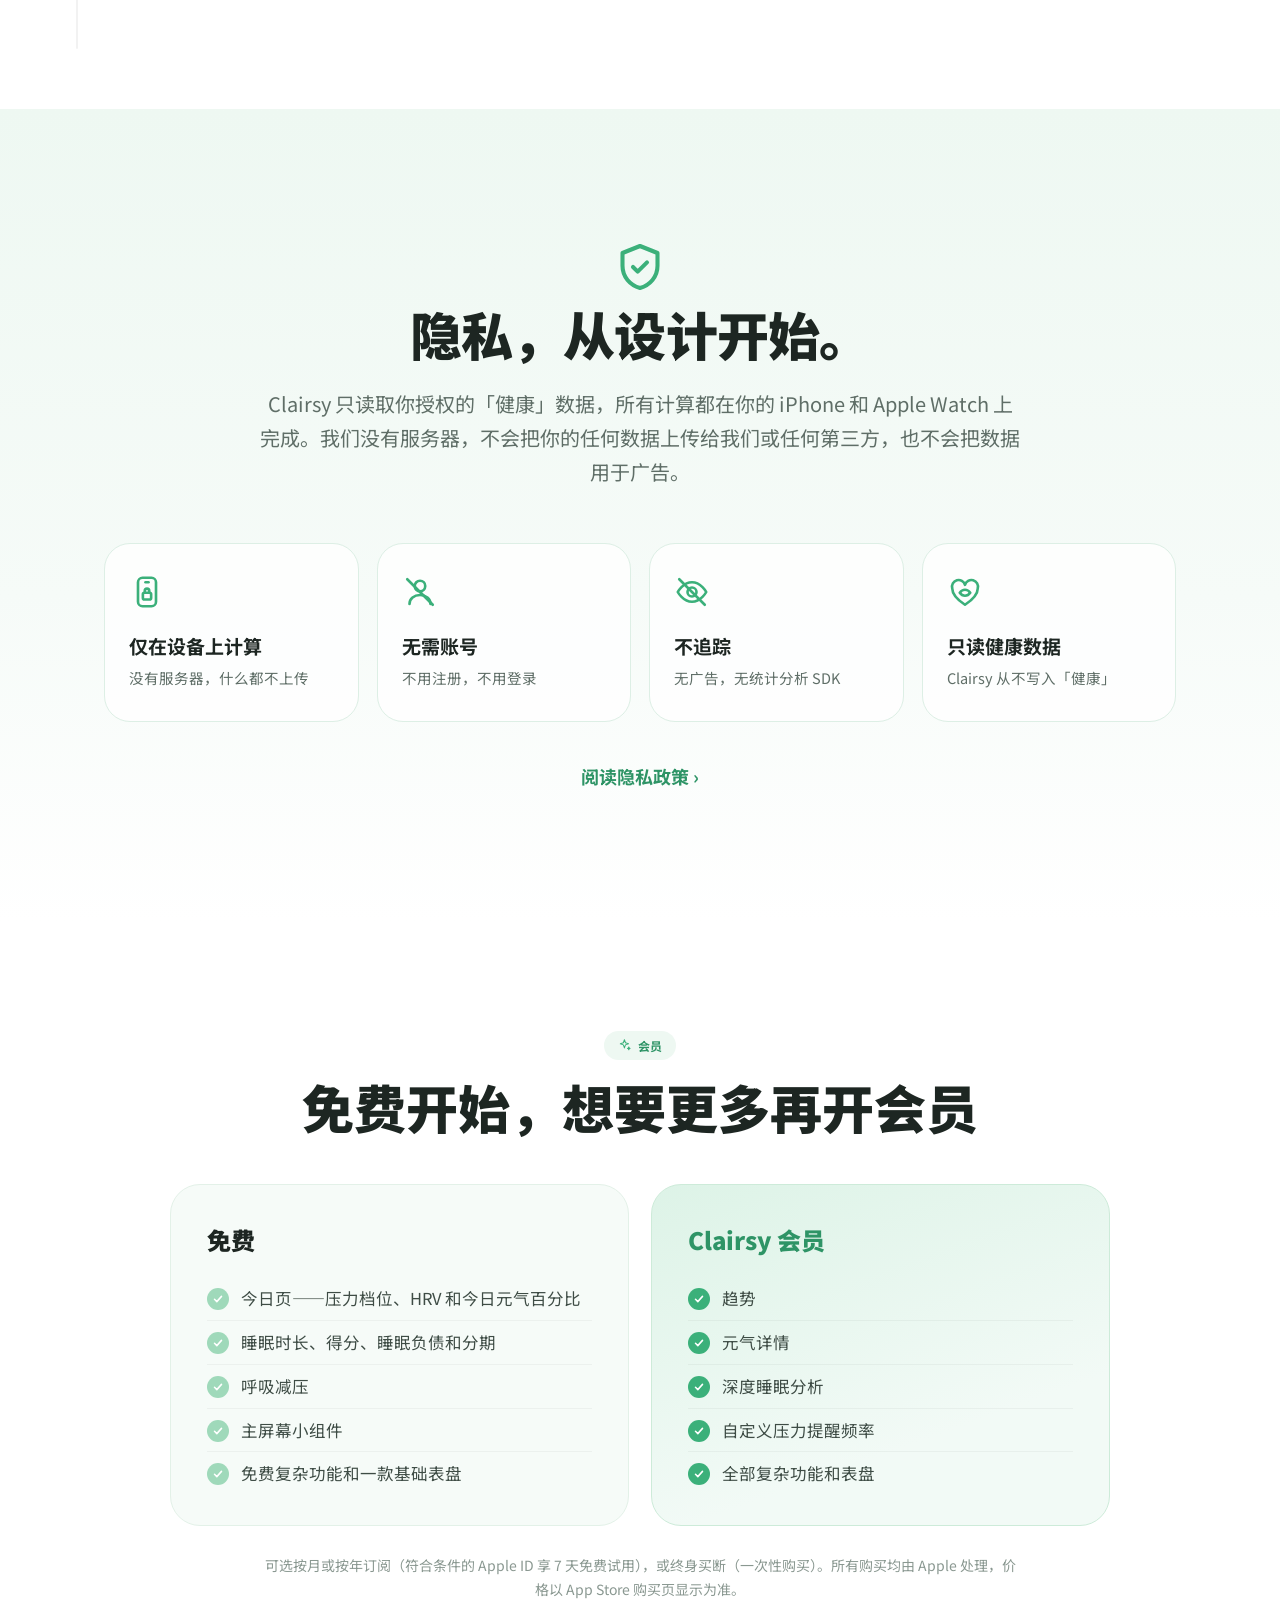
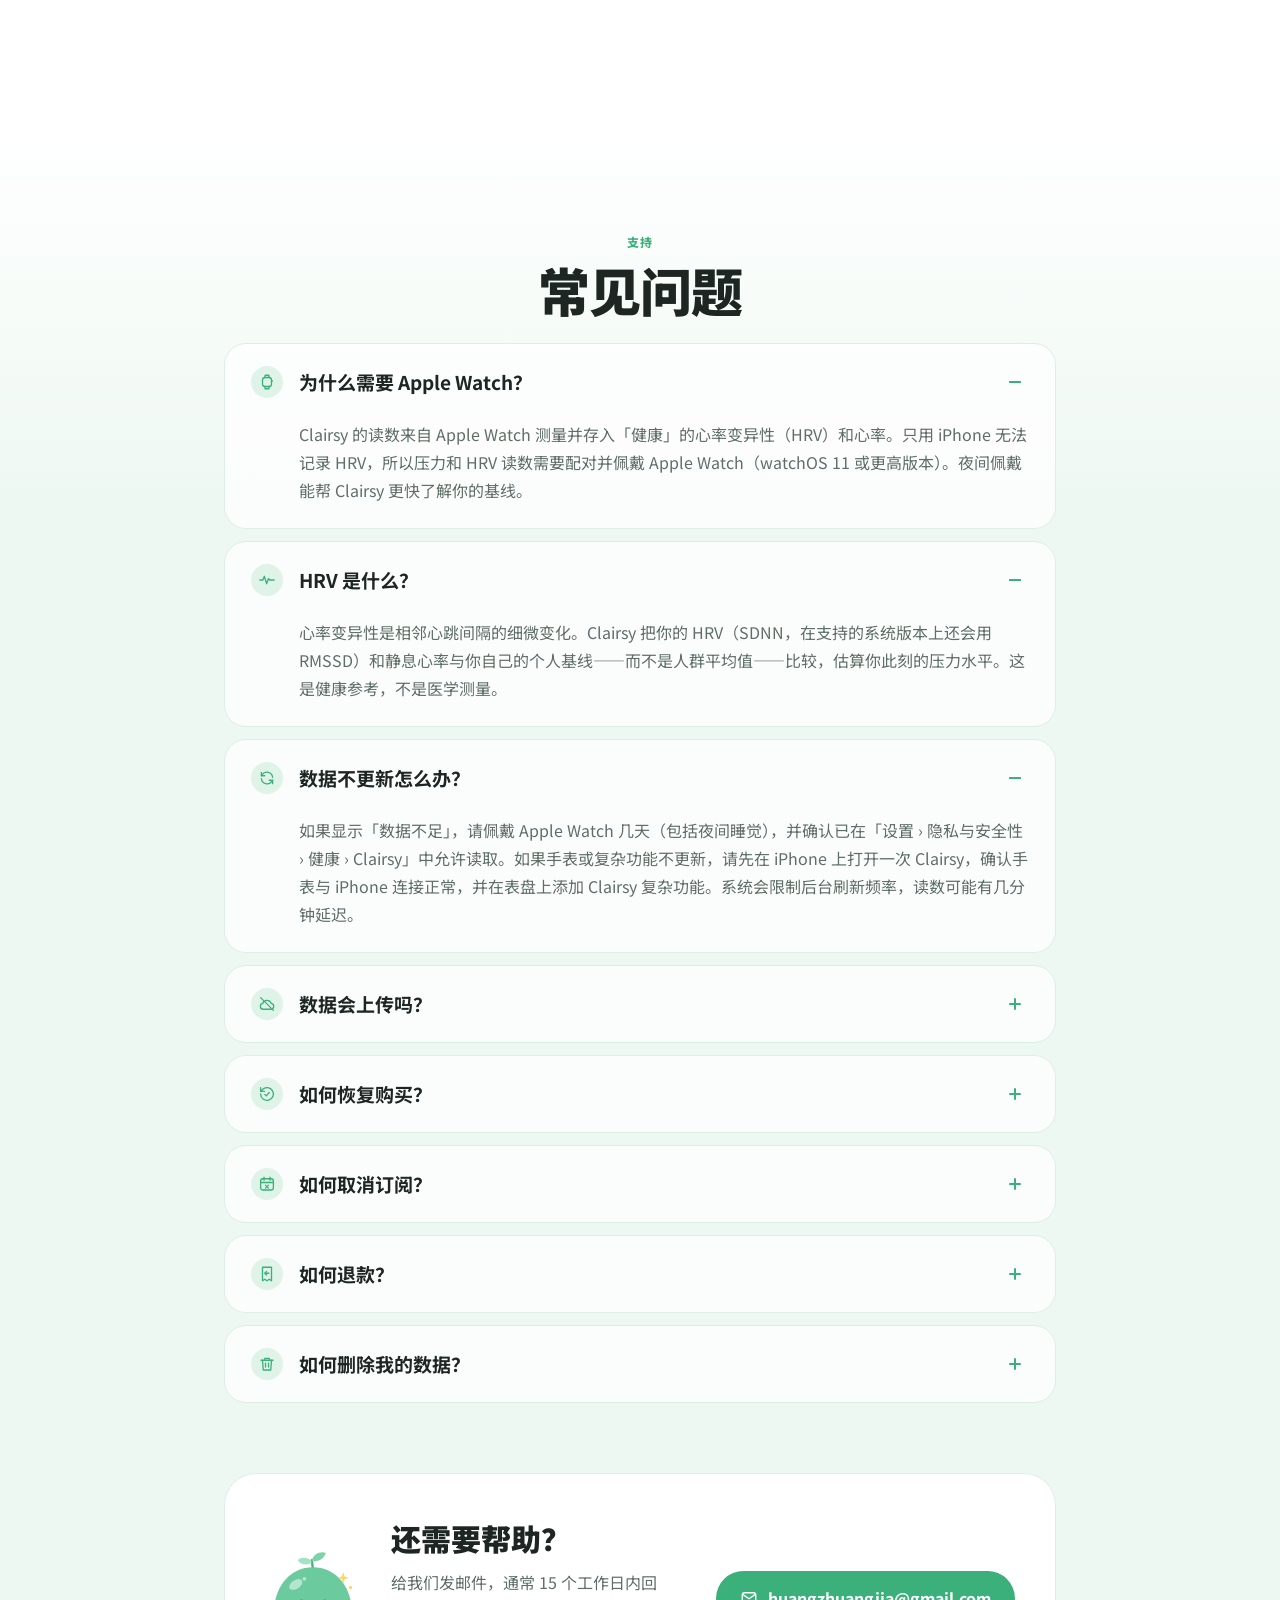
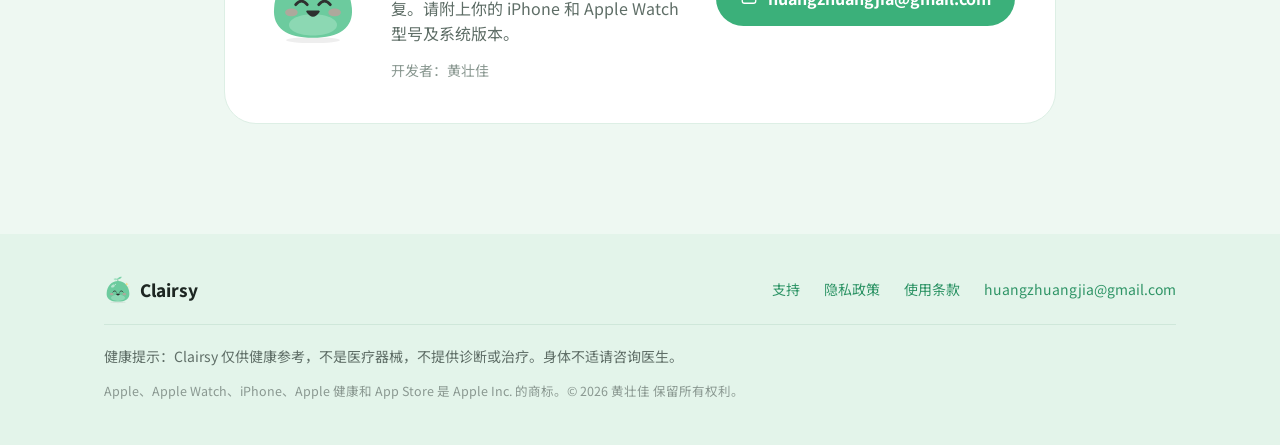
==== commit c9847d9e: "Features step 04: Daily Energy alerts line (zh/en)" ====
--- a/zh/index.html
+++ b/zh/index.html
@@ -23,7 +23,7 @@
 <div class="moods" role="group" aria-label="认识晴晴"><button type="button" class="mood on" data-mood="chill" aria-pressed="true"><img src="../assets/moods/chill.png?v=1ec6799918" alt="" width="56" height="56" loading="lazy"><span>真巴适</span></button><button type="button" class="mood" data-mood="steady" aria-pressed="false"><img src="../assets/moods/steady.png?v=08b04779e4" alt="" width="56" height="56" loading="lazy"><span>hold住</span></button><button type="button" class="mood" data-mood="tense" aria-pressed="false"><img src="../assets/moods/tense.png?v=b3b451586a" alt="" width="56" height="56" loading="lazy"><span>有点烦</span></button><button type="button" class="mood" data-mood="stressed" aria-pressed="false"><img src="../assets/moods/stressed.png?v=03b7959c35" alt="" width="56" height="56" loading="lazy"><span>鸭梨大</span></button></div></div>
 <div class="meettxt"><h2>认识晴晴</h2><p>晴晴是住在你手腕上的小伙伴。你轻松时它眯眼笑，压力一上来它也跟着皱眉。早上它会告诉你今天的元气还剩多少，累了就提醒你早点收工。想缓一缓时，它陪你一呼一吸；每一次打卡，它都悄悄记下，慢慢读懂你的节奏。它总能在你最需要的时候，默默关心你，陪伴你！</p></div>
 </div></div></section>
-<section id="features" class="feat"><div class="wrap sgrid"><div class="steps"><div class="rail" aria-hidden="true"><i></i></div><div class="step reveal" data-step="0"><div class="stept"><span class="n" aria-hidden="true">01</span><h3>压力一眼看懂</h3></div><p>HRV 和静息心率与你的个人基线比较，一眼看出四档：真巴适、hold住、有点烦、鸭梨大，并给出压力指数和 7 日均值。随手打卡此刻感受，帮它校准到你的真实体感。</p><div class="inl"><div class="duo"><div class="ph"><img src="../assets/today-zh.webp?v=3d693c9e05" alt="Clairsy Today" width="603" height="1311" loading="lazy"></div><div class="wa"><img src="../assets/watch-ultra-zh.webp?v=36eac9ea85" alt="Clairsy Status Gauge face on Apple Watch Ultra" width="416" height="496" loading="lazy"></div></div></div></div><div class="step reveal" data-step="1"><div class="stept"><span class="n" aria-hidden="true">02</span><h3>5分钟 HRV 极速刷新</h3></div><p>在 Apple Watch Ultra 4 和 Series 12 上授权「恢复 HRV」后，样本最快约 5 分钟一次，Clairsy 自动进入极速刷新——今日页会显示「极速刷新 · N 分钟前」。表盘和复杂功能也会同步刷新，实测新样本后约 5 分钟内跟上（偶尔受系统后台额度影响会稍晚）。</p><div class="inl"><div class="duo"><div class="ph"><img src="../assets/hrv-zh.webp?v=d180db7a6f" alt="今日 · 极速刷新" width="603" height="1311" loading="lazy"></div><div class="wa"><img src="../assets/watch-status-zh.webp?v=9cf2dee778" alt="Clairsy on Apple Watch" width="416" height="496" loading="lazy"></div></div></div></div><div class="step reveal" data-step="2"><div class="stept"><span class="n" aria-hidden="true">03</span><h3>自定义通知频率</h3></div><p>压力提醒有三档：低频（默认）只在状态升入「鸭梨大」时轻轻提醒一次；普通在「有点烦」或「鸭梨大」持续约 10 分钟后提醒；自定义频率（会员）按 15 分钟到 4 小时的间隔播报此刻状态。15 / 30 分钟需要 Series 12、Ultra 4 等支持极速刷新的手表；Series 11、Ultra 3 及更早机型自定义从 1 小时起，或选普通档。</p><div class="inl"><div class="duo"><div class="ph"><img src="../assets/alerts-zh.webp?v=9ad0ef0657" alt="压力提醒" width="603" height="1311" loading="lazy"></div><div class="wa"><img src="../assets/watch-alert-zh.webp?v=819838a7f3" alt="Clairsy stress alert on Apple Watch" width="416" height="496" loading="lazy"></div></div></div></div><div class="step reveal" data-step="3"><div class="stept"><span class="n" aria-hidden="true">04</span><h3>今日元气，安排好你的一天</h3></div><p>早上醒来，Clairsy 会根据昨夜睡眠和身体恢复情况，给你今天的元气起点。白天压力、运动会慢慢消耗它，午睡能补回一点。还剩多少、照这个节奏晚上会剩多少，一眼就知道。晴晴会提醒你该冲还是该缓，别等透支了才发现。</p><div class="inl"><div class="duo"><div class="ph"><img src="../assets/vigor.webp?v=dfa2228dbb" alt="Daily Energy" width="603" height="1311" loading="lazy"></div><div class="wa"><img src="../assets/watch-vigor-zh.webp?v=fe0658d17a" alt="Daily Energy on Apple Watch" width="416" height="496" loading="lazy"></div></div></div></div><div class="step reveal" data-step="4"><div class="stept"><span class="n" aria-hidden="true">05</span><h3>睡眠一眼看懂</h3></div><p>昨夜睡眠时长、睡眠得分、近 7 晚睡眠负债，以及深睡、浅睡、REM、清醒分期，全部免费；晴晴还会建议今晚几点前睡。会员解锁深度睡眠分析。</p><div class="inl"><div class="ph"><img src="../assets/sleep-zh.webp?v=679f96642c" alt="睡眠" width="603" height="1311" loading="lazy"></div></div></div><div class="step reveal" data-step="5"><div class="stept"><span class="n" aria-hidden="true">06</span><h3>趋势看得见</h3></div><p>按日、周、月查看 HRV 与个人基线的对比、真巴适 / hold住 / 有点烦 / 鸭梨大各占多少时间，还有压力热力图，看清自己一般几点最紧绷。趋势为 Clairsy 会员功能。</p><div class="inl"><div class="duo"><div class="ph"><img src="../assets/trends-zh.webp?v=80457499c8" alt="趋势" width="603" height="1311" loading="lazy"></div><div class="wa"><img src="../assets/watch-today-zh.webp?v=bc18fa4160" alt="Today’s stress timeline on Apple Watch" width="416" height="496" loading="lazy"></div></div></div></div><div class="step reveal" data-step="6"><div class="stept"><span class="n" aria-hidden="true">07</span><h3>缓一口气，晴晴陪你</h3></div><p>压力一上来，点「缓一下」就能开始，压力提醒也能直接跳进来。光球跟着节奏一胀一缩，晴晴陪你一起吸气、呼气。手表上用震动带节奏，不用盯着屏幕，点一下光球就能暂停或继续。共振呼吸、循环叹息、4-7-8、方块呼吸四种方式任选。练完会对比前后的读数，告诉你缓得怎么样，今日页也会留下「刚刚缓过」的记录。</p><div class="inl"><div class="duo"><div class="ph"><img src="../assets/breath-zh.webp?v=1e5c2805f1" alt="呼吸减压" width="603" height="1311" loading="lazy"></div><div class="wa"><img src="../assets/watch-breath-zh.webp?v=5c191de065" alt="Breathe on Apple Watch" width="416" height="496" loading="lazy"></div></div></div></div><div class="step reveal" data-step="7"><div class="stept"><span class="n" aria-hidden="true">08</span><h3>表盘跟着变</h3></div><p>表盘和复杂功能显示此刻状态，一键「立即测量」；还有主屏幕小组件，以及可选的本地压力提醒。在 Ultra 4、Series 12 上配合极速刷新更及时。</p><div class="inl"><div class="wa"><img src="../assets/watch.webp?v=ed6af9df60" alt="Clairsy on Apple Watch" width="416" height="496" loading="lazy"></div></div></div></div><div class="sticky"><div class="devbox"><div class="frame on" data-frame="0"><div class="duo"><div class="ph"><img src="../assets/today-zh.webp?v=3d693c9e05" alt="Clairsy Today" width="603" height="1311" loading="lazy"></div><div class="wa"><img src="../assets/watch-ultra-zh.webp?v=36eac9ea85" alt="Clairsy Status Gauge face on Apple Watch Ultra" width="416" height="496" loading="lazy"></div></div></div><div class="frame" data-frame="1"><div class="duo"><div class="ph"><img src="../assets/hrv-zh.webp?v=d180db7a6f" alt="今日 · 极速刷新" width="603" height="1311" loading="lazy"></div><div class="wa"><img src="../assets/watch-status-zh.webp?v=9cf2dee778" alt="Clairsy on Apple Watch" width="416" height="496" loading="lazy"></div></div></div><div class="frame" data-frame="2"><div class="duo"><div class="ph"><img src="../assets/alerts-zh.webp?v=9ad0ef0657" alt="压力提醒" width="603" height="1311" loading="lazy"></div><div class="wa"><img src="../assets/watch-alert-zh.webp?v=819838a7f3" alt="Clairsy stress alert on Apple Watch" width="416" height="496" loading="lazy"></div></div></div><div class="frame" data-frame="3"><div class="duo"><div class="ph"><img src="../assets/vigor.webp?v=dfa2228dbb" alt="Daily Energy" width="603" height="1311" loading="lazy"></div><div class="wa"><img src="../assets/watch-vigor-zh.webp?v=fe0658d17a" alt="Daily Energy on Apple Watch" width="416" height="496" loading="lazy"></div></div></div><div class="frame" data-frame="4"><div class="ph"><img src="../assets/sleep-zh.webp?v=679f96642c" alt="睡眠" width="603" height="1311" loading="lazy"></div></div><div class="frame" data-frame="5"><div class="duo"><div class="ph"><img src="../assets/trends-zh.webp?v=80457499c8" alt="趋势" width="603" height="1311" loading="lazy"></div><div class="wa"><img src="../assets/watch-today-zh.webp?v=bc18fa4160" alt="Today’s stress timeline on Apple Watch" width="416" height="496" loading="lazy"></div></div></div><div class="frame" data-frame="6"><div class="duo"><div class="ph"><img src="../assets/breath-zh.webp?v=1e5c2805f1" alt="呼吸减压" width="603" height="1311" loading="lazy"></div><div class="wa"><img src="../assets/watch-breath-zh.webp?v=5c191de065" alt="Breathe on Apple Watch" width="416" height="496" loading="lazy"></div></div></div><div class="frame" data-frame="7"><div class="wa"><img src="../assets/watch.webp?v=ed6af9df60" alt="Clairsy on Apple Watch" width="416" height="496" loading="lazy"></div></div></div><div class="dots" aria-hidden="true"><i class="on"></i><i class=""></i><i class=""></i><i class=""></i><i class=""></i><i class=""></i><i class=""></i><i class=""></i></div></div></div></section>
+<section id="features" class="feat"><div class="wrap sgrid"><div class="steps"><div class="rail" aria-hidden="true"><i></i></div><div class="step reveal" data-step="0"><div class="stept"><span class="n" aria-hidden="true">01</span><h3>压力一眼看懂</h3></div><p>HRV 和静息心率与你的个人基线比较，一眼看出四档：真巴适、hold住、有点烦、鸭梨大，并给出压力指数和 7 日均值。随手打卡此刻感受，帮它校准到你的真实体感。</p><div class="inl"><div class="duo"><div class="ph"><img src="../assets/today-zh.webp?v=3d693c9e05" alt="Clairsy Today" width="603" height="1311" loading="lazy"></div><div class="wa"><img src="../assets/watch-ultra-zh.webp?v=36eac9ea85" alt="Clairsy Status Gauge face on Apple Watch Ultra" width="416" height="496" loading="lazy"></div></div></div></div><div class="step reveal" data-step="1"><div class="stept"><span class="n" aria-hidden="true">02</span><h3>5分钟 HRV 极速刷新</h3></div><p>在 Apple Watch Ultra 4 和 Series 12 上授权「恢复 HRV」后，样本最快约 5 分钟一次，Clairsy 自动进入极速刷新——今日页会显示「极速刷新 · N 分钟前」。表盘和复杂功能也会同步刷新，实测新样本后约 5 分钟内跟上（偶尔受系统后台额度影响会稍晚）。</p><div class="inl"><div class="duo"><div class="ph"><img src="../assets/hrv-zh.webp?v=d180db7a6f" alt="今日 · 极速刷新" width="603" height="1311" loading="lazy"></div><div class="wa"><img src="../assets/watch-status-zh.webp?v=9cf2dee778" alt="Clairsy on Apple Watch" width="416" height="496" loading="lazy"></div></div></div></div><div class="step reveal" data-step="2"><div class="stept"><span class="n" aria-hidden="true">03</span><h3>自定义通知频率</h3></div><p>压力提醒有三档：低频（默认）只在状态升入「鸭梨大」时轻轻提醒一次；普通在「有点烦」或「鸭梨大」持续约 10 分钟后提醒；自定义频率（会员）按 15 分钟到 4 小时的间隔播报此刻状态。15 / 30 分钟需要 Series 12、Ultra 4 等支持极速刷新的手表；Series 11、Ultra 3 及更早机型自定义从 1 小时起，或选普通档。</p><div class="inl"><div class="duo"><div class="ph"><img src="../assets/alerts-zh.webp?v=9ad0ef0657" alt="压力提醒" width="603" height="1311" loading="lazy"></div><div class="wa"><img src="../assets/watch-alert-zh.webp?v=819838a7f3" alt="Clairsy stress alert on Apple Watch" width="416" height="496" loading="lazy"></div></div></div></div><div class="step reveal" data-step="3"><div class="stept"><span class="n" aria-hidden="true">04</span><h3>今日元气，安排好你的一天</h3></div><p>早上醒来，Clairsy 会根据昨夜睡眠和身体恢复情况，给你今天的元气起点。白天压力、运动会慢慢消耗它，午睡能补回一点。还剩多少、照这个节奏晚上会剩多少，一眼就知道。晴晴会提醒你该冲还是该缓，别等透支了才发现。开启「今日元气提醒」，早上一句话告诉你今天底子如何，元气见底时轻轻提醒一次。</p><div class="inl"><div class="duo"><div class="ph"><img src="../assets/vigor.webp?v=dfa2228dbb" alt="Daily Energy" width="603" height="1311" loading="lazy"></div><div class="wa"><img src="../assets/watch-vigor-zh.webp?v=fe0658d17a" alt="Daily Energy on Apple Watch" width="416" height="496" loading="lazy"></div></div></div></div><div class="step reveal" data-step="4"><div class="stept"><span class="n" aria-hidden="true">05</span><h3>睡眠一眼看懂</h3></div><p>昨夜睡眠时长、睡眠得分、近 7 晚睡眠负债，以及深睡、浅睡、REM、清醒分期，全部免费；晴晴还会建议今晚几点前睡。会员解锁深度睡眠分析。</p><div class="inl"><div class="ph"><img src="../assets/sleep-zh.webp?v=679f96642c" alt="睡眠" width="603" height="1311" loading="lazy"></div></div></div><div class="step reveal" data-step="5"><div class="stept"><span class="n" aria-hidden="true">06</span><h3>趋势看得见</h3></div><p>按日、周、月查看 HRV 与个人基线的对比、真巴适 / hold住 / 有点烦 / 鸭梨大各占多少时间，还有压力热力图，看清自己一般几点最紧绷。趋势为 Clairsy 会员功能。</p><div class="inl"><div class="duo"><div class="ph"><img src="../assets/trends-zh.webp?v=80457499c8" alt="趋势" width="603" height="1311" loading="lazy"></div><div class="wa"><img src="../assets/watch-today-zh.webp?v=bc18fa4160" alt="Today’s stress timeline on Apple Watch" width="416" height="496" loading="lazy"></div></div></div></div><div class="step reveal" data-step="6"><div class="stept"><span class="n" aria-hidden="true">07</span><h3>缓一口气，晴晴陪你</h3></div><p>压力一上来，点「缓一下」就能开始，压力提醒也能直接跳进来。光球跟着节奏一胀一缩，晴晴陪你一起吸气、呼气。手表上用震动带节奏，不用盯着屏幕，点一下光球就能暂停或继续。共振呼吸、循环叹息、4-7-8、方块呼吸四种方式任选。练完会对比前后的读数，告诉你缓得怎么样，今日页也会留下「刚刚缓过」的记录。</p><div class="inl"><div class="duo"><div class="ph"><img src="../assets/breath-zh.webp?v=1e5c2805f1" alt="呼吸减压" width="603" height="1311" loading="lazy"></div><div class="wa"><img src="../assets/watch-breath-zh.webp?v=5c191de065" alt="Breathe on Apple Watch" width="416" height="496" loading="lazy"></div></div></div></div><div class="step reveal" data-step="7"><div class="stept"><span class="n" aria-hidden="true">08</span><h3>表盘跟着变</h3></div><p>表盘和复杂功能显示此刻状态，一键「立即测量」；还有主屏幕小组件，以及可选的本地压力提醒。在 Ultra 4、Series 12 上配合极速刷新更及时。</p><div class="inl"><div class="wa"><img src="../assets/watch.webp?v=ed6af9df60" alt="Clairsy on Apple Watch" width="416" height="496" loading="lazy"></div></div></div></div><div class="sticky"><div class="devbox"><div class="frame on" data-frame="0"><div class="duo"><div class="ph"><img src="../assets/today-zh.webp?v=3d693c9e05" alt="Clairsy Today" width="603" height="1311" loading="lazy"></div><div class="wa"><img src="../assets/watch-ultra-zh.webp?v=36eac9ea85" alt="Clairsy Status Gauge face on Apple Watch Ultra" width="416" height="496" loading="lazy"></div></div></div><div class="frame" data-frame="1"><div class="duo"><div class="ph"><img src="../assets/hrv-zh.webp?v=d180db7a6f" alt="今日 · 极速刷新" width="603" height="1311" loading="lazy"></div><div class="wa"><img src="../assets/watch-status-zh.webp?v=9cf2dee778" alt="Clairsy on Apple Watch" width="416" height="496" loading="lazy"></div></div></div><div class="frame" data-frame="2"><div class="duo"><div class="ph"><img src="../assets/alerts-zh.webp?v=9ad0ef0657" alt="压力提醒" width="603" height="1311" loading="lazy"></div><div class="wa"><img src="../assets/watch-alert-zh.webp?v=819838a7f3" alt="Clairsy stress alert on Apple Watch" width="416" height="496" loading="lazy"></div></div></div><div class="frame" data-frame="3"><div class="duo"><div class="ph"><img src="../assets/vigor.webp?v=dfa2228dbb" alt="Daily Energy" width="603" height="1311" loading="lazy"></div><div class="wa"><img src="../assets/watch-vigor-zh.webp?v=fe0658d17a" alt="Daily Energy on Apple Watch" width="416" height="496" loading="lazy"></div></div></div><div class="frame" data-frame="4"><div class="ph"><img src="../assets/sleep-zh.webp?v=679f96642c" alt="睡眠" width="603" height="1311" loading="lazy"></div></div><div class="frame" data-frame="5"><div class="duo"><div class="ph"><img src="../assets/trends-zh.webp?v=80457499c8" alt="趋势" width="603" height="1311" loading="lazy"></div><div class="wa"><img src="../assets/watch-today-zh.webp?v=bc18fa4160" alt="Today’s stress timeline on Apple Watch" width="416" height="496" loading="lazy"></div></div></div><div class="frame" data-frame="6"><div class="duo"><div class="ph"><img src="../assets/breath-zh.webp?v=1e5c2805f1" alt="呼吸减压" width="603" height="1311" loading="lazy"></div><div class="wa"><img src="../assets/watch-breath-zh.webp?v=5c191de065" alt="Breathe on Apple Watch" width="416" height="496" loading="lazy"></div></div></div><div class="frame" data-frame="7"><div class="wa"><img src="../assets/watch.webp?v=ed6af9df60" alt="Clairsy on Apple Watch" width="416" height="496" loading="lazy"></div></div></div><div class="dots" aria-hidden="true"><i class="on"></i><i class=""></i><i class=""></i><i class=""></i><i class=""></i><i class=""></i><i class=""></i><i class=""></i></div></div></div></section>
 <section id="privacy" class="priv"><div class="wrap"><img class="shield reveal" src="../assets/icons/in-short-shield.svg?v=a273304543" alt="" width="56" height="56"><h2 class="reveal">隐私，从设计开始。</h2><p class="lede reveal">Clairsy 只读取你授权的「健康」数据，所有计算都在你的 iPhone 和 Apple Watch 上完成。我们没有服务器，不会把你的任何数据上传给我们或任何第三方，也不会把数据用于广告。</p>
 <div class="tiles"><div class="tile reveal"><img class="ti" src="../assets/icons/on-device.svg?v=f5730aa8c3" alt="" aria-hidden="true"><b>仅在设备上计算</b><small>没有服务器，什么都不上传</small></div><div class="tile reveal"><img class="ti" src="../assets/icons/no-account.svg?v=5d09475955" alt="" aria-hidden="true"><b>无需账号</b><small>不用注册，不用登录</small></div><div class="tile reveal"><img class="ti" src="../assets/icons/no-tracking.svg?v=b4618fe82b" alt="" aria-hidden="true"><b>不追踪</b><small>无广告，无统计分析 SDK</small></div><div class="tile reveal"><img class="ti" src="../assets/icons/read-only-health.svg?v=f1765cbfee" alt="" aria-hidden="true"><b>只读健康数据</b><small>Clairsy 从不写入「健康」</small></div></div><p class="plink reveal"><a href="privacy/">阅读隐私政策 ›</a></p></div></section>
 <section class="mem"><div class="wrap"><div class="memhead reveal"><span class="mpill"><img class="ic xs" src="../assets/icons/membership.svg?v=d99b7184ce" alt="" aria-hidden="true">会员</span><h2>免费开始，想要更多再开会员</h2></div>
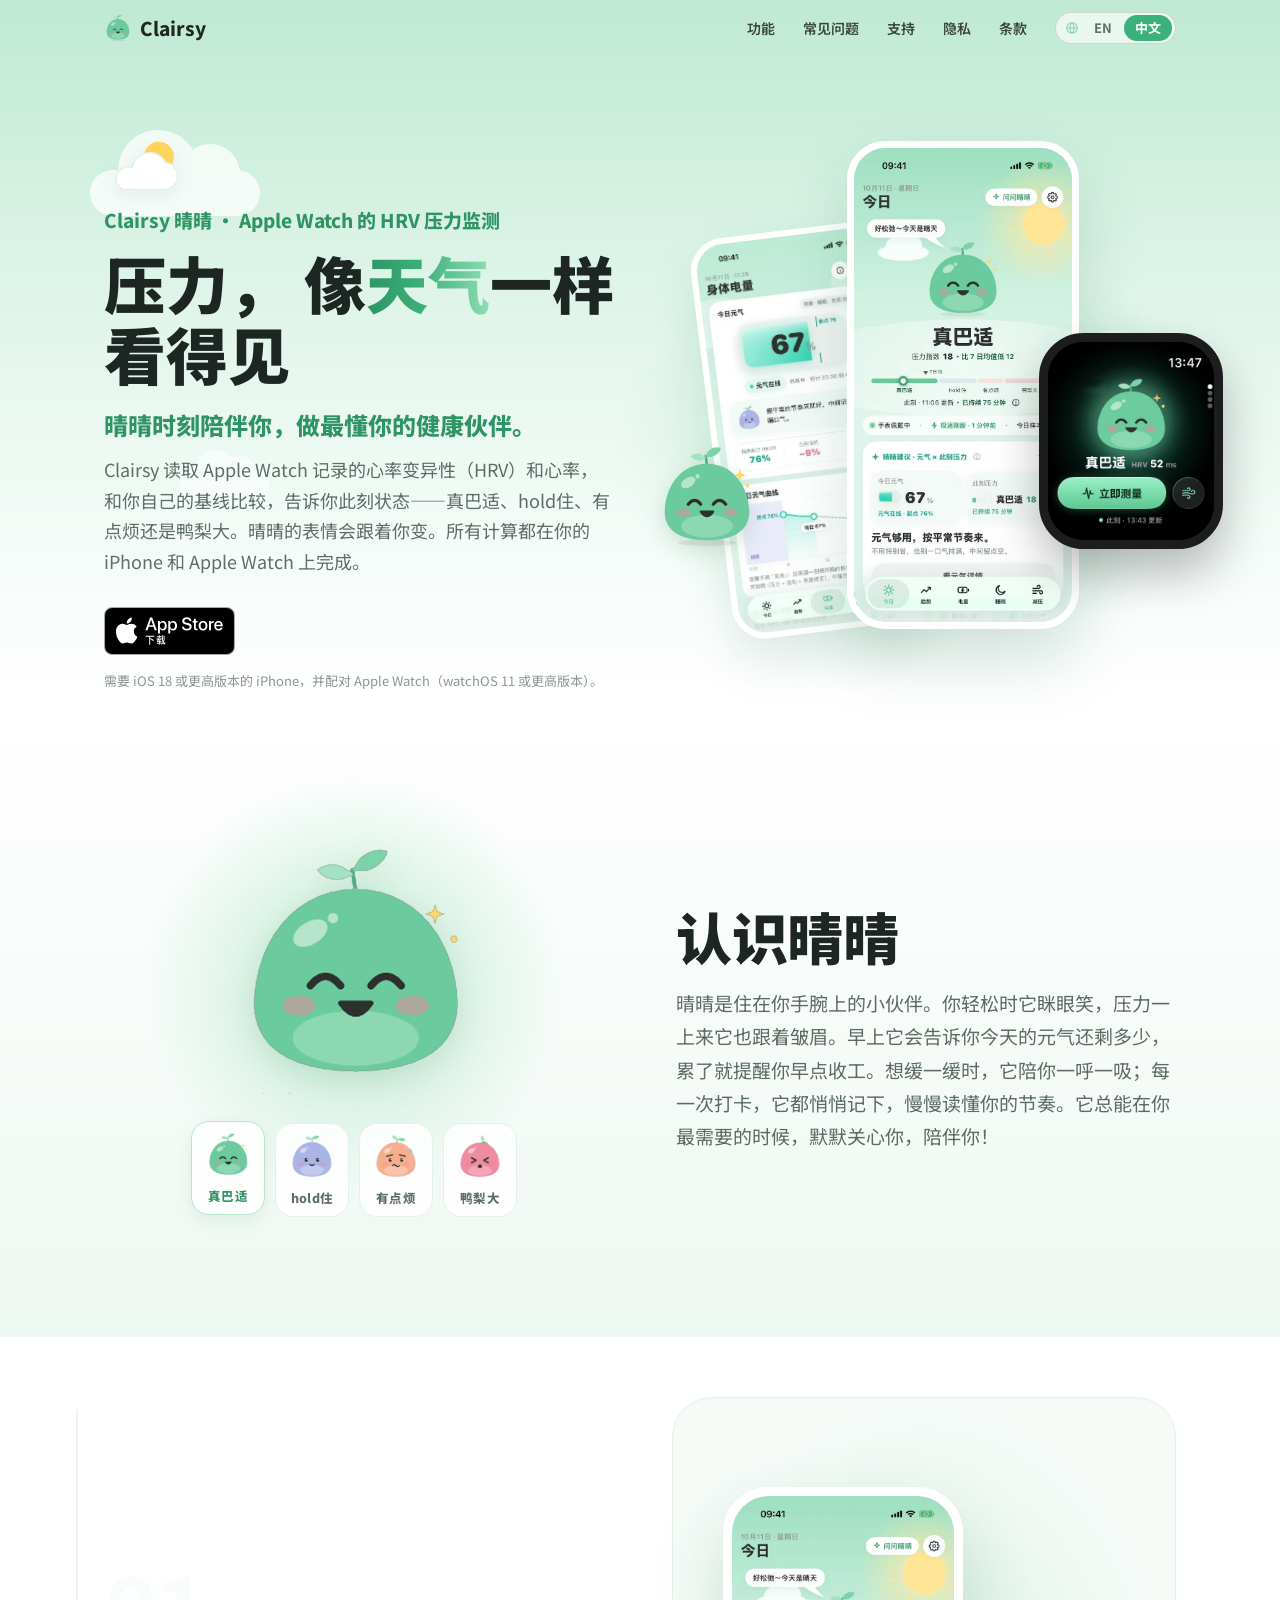
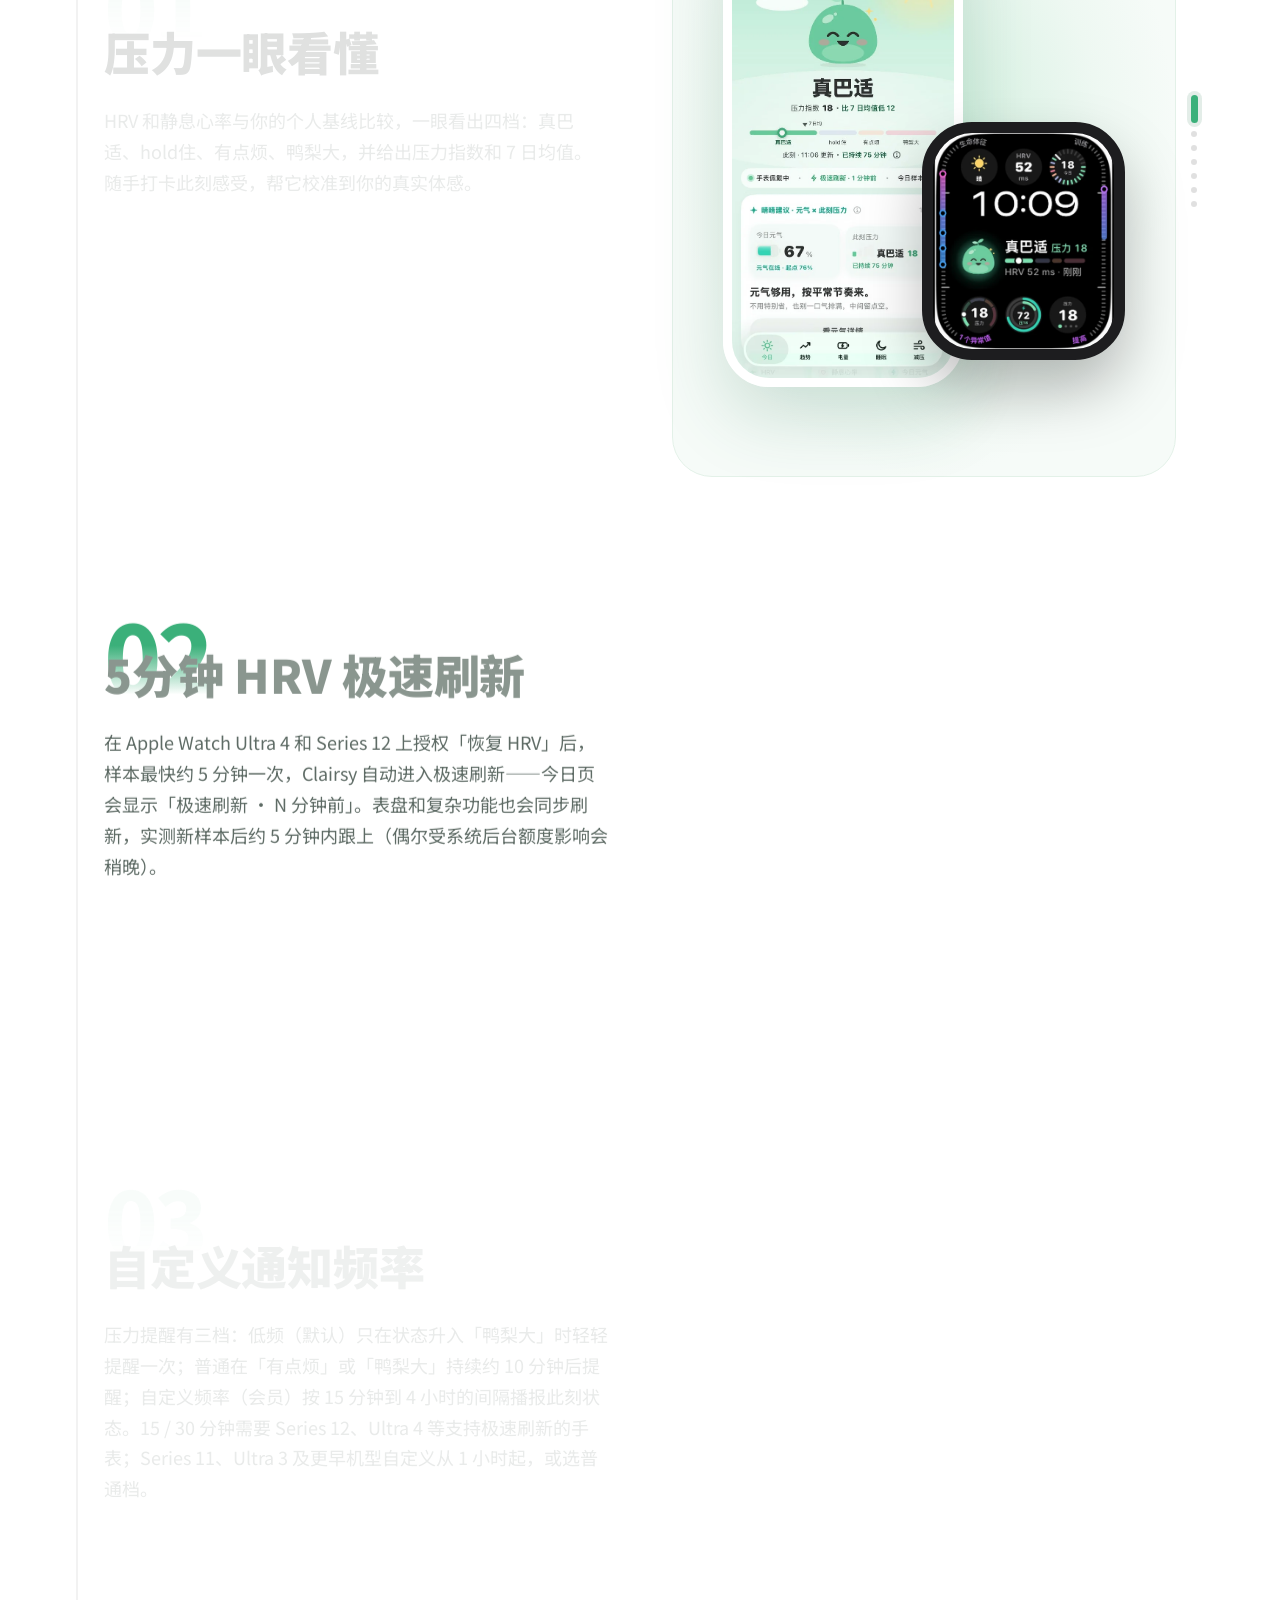
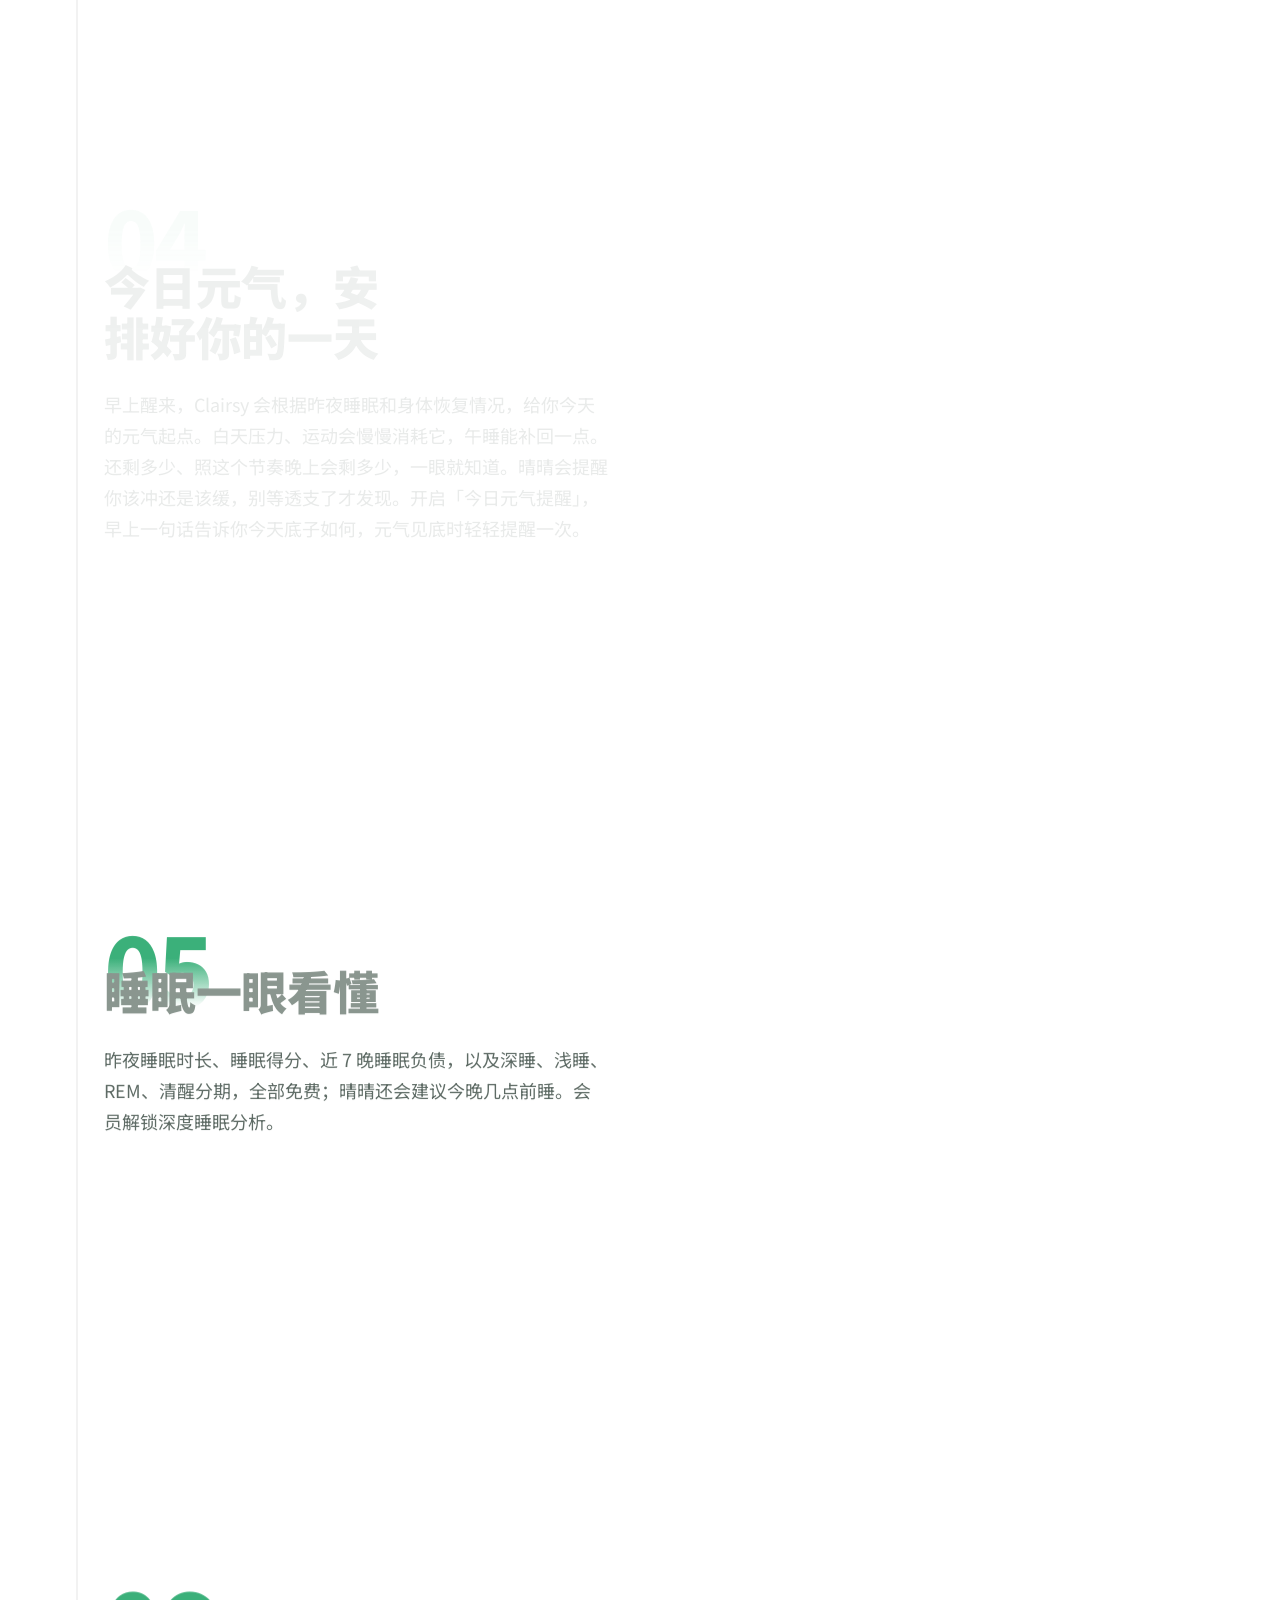
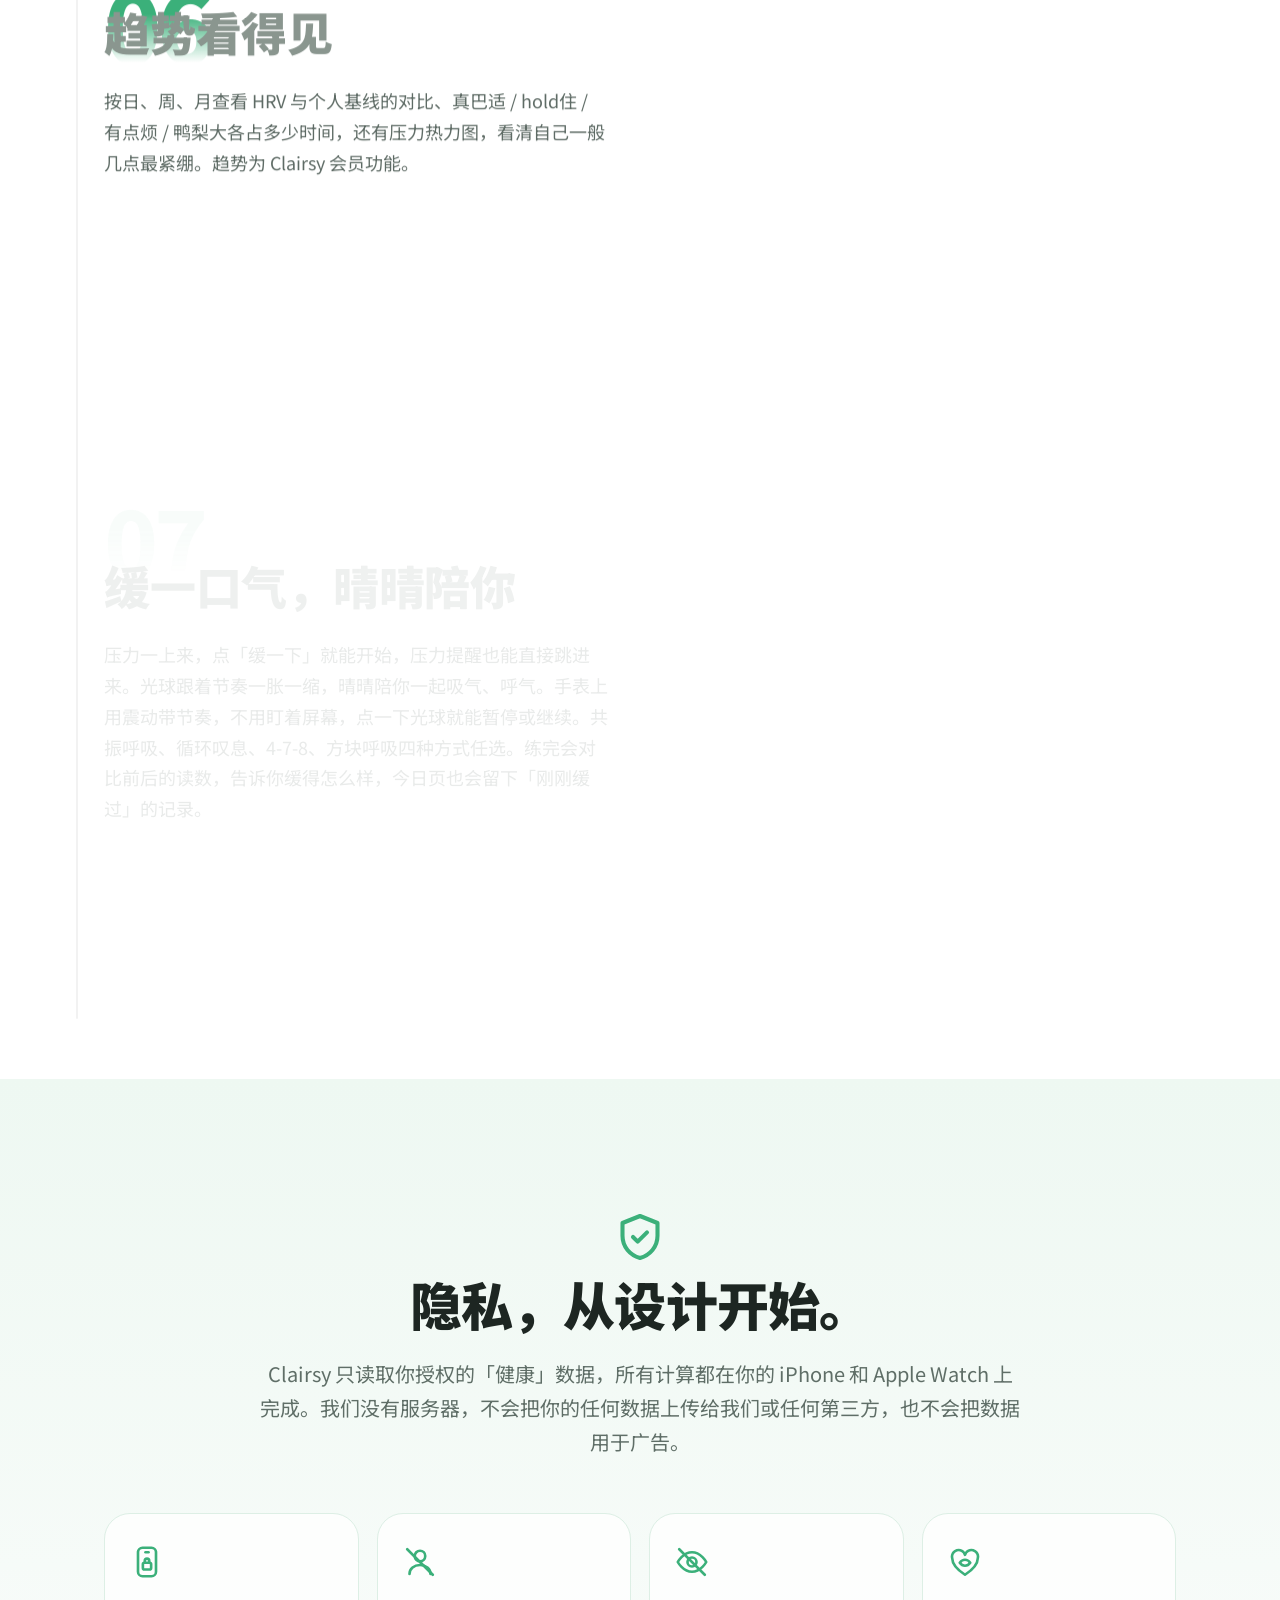
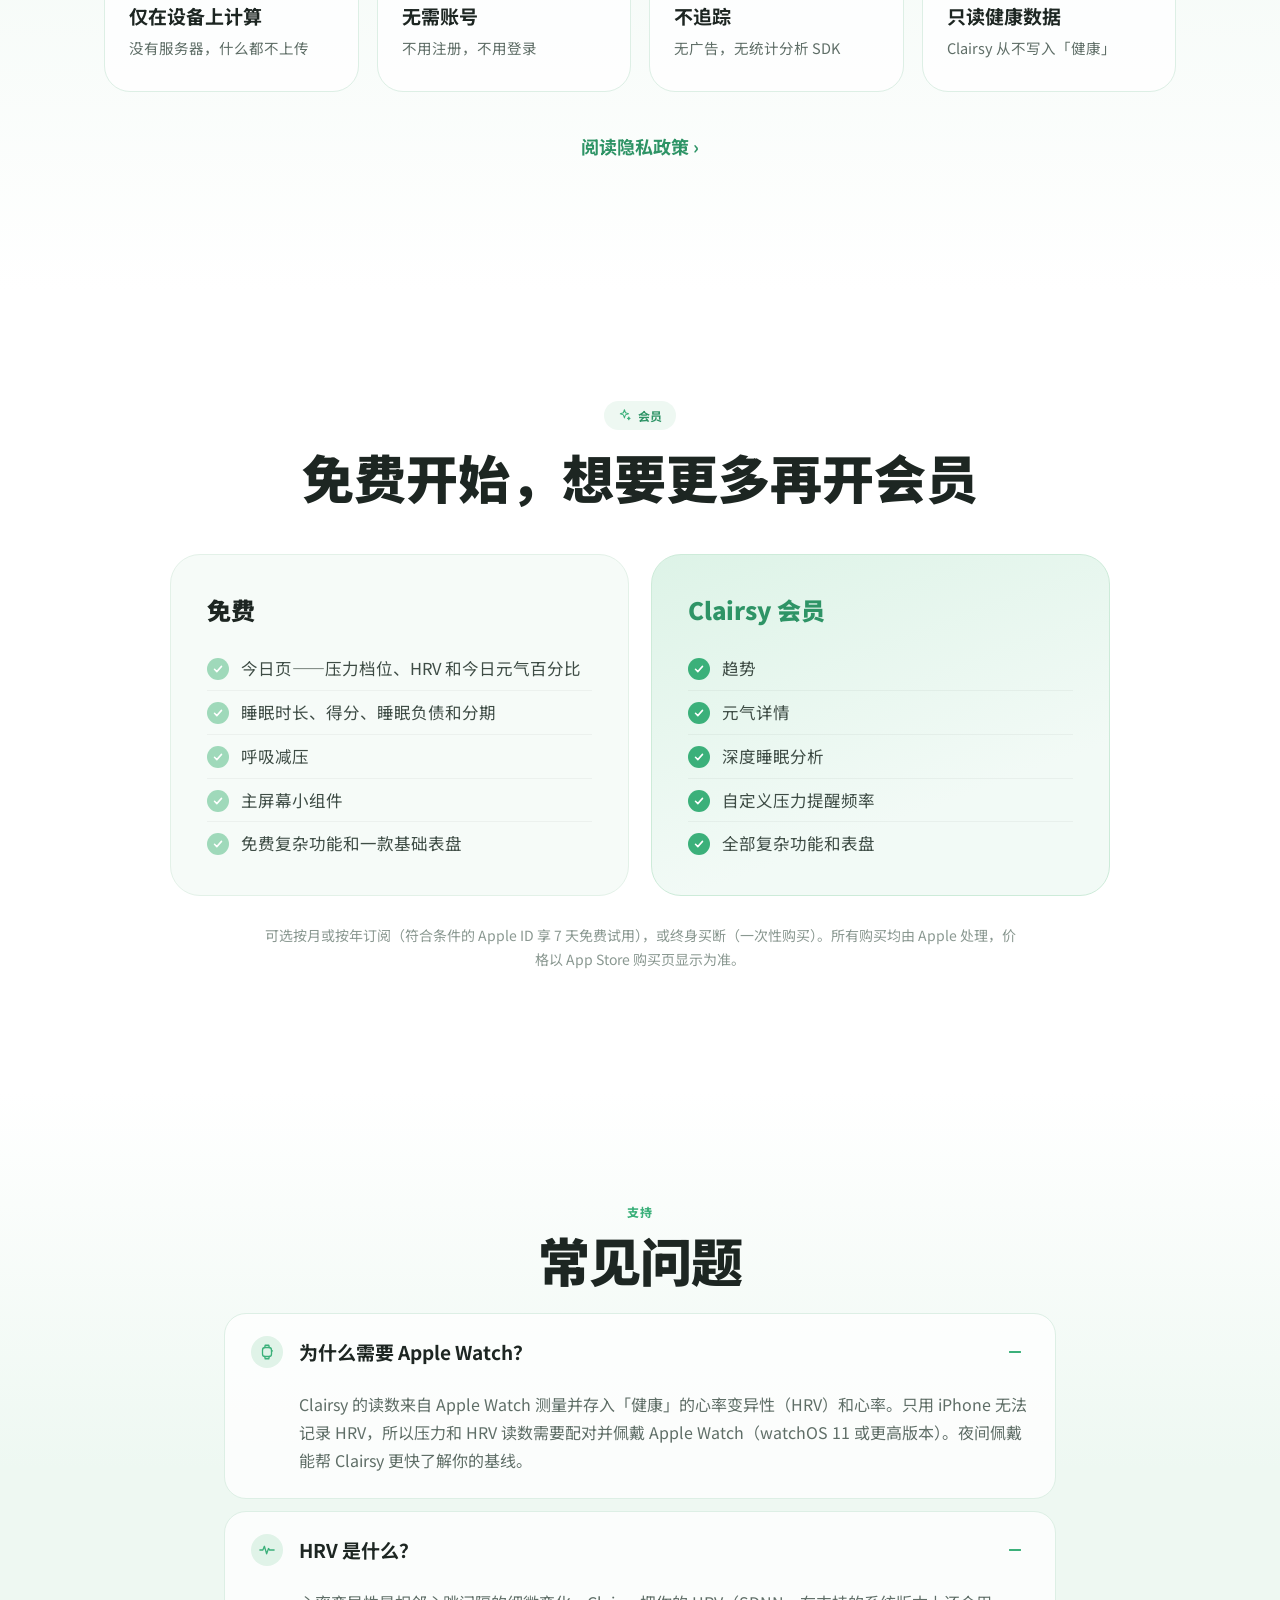
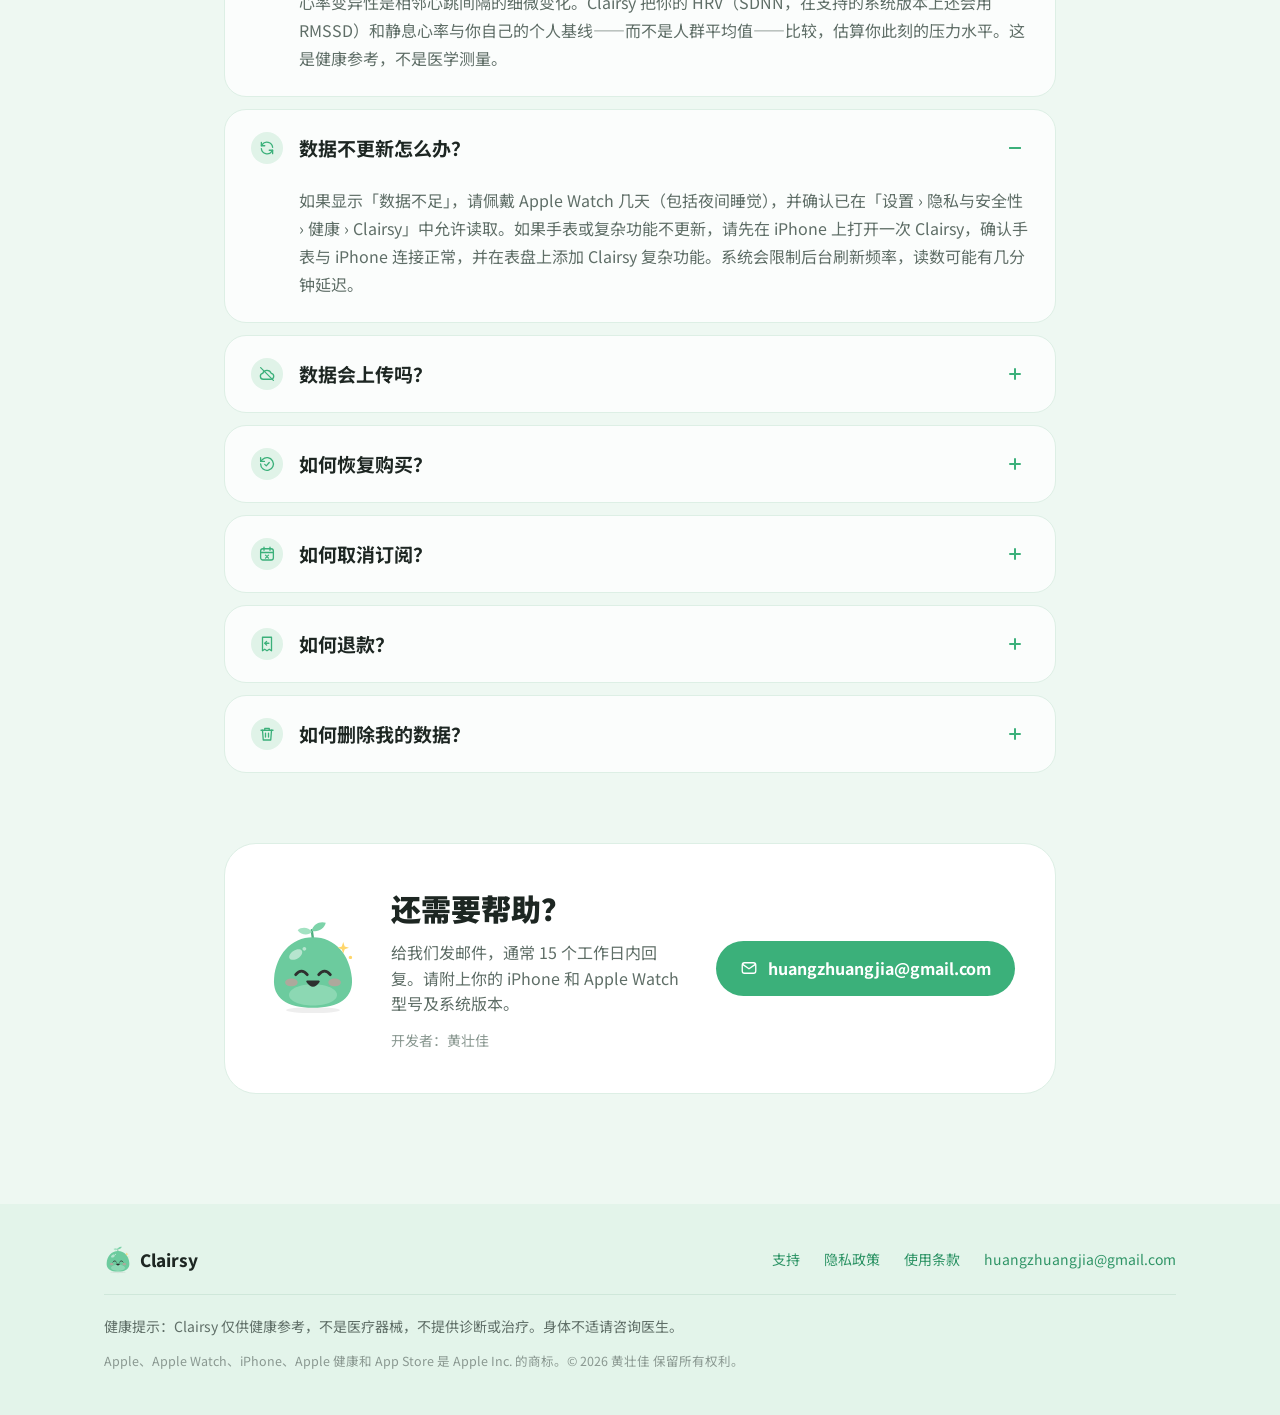
==== commit 67a8f2f7: "Features: remove step 08 (watch face keeps up) zh/en — 7 steps, frames and dots" ====
--- a/zh/index.html
+++ b/zh/index.html
@@ -23,7 +23,7 @@
 <div class="moods" role="group" aria-label="认识晴晴"><button type="button" class="mood on" data-mood="chill" aria-pressed="true"><img src="../assets/moods/chill.png?v=1ec6799918" alt="" width="56" height="56" loading="lazy"><span>真巴适</span></button><button type="button" class="mood" data-mood="steady" aria-pressed="false"><img src="../assets/moods/steady.png?v=08b04779e4" alt="" width="56" height="56" loading="lazy"><span>hold住</span></button><button type="button" class="mood" data-mood="tense" aria-pressed="false"><img src="../assets/moods/tense.png?v=b3b451586a" alt="" width="56" height="56" loading="lazy"><span>有点烦</span></button><button type="button" class="mood" data-mood="stressed" aria-pressed="false"><img src="../assets/moods/stressed.png?v=03b7959c35" alt="" width="56" height="56" loading="lazy"><span>鸭梨大</span></button></div></div>
 <div class="meettxt"><h2>认识晴晴</h2><p>晴晴是住在你手腕上的小伙伴。你轻松时它眯眼笑，压力一上来它也跟着皱眉。早上它会告诉你今天的元气还剩多少，累了就提醒你早点收工。想缓一缓时，它陪你一呼一吸；每一次打卡，它都悄悄记下，慢慢读懂你的节奏。它总能在你最需要的时候，默默关心你，陪伴你！</p></div>
 </div></div></section>
-<section id="features" class="feat"><div class="wrap sgrid"><div class="steps"><div class="rail" aria-hidden="true"><i></i></div><div class="step reveal" data-step="0"><div class="stept"><span class="n" aria-hidden="true">01</span><h3>压力一眼看懂</h3></div><p>HRV 和静息心率与你的个人基线比较，一眼看出四档：真巴适、hold住、有点烦、鸭梨大，并给出压力指数和 7 日均值。随手打卡此刻感受，帮它校准到你的真实体感。</p><div class="inl"><div class="duo"><div class="ph"><img src="../assets/today-zh.webp?v=3d693c9e05" alt="Clairsy Today" width="603" height="1311" loading="lazy"></div><div class="wa"><img src="../assets/watch-ultra-zh.webp?v=36eac9ea85" alt="Clairsy Status Gauge face on Apple Watch Ultra" width="416" height="496" loading="lazy"></div></div></div></div><div class="step reveal" data-step="1"><div class="stept"><span class="n" aria-hidden="true">02</span><h3>5分钟 HRV 极速刷新</h3></div><p>在 Apple Watch Ultra 4 和 Series 12 上授权「恢复 HRV」后，样本最快约 5 分钟一次，Clairsy 自动进入极速刷新——今日页会显示「极速刷新 · N 分钟前」。表盘和复杂功能也会同步刷新，实测新样本后约 5 分钟内跟上（偶尔受系统后台额度影响会稍晚）。</p><div class="inl"><div class="duo"><div class="ph"><img src="../assets/hrv-zh.webp?v=d180db7a6f" alt="今日 · 极速刷新" width="603" height="1311" loading="lazy"></div><div class="wa"><img src="../assets/watch-status-zh.webp?v=9cf2dee778" alt="Clairsy on Apple Watch" width="416" height="496" loading="lazy"></div></div></div></div><div class="step reveal" data-step="2"><div class="stept"><span class="n" aria-hidden="true">03</span><h3>自定义通知频率</h3></div><p>压力提醒有三档：低频（默认）只在状态升入「鸭梨大」时轻轻提醒一次；普通在「有点烦」或「鸭梨大」持续约 10 分钟后提醒；自定义频率（会员）按 15 分钟到 4 小时的间隔播报此刻状态。15 / 30 分钟需要 Series 12、Ultra 4 等支持极速刷新的手表；Series 11、Ultra 3 及更早机型自定义从 1 小时起，或选普通档。</p><div class="inl"><div class="duo"><div class="ph"><img src="../assets/alerts-zh.webp?v=9ad0ef0657" alt="压力提醒" width="603" height="1311" loading="lazy"></div><div class="wa"><img src="../assets/watch-alert-zh.webp?v=819838a7f3" alt="Clairsy stress alert on Apple Watch" width="416" height="496" loading="lazy"></div></div></div></div><div class="step reveal" data-step="3"><div class="stept"><span class="n" aria-hidden="true">04</span><h3>今日元气，安排好你的一天</h3></div><p>早上醒来，Clairsy 会根据昨夜睡眠和身体恢复情况，给你今天的元气起点。白天压力、运动会慢慢消耗它，午睡能补回一点。还剩多少、照这个节奏晚上会剩多少，一眼就知道。晴晴会提醒你该冲还是该缓，别等透支了才发现。开启「今日元气提醒」，早上一句话告诉你今天底子如何，元气见底时轻轻提醒一次。</p><div class="inl"><div class="duo"><div class="ph"><img src="../assets/vigor.webp?v=dfa2228dbb" alt="Daily Energy" width="603" height="1311" loading="lazy"></div><div class="wa"><img src="../assets/watch-vigor-zh.webp?v=fe0658d17a" alt="Daily Energy on Apple Watch" width="416" height="496" loading="lazy"></div></div></div></div><div class="step reveal" data-step="4"><div class="stept"><span class="n" aria-hidden="true">05</span><h3>睡眠一眼看懂</h3></div><p>昨夜睡眠时长、睡眠得分、近 7 晚睡眠负债，以及深睡、浅睡、REM、清醒分期，全部免费；晴晴还会建议今晚几点前睡。会员解锁深度睡眠分析。</p><div class="inl"><div class="ph"><img src="../assets/sleep-zh.webp?v=679f96642c" alt="睡眠" width="603" height="1311" loading="lazy"></div></div></div><div class="step reveal" data-step="5"><div class="stept"><span class="n" aria-hidden="true">06</span><h3>趋势看得见</h3></div><p>按日、周、月查看 HRV 与个人基线的对比、真巴适 / hold住 / 有点烦 / 鸭梨大各占多少时间，还有压力热力图，看清自己一般几点最紧绷。趋势为 Clairsy 会员功能。</p><div class="inl"><div class="duo"><div class="ph"><img src="../assets/trends-zh.webp?v=80457499c8" alt="趋势" width="603" height="1311" loading="lazy"></div><div class="wa"><img src="../assets/watch-today-zh.webp?v=bc18fa4160" alt="Today’s stress timeline on Apple Watch" width="416" height="496" loading="lazy"></div></div></div></div><div class="step reveal" data-step="6"><div class="stept"><span class="n" aria-hidden="true">07</span><h3>缓一口气，晴晴陪你</h3></div><p>压力一上来，点「缓一下」就能开始，压力提醒也能直接跳进来。光球跟着节奏一胀一缩，晴晴陪你一起吸气、呼气。手表上用震动带节奏，不用盯着屏幕，点一下光球就能暂停或继续。共振呼吸、循环叹息、4-7-8、方块呼吸四种方式任选。练完会对比前后的读数，告诉你缓得怎么样，今日页也会留下「刚刚缓过」的记录。</p><div class="inl"><div class="duo"><div class="ph"><img src="../assets/breath-zh.webp?v=1e5c2805f1" alt="呼吸减压" width="603" height="1311" loading="lazy"></div><div class="wa"><img src="../assets/watch-breath-zh.webp?v=5c191de065" alt="Breathe on Apple Watch" width="416" height="496" loading="lazy"></div></div></div></div><div class="step reveal" data-step="7"><div class="stept"><span class="n" aria-hidden="true">08</span><h3>表盘跟着变</h3></div><p>表盘和复杂功能显示此刻状态，一键「立即测量」；还有主屏幕小组件，以及可选的本地压力提醒。在 Ultra 4、Series 12 上配合极速刷新更及时。</p><div class="inl"><div class="wa"><img src="../assets/watch.webp?v=ed6af9df60" alt="Clairsy on Apple Watch" width="416" height="496" loading="lazy"></div></div></div></div><div class="sticky"><div class="devbox"><div class="frame on" data-frame="0"><div class="duo"><div class="ph"><img src="../assets/today-zh.webp?v=3d693c9e05" alt="Clairsy Today" width="603" height="1311" loading="lazy"></div><div class="wa"><img src="../assets/watch-ultra-zh.webp?v=36eac9ea85" alt="Clairsy Status Gauge face on Apple Watch Ultra" width="416" height="496" loading="lazy"></div></div></div><div class="frame" data-frame="1"><div class="duo"><div class="ph"><img src="../assets/hrv-zh.webp?v=d180db7a6f" alt="今日 · 极速刷新" width="603" height="1311" loading="lazy"></div><div class="wa"><img src="../assets/watch-status-zh.webp?v=9cf2dee778" alt="Clairsy on Apple Watch" width="416" height="496" loading="lazy"></div></div></div><div class="frame" data-frame="2"><div class="duo"><div class="ph"><img src="../assets/alerts-zh.webp?v=9ad0ef0657" alt="压力提醒" width="603" height="1311" loading="lazy"></div><div class="wa"><img src="../assets/watch-alert-zh.webp?v=819838a7f3" alt="Clairsy stress alert on Apple Watch" width="416" height="496" loading="lazy"></div></div></div><div class="frame" data-frame="3"><div class="duo"><div class="ph"><img src="../assets/vigor.webp?v=dfa2228dbb" alt="Daily Energy" width="603" height="1311" loading="lazy"></div><div class="wa"><img src="../assets/watch-vigor-zh.webp?v=fe0658d17a" alt="Daily Energy on Apple Watch" width="416" height="496" loading="lazy"></div></div></div><div class="frame" data-frame="4"><div class="ph"><img src="../assets/sleep-zh.webp?v=679f96642c" alt="睡眠" width="603" height="1311" loading="lazy"></div></div><div class="frame" data-frame="5"><div class="duo"><div class="ph"><img src="../assets/trends-zh.webp?v=80457499c8" alt="趋势" width="603" height="1311" loading="lazy"></div><div class="wa"><img src="../assets/watch-today-zh.webp?v=bc18fa4160" alt="Today’s stress timeline on Apple Watch" width="416" height="496" loading="lazy"></div></div></div><div class="frame" data-frame="6"><div class="duo"><div class="ph"><img src="../assets/breath-zh.webp?v=1e5c2805f1" alt="呼吸减压" width="603" height="1311" loading="lazy"></div><div class="wa"><img src="../assets/watch-breath-zh.webp?v=5c191de065" alt="Breathe on Apple Watch" width="416" height="496" loading="lazy"></div></div></div><div class="frame" data-frame="7"><div class="wa"><img src="../assets/watch.webp?v=ed6af9df60" alt="Clairsy on Apple Watch" width="416" height="496" loading="lazy"></div></div></div><div class="dots" aria-hidden="true"><i class="on"></i><i class=""></i><i class=""></i><i class=""></i><i class=""></i><i class=""></i><i class=""></i><i class=""></i></div></div></div></section>
+<section id="features" class="feat"><div class="wrap sgrid"><div class="steps"><div class="rail" aria-hidden="true"><i></i></div><div class="step reveal" data-step="0"><div class="stept"><span class="n" aria-hidden="true">01</span><h3>压力一眼看懂</h3></div><p>HRV 和静息心率与你的个人基线比较，一眼看出四档：真巴适、hold住、有点烦、鸭梨大，并给出压力指数和 7 日均值。随手打卡此刻感受，帮它校准到你的真实体感。</p><div class="inl"><div class="duo"><div class="ph"><img src="../assets/today-zh.webp?v=3d693c9e05" alt="Clairsy Today" width="603" height="1311" loading="lazy"></div><div class="wa"><img src="../assets/watch-ultra-zh.webp?v=36eac9ea85" alt="Clairsy Status Gauge face on Apple Watch Ultra" width="416" height="496" loading="lazy"></div></div></div></div><div class="step reveal" data-step="1"><div class="stept"><span class="n" aria-hidden="true">02</span><h3>5分钟 HRV 极速刷新</h3></div><p>在 Apple Watch Ultra 4 和 Series 12 上授权「恢复 HRV」后，样本最快约 5 分钟一次，Clairsy 自动进入极速刷新——今日页会显示「极速刷新 · N 分钟前」。表盘和复杂功能也会同步刷新，实测新样本后约 5 分钟内跟上（偶尔受系统后台额度影响会稍晚）。</p><div class="inl"><div class="duo"><div class="ph"><img src="../assets/hrv-zh.webp?v=d180db7a6f" alt="今日 · 极速刷新" width="603" height="1311" loading="lazy"></div><div class="wa"><img src="../assets/watch-status-zh.webp?v=9cf2dee778" alt="Clairsy on Apple Watch" width="416" height="496" loading="lazy"></div></div></div></div><div class="step reveal" data-step="2"><div class="stept"><span class="n" aria-hidden="true">03</span><h3>自定义通知频率</h3></div><p>压力提醒有三档：低频（默认）只在状态升入「鸭梨大」时轻轻提醒一次；普通在「有点烦」或「鸭梨大」持续约 10 分钟后提醒；自定义频率（会员）按 15 分钟到 4 小时的间隔播报此刻状态。15 / 30 分钟需要 Series 12、Ultra 4 等支持极速刷新的手表；Series 11、Ultra 3 及更早机型自定义从 1 小时起，或选普通档。</p><div class="inl"><div class="duo"><div class="ph"><img src="../assets/alerts-zh.webp?v=9ad0ef0657" alt="压力提醒" width="603" height="1311" loading="lazy"></div><div class="wa"><img src="../assets/watch-alert-zh.webp?v=819838a7f3" alt="Clairsy stress alert on Apple Watch" width="416" height="496" loading="lazy"></div></div></div></div><div class="step reveal" data-step="3"><div class="stept"><span class="n" aria-hidden="true">04</span><h3>今日元气，安排好你的一天</h3></div><p>早上醒来，Clairsy 会根据昨夜睡眠和身体恢复情况，给你今天的元气起点。白天压力、运动会慢慢消耗它，午睡能补回一点。还剩多少、照这个节奏晚上会剩多少，一眼就知道。晴晴会提醒你该冲还是该缓，别等透支了才发现。开启「今日元气提醒」，早上一句话告诉你今天底子如何，元气见底时轻轻提醒一次。</p><div class="inl"><div class="duo"><div class="ph"><img src="../assets/vigor.webp?v=dfa2228dbb" alt="Daily Energy" width="603" height="1311" loading="lazy"></div><div class="wa"><img src="../assets/watch-vigor-zh.webp?v=fe0658d17a" alt="Daily Energy on Apple Watch" width="416" height="496" loading="lazy"></div></div></div></div><div class="step reveal" data-step="4"><div class="stept"><span class="n" aria-hidden="true">05</span><h3>睡眠一眼看懂</h3></div><p>昨夜睡眠时长、睡眠得分、近 7 晚睡眠负债，以及深睡、浅睡、REM、清醒分期，全部免费；晴晴还会建议今晚几点前睡。会员解锁深度睡眠分析。</p><div class="inl"><div class="ph"><img src="../assets/sleep-zh.webp?v=679f96642c" alt="睡眠" width="603" height="1311" loading="lazy"></div></div></div><div class="step reveal" data-step="5"><div class="stept"><span class="n" aria-hidden="true">06</span><h3>趋势看得见</h3></div><p>按日、周、月查看 HRV 与个人基线的对比、真巴适 / hold住 / 有点烦 / 鸭梨大各占多少时间，还有压力热力图，看清自己一般几点最紧绷。趋势为 Clairsy 会员功能。</p><div class="inl"><div class="duo"><div class="ph"><img src="../assets/trends-zh.webp?v=80457499c8" alt="趋势" width="603" height="1311" loading="lazy"></div><div class="wa"><img src="../assets/watch-today-zh.webp?v=bc18fa4160" alt="Today’s stress timeline on Apple Watch" width="416" height="496" loading="lazy"></div></div></div></div><div class="step reveal" data-step="6"><div class="stept"><span class="n" aria-hidden="true">07</span><h3>缓一口气，晴晴陪你</h3></div><p>压力一上来，点「缓一下」就能开始，压力提醒也能直接跳进来。光球跟着节奏一胀一缩，晴晴陪你一起吸气、呼气。手表上用震动带节奏，不用盯着屏幕，点一下光球就能暂停或继续。共振呼吸、循环叹息、4-7-8、方块呼吸四种方式任选。练完会对比前后的读数，告诉你缓得怎么样，今日页也会留下「刚刚缓过」的记录。</p><div class="inl"><div class="duo"><div class="ph"><img src="../assets/breath-zh.webp?v=1e5c2805f1" alt="呼吸减压" width="603" height="1311" loading="lazy"></div><div class="wa"><img src="../assets/watch-breath-zh.webp?v=5c191de065" alt="Breathe on Apple Watch" width="416" height="496" loading="lazy"></div></div></div></div></div><div class="sticky"><div class="devbox"><div class="frame on" data-frame="0"><div class="duo"><div class="ph"><img src="../assets/today-zh.webp?v=3d693c9e05" alt="Clairsy Today" width="603" height="1311" loading="lazy"></div><div class="wa"><img src="../assets/watch-ultra-zh.webp?v=36eac9ea85" alt="Clairsy Status Gauge face on Apple Watch Ultra" width="416" height="496" loading="lazy"></div></div></div><div class="frame" data-frame="1"><div class="duo"><div class="ph"><img src="../assets/hrv-zh.webp?v=d180db7a6f" alt="今日 · 极速刷新" width="603" height="1311" loading="lazy"></div><div class="wa"><img src="../assets/watch-status-zh.webp?v=9cf2dee778" alt="Clairsy on Apple Watch" width="416" height="496" loading="lazy"></div></div></div><div class="frame" data-frame="2"><div class="duo"><div class="ph"><img src="../assets/alerts-zh.webp?v=9ad0ef0657" alt="压力提醒" width="603" height="1311" loading="lazy"></div><div class="wa"><img src="../assets/watch-alert-zh.webp?v=819838a7f3" alt="Clairsy stress alert on Apple Watch" width="416" height="496" loading="lazy"></div></div></div><div class="frame" data-frame="3"><div class="duo"><div class="ph"><img src="../assets/vigor.webp?v=dfa2228dbb" alt="Daily Energy" width="603" height="1311" loading="lazy"></div><div class="wa"><img src="../assets/watch-vigor-zh.webp?v=fe0658d17a" alt="Daily Energy on Apple Watch" width="416" height="496" loading="lazy"></div></div></div><div class="frame" data-frame="4"><div class="ph"><img src="../assets/sleep-zh.webp?v=679f96642c" alt="睡眠" width="603" height="1311" loading="lazy"></div></div><div class="frame" data-frame="5"><div class="duo"><div class="ph"><img src="../assets/trends-zh.webp?v=80457499c8" alt="趋势" width="603" height="1311" loading="lazy"></div><div class="wa"><img src="../assets/watch-today-zh.webp?v=bc18fa4160" alt="Today’s stress timeline on Apple Watch" width="416" height="496" loading="lazy"></div></div></div><div class="frame" data-frame="6"><div class="duo"><div class="ph"><img src="../assets/breath-zh.webp?v=1e5c2805f1" alt="呼吸减压" width="603" height="1311" loading="lazy"></div><div class="wa"><img src="../assets/watch-breath-zh.webp?v=5c191de065" alt="Breathe on Apple Watch" width="416" height="496" loading="lazy"></div></div></div></div><div class="dots" aria-hidden="true"><i class="on"></i><i class=""></i><i class=""></i><i class=""></i><i class=""></i><i class=""></i><i class=""></i></div></div></div></section>
 <section id="privacy" class="priv"><div class="wrap"><img class="shield reveal" src="../assets/icons/in-short-shield.svg?v=a273304543" alt="" width="56" height="56"><h2 class="reveal">隐私，从设计开始。</h2><p class="lede reveal">Clairsy 只读取你授权的「健康」数据，所有计算都在你的 iPhone 和 Apple Watch 上完成。我们没有服务器，不会把你的任何数据上传给我们或任何第三方，也不会把数据用于广告。</p>
 <div class="tiles"><div class="tile reveal"><img class="ti" src="../assets/icons/on-device.svg?v=f5730aa8c3" alt="" aria-hidden="true"><b>仅在设备上计算</b><small>没有服务器，什么都不上传</small></div><div class="tile reveal"><img class="ti" src="../assets/icons/no-account.svg?v=5d09475955" alt="" aria-hidden="true"><b>无需账号</b><small>不用注册，不用登录</small></div><div class="tile reveal"><img class="ti" src="../assets/icons/no-tracking.svg?v=b4618fe82b" alt="" aria-hidden="true"><b>不追踪</b><small>无广告，无统计分析 SDK</small></div><div class="tile reveal"><img class="ti" src="../assets/icons/read-only-health.svg?v=f1765cbfee" alt="" aria-hidden="true"><b>只读健康数据</b><small>Clairsy 从不写入「健康」</small></div></div><p class="plink reveal"><a href="privacy/">阅读隐私政策 ›</a></p></div></section>
 <section class="mem"><div class="wrap"><div class="memhead reveal"><span class="mpill"><img class="ic xs" src="../assets/icons/membership.svg?v=d99b7184ce" alt="" aria-hidden="true">会员</span><h2>免费开始，想要更多再开会员</h2></div>
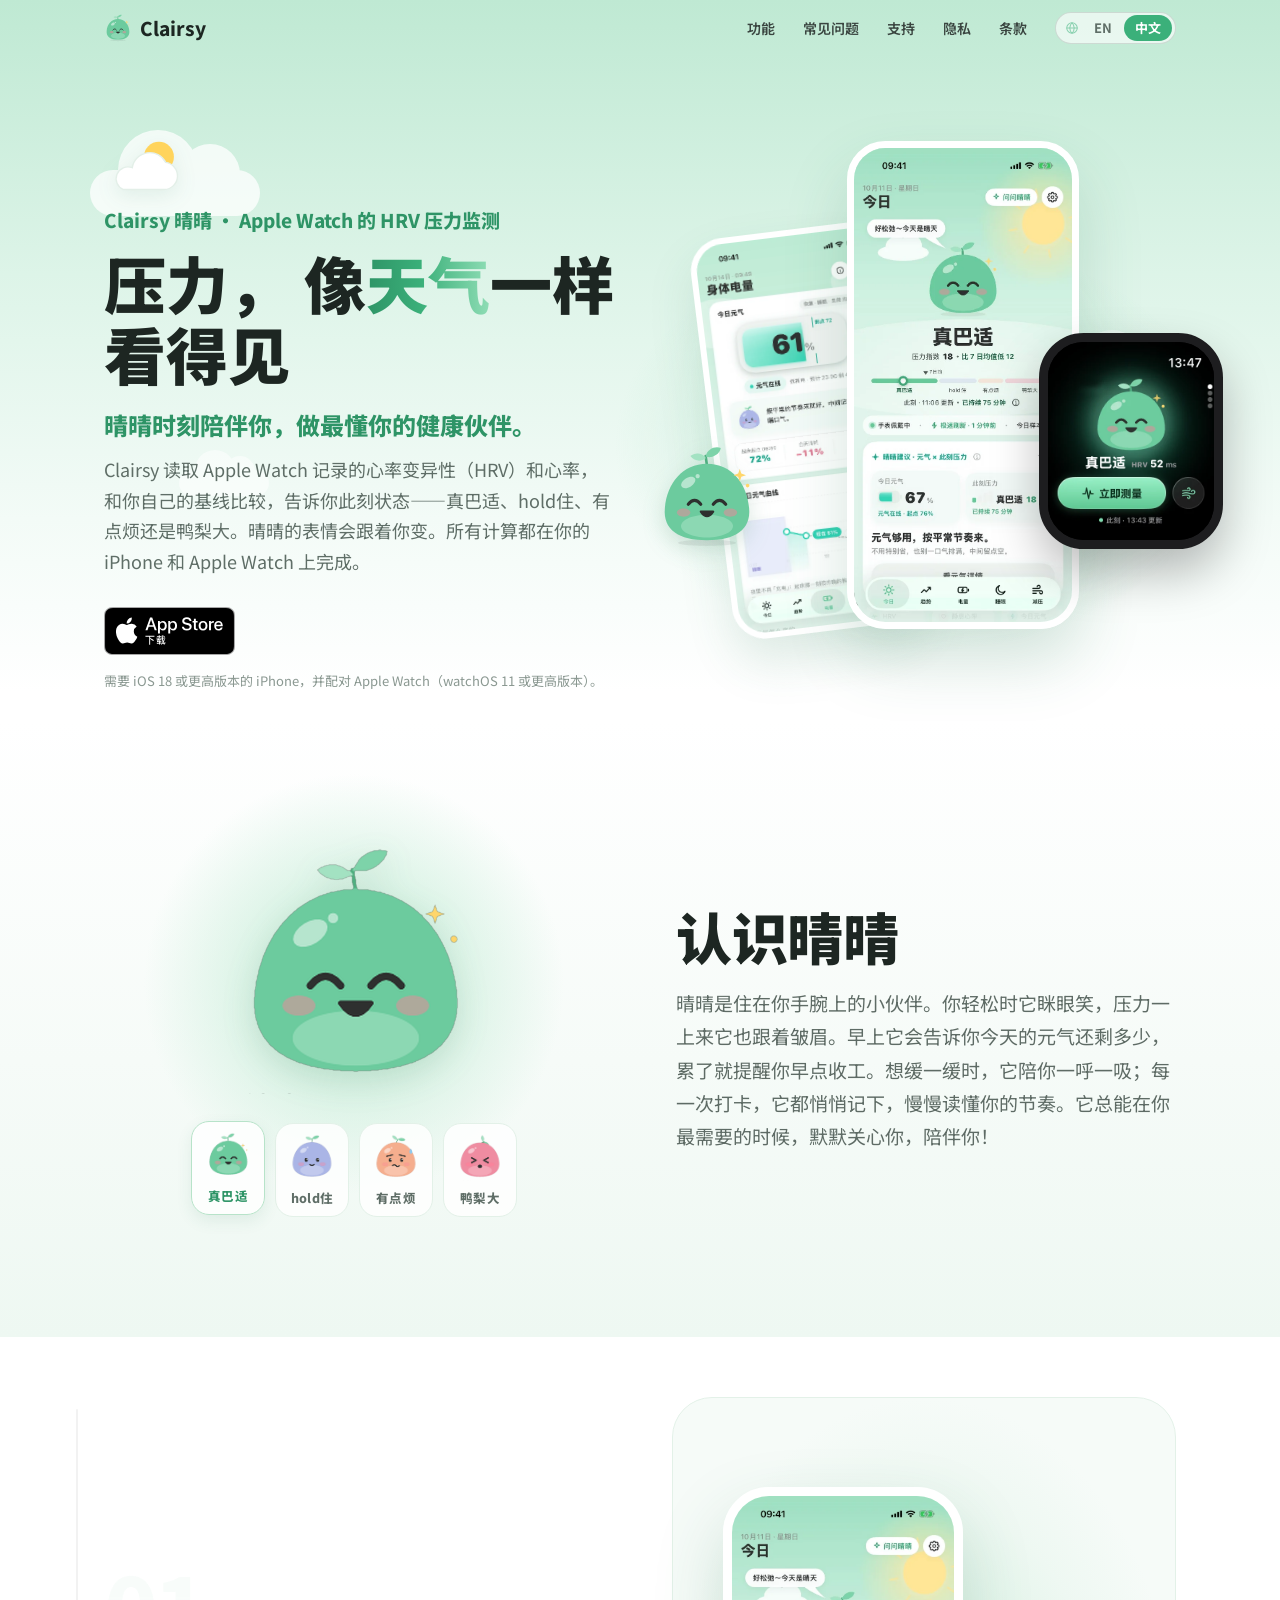
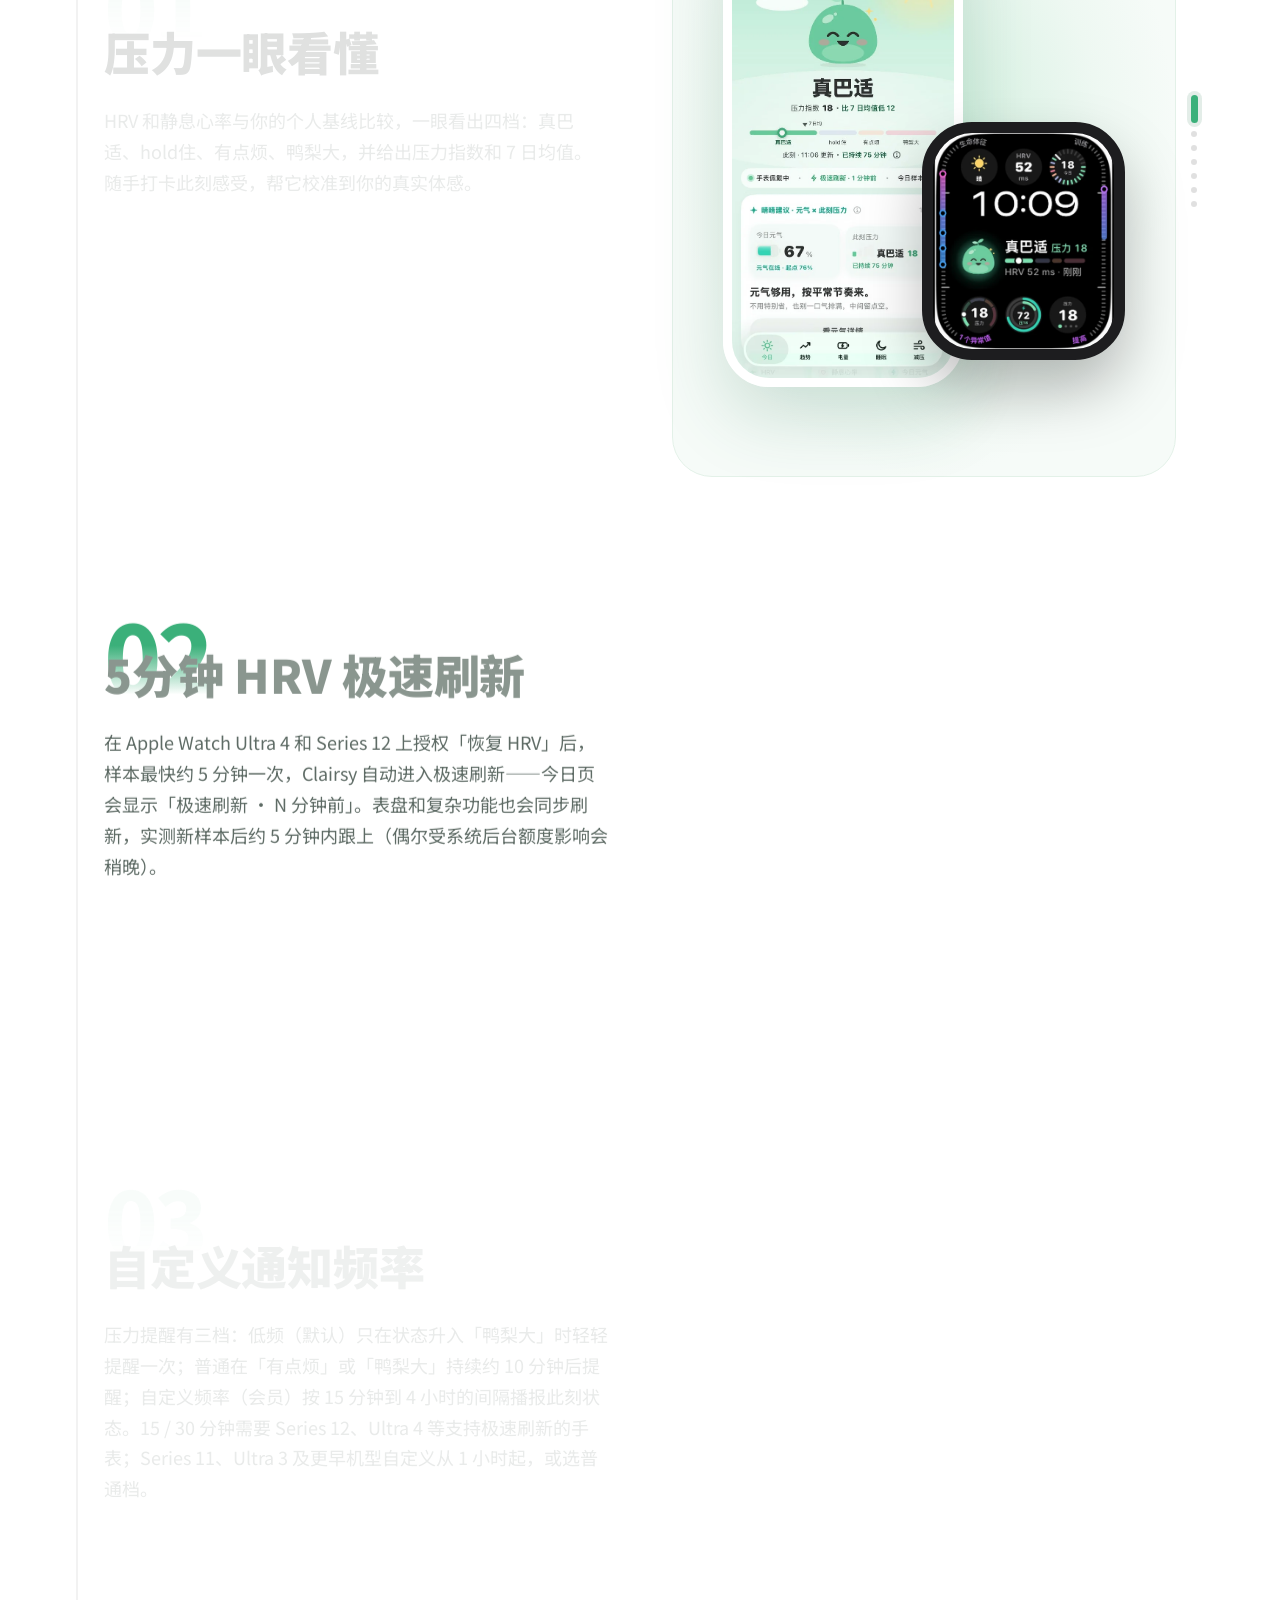
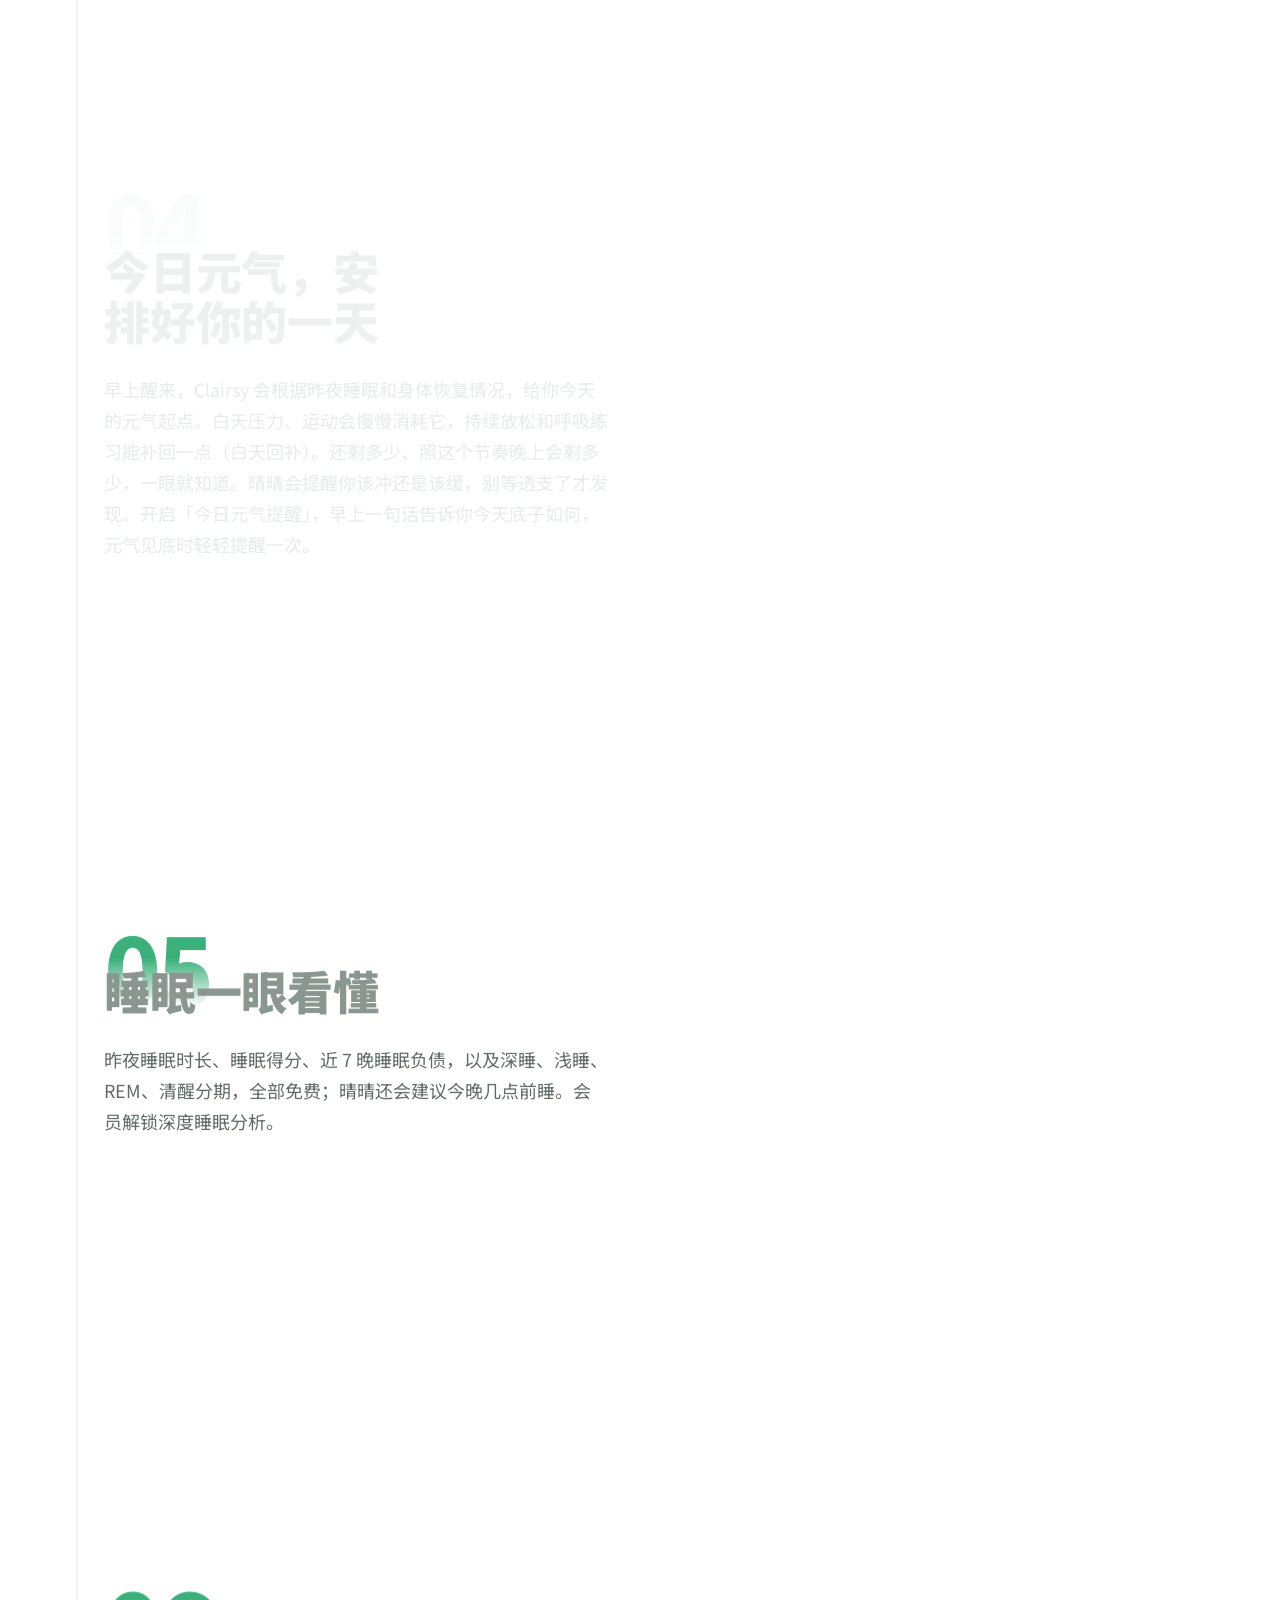
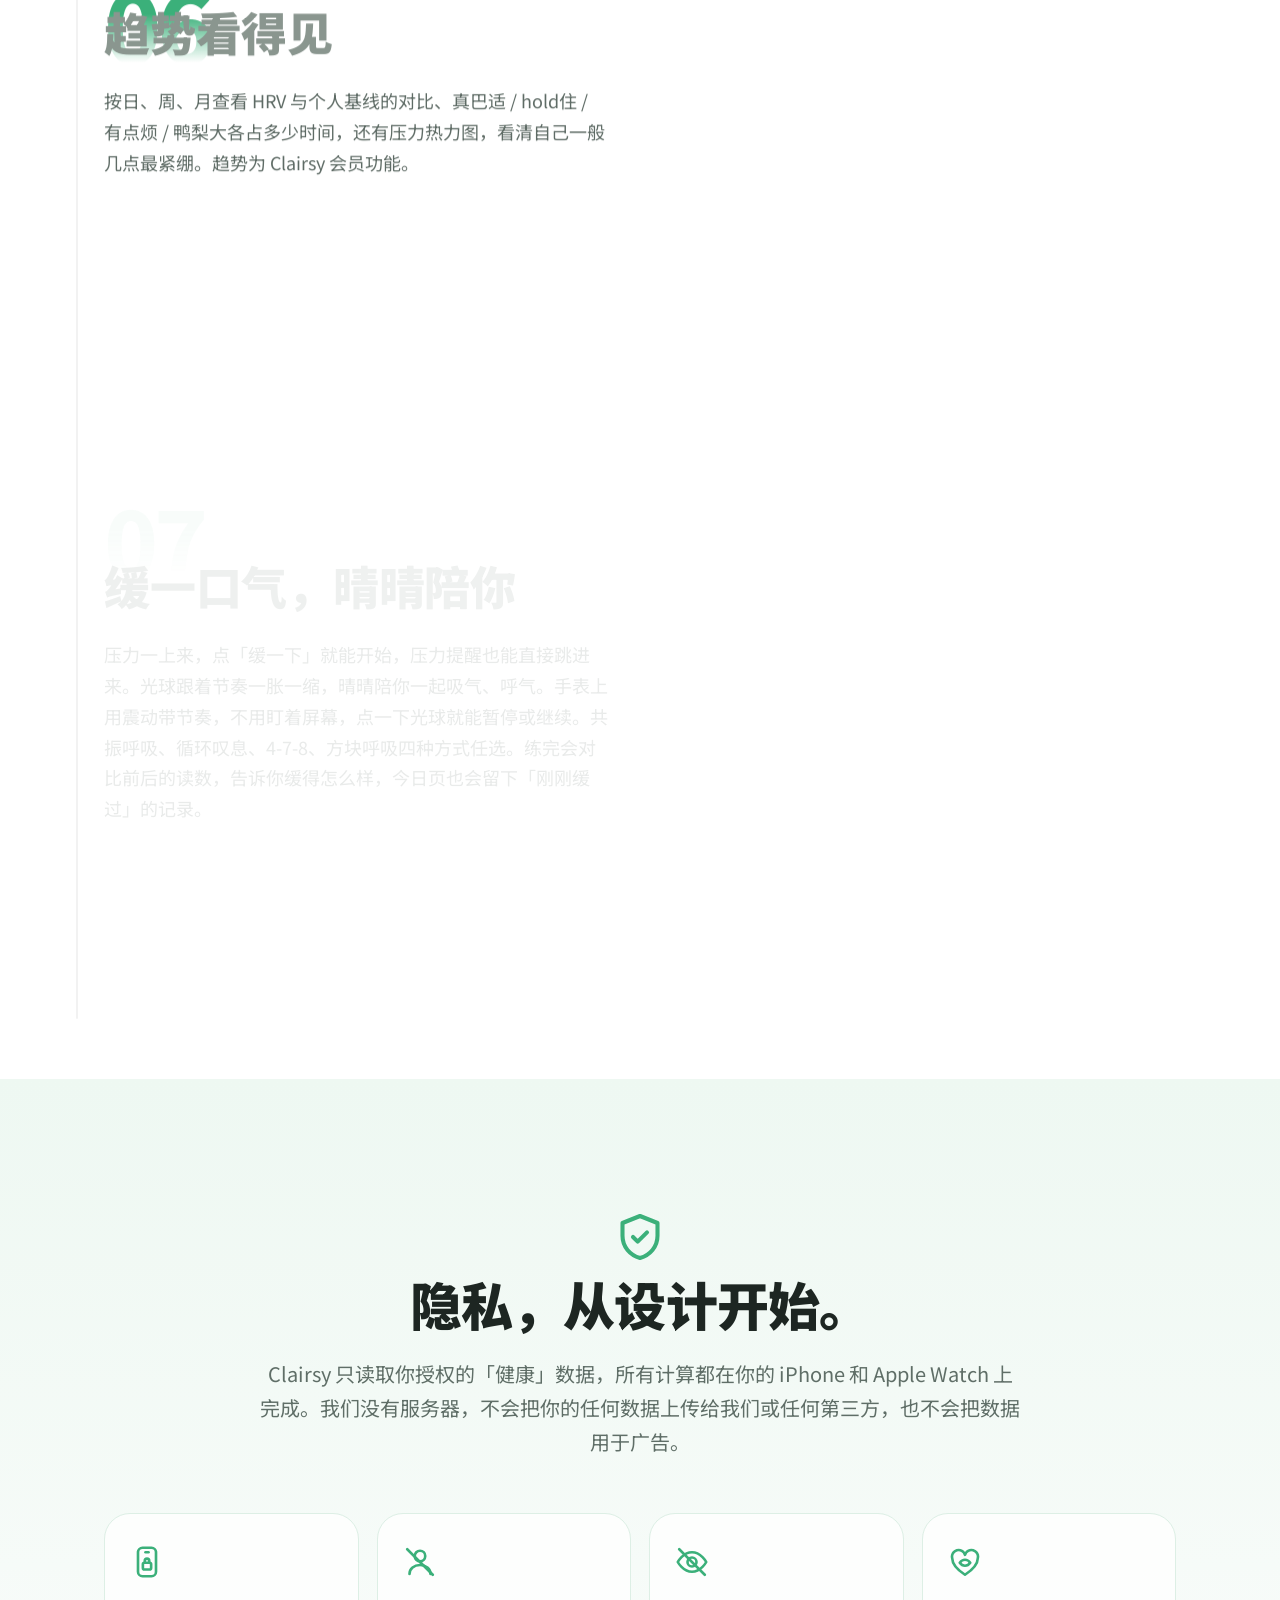
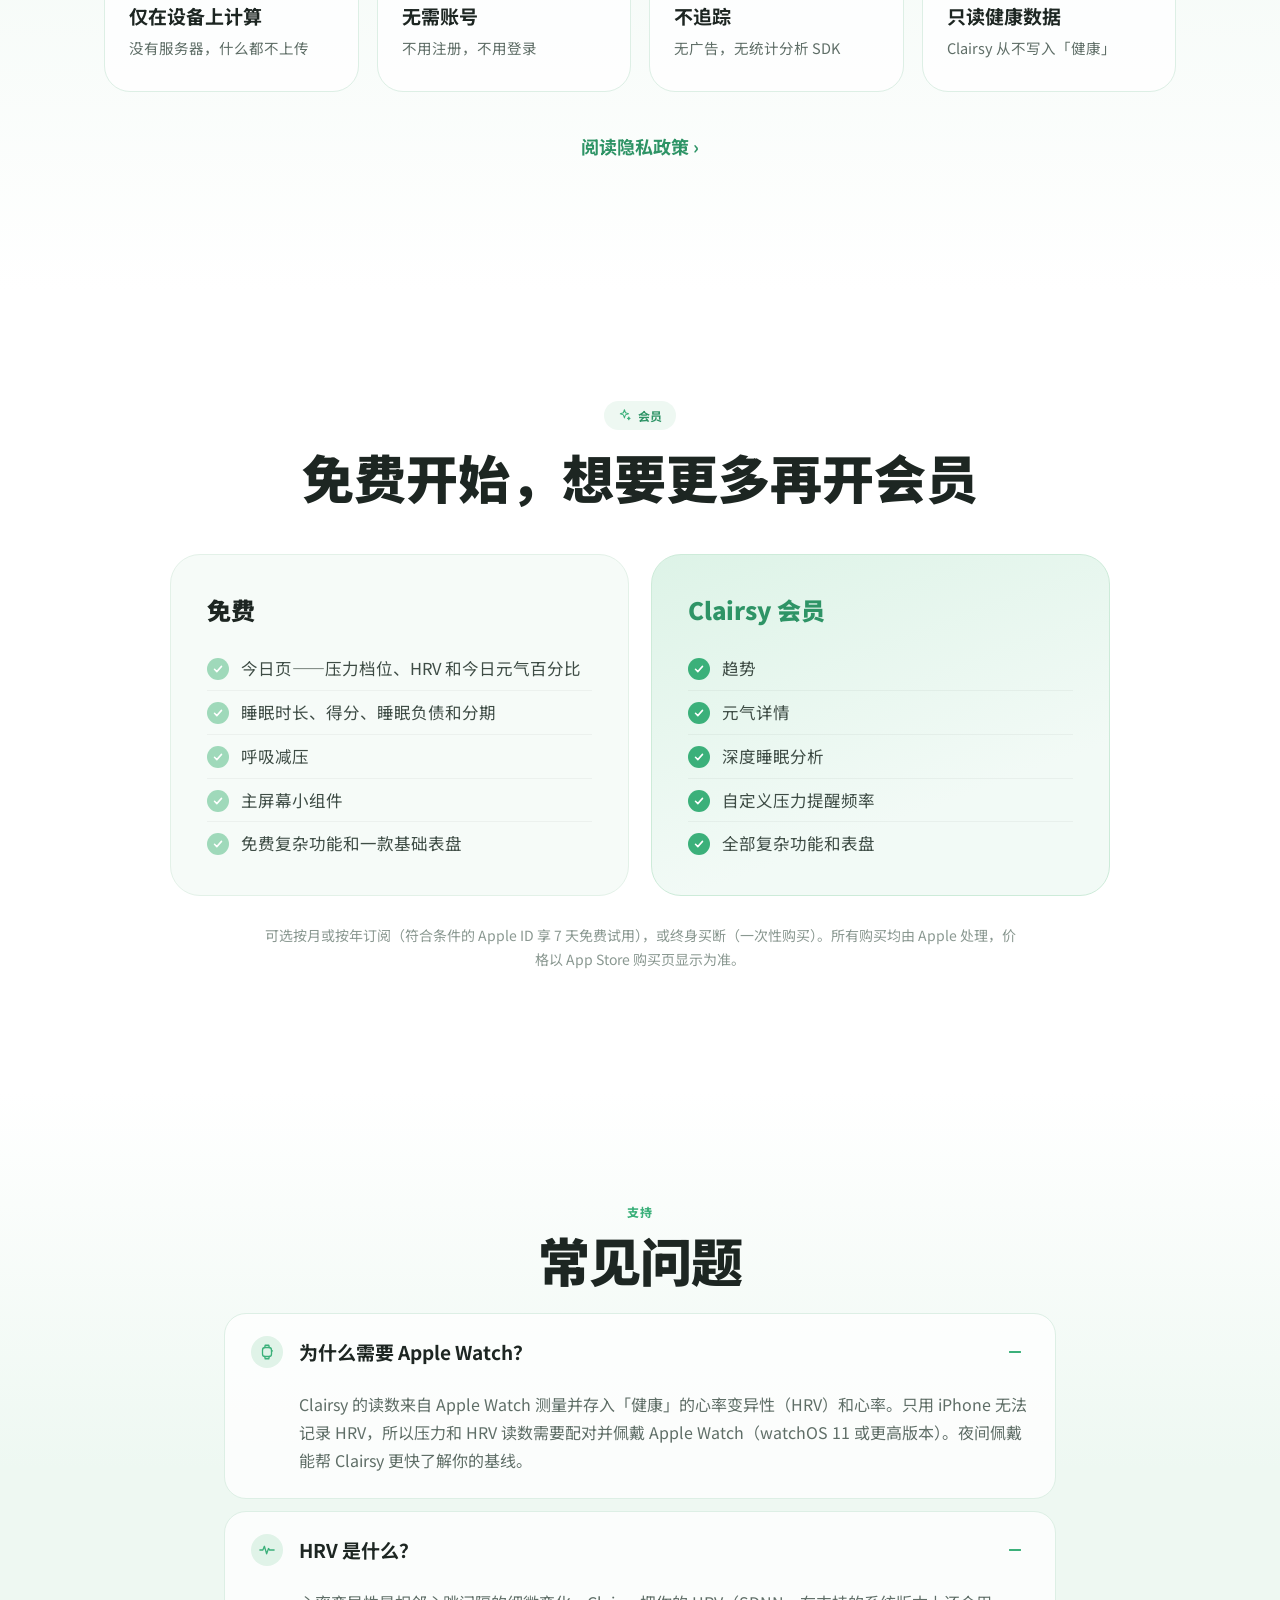
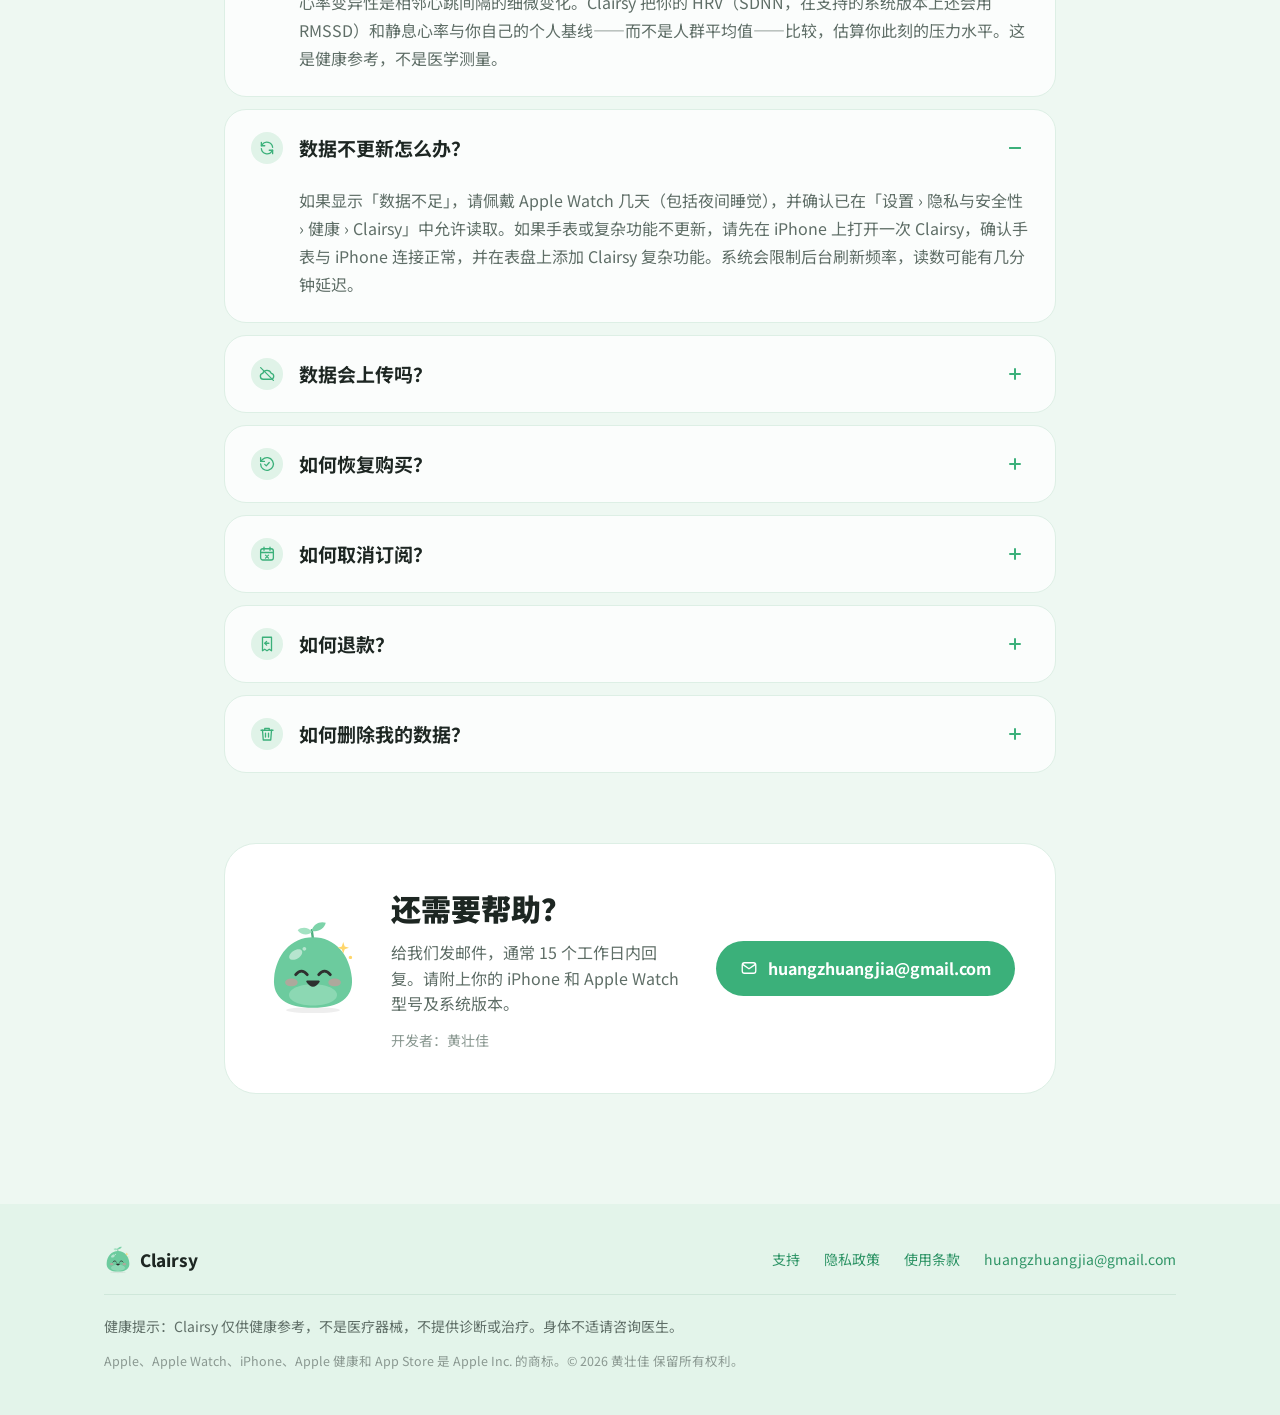
==== commit 8305fc69: "Features step 04: nap → daytime credits (sustained relax / breathing); reshoot Energy screen 白天回补 / " ====
--- a/zh/index.html
+++ b/zh/index.html
@@ -14,7 +14,7 @@
 <div class="cta ld" style="--d:4"><a class="appstore" href="https://apps.apple.com/"><img src="../assets/badge-zh-cn.svg?v=65191b2d11" alt="在 App Store 下载" height="48"></a></div>
 <p class="req ld" style="--d:5">需要 iOS 18 或更高版本的 iPhone，并配对 Apple Watch（watchOS 11 或更高版本）。</p></div>
 <div class="hvis"><div class="stage ld" style="--d:5"><div class="glow"></div>
-<div class="dev p1" data-px="-0.06"><img src="../assets/vigor.webp?v=dfa2228dbb" alt="" width="603" height="1311"></div>
+<div class="dev p1" data-px="-0.06"><img src="../assets/vigor.webp?v=54719cf11a" alt="" width="603" height="1311"></div>
 <div class="dev p2" data-px="0"><img src="../assets/today-zh.webp?v=3d693c9e05" alt="Clairsy Today" width="603" height="1311"></div>
 <div class="dev wt" data-px="0.08"><img src="../assets/watch.webp?v=ed6af9df60" alt="Clairsy on Apple Watch" width="416" height="496"></div>
 <img class="mas" src="../assets/qingqing.svg?v=ae6b4a3a9c" alt="" width="135" height="135"></div></div></div></section>
@@ -23,7 +23,7 @@
 <div class="moods" role="group" aria-label="认识晴晴"><button type="button" class="mood on" data-mood="chill" aria-pressed="true"><img src="../assets/moods/chill.png?v=1ec6799918" alt="" width="56" height="56" loading="lazy"><span>真巴适</span></button><button type="button" class="mood" data-mood="steady" aria-pressed="false"><img src="../assets/moods/steady.png?v=08b04779e4" alt="" width="56" height="56" loading="lazy"><span>hold住</span></button><button type="button" class="mood" data-mood="tense" aria-pressed="false"><img src="../assets/moods/tense.png?v=b3b451586a" alt="" width="56" height="56" loading="lazy"><span>有点烦</span></button><button type="button" class="mood" data-mood="stressed" aria-pressed="false"><img src="../assets/moods/stressed.png?v=03b7959c35" alt="" width="56" height="56" loading="lazy"><span>鸭梨大</span></button></div></div>
 <div class="meettxt"><h2>认识晴晴</h2><p>晴晴是住在你手腕上的小伙伴。你轻松时它眯眼笑，压力一上来它也跟着皱眉。早上它会告诉你今天的元气还剩多少，累了就提醒你早点收工。想缓一缓时，它陪你一呼一吸；每一次打卡，它都悄悄记下，慢慢读懂你的节奏。它总能在你最需要的时候，默默关心你，陪伴你！</p></div>
 </div></div></section>
-<section id="features" class="feat"><div class="wrap sgrid"><div class="steps"><div class="rail" aria-hidden="true"><i></i></div><div class="step reveal" data-step="0"><div class="stept"><span class="n" aria-hidden="true">01</span><h3>压力一眼看懂</h3></div><p>HRV 和静息心率与你的个人基线比较，一眼看出四档：真巴适、hold住、有点烦、鸭梨大，并给出压力指数和 7 日均值。随手打卡此刻感受，帮它校准到你的真实体感。</p><div class="inl"><div class="duo"><div class="ph"><img src="../assets/today-zh.webp?v=3d693c9e05" alt="Clairsy Today" width="603" height="1311" loading="lazy"></div><div class="wa"><img src="../assets/watch-ultra-zh.webp?v=36eac9ea85" alt="Clairsy Status Gauge face on Apple Watch Ultra" width="416" height="496" loading="lazy"></div></div></div></div><div class="step reveal" data-step="1"><div class="stept"><span class="n" aria-hidden="true">02</span><h3>5分钟 HRV 极速刷新</h3></div><p>在 Apple Watch Ultra 4 和 Series 12 上授权「恢复 HRV」后，样本最快约 5 分钟一次，Clairsy 自动进入极速刷新——今日页会显示「极速刷新 · N 分钟前」。表盘和复杂功能也会同步刷新，实测新样本后约 5 分钟内跟上（偶尔受系统后台额度影响会稍晚）。</p><div class="inl"><div class="duo"><div class="ph"><img src="../assets/hrv-zh.webp?v=d180db7a6f" alt="今日 · 极速刷新" width="603" height="1311" loading="lazy"></div><div class="wa"><img src="../assets/watch-status-zh.webp?v=9cf2dee778" alt="Clairsy on Apple Watch" width="416" height="496" loading="lazy"></div></div></div></div><div class="step reveal" data-step="2"><div class="stept"><span class="n" aria-hidden="true">03</span><h3>自定义通知频率</h3></div><p>压力提醒有三档：低频（默认）只在状态升入「鸭梨大」时轻轻提醒一次；普通在「有点烦」或「鸭梨大」持续约 10 分钟后提醒；自定义频率（会员）按 15 分钟到 4 小时的间隔播报此刻状态。15 / 30 分钟需要 Series 12、Ultra 4 等支持极速刷新的手表；Series 11、Ultra 3 及更早机型自定义从 1 小时起，或选普通档。</p><div class="inl"><div class="duo"><div class="ph"><img src="../assets/alerts-zh.webp?v=9ad0ef0657" alt="压力提醒" width="603" height="1311" loading="lazy"></div><div class="wa"><img src="../assets/watch-alert-zh.webp?v=819838a7f3" alt="Clairsy stress alert on Apple Watch" width="416" height="496" loading="lazy"></div></div></div></div><div class="step reveal" data-step="3"><div class="stept"><span class="n" aria-hidden="true">04</span><h3>今日元气，安排好你的一天</h3></div><p>早上醒来，Clairsy 会根据昨夜睡眠和身体恢复情况，给你今天的元气起点。白天压力、运动会慢慢消耗它，午睡能补回一点。还剩多少、照这个节奏晚上会剩多少，一眼就知道。晴晴会提醒你该冲还是该缓，别等透支了才发现。开启「今日元气提醒」，早上一句话告诉你今天底子如何，元气见底时轻轻提醒一次。</p><div class="inl"><div class="duo"><div class="ph"><img src="../assets/vigor.webp?v=dfa2228dbb" alt="Daily Energy" width="603" height="1311" loading="lazy"></div><div class="wa"><img src="../assets/watch-vigor-zh.webp?v=fe0658d17a" alt="Daily Energy on Apple Watch" width="416" height="496" loading="lazy"></div></div></div></div><div class="step reveal" data-step="4"><div class="stept"><span class="n" aria-hidden="true">05</span><h3>睡眠一眼看懂</h3></div><p>昨夜睡眠时长、睡眠得分、近 7 晚睡眠负债，以及深睡、浅睡、REM、清醒分期，全部免费；晴晴还会建议今晚几点前睡。会员解锁深度睡眠分析。</p><div class="inl"><div class="ph"><img src="../assets/sleep-zh.webp?v=679f96642c" alt="睡眠" width="603" height="1311" loading="lazy"></div></div></div><div class="step reveal" data-step="5"><div class="stept"><span class="n" aria-hidden="true">06</span><h3>趋势看得见</h3></div><p>按日、周、月查看 HRV 与个人基线的对比、真巴适 / hold住 / 有点烦 / 鸭梨大各占多少时间，还有压力热力图，看清自己一般几点最紧绷。趋势为 Clairsy 会员功能。</p><div class="inl"><div class="duo"><div class="ph"><img src="../assets/trends-zh.webp?v=80457499c8" alt="趋势" width="603" height="1311" loading="lazy"></div><div class="wa"><img src="../assets/watch-today-zh.webp?v=bc18fa4160" alt="Today’s stress timeline on Apple Watch" width="416" height="496" loading="lazy"></div></div></div></div><div class="step reveal" data-step="6"><div class="stept"><span class="n" aria-hidden="true">07</span><h3>缓一口气，晴晴陪你</h3></div><p>压力一上来，点「缓一下」就能开始，压力提醒也能直接跳进来。光球跟着节奏一胀一缩，晴晴陪你一起吸气、呼气。手表上用震动带节奏，不用盯着屏幕，点一下光球就能暂停或继续。共振呼吸、循环叹息、4-7-8、方块呼吸四种方式任选。练完会对比前后的读数，告诉你缓得怎么样，今日页也会留下「刚刚缓过」的记录。</p><div class="inl"><div class="duo"><div class="ph"><img src="../assets/breath-zh.webp?v=1e5c2805f1" alt="呼吸减压" width="603" height="1311" loading="lazy"></div><div class="wa"><img src="../assets/watch-breath-zh.webp?v=5c191de065" alt="Breathe on Apple Watch" width="416" height="496" loading="lazy"></div></div></div></div></div><div class="sticky"><div class="devbox"><div class="frame on" data-frame="0"><div class="duo"><div class="ph"><img src="../assets/today-zh.webp?v=3d693c9e05" alt="Clairsy Today" width="603" height="1311" loading="lazy"></div><div class="wa"><img src="../assets/watch-ultra-zh.webp?v=36eac9ea85" alt="Clairsy Status Gauge face on Apple Watch Ultra" width="416" height="496" loading="lazy"></div></div></div><div class="frame" data-frame="1"><div class="duo"><div class="ph"><img src="../assets/hrv-zh.webp?v=d180db7a6f" alt="今日 · 极速刷新" width="603" height="1311" loading="lazy"></div><div class="wa"><img src="../assets/watch-status-zh.webp?v=9cf2dee778" alt="Clairsy on Apple Watch" width="416" height="496" loading="lazy"></div></div></div><div class="frame" data-frame="2"><div class="duo"><div class="ph"><img src="../assets/alerts-zh.webp?v=9ad0ef0657" alt="压力提醒" width="603" height="1311" loading="lazy"></div><div class="wa"><img src="../assets/watch-alert-zh.webp?v=819838a7f3" alt="Clairsy stress alert on Apple Watch" width="416" height="496" loading="lazy"></div></div></div><div class="frame" data-frame="3"><div class="duo"><div class="ph"><img src="../assets/vigor.webp?v=dfa2228dbb" alt="Daily Energy" width="603" height="1311" loading="lazy"></div><div class="wa"><img src="../assets/watch-vigor-zh.webp?v=fe0658d17a" alt="Daily Energy on Apple Watch" width="416" height="496" loading="lazy"></div></div></div><div class="frame" data-frame="4"><div class="ph"><img src="../assets/sleep-zh.webp?v=679f96642c" alt="睡眠" width="603" height="1311" loading="lazy"></div></div><div class="frame" data-frame="5"><div class="duo"><div class="ph"><img src="../assets/trends-zh.webp?v=80457499c8" alt="趋势" width="603" height="1311" loading="lazy"></div><div class="wa"><img src="../assets/watch-today-zh.webp?v=bc18fa4160" alt="Today’s stress timeline on Apple Watch" width="416" height="496" loading="lazy"></div></div></div><div class="frame" data-frame="6"><div class="duo"><div class="ph"><img src="../assets/breath-zh.webp?v=1e5c2805f1" alt="呼吸减压" width="603" height="1311" loading="lazy"></div><div class="wa"><img src="../assets/watch-breath-zh.webp?v=5c191de065" alt="Breathe on Apple Watch" width="416" height="496" loading="lazy"></div></div></div></div><div class="dots" aria-hidden="true"><i class="on"></i><i class=""></i><i class=""></i><i class=""></i><i class=""></i><i class=""></i><i class=""></i></div></div></div></section>
+<section id="features" class="feat"><div class="wrap sgrid"><div class="steps"><div class="rail" aria-hidden="true"><i></i></div><div class="step reveal" data-step="0"><div class="stept"><span class="n" aria-hidden="true">01</span><h3>压力一眼看懂</h3></div><p>HRV 和静息心率与你的个人基线比较，一眼看出四档：真巴适、hold住、有点烦、鸭梨大，并给出压力指数和 7 日均值。随手打卡此刻感受，帮它校准到你的真实体感。</p><div class="inl"><div class="duo"><div class="ph"><img src="../assets/today-zh.webp?v=3d693c9e05" alt="Clairsy Today" width="603" height="1311" loading="lazy"></div><div class="wa"><img src="../assets/watch-ultra-zh.webp?v=36eac9ea85" alt="Clairsy Status Gauge face on Apple Watch Ultra" width="416" height="496" loading="lazy"></div></div></div></div><div class="step reveal" data-step="1"><div class="stept"><span class="n" aria-hidden="true">02</span><h3>5分钟 HRV 极速刷新</h3></div><p>在 Apple Watch Ultra 4 和 Series 12 上授权「恢复 HRV」后，样本最快约 5 分钟一次，Clairsy 自动进入极速刷新——今日页会显示「极速刷新 · N 分钟前」。表盘和复杂功能也会同步刷新，实测新样本后约 5 分钟内跟上（偶尔受系统后台额度影响会稍晚）。</p><div class="inl"><div class="duo"><div class="ph"><img src="../assets/hrv-zh.webp?v=d180db7a6f" alt="今日 · 极速刷新" width="603" height="1311" loading="lazy"></div><div class="wa"><img src="../assets/watch-status-zh.webp?v=9cf2dee778" alt="Clairsy on Apple Watch" width="416" height="496" loading="lazy"></div></div></div></div><div class="step reveal" data-step="2"><div class="stept"><span class="n" aria-hidden="true">03</span><h3>自定义通知频率</h3></div><p>压力提醒有三档：低频（默认）只在状态升入「鸭梨大」时轻轻提醒一次；普通在「有点烦」或「鸭梨大」持续约 10 分钟后提醒；自定义频率（会员）按 15 分钟到 4 小时的间隔播报此刻状态。15 / 30 分钟需要 Series 12、Ultra 4 等支持极速刷新的手表；Series 11、Ultra 3 及更早机型自定义从 1 小时起，或选普通档。</p><div class="inl"><div class="duo"><div class="ph"><img src="../assets/alerts-zh.webp?v=9ad0ef0657" alt="压力提醒" width="603" height="1311" loading="lazy"></div><div class="wa"><img src="../assets/watch-alert-zh.webp?v=819838a7f3" alt="Clairsy stress alert on Apple Watch" width="416" height="496" loading="lazy"></div></div></div></div><div class="step reveal" data-step="3"><div class="stept"><span class="n" aria-hidden="true">04</span><h3>今日元气，安排好你的一天</h3></div><p>早上醒来，Clairsy 会根据昨夜睡眠和身体恢复情况，给你今天的元气起点。白天压力、运动会慢慢消耗它，持续放松和呼吸练习能补回一点（白天回补）。还剩多少、照这个节奏晚上会剩多少，一眼就知道。晴晴会提醒你该冲还是该缓，别等透支了才发现。开启「今日元气提醒」，早上一句话告诉你今天底子如何，元气见底时轻轻提醒一次。</p><div class="inl"><div class="duo"><div class="ph"><img src="../assets/vigor.webp?v=54719cf11a" alt="Daily Energy" width="603" height="1311" loading="lazy"></div><div class="wa"><img src="../assets/watch-vigor-zh.webp?v=fe0658d17a" alt="Daily Energy on Apple Watch" width="416" height="496" loading="lazy"></div></div></div></div><div class="step reveal" data-step="4"><div class="stept"><span class="n" aria-hidden="true">05</span><h3>睡眠一眼看懂</h3></div><p>昨夜睡眠时长、睡眠得分、近 7 晚睡眠负债，以及深睡、浅睡、REM、清醒分期，全部免费；晴晴还会建议今晚几点前睡。会员解锁深度睡眠分析。</p><div class="inl"><div class="ph"><img src="../assets/sleep-zh.webp?v=679f96642c" alt="睡眠" width="603" height="1311" loading="lazy"></div></div></div><div class="step reveal" data-step="5"><div class="stept"><span class="n" aria-hidden="true">06</span><h3>趋势看得见</h3></div><p>按日、周、月查看 HRV 与个人基线的对比、真巴适 / hold住 / 有点烦 / 鸭梨大各占多少时间，还有压力热力图，看清自己一般几点最紧绷。趋势为 Clairsy 会员功能。</p><div class="inl"><div class="duo"><div class="ph"><img src="../assets/trends-zh.webp?v=80457499c8" alt="趋势" width="603" height="1311" loading="lazy"></div><div class="wa"><img src="../assets/watch-today-zh.webp?v=bc18fa4160" alt="Today’s stress timeline on Apple Watch" width="416" height="496" loading="lazy"></div></div></div></div><div class="step reveal" data-step="6"><div class="stept"><span class="n" aria-hidden="true">07</span><h3>缓一口气，晴晴陪你</h3></div><p>压力一上来，点「缓一下」就能开始，压力提醒也能直接跳进来。光球跟着节奏一胀一缩，晴晴陪你一起吸气、呼气。手表上用震动带节奏，不用盯着屏幕，点一下光球就能暂停或继续。共振呼吸、循环叹息、4-7-8、方块呼吸四种方式任选。练完会对比前后的读数，告诉你缓得怎么样，今日页也会留下「刚刚缓过」的记录。</p><div class="inl"><div class="duo"><div class="ph"><img src="../assets/breath-zh.webp?v=1e5c2805f1" alt="呼吸减压" width="603" height="1311" loading="lazy"></div><div class="wa"><img src="../assets/watch-breath-zh.webp?v=5c191de065" alt="Breathe on Apple Watch" width="416" height="496" loading="lazy"></div></div></div></div></div><div class="sticky"><div class="devbox"><div class="frame on" data-frame="0"><div class="duo"><div class="ph"><img src="../assets/today-zh.webp?v=3d693c9e05" alt="Clairsy Today" width="603" height="1311" loading="lazy"></div><div class="wa"><img src="../assets/watch-ultra-zh.webp?v=36eac9ea85" alt="Clairsy Status Gauge face on Apple Watch Ultra" width="416" height="496" loading="lazy"></div></div></div><div class="frame" data-frame="1"><div class="duo"><div class="ph"><img src="../assets/hrv-zh.webp?v=d180db7a6f" alt="今日 · 极速刷新" width="603" height="1311" loading="lazy"></div><div class="wa"><img src="../assets/watch-status-zh.webp?v=9cf2dee778" alt="Clairsy on Apple Watch" width="416" height="496" loading="lazy"></div></div></div><div class="frame" data-frame="2"><div class="duo"><div class="ph"><img src="../assets/alerts-zh.webp?v=9ad0ef0657" alt="压力提醒" width="603" height="1311" loading="lazy"></div><div class="wa"><img src="../assets/watch-alert-zh.webp?v=819838a7f3" alt="Clairsy stress alert on Apple Watch" width="416" height="496" loading="lazy"></div></div></div><div class="frame" data-frame="3"><div class="duo"><div class="ph"><img src="../assets/vigor.webp?v=54719cf11a" alt="Daily Energy" width="603" height="1311" loading="lazy"></div><div class="wa"><img src="../assets/watch-vigor-zh.webp?v=fe0658d17a" alt="Daily Energy on Apple Watch" width="416" height="496" loading="lazy"></div></div></div><div class="frame" data-frame="4"><div class="ph"><img src="../assets/sleep-zh.webp?v=679f96642c" alt="睡眠" width="603" height="1311" loading="lazy"></div></div><div class="frame" data-frame="5"><div class="duo"><div class="ph"><img src="../assets/trends-zh.webp?v=80457499c8" alt="趋势" width="603" height="1311" loading="lazy"></div><div class="wa"><img src="../assets/watch-today-zh.webp?v=bc18fa4160" alt="Today’s stress timeline on Apple Watch" width="416" height="496" loading="lazy"></div></div></div><div class="frame" data-frame="6"><div class="duo"><div class="ph"><img src="../assets/breath-zh.webp?v=1e5c2805f1" alt="呼吸减压" width="603" height="1311" loading="lazy"></div><div class="wa"><img src="../assets/watch-breath-zh.webp?v=5c191de065" alt="Breathe on Apple Watch" width="416" height="496" loading="lazy"></div></div></div></div><div class="dots" aria-hidden="true"><i class="on"></i><i class=""></i><i class=""></i><i class=""></i><i class=""></i><i class=""></i><i class=""></i></div></div></div></section>
 <section id="privacy" class="priv"><div class="wrap"><img class="shield reveal" src="../assets/icons/in-short-shield.svg?v=a273304543" alt="" width="56" height="56"><h2 class="reveal">隐私，从设计开始。</h2><p class="lede reveal">Clairsy 只读取你授权的「健康」数据，所有计算都在你的 iPhone 和 Apple Watch 上完成。我们没有服务器，不会把你的任何数据上传给我们或任何第三方，也不会把数据用于广告。</p>
 <div class="tiles"><div class="tile reveal"><img class="ti" src="../assets/icons/on-device.svg?v=f5730aa8c3" alt="" aria-hidden="true"><b>仅在设备上计算</b><small>没有服务器，什么都不上传</small></div><div class="tile reveal"><img class="ti" src="../assets/icons/no-account.svg?v=5d09475955" alt="" aria-hidden="true"><b>无需账号</b><small>不用注册，不用登录</small></div><div class="tile reveal"><img class="ti" src="../assets/icons/no-tracking.svg?v=b4618fe82b" alt="" aria-hidden="true"><b>不追踪</b><small>无广告，无统计分析 SDK</small></div><div class="tile reveal"><img class="ti" src="../assets/icons/read-only-health.svg?v=f1765cbfee" alt="" aria-hidden="true"><b>只读健康数据</b><small>Clairsy 从不写入「健康」</small></div></div><p class="plink reveal"><a href="privacy/">阅读隐私政策 ›</a></p></div></section>
 <section class="mem"><div class="wrap"><div class="memhead reveal"><span class="mpill"><img class="ic xs" src="../assets/icons/membership.svg?v=d99b7184ce" alt="" aria-hidden="true">会员</span><h2>免费开始，想要更多再开会员</h2></div>
